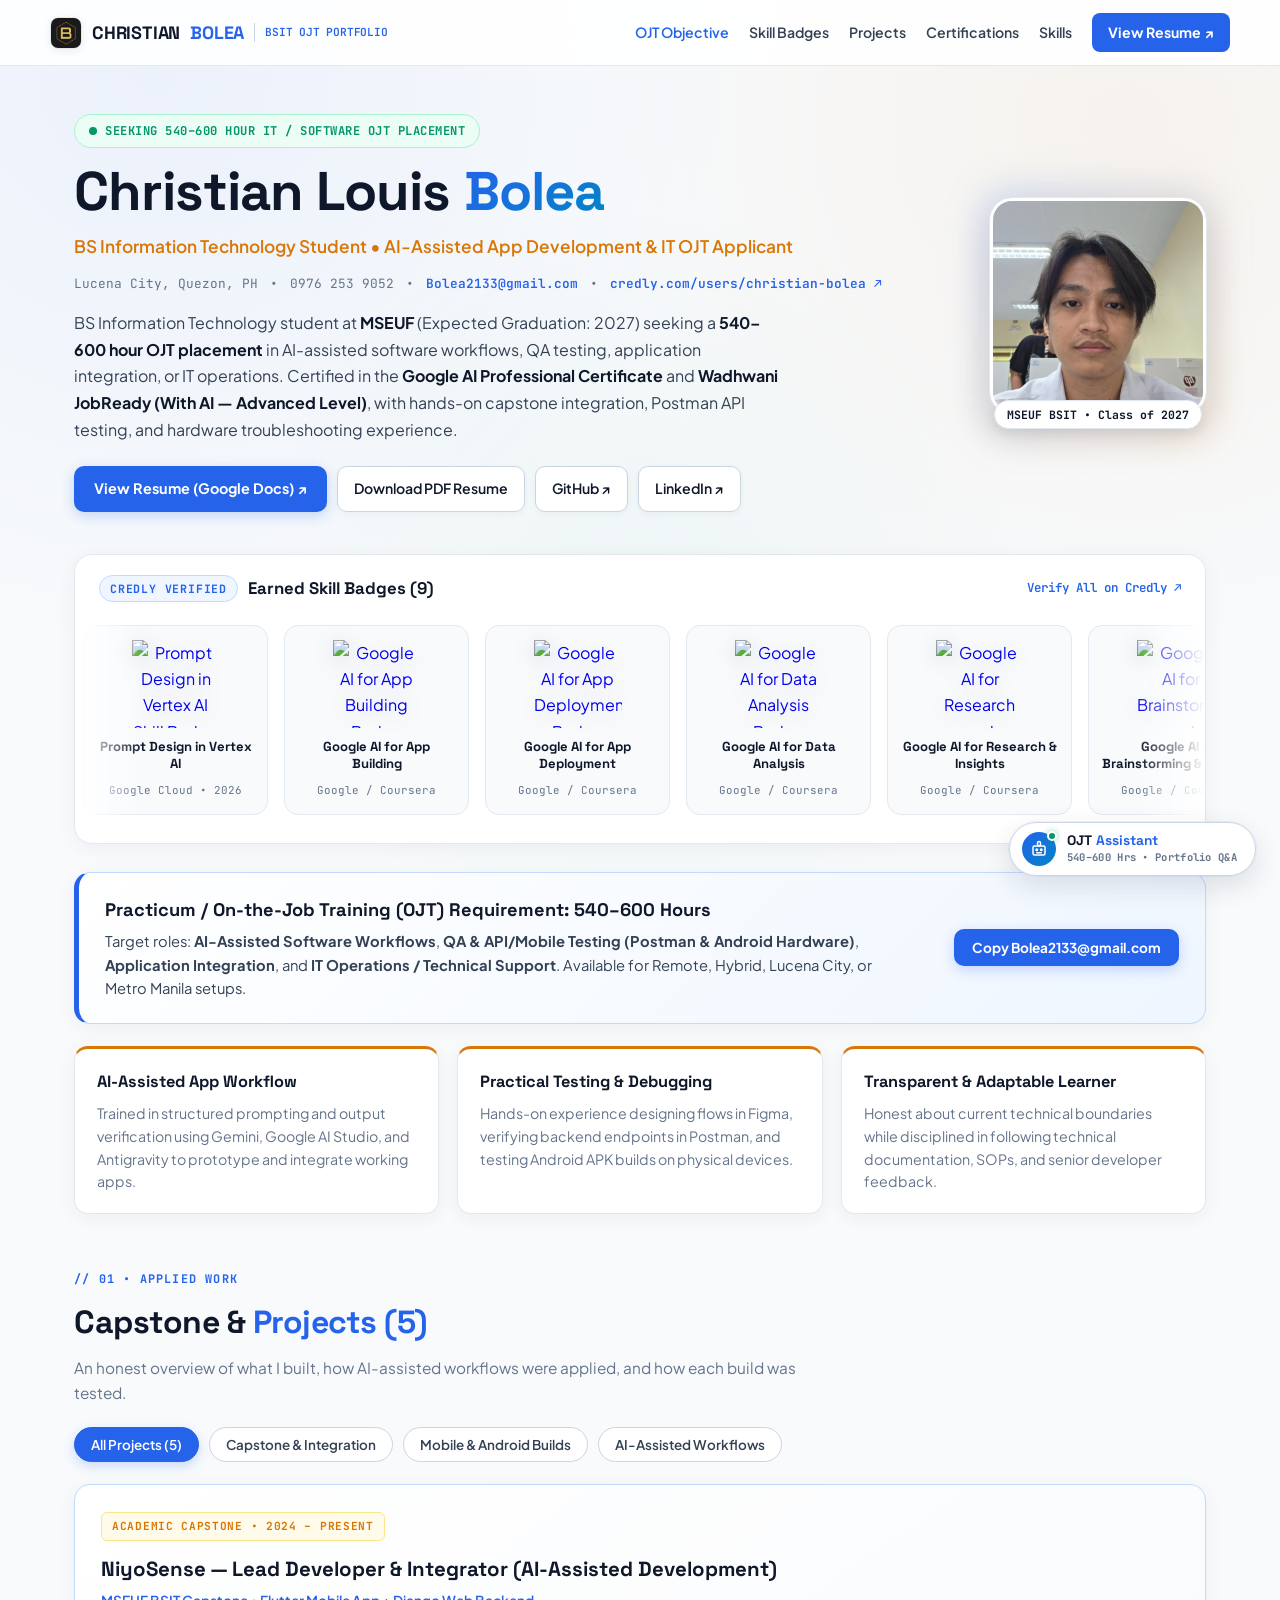
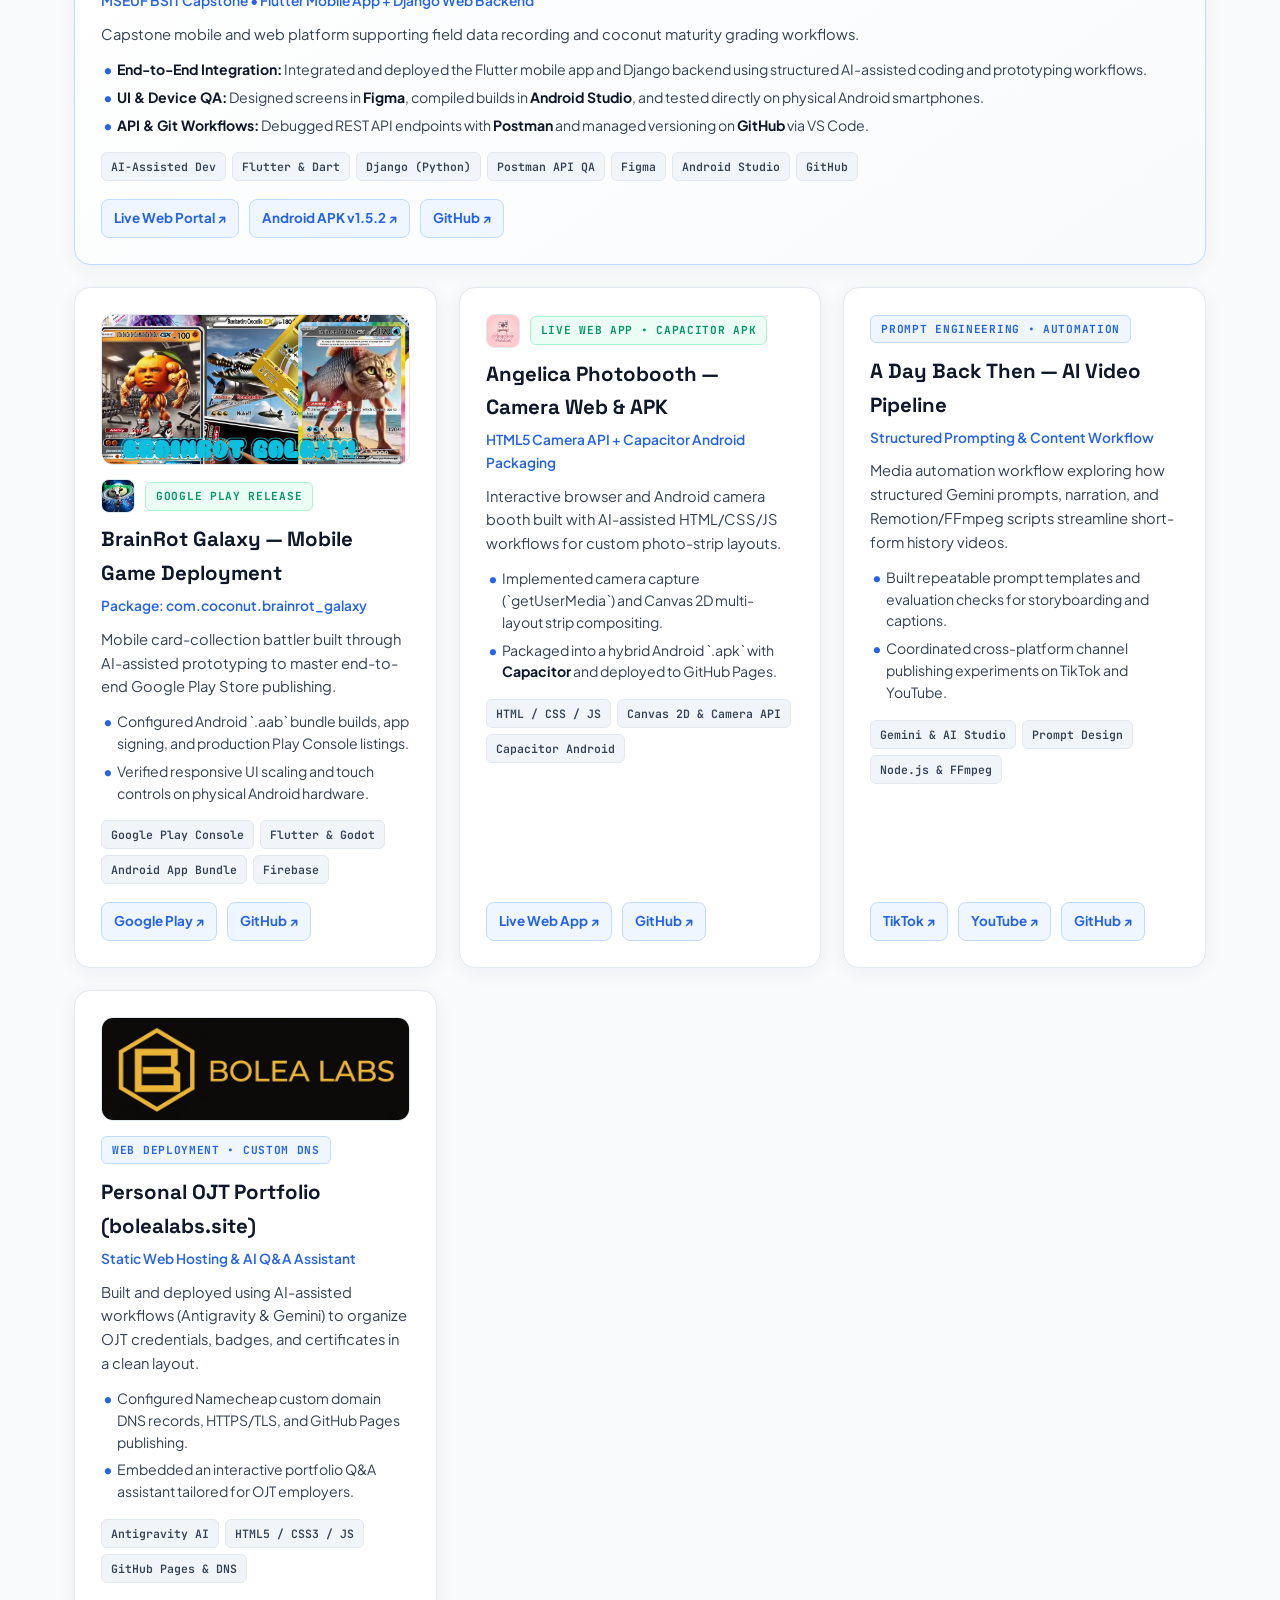
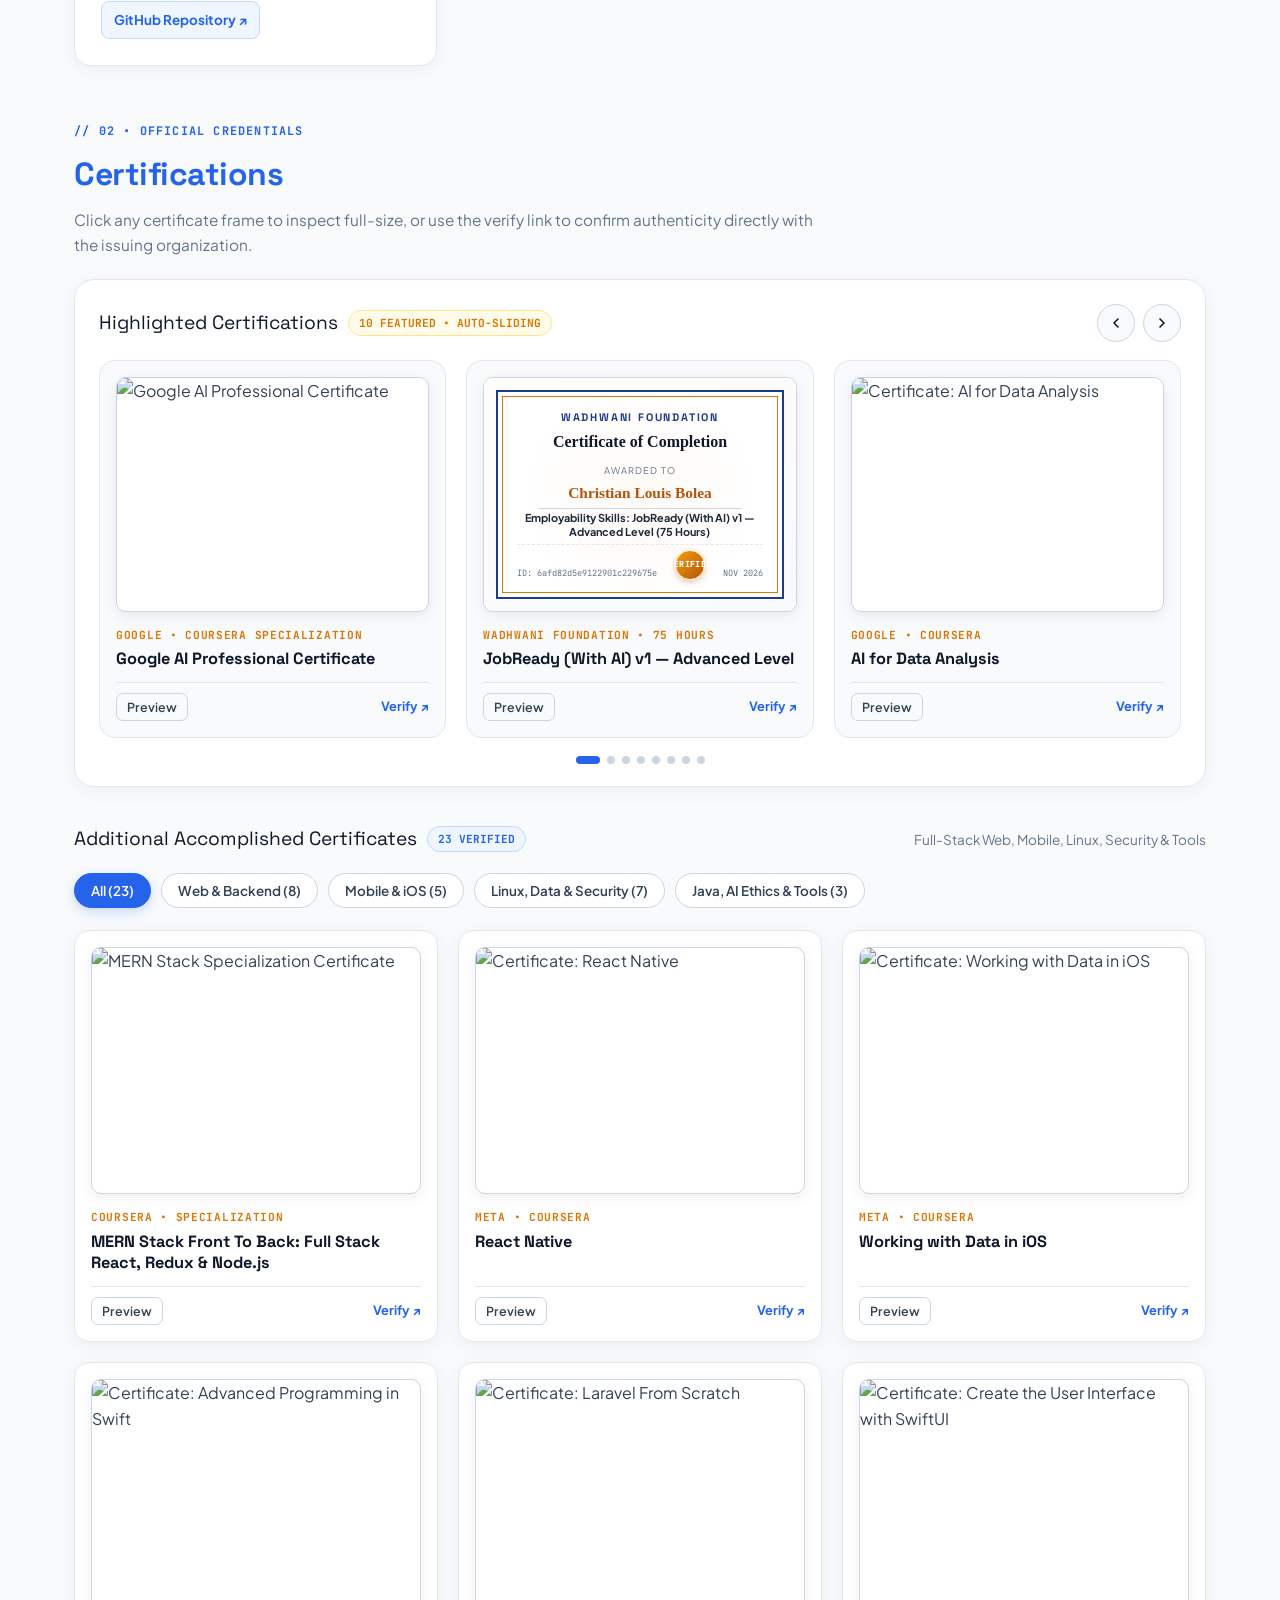
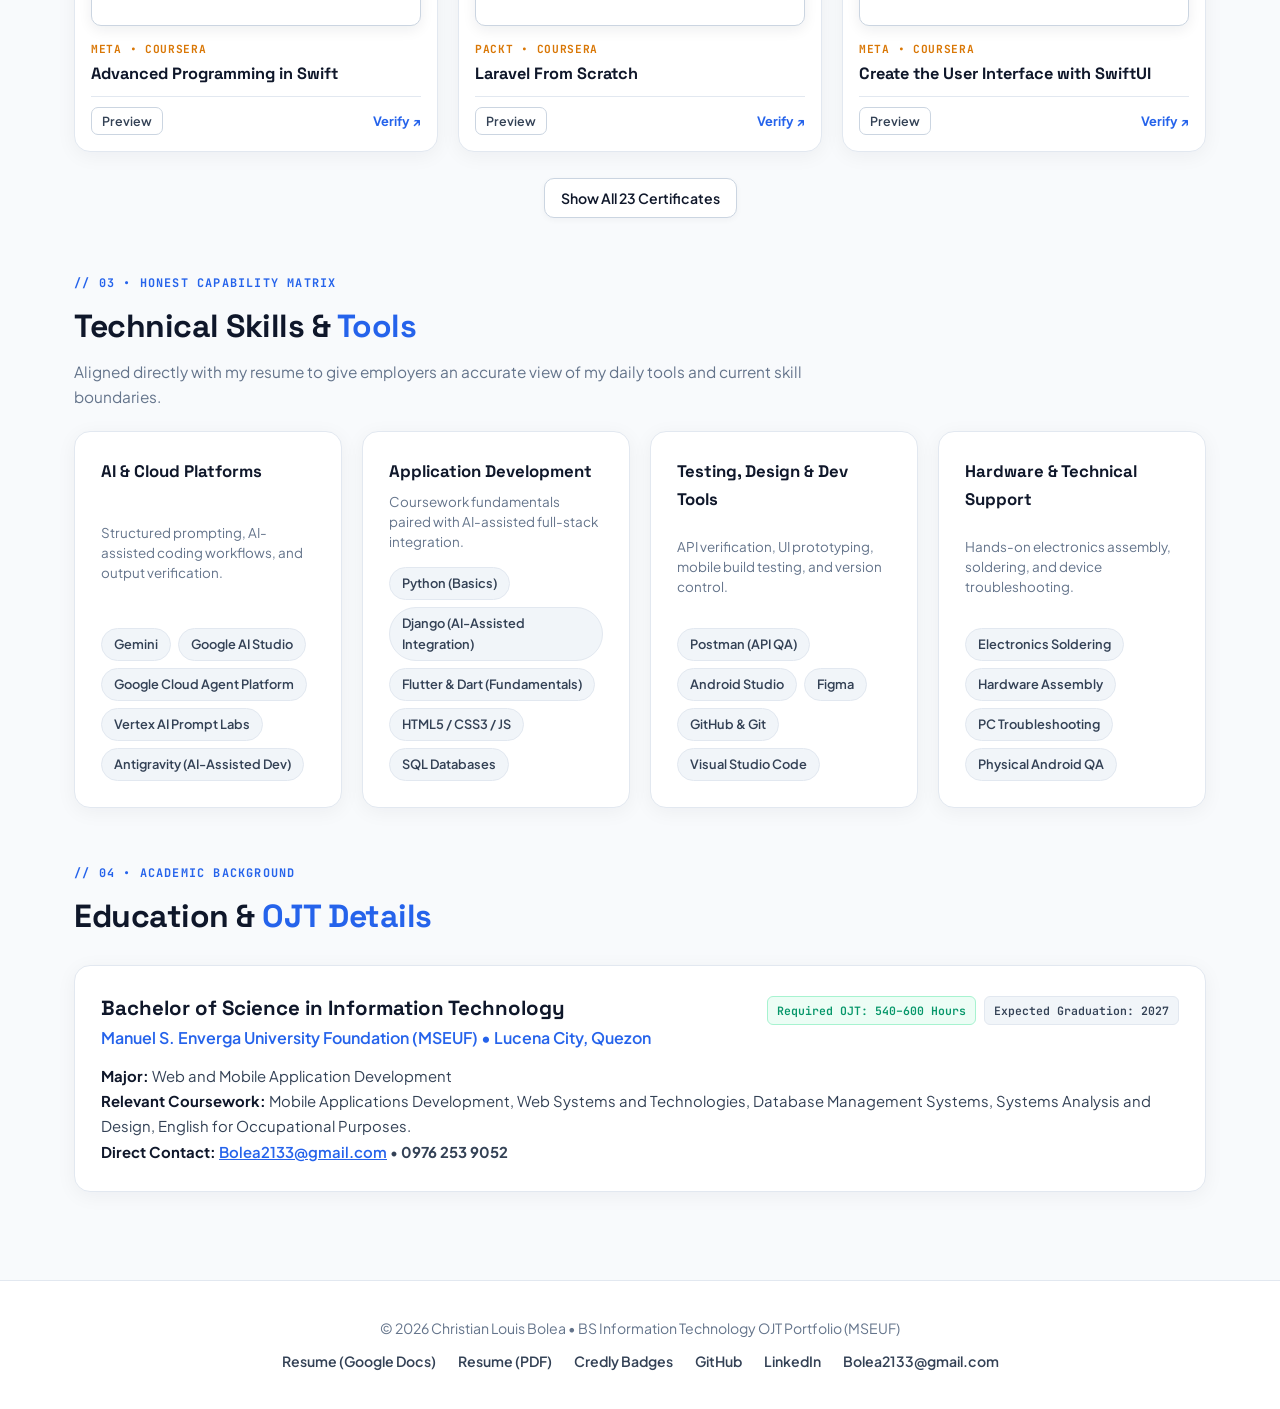
==== index.html @ bf52596c "feat: redesign portfolio in bright light mode with Credly badge marquee and 33 framed certificates" ====
<!DOCTYPE html>
<html lang="en">
<head>
  <meta charset="UTF-8">
  <meta name="viewport" content="width=device-width, initial-scale=1.0">
  <title>Christian Louis Bolea — BSIT OJT Portfolio (540–600 Hours)</title>
  <meta name="description" content="OJT and Internship Portfolio of Christian Louis Bolea — BS Information Technology student at MSEUF seeking a 540–600 hour OJT placement in AI-assisted software workflows, QA testing, application integration, or IT operations.">

  <!-- Clean URL Redirection -->
  <script>
    if (window.location.pathname.endsWith('/index.html')) {
      window.history.replaceState(null, '', window.location.pathname.replace(/index\.html$/, '') + window.location.search + window.location.hash);
    }
  </script>

  <!-- Typography -->
  <link rel="preconnect" href="https://fonts.googleapis.com">
  <link rel="preconnect" href="https://fonts.gstatic.com" crossorigin>
  <link href="https://fonts.googleapis.com/css2?family=JetBrains+Mono:wght@400;500;600;700&family=Plus+Jakarta+Sans:wght@400;500;600;700;800&family=Space+Grotesk:wght@500;600;700&display=swap" rel="stylesheet">
  <link rel="stylesheet" href="/agent.css">

  <style>
    :root {
      --bg: #f8fafc;
      --bg-surface: #ffffff;
      --bg-subtle: #f1f5f9;
      --border: #e2e8f0;
      --border-strong: #cbd5e1;
      --blue: #2563eb;
      --blue-hover: #1d4ed8;
      --blue-soft: #eff6ff;
      --blue-border: #bfdbfe;
      --amber: #d97706;
      --amber-soft: #fffbeb;
      --amber-border: #fde68a;
      --emerald: #059669;
      --emerald-soft: #ecfdf5;
      --emerald-border: #a7f3d0;
      --ink: #0f172a;
      --ink-body: #334155;
      --ink-muted: #64748b;
      --shadow-card: 0 4px 20px rgba(15, 23, 42, 0.05);
      --shadow-hover: 0 16px 36px rgba(15, 23, 42, 0.09);
      --font-body: 'Plus Jakarta Sans', -apple-system, BlinkMacSystemFont, sans-serif;
      --font-heading: 'Space Grotesk', sans-serif;
      --font-mono: 'JetBrains Mono', monospace;
    }

    * { box-sizing: border-box; margin: 0; padding: 0; }
    html { scroll-behavior: smooth; }
    body {
      background-color: var(--bg);
      background-image:
        radial-gradient(circle at 12% 8%, rgba(37, 99, 235, 0.06), transparent 42%),
        radial-gradient(circle at 88% 14%, rgba(217, 119, 6, 0.06), transparent 40%),
        radial-gradient(circle at 50% 65%, rgba(5, 150, 105, 0.04), transparent 45%);
      background-attachment: fixed;
      color: var(--ink-body);
      font-family: var(--font-body);
      line-height: 1.65;
      overflow-x: hidden;
      -webkit-font-smoothing: antialiased;
    }

    /* Scroll Progress Bar */
    #scrollProgress {
      position: fixed;
      top: 0;
      left: 0;
      height: 3px;
      background: linear-gradient(90deg, var(--blue), var(--emerald), var(--amber));
      width: 0%;
      z-index: 3000;
    }

    /* Header & Navigation */
    header {
      position: sticky;
      top: 0;
      z-index: 1000;
      background: rgba(255, 255, 255, 0.88);
      backdrop-filter: blur(16px);
      -webkit-backdrop-filter: blur(16px);
      border-bottom: 1px solid var(--border);
      padding: 13px 24px;
    }
    .nav-container {
      max-width: 1180px;
      margin: 0 auto;
      display: flex;
      align-items: center;
      justify-content: space-between;
    }
    .logo {
      font-family: var(--font-heading);
      font-size: 1.12rem;
      font-weight: 700;
      color: var(--ink);
      text-decoration: none;
      letter-spacing: -0.2px;
      display: flex;
      align-items: center;
      gap: 10px;
    }
    .logo-mark {
      width: 32px;
      height: 32px;
      border-radius: 8px;
      object-fit: contain;
      border: 1px solid var(--border);
      box-shadow: 0 2px 8px rgba(15, 23, 42, 0.08);
    }
    .logo span { color: var(--blue); }
    .logo-sub {
      font-family: var(--font-mono);
      font-size: 0.7rem;
      color: var(--ink-muted);
      font-weight: 600;
      padding-left: 10px;
      border-left: 1px solid var(--border-strong);
    }
    .nav-links {
      display: flex;
      align-items: center;
      gap: 20px;
    }
    .nav-links a {
      color: var(--ink-body);
      text-decoration: none;
      font-size: 0.88rem;
      font-weight: 600;
      transition: color 0.2s;
    }
    .nav-links a:hover, .nav-links a.active { color: var(--blue); }
    .btn-nav-resume {
      background: var(--blue);
      color: #ffffff !important;
      font-weight: 700 !important;
      padding: 8px 16px;
      border-radius: 8px;
      text-decoration: none;
      font-size: 0.85rem;
      display: inline-flex;
      align-items: center;
      gap: 6px;
      transition: background 0.2s, transform 0.2s, box-shadow 0.2s;
    }
    .btn-nav-resume:hover {
      background: var(--blue-hover);
      transform: translateY(-1px);
      box-shadow: 0 6px 16px rgba(37, 99, 235, 0.25);
    }
    .mobile-menu-btn {
      display: none;
      background: var(--bg-surface);
      border: 1px solid var(--border);
      color: var(--ink);
      padding: 7px 10px;
      border-radius: 8px;
      cursor: pointer;
    }

    main {
      position: relative;
      z-index: 1;
      max-width: 1180px;
      margin: 0 auto;
      padding: 0 24px 88px;
    }

    /* Scroll Reveal Animations */
    .reveal {
      opacity: 0;
      transform: translateY(22px);
      transition: opacity 0.6s cubic-bezier(0.16, 1, 0.3, 1), transform 0.6s cubic-bezier(0.16, 1, 0.3, 1);
    }
    .reveal.visible {
      opacity: 1;
      transform: translateY(0);
    }

    /* Hero Section */
    .hero {
      padding: 48px 0 28px;
      display: grid;
      grid-template-columns: 1fr auto;
      gap: 44px;
      align-items: center;
    }
    .badge-status {
      display: inline-flex;
      align-items: center;
      gap: 8px;
      background: var(--emerald-soft);
      border: 1px solid var(--emerald-border);
      color: var(--emerald);
      padding: 6px 14px;
      border-radius: 9999px;
      font-family: var(--font-mono);
      font-size: 0.76rem;
      font-weight: 700;
      text-transform: uppercase;
      letter-spacing: 0.5px;
      margin-bottom: 14px;
    }
    .status-pulse {
      width: 8px;
      height: 8px;
      background: var(--emerald);
      border-radius: 50%;
      box-shadow: 0 0 0 0 rgba(5, 150, 105, 0.45);
      animation: pulse 2s infinite;
    }
    @keyframes pulse {
      0% { box-shadow: 0 0 0 0 rgba(5, 150, 105, 0.5); }
      70% { box-shadow: 0 0 0 8px rgba(5, 150, 105, 0); }
      100% { box-shadow: 0 0 0 0 rgba(5, 150, 105, 0); }
    }
    h1.hero-title {
      font-family: var(--font-heading);
      font-size: clamp(2.25rem, 4.4vw, 3.4rem);
      font-weight: 700;
      line-height: 1.1;
      color: var(--ink);
      margin-bottom: 10px;
      letter-spacing: -0.9px;
    }
    h1.hero-title span {
      background: linear-gradient(135deg, var(--blue) 0%, #0284c7 100%);
      -webkit-background-clip: text;
      -webkit-text-fill-color: transparent;
    }
    .hero-subtitle {
      font-size: 1.08rem;
      font-weight: 600;
      color: var(--amber);
      margin-bottom: 12px;
    }
    .hero-meta {
      font-family: var(--font-mono);
      font-size: 0.8rem;
      color: var(--ink-muted);
      margin-bottom: 16px;
      display: flex;
      flex-wrap: wrap;
      gap: 12px;
      align-items: center;
    }
    .hero-meta a {
      color: var(--blue);
      text-decoration: none;
      font-weight: 600;
    }
    .hero-meta a:hover { text-decoration: underline; }
    .hero-desc {
      color: var(--ink-body);
      font-size: 1rem;
      line-height: 1.68;
      margin-bottom: 22px;
      max-width: 710px;
    }
    .hero-desc strong { color: var(--ink); }
    .hero-actions {
      display: flex;
      flex-wrap: wrap;
      gap: 10px;
      align-items: center;
    }
    .btn-primary {
      background: var(--blue);
      color: #ffffff;
      font-weight: 700;
      padding: 11px 20px;
      border-radius: 10px;
      text-decoration: none;
      display: inline-flex;
      align-items: center;
      gap: 8px;
      cursor: pointer;
      border: none;
      font-size: 0.9rem;
      font-family: var(--font-body);
      box-shadow: 0 4px 14px rgba(37, 99, 235, 0.24);
      transition: all 0.2s ease;
    }
    .btn-primary:hover {
      background: var(--blue-hover);
      transform: translateY(-2px);
      box-shadow: 0 8px 20px rgba(37, 99, 235, 0.3);
    }
    .btn-secondary {
      background: var(--bg-surface);
      border: 1px solid var(--border-strong);
      color: var(--ink);
      font-weight: 600;
      padding: 10px 16px;
      border-radius: 10px;
      text-decoration: none;
      display: inline-flex;
      align-items: center;
      gap: 6px;
      font-size: 0.88rem;
      font-family: var(--font-body);
      cursor: pointer;
      box-shadow: 0 2px 6px rgba(15, 23, 42, 0.04);
      transition: all 0.2s ease;
    }
    .btn-secondary:hover {
      border-color: var(--blue);
      color: var(--blue);
      background: var(--blue-soft);
      transform: translateY(-2px);
    }

    /* Avatar */
    .hero-avatar-wrapper {
      position: relative;
      display: flex;
      flex-direction: column;
      align-items: center;
    }
    .avatar-glow {
      position: absolute;
      inset: -10px;
      border-radius: 28px;
      background: linear-gradient(135deg, rgba(37, 99, 235, 0.18), rgba(217, 119, 6, 0.16));
      filter: blur(18px);
      z-index: 1;
    }
    .avatar-frame {
      position: relative;
      z-index: 2;
      width: 216px;
      height: 216px;
      border-radius: 22px;
      border: 3px solid #ffffff;
      outline: 1px solid var(--border);
      overflow: hidden;
      box-shadow: 0 18px 38px rgba(15, 23, 42, 0.12);
      background: #e2e8f0;
    }
    .avatar-frame img {
      width: 100%;
      height: 100%;
      object-fit: cover;
      object-position: center top;
    }
    .avatar-caption {
      position: relative;
      z-index: 3;
      margin-top: -14px;
      background: #ffffff;
      border: 1px solid var(--border);
      box-shadow: 0 4px 12px rgba(15, 23, 42, 0.08);
      padding: 4px 12px;
      border-radius: 9999px;
      font-family: var(--font-mono);
      font-size: 0.72rem;
      font-weight: 700;
      color: var(--ink);
    }

    /* Verified Skill Badges Marquee (Directly Below Hero, Above OJT Banner) */
    .badges-showcase {
      margin: 14px 0 28px;
      background: var(--bg-surface);
      border: 1px solid var(--border);
      border-radius: 18px;
      padding: 20px 0 22px;
      box-shadow: var(--shadow-card);
      overflow: hidden;
    }
    .badges-bar-head {
      display: flex;
      justify-content: space-between;
      align-items: center;
      flex-wrap: wrap;
      gap: 10px;
      padding: 0 24px 16px;
    }
    .badges-bar-title {
      display: flex;
      align-items: center;
      gap: 10px;
    }
    .badges-bar-title span.tag-mono {
      font-family: var(--font-mono);
      font-size: 0.72rem;
      font-weight: 700;
      text-transform: uppercase;
      letter-spacing: 0.8px;
      color: var(--blue);
      background: var(--blue-soft);
      border: 1px solid var(--blue-border);
      padding: 3px 10px;
      border-radius: 999px;
    }
    .badges-bar-title h2 {
      font-family: var(--font-heading);
      font-size: 1.05rem;
      color: var(--ink);
    }
    .badges-bar-link {
      font-family: var(--font-mono);
      font-size: 0.78rem;
      font-weight: 600;
      color: var(--blue);
      text-decoration: none;
    }
    .badges-bar-link:hover { text-decoration: underline; }

    .badge-marquee-viewport {
      width: 100%;
      overflow: hidden;
      -webkit-mask-image: linear-gradient(to right, transparent, #000 6%, #000 94%, transparent);
      mask-image: linear-gradient(to right, transparent, #000 6%, #000 94%, transparent);
    }
    .badge-marquee-track {
      display: flex;
      width: max-content;
      gap: 16px;
      padding: 6px 8px;
      animation: marquee-rtl 36s linear infinite;
    }
    .badge-marquee-viewport:hover .badge-marquee-track {
      animation-play-state: paused;
    }
    @keyframes marquee-rtl {
      0% { transform: translateX(0); }
      100% { transform: translateX(-50%); }
    }
    .credly-badge-item {
      flex: 0 0 185px;
      background: var(--bg);
      border: 1px solid var(--border);
      border-radius: 14px;
      padding: 14px 12px;
      text-decoration: none;
      display: flex;
      flex-direction: column;
      align-items: center;
      text-align: center;
      gap: 10px;
      transition: transform 0.25s ease, border-color 0.25s ease, box-shadow 0.25s ease, background 0.25s ease;
    }
    .credly-badge-item:hover {
      transform: translateY(-4px) scale(1.02);
      border-color: var(--blue);
      background: #ffffff;
      box-shadow: 0 12px 24px rgba(37, 99, 235, 0.12);
    }
    .credly-badge-img-wrap {
      width: 88px;
      height: 88px;
      display: flex;
      align-items: center;
      justify-content: center;
    }
    .credly-badge-img-wrap img {
      width: 88px;
      height: 88px;
      object-fit: contain;
      filter: drop-shadow(0 4px 10px rgba(15, 23, 42, 0.12));
    }
    .credly-badge-name {
      font-family: var(--font-heading);
      font-size: 0.82rem;
      font-weight: 700;
      color: var(--ink);
      line-height: 1.3;
    }
    .credly-badge-issuer {
      font-family: var(--font-mono);
      font-size: 0.68rem;
      color: var(--ink-muted);
      margin-top: auto;
    }

    /* Practicum OJT Banner */
    .ojt-banner {
      background: linear-gradient(135deg, #ffffff 0%, #eff6ff 100%);
      border: 1px solid var(--blue-border);
      border-left: 5px solid var(--blue);
      border-radius: 16px;
      padding: 22px 26px;
      margin: 0 0 22px;
      display: flex;
      justify-content: space-between;
      align-items: center;
      flex-wrap: wrap;
      gap: 18px;
      box-shadow: var(--shadow-card);
    }
    .ojt-banner-title {
      font-family: var(--font-heading);
      font-size: 1.14rem;
      color: var(--ink);
      font-weight: 700;
    }
    .ojt-banner-text {
      font-size: 0.92rem;
      color: var(--ink-body);
      margin-top: 5px;
      max-width: 800px;
      line-height: 1.62;
    }

    /* Key Strengths Grid */
    .strengths-grid {
      display: grid;
      grid-template-columns: repeat(auto-fit, minmax(290px, 1fr));
      gap: 18px;
      margin-bottom: 44px;
    }
    .strength-card {
      background: var(--bg-surface);
      border: 1px solid var(--border);
      border-top: 3px solid var(--amber);
      border-radius: 14px;
      padding: 20px 22px;
      box-shadow: var(--shadow-card);
      transition: transform 0.2s ease, box-shadow 0.2s ease;
    }
    .strength-card:hover {
      transform: translateY(-3px);
      box-shadow: var(--shadow-hover);
    }
    .strength-card h3 {
      font-family: var(--font-heading);
      font-size: 1.02rem;
      color: var(--ink);
      margin-bottom: 6px;
    }
    .strength-card p {
      font-size: 0.89rem;
      color: var(--ink-muted);
      line-height: 1.6;
    }

    /* Section Headers */
    .section-header {
      margin: 56px 0 22px;
    }
    .section-eyebrow {
      font-family: var(--font-mono);
      font-size: 0.74rem;
      font-weight: 700;
      text-transform: uppercase;
      letter-spacing: 1.2px;
      color: var(--blue);
      margin-bottom: 6px;
      display: block;
    }
    .section-title {
      font-family: var(--font-heading);
      font-size: 2rem;
      color: var(--ink);
      letter-spacing: -0.5px;
    }
    .section-title span { color: var(--blue); }
    .section-subtitle {
      color: var(--ink-muted);
      font-size: 0.96rem;
      margin-top: 6px;
      max-width: 740px;
    }

    /* Filter Bar */
    .filter-bar {
      display: flex;
      flex-wrap: wrap;
      gap: 10px;
      margin-bottom: 22px;
    }
    .filter-btn {
      background: var(--bg-surface);
      border: 1px solid var(--border-strong);
      color: var(--ink-body);
      padding: 8px 16px;
      border-radius: 999px;
      font-size: 0.84rem;
      font-weight: 600;
      cursor: pointer;
      font-family: var(--font-body);
      transition: all 0.2s ease;
    }
    .filter-btn:hover { border-color: var(--blue); color: var(--blue); }
    .filter-btn.active {
      background: var(--blue);
      color: #ffffff;
      border-color: var(--blue);
      box-shadow: 0 4px 12px rgba(37, 99, 235, 0.22);
    }

    /* Project Cards */
    .projects-grid {
      display: grid;
      grid-template-columns: repeat(auto-fit, minmax(340px, 1fr));
      gap: 22px;
    }
    .project-card {
      background: var(--bg-surface);
      border: 1px solid var(--border);
      border-radius: 16px;
      padding: 26px;
      display: flex;
      flex-direction: column;
      justify-content: space-between;
      box-shadow: var(--shadow-card);
      transition: transform 0.25s ease, border-color 0.25s ease, box-shadow 0.25s ease;
    }
    .project-card:hover {
      border-color: var(--blue-border);
      transform: translateY(-4px);
      box-shadow: var(--shadow-hover);
    }
    .project-card.featured {
      grid-column: 1 / -1;
      background: linear-gradient(145deg, #ffffff 0%, #f8fafc 100%);
      border: 1px solid var(--blue-border);
    }
    .project-card.hidden { display: none !important; }

    .project-tag {
      display: inline-block;
      font-family: var(--font-mono);
      font-size: 0.7rem;
      font-weight: 700;
      text-transform: uppercase;
      letter-spacing: 0.7px;
      padding: 4px 10px;
      border-radius: 6px;
      background: var(--amber-soft);
      color: var(--amber);
      border: 1px solid var(--amber-border);
      margin-bottom: 12px;
    }
    .project-tag.blue {
      background: var(--blue-soft);
      color: var(--blue);
      border-color: var(--blue-border);
    }
    .project-tag.green {
      background: var(--emerald-soft);
      color: var(--emerald);
      border-color: var(--emerald-border);
    }
    .project-banner-preview {
      margin-bottom: 14px;
      border-radius: 12px;
      overflow: hidden;
      border: 1px solid var(--border);
      max-height: 168px;
      background: var(--bg-subtle);
    }
    .project-banner-preview img {
      width: 100%;
      height: 100%;
      object-fit: cover;
      display: block;
    }
    .project-title {
      font-family: var(--font-heading);
      font-size: 1.28rem;
      color: var(--ink);
      margin-bottom: 4px;
    }
    .project-subtitle {
      font-size: 0.86rem;
      color: var(--blue);
      font-weight: 600;
      margin-bottom: 10px;
    }
    .project-desc {
      color: var(--ink-body);
      font-size: 0.92rem;
      line-height: 1.62;
      margin-bottom: 12px;
    }
    .project-bullets {
      list-style: none;
      margin: 0 0 16px 0;
      padding: 0;
    }
    .project-bullets li {
      position: relative;
      padding-left: 16px;
      font-size: 0.88rem;
      color: var(--ink-body);
      margin-bottom: 6px;
      line-height: 1.55;
    }
    .project-bullets li::before {
      content: '•';
      position: absolute;
      left: 2px;
      color: var(--blue);
      font-weight: 800;
    }
    .project-bullets li strong { color: var(--ink); }
    .tech-stack {
      display: flex;
      flex-wrap: wrap;
      gap: 6px;
      margin-bottom: 18px;
    }
    .tech-pill {
      font-family: var(--font-mono);
      background: var(--bg-subtle);
      border: 1px solid var(--border);
      border-radius: 6px;
      padding: 4px 9px;
      font-size: 0.72rem;
      font-weight: 600;
      color: var(--ink-body);
    }
    .project-links {
      display: flex;
      flex-wrap: wrap;
      gap: 10px;
      margin-top: auto;
    }
    .btn-link {
      color: var(--blue);
      text-decoration: none;
      font-size: 0.84rem;
      font-weight: 700;
      padding: 7px 12px;
      background: var(--blue-soft);
      border-radius: 8px;
      border: 1px solid var(--blue-border);
      transition: all 0.2s ease;
      display: inline-flex;
      align-items: center;
      gap: 4px;
    }
    .btn-link:hover {
      background: var(--blue);
      color: #ffffff;
    }

    /* ============================================================
       CERTIFICATIONS: HIGHLIGHTED SLIDES CAROUSEL + GALLERY GRID
       ============================================================ */
    .cert-slider-wrap {
      background: var(--bg-surface);
      border: 1px solid var(--border);
      border-radius: 20px;
      padding: 24px 24px 22px;
      box-shadow: var(--shadow-card);
      margin-bottom: 36px;
    }
    .cert-slider-topbar {
      display: flex;
      justify-content: space-between;
      align-items: center;
      flex-wrap: wrap;
      gap: 12px;
      margin-bottom: 18px;
    }
    .cert-sub-heading {
      font-family: var(--font-heading);
      font-size: 1.2rem;
      color: var(--ink);
      display: flex;
      align-items: center;
      gap: 10px;
    }
    .cert-sub-pill {
      font-family: var(--font-mono);
      font-size: 0.7rem;
      font-weight: 700;
      text-transform: uppercase;
      color: var(--amber);
      background: var(--amber-soft);
      border: 1px solid var(--amber-border);
      padding: 3px 10px;
      border-radius: 999px;
    }
    .slider-controls {
      display: flex;
      align-items: center;
      gap: 8px;
    }
    .slider-btn {
      width: 38px;
      height: 38px;
      border-radius: 50%;
      background: var(--bg);
      border: 1px solid var(--border-strong);
      color: var(--ink);
      display: flex;
      align-items: center;
      justify-content: center;
      cursor: pointer;
      transition: all 0.2s ease;
    }
    .slider-btn:hover {
      background: var(--blue);
      border-color: var(--blue);
      color: #ffffff;
    }

    .cert-viewport {
      overflow: hidden;
      width: 100%;
    }
    .cert-track {
      display: flex;
      gap: 20px;
      transition: transform 0.65s cubic-bezier(0.22, 1, 0.36, 1);
      will-change: transform;
    }
    .cert-slide {
      flex: 0 0 calc((100% - 40px) / 3);
      background: var(--bg);
      border: 1px solid var(--border);
      border-radius: 16px;
      padding: 16px;
      display: flex;
      flex-direction: column;
      transition: transform 0.25s ease, border-color 0.25s ease, box-shadow 0.25s ease;
    }
    .cert-slide:hover {
      border-color: var(--blue);
      background: #ffffff;
      box-shadow: 0 14px 28px rgba(15, 23, 42, 0.08);
      transform: translateY(-3px);
    }

    /* Framed Certificate Image & Diploma Wrapper */
    .cert-frame {
      position: relative;
      width: 100%;
      aspect-ratio: 4 / 3;
      border-radius: 10px;
      overflow: hidden;
      background: #ffffff;
      border: 1px solid var(--border-strong);
      box-shadow: 0 4px 14px rgba(15, 23, 42, 0.07);
      margin-bottom: 14px;
      cursor: zoom-in;
    }
    .cert-frame img {
      width: 100%;
      height: 100%;
      object-fit: cover;
      display: block;
      transition: transform 0.35s ease;
    }
    .cert-frame:hover img {
      transform: scale(1.03);
    }
    .cert-zoom-hint {
      position: absolute;
      bottom: 8px;
      right: 8px;
      background: rgba(15, 23, 42, 0.78);
      color: #ffffff;
      font-family: var(--font-mono);
      font-size: 0.66rem;
      font-weight: 600;
      padding: 4px 8px;
      border-radius: 6px;
      opacity: 0;
      transition: opacity 0.2s ease;
      pointer-events: none;
    }
    .cert-frame:hover .cert-zoom-hint {
      opacity: 1;
    }

    /* Authentic 4:3 HTML/CSS Diploma Visual for Wadhwani Foundation */
    .wf-diploma {
      width: 100%;
      height: 100%;
      background: linear-gradient(155deg, #fffdf9 0%, #f8fafc 100%);
      padding: 12px;
      display: flex;
      align-items: stretch;
      justify-content: stretch;
    }
    .wf-diploma-outer {
      flex: 1;
      border: 2.5px solid #1e3a8a;
      padding: 4px;
      display: flex;
      background: #ffffff;
    }
    .wf-diploma-inner {
      flex: 1;
      border: 1px solid #d97706;
      padding: 12px 14px;
      display: flex;
      flex-direction: column;
      justify-content: space-between;
      text-align: center;
      position: relative;
      background: radial-gradient(circle at center, rgba(217, 119, 6, 0.04), transparent 70%);
    }
    .wf-org {
      font-family: var(--font-heading);
      font-size: 0.68rem;
      font-weight: 800;
      letter-spacing: 1.8px;
      color: #1e3a8a;
      text-transform: uppercase;
    }
    .wf-heading {
      font-family: Georgia, 'Times New Roman', serif;
      font-size: 1rem;
      font-weight: 700;
      color: #0f172a;
      margin: 2px 0;
    }
    .wf-presented {
      font-size: 0.58rem;
      text-transform: uppercase;
      letter-spacing: 1px;
      color: #64748b;
    }
    .wf-recipient {
      font-family: Georgia, 'Times New Roman', serif;
      font-size: 0.96rem;
      font-weight: 700;
      color: #b45309;
      border-bottom: 1px solid #cbd5e1;
      padding-bottom: 3px;
      margin: 2px auto;
      width: 82%;
    }
    .wf-course {
      font-size: 0.68rem;
      font-weight: 700;
      color: #1e293b;
      line-height: 1.25;
      padding: 0 4px;
    }
    .wf-meta-row {
      display: flex;
      justify-content: space-between;
      align-items: flex-end;
      font-family: var(--font-mono);
      font-size: 0.54rem;
      color: #64748b;
      border-top: 1px dashed #e2e8f0;
      padding-top: 5px;
    }
    .wf-seal {
      width: 30px;
      height: 30px;
      border-radius: 50%;
      background: linear-gradient(135deg, #f59e0b, #b45309);
      color: #ffffff;
      display: inline-flex;
      align-items: center;
      justify-content: center;
      font-weight: 800;
      font-size: 0.52rem;
      letter-spacing: 0.4px;
      box-shadow: 0 2px 6px rgba(180, 83, 9, 0.35);
      border: 1.5px solid #fef3c7;
    }

    .cert-card-meta {
      display: flex;
      flex-direction: column;
      flex: 1;
    }
    .cert-issuer {
      font-family: var(--font-mono);
      font-size: 0.7rem;
      font-weight: 700;
      text-transform: uppercase;
      letter-spacing: 0.7px;
      color: var(--amber);
      margin-bottom: 4px;
    }
    .cert-name {
      font-family: var(--font-heading);
      font-size: 1.02rem;
      font-weight: 700;
      color: var(--ink);
      line-height: 1.32;
      margin-bottom: 12px;
    }
    .cert-actions-row {
      display: flex;
      justify-content: space-between;
      align-items: center;
      gap: 8px;
      margin-top: auto;
      padding-top: 10px;
      border-top: 1px solid var(--border);
    }
    .btn-preview-sm {
      background: transparent;
      border: 1px solid var(--border-strong);
      color: var(--ink-body);
      font-size: 0.78rem;
      font-weight: 600;
      padding: 5px 10px;
      border-radius: 7px;
      cursor: pointer;
      font-family: var(--font-body);
      transition: all 0.2s;
    }
    .btn-preview-sm:hover {
      border-color: var(--ink);
      color: var(--ink);
      background: var(--bg-subtle);
    }
    .cert-verify {
      color: var(--blue);
      text-decoration: none;
      font-size: 0.8rem;
      font-weight: 700;
      display: inline-flex;
      align-items: center;
      gap: 4px;
    }
    .cert-verify:hover { text-decoration: underline; }

    .slider-dots {
      display: flex;
      justify-content: center;
      gap: 7px;
      margin-top: 18px;
    }
    .slider-dot {
      width: 8px;
      height: 8px;
      border-radius: 999px;
      background: var(--border-strong);
      border: none;
      cursor: pointer;
      padding: 0;
      transition: width 0.25s ease, background 0.25s ease;
    }
    .slider-dot.active {
      width: 24px;
      background: var(--blue);
    }

    /* Additional Accomplished Certificates Grid */
    .other-certs-header {
      display: flex;
      justify-content: space-between;
      align-items: baseline;
      flex-wrap: wrap;
      gap: 10px;
      margin: 12px 0 18px;
    }
    .certs-grid {
      display: grid;
      grid-template-columns: repeat(3, 1fr);
      gap: 20px;
    }
    .cert-grid-card {
      background: var(--bg-surface);
      border: 1px solid var(--border);
      border-radius: 16px;
      padding: 16px;
      display: flex;
      flex-direction: column;
      box-shadow: var(--shadow-card);
      transition: transform 0.25s ease, border-color 0.25s ease, box-shadow 0.25s ease;
    }
    .cert-grid-card:hover {
      transform: translateY(-4px);
      border-color: var(--blue-border);
      box-shadow: var(--shadow-hover);
    }
    .cert-grid-card.hidden { display: none !important; }
    .cert-toggle-wrap {
      display: flex;
      justify-content: center;
      margin-top: 26px;
    }

    /* Skills Grid */
    .skills-section {
      display: grid;
      grid-template-columns: repeat(auto-fit, minmax(260px, 1fr));
      gap: 20px;
    }
    .skill-cat-title {
      font-family: var(--font-heading);
      font-size: 1.05rem;
      color: var(--ink);
      margin-bottom: 6px;
    }
    .skill-cat-desc {
      font-size: 0.84rem;
      color: var(--ink-muted);
      margin-bottom: 14px;
      line-height: 1.5;
    }
    .skill-chips {
      display: flex;
      flex-wrap: wrap;
      gap: 7px;
    }
    .skill-chip {
      background: var(--bg-subtle);
      border: 1px solid var(--border);
      border-radius: 999px;
      padding: 5px 12px;
      font-size: 0.8rem;
      font-weight: 600;
      color: var(--ink-body);
    }

    /* Lightbox Modal */
    #certLightbox {
      position: fixed;
      inset: 0;
      background: rgba(15, 23, 42, 0.78);
      backdrop-filter: blur(8px);
      -webkit-backdrop-filter: blur(8px);
      z-index: 3500;
      display: none;
      align-items: center;
      justify-content: center;
      padding: 20px;
    }
    #certLightbox.open { display: flex; }
    .lightbox-card {
      background: #ffffff;
      border: 1px solid var(--border);
      border-radius: 20px;
      max-width: 780px;
      width: 100%;
      padding: 24px;
      box-shadow: 0 28px 64px rgba(15, 23, 42, 0.35);
      animation: lbPop 0.24s cubic-bezier(0.16, 1, 0.3, 1);
    }
    @keyframes lbPop {
      from { opacity: 0; transform: scale(0.95) translateY(10px); }
      to { opacity: 1; transform: scale(1) translateY(0); }
    }
    .lightbox-top {
      display: flex;
      justify-content: space-between;
      align-items: flex-start;
      gap: 14px;
      margin-bottom: 14px;
    }
    .lightbox-close {
      background: var(--bg-subtle);
      border: 1px solid var(--border);
      color: var(--ink);
      width: 34px;
      height: 34px;
      border-radius: 50%;
      font-size: 1.2rem;
      cursor: pointer;
      display: flex;
      align-items: center;
      justify-content: center;
      flex-shrink: 0;
    }
    .lightbox-close:hover { background: #e2e8f0; }
    .lightbox-visual {
      width: 100%;
      aspect-ratio: 4 / 3;
      border-radius: 12px;
      overflow: hidden;
      border: 1px solid var(--border);
      background: var(--bg-subtle);
      margin-bottom: 16px;
    }
    .lightbox-visual img {
      width: 100%;
      height: 100%;
      object-fit: contain;
      display: block;
      background: #ffffff;
    }
    .lightbox-visual .wf-org { font-size: 1rem; }
    .lightbox-visual .wf-heading { font-size: 1.7rem; }
    .lightbox-visual .wf-presented { font-size: 0.78rem; }
    .lightbox-visual .wf-recipient { font-size: 1.55rem; margin: 8px auto; }
    .lightbox-visual .wf-course { font-size: 1rem; }
    .lightbox-visual .wf-meta-row { font-size: 0.76rem; padding-top: 10px; }
    .lightbox-visual .wf-seal { width: 52px; height: 52px; font-size: 0.78rem; }
    .lightbox-footer {
      display: flex;
      justify-content: space-between;
      align-items: center;
      flex-wrap: wrap;
      gap: 10px;
    }

    /* Toast */
    #copyToast {
      position: fixed;
      bottom: 24px;
      left: 24px;
      background: var(--emerald);
      color: #ffffff;
      font-weight: 700;
      padding: 12px 20px;
      border-radius: 10px;
      box-shadow: 0 10px 24px rgba(5, 150, 105, 0.3);
      z-index: 3000;
      opacity: 0;
      transform: translateY(20px);
      transition: all 0.3s ease;
      pointer-events: none;
    }
    #copyToast.show { opacity: 1; transform: translateY(0); }

    footer {
      border-top: 1px solid var(--border);
      padding: 36px 24px;
      text-align: center;
      color: var(--ink-muted);
      font-size: 0.88rem;
      background: #ffffff;
    }
    footer a { color: var(--ink-body); margin: 0 10px; text-decoration: none; font-weight: 600; }
    footer a:hover { color: var(--blue); }

    @media (max-width: 1024px) {
      .cert-slide { flex: 0 0 calc((100% - 20px) / 2); }
      .certs-grid { grid-template-columns: repeat(2, 1fr); }
    }

    @media (max-width: 860px) {
      .hero { grid-template-columns: 1fr; text-align: center; padding-top: 28px; gap: 28px; }
      .hero-meta { justify-content: center; }
      .hero-actions { justify-content: center; }
      .avatar-frame { width: 185px; height: 185px; }
      .nav-links { display: none; }
      .nav-links.open {
        display: flex;
        flex-direction: column;
        position: absolute;
        top: 100%;
        left: 0;
        right: 0;
        background: #ffffff;
        padding: 20px;
        border-bottom: 1px solid var(--border);
        box-shadow: 0 14px 30px rgba(15, 23, 42, 0.1);
      }
      .mobile-menu-btn { display: block; }
      .projects-grid { grid-template-columns: 1fr; }
      .logo-sub { display: none; }
    }

    @media (max-width: 680px) {
      .cert-slide { flex: 0 0 100%; }
      .certs-grid { grid-template-columns: 1fr; }
      .cert-slider-wrap { padding: 18px 16px; }
    }

    @media (prefers-reduced-motion: reduce) {
      .badge-marquee-track { animation: none; }
      .reveal { opacity: 1; transform: none; transition: none; }
    }
  </style>
</head>
<body>
  <div id="scrollProgress"></div>

  <!-- Header -->
  <header>
    <div class="nav-container">
      <a href="/" class="logo">
        <img src="/logo-mark.webp" alt="Christian Louis Bolea" class="logo-mark">
        CHRISTIAN <span>BOLEA</span>
        <span class="logo-sub">BSIT OJT PORTFOLIO</span>
      </a>
      <button class="mobile-menu-btn" id="mobileMenuBtn" aria-label="Toggle Menu">
        <svg width="20" height="20" viewBox="0 0 24 24" fill="none" stroke="currentColor" stroke-width="2" stroke-linecap="round"><line x1="4" y1="6" x2="20" y2="6"/><line x1="4" y1="12" x2="20" y2="12"/><line x1="4" y1="18" x2="20" y2="18"/></svg>
      </button>
      <nav class="nav-links" id="navLinks">
        <a href="#objective" class="active">OJT Objective</a>
        <a href="#badges">Skill Badges</a>
        <a href="#projects">Projects</a>
        <a href="#certifications">Certifications</a>
        <a href="#skills">Skills</a>
        <a href="https://docs.google.com/document/d/1YdLI6E5Fq4_VSKi45eN3nae14dqvbs9MYOpj4qB-ZvI/edit?usp=sharing" target="_blank" rel="noopener" class="btn-nav-resume">View Resume &nearr;</a>
      </nav>
    </div>
  </header>

  <main>
    <!-- Hero -->
    <section class="hero" id="objective">
      <div>
        <div class="badge-status">
          <span class="status-pulse"></span>
          Seeking 540–600 Hour IT / Software OJT Placement
        </div>
        <h1 class="hero-title">Christian Louis <span>Bolea</span></h1>
        <p class="hero-subtitle">BS Information Technology Student &bull; AI-Assisted App Development &amp; IT OJT Applicant</p>
        <div class="hero-meta">
          <span>Lucena City, Quezon, PH</span>
          <span>&bull;</span>
          <span>0976 253 9052</span>
          <span>&bull;</span>
          <a href="mailto:Bolea2133@gmail.com">Bolea2133@gmail.com</a>
          <span>&bull;</span>
          <a href="https://www.credly.com/users/christian-bolea" target="_blank" rel="noopener">credly.com/users/christian-bolea &nearr;</a>
        </div>
        <p class="hero-desc">
          BS Information Technology student at <strong>MSEUF</strong> (Expected Graduation: 2027) seeking a <strong>540–600 hour OJT placement</strong> in AI-assisted software workflows, QA testing, application integration, or IT operations. Certified in the <strong>Google AI Professional Certificate</strong> and <strong>Wadhwani JobReady (With AI — Advanced Level)</strong>, with hands-on capstone integration, Postman API testing, and hardware troubleshooting experience.
        </p>
        <div class="hero-actions">
          <a href="https://docs.google.com/document/d/1YdLI6E5Fq4_VSKi45eN3nae14dqvbs9MYOpj4qB-ZvI/edit?usp=sharing" target="_blank" rel="noopener" class="btn-primary">View Resume (Google Docs) &nearr;</a>
          <a href="/resume.pdf" download="Christian_Louis_Bolea_Resume.pdf" class="btn-secondary">Download PDF Resume</a>
          <a href="https://github.com/Cbolea23" target="_blank" rel="noopener" class="btn-secondary">GitHub &nearr;</a>
          <a href="https://www.linkedin.com/in/bolea23" target="_blank" rel="noopener" class="btn-secondary">LinkedIn &nearr;</a>
        </div>
      </div>

      <div class="hero-avatar-wrapper">
        <div class="avatar-glow"></div>
        <div class="avatar-frame">
          <img src="/profile.jpg" alt="Christian Louis Bolea">
        </div>
        <span class="avatar-caption">MSEUF BSIT &bull; Class of 2027</span>
      </div>
    </section>

    <!-- Verified Skill Badges Marquee (Directly Below Hero Description & Above OJT Requirement) -->
    <section class="badges-showcase reveal" id="badges" aria-label="Verified Skill Badges">
      <div class="badges-bar-head">
        <div class="badges-bar-title">
          <span class="tag-mono">Credly Verified</span>
          <h2>Earned Skill Badges (9)</h2>
        </div>
        <a href="https://www.credly.com/users/christian-bolea" target="_blank" rel="noopener" class="badges-bar-link">Verify All on Credly &nearr;</a>
      </div>

      <div class="badge-marquee-viewport">
        <div class="badge-marquee-track">
          <!-- Set 1: 9 Verified Credly Badges -->
          <a href="https://www.credly.com/badges/42e64133-9626-4c32-a586-3132d1b3eb92/public_url" target="_blank" rel="noopener" class="credly-badge-item">
            <div class="credly-badge-img-wrap">
              <img src="https://images.credly.com/images/cef82b2e-970a-4318-8e59-c3e26b7f5c19/image.png" alt="Prompt Design in Vertex AI Skill Badge">
            </div>
            <div class="credly-badge-name">Prompt Design in Vertex AI</div>
            <div class="credly-badge-issuer">Google Cloud &bull; 2026</div>
          </a>

          <a href="https://www.credly.com/badges/a25920ba-00a9-4f0f-b0ea-6be85cd1cddf/public_url" target="_blank" rel="noopener" class="credly-badge-item">
            <div class="credly-badge-img-wrap">
              <img src="https://images.credly.com/images/2cf18bea-6b75-401a-bf9d-ac0a23f582fd/blob" alt="Google AI for App Building Badge">
            </div>
            <div class="credly-badge-name">Google AI for App Building</div>
            <div class="credly-badge-issuer">Google / Coursera</div>
          </a>

          <a href="https://www.credly.com/badges/ce0a3fb0-76c3-4599-8abb-8428947f7f22/public_url" target="_blank" rel="noopener" class="credly-badge-item">
            <div class="credly-badge-img-wrap">
              <img src="https://images.credly.com/images/82d20026-f78d-471a-920f-d971704ac3b6/blob" alt="Google AI for App Deployment Badge">
            </div>
            <div class="credly-badge-name">Google AI for App Deployment</div>
            <div class="credly-badge-issuer">Google / Coursera</div>
          </a>

          <a href="https://www.credly.com/badges/3572d2ac-c952-4de2-ac98-a63a4abbfa88/public_url" target="_blank" rel="noopener" class="credly-badge-item">
            <div class="credly-badge-img-wrap">
              <img src="https://images.credly.com/images/97e068dc-d64a-4806-a6cd-5c4e68fa3d5f/blob" alt="Google AI for Data Analysis Badge">
            </div>
            <div class="credly-badge-name">Google AI for Data Analysis</div>
            <div class="credly-badge-issuer">Google / Coursera</div>
          </a>

          <a href="https://www.credly.com/badges/a3c7d1f8-7ac7-4927-a718-e9487741caf8/public_url" target="_blank" rel="noopener" class="credly-badge-item">
            <div class="credly-badge-img-wrap">
              <img src="https://images.credly.com/images/c065d009-d51b-40f8-8f9b-4b90cb4ece67/blob" alt="Google AI for Research and Insights Badge">
            </div>
            <div class="credly-badge-name">Google AI for Research &amp; Insights</div>
            <div class="credly-badge-issuer">Google / Coursera</div>
          </a>

          <a href="https://www.credly.com/badges/a0aebb6f-664a-42df-b76d-05fb83df5344/public_url" target="_blank" rel="noopener" class="credly-badge-item">
            <div class="credly-badge-img-wrap">
              <img src="https://images.credly.com/images/fb6dc8be-1471-4aab-b2ab-da1f76080ecf/blob" alt="Google AI for Brainstorming and Planning Badge">
            </div>
            <div class="credly-badge-name">Google AI for Brainstorming &amp; Planning</div>
            <div class="credly-badge-issuer">Google / Coursera</div>
          </a>

          <a href="https://www.credly.com/badges/78c77065-ad7b-40af-87ca-200097eccad7/public_url" target="_blank" rel="noopener" class="credly-badge-item">
            <div class="credly-badge-img-wrap">
              <img src="https://images.credly.com/images/f0c5c16d-1480-4968-9259-50851d03f79a/blob" alt="Google AI for Content Creation Badge">
            </div>
            <div class="credly-badge-name">Google AI for Content Creation</div>
            <div class="credly-badge-issuer">Google / Coursera</div>
          </a>

          <a href="https://www.credly.com/badges/a050f0cd-9711-4b00-88f3-7321e11cb0d1/public_url" target="_blank" rel="noopener" class="credly-badge-item">
            <div class="credly-badge-img-wrap">
              <img src="https://images.credly.com/images/791a77e5-1590-40bc-92a9-c69126fa4e4b/blob" alt="Google AI for Writing and Communicating Badge">
            </div>
            <div class="credly-badge-name">Google AI for Writing &amp; Communicating</div>
            <div class="credly-badge-issuer">Google / Coursera</div>
          </a>

          <a href="https://www.credly.com/badges/076dd144-6b75-429e-bdca-67454149e959/public_url" target="_blank" rel="noopener" class="credly-badge-item">
            <div class="credly-badge-img-wrap">
              <img src="https://images.credly.com/images/36ecc7ff-8ccf-4bd8-83a7-6f35797e0b64/blob" alt="Google AI Fundamentals Badge">
            </div>
            <div class="credly-badge-name">Google AI Fundamentals</div>
            <div class="credly-badge-issuer">Google / Coursera</div>
          </a>

          <!-- Set 2: Seamless Infinite Loop Duplicate -->
          <a href="https://www.credly.com/badges/42e64133-9626-4c32-a586-3132d1b3eb92/public_url" target="_blank" rel="noopener" class="credly-badge-item" aria-hidden="true" tabindex="-1">
            <div class="credly-badge-img-wrap">
              <img src="https://images.credly.com/images/cef82b2e-970a-4318-8e59-c3e26b7f5c19/image.png" alt="">
            </div>
            <div class="credly-badge-name">Prompt Design in Vertex AI</div>
            <div class="credly-badge-issuer">Google Cloud &bull; 2026</div>
          </a>

          <a href="https://www.credly.com/badges/a25920ba-00a9-4f0f-b0ea-6be85cd1cddf/public_url" target="_blank" rel="noopener" class="credly-badge-item" aria-hidden="true" tabindex="-1">
            <div class="credly-badge-img-wrap">
              <img src="https://images.credly.com/images/2cf18bea-6b75-401a-bf9d-ac0a23f582fd/blob" alt="">
            </div>
            <div class="credly-badge-name">Google AI for App Building</div>
            <div class="credly-badge-issuer">Google / Coursera</div>
          </a>

          <a href="https://www.credly.com/badges/ce0a3fb0-76c3-4599-8abb-8428947f7f22/public_url" target="_blank" rel="noopener" class="credly-badge-item" aria-hidden="true" tabindex="-1">
            <div class="credly-badge-img-wrap">
              <img src="https://images.credly.com/images/82d20026-f78d-471a-920f-d971704ac3b6/blob" alt="">
            </div>
            <div class="credly-badge-name">Google AI for App Deployment</div>
            <div class="credly-badge-issuer">Google / Coursera</div>
          </a>

          <a href="https://www.credly.com/badges/3572d2ac-c952-4de2-ac98-a63a4abbfa88/public_url" target="_blank" rel="noopener" class="credly-badge-item" aria-hidden="true" tabindex="-1">
            <div class="credly-badge-img-wrap">
              <img src="https://images.credly.com/images/97e068dc-d64a-4806-a6cd-5c4e68fa3d5f/blob" alt="">
            </div>
            <div class="credly-badge-name">Google AI for Data Analysis</div>
            <div class="credly-badge-issuer">Google / Coursera</div>
          </a>

          <a href="https://www.credly.com/badges/a3c7d1f8-7ac7-4927-a718-e9487741caf8/public_url" target="_blank" rel="noopener" class="credly-badge-item" aria-hidden="true" tabindex="-1">
            <div class="credly-badge-img-wrap">
              <img src="https://images.credly.com/images/c065d009-d51b-40f8-8f9b-4b90cb4ece67/blob" alt="">
            </div>
            <div class="credly-badge-name">Google AI for Research &amp; Insights</div>
            <div class="credly-badge-issuer">Google / Coursera</div>
          </a>

          <a href="https://www.credly.com/badges/a0aebb6f-664a-42df-b76d-05fb83df5344/public_url" target="_blank" rel="noopener" class="credly-badge-item" aria-hidden="true" tabindex="-1">
            <div class="credly-badge-img-wrap">
              <img src="https://images.credly.com/images/fb6dc8be-1471-4aab-b2ab-da1f76080ecf/blob" alt="">
            </div>
            <div class="credly-badge-name">Google AI for Brainstorming &amp; Planning</div>
            <div class="credly-badge-issuer">Google / Coursera</div>
          </a>

          <a href="https://www.credly.com/badges/78c77065-ad7b-40af-87ca-200097eccad7/public_url" target="_blank" rel="noopener" class="credly-badge-item" aria-hidden="true" tabindex="-1">
            <div class="credly-badge-img-wrap">
              <img src="https://images.credly.com/images/f0c5c16d-1480-4968-9259-50851d03f79a/blob" alt="">
            </div>
            <div class="credly-badge-name">Google AI for Content Creation</div>
            <div class="credly-badge-issuer">Google / Coursera</div>
          </a>

          <a href="https://www.credly.com/badges/a050f0cd-9711-4b00-88f3-7321e11cb0d1/public_url" target="_blank" rel="noopener" class="credly-badge-item" aria-hidden="true" tabindex="-1">
            <div class="credly-badge-img-wrap">
              <img src="https://images.credly.com/images/791a77e5-1590-40bc-92a9-c69126fa4e4b/blob" alt="">
            </div>
            <div class="credly-badge-name">Google AI for Writing &amp; Communicating</div>
            <div class="credly-badge-issuer">Google / Coursera</div>
          </a>

          <a href="https://www.credly.com/badges/076dd144-6b75-429e-bdca-67454149e959/public_url" target="_blank" rel="noopener" class="credly-badge-item" aria-hidden="true" tabindex="-1">
            <div class="credly-badge-img-wrap">
              <img src="https://images.credly.com/images/36ecc7ff-8ccf-4bd8-83a7-6f35797e0b64/blob" alt="">
            </div>
            <div class="credly-badge-name">Google AI Fundamentals</div>
            <div class="credly-badge-issuer">Google / Coursera</div>
          </a>
        </div>
      </div>
    </section>

    <!-- Practicum / OJT Requirement Banner -->
    <div class="ojt-banner reveal">
      <div>
        <div class="ojt-banner-title">Practicum / On-the-Job Training (OJT) Requirement: 540–600 Hours</div>
        <p class="ojt-banner-text">
          Target roles: <strong>AI-Assisted Software Workflows</strong>, <strong>QA &amp; API/Mobile Testing (Postman &amp; Android Hardware)</strong>, <strong>Application Integration</strong>, and <strong>IT Operations / Technical Support</strong>. Available for Remote, Hybrid, Lucena City, or Metro Manila setups.
        </p>
      </div>
      <button class="btn-primary" onclick="copyEmail('Bolea2133@gmail.com')" style="font-size: 0.85rem; padding: 10px 18px;">
        Copy Bolea2133@gmail.com
      </button>
    </div>

    <!-- Key Strengths Grid -->
    <div class="strengths-grid reveal">
      <div class="strength-card">
        <h3>AI-Assisted App Workflow</h3>
        <p>Trained in structured prompting and output verification using Gemini, Google AI Studio, and Antigravity to prototype and integrate working apps.</p>
      </div>
      <div class="strength-card">
        <h3>Practical Testing &amp; Debugging</h3>
        <p>Hands-on experience designing flows in Figma, verifying backend endpoints in Postman, and testing Android APK builds on physical devices.</p>
      </div>
      <div class="strength-card">
        <h3>Transparent &amp; Adaptable Learner</h3>
        <p>Honest about current technical boundaries while disciplined in following technical documentation, SOPs, and senior developer feedback.</p>
      </div>
    </div>

    <!-- Projects Section -->
    <section id="projects" class="reveal">
      <div class="section-header">
        <span class="section-eyebrow">// 01 &bull; Applied Work</span>
        <h2 class="section-title">Capstone &amp; <span>Projects (5)</span></h2>
        <p class="section-subtitle">An honest overview of what I built, how AI-assisted workflows were applied, and how each build was tested.</p>
      </div>

      <div class="filter-bar">
        <button class="filter-btn active" onclick="filterProjects('all', this)">All Projects (5)</button>
        <button class="filter-btn" onclick="filterProjects('capstone', this)">Capstone &amp; Integration</button>
        <button class="filter-btn" onclick="filterProjects('mobile', this)">Mobile &amp; Android Builds</button>
        <button class="filter-btn" onclick="filterProjects('ai-workflow', this)">AI-Assisted Workflows</button>
      </div>

      <div class="projects-grid">
        <!-- 1. NiyoSense Capstone -->
        <div class="project-card featured" data-cat="capstone mobile ai-workflow">
          <div>
            <span class="project-tag">Academic Capstone &bull; 2024 – Present</span>
            <h3 class="project-title">NiyoSense — Lead Developer &amp; Integrator (AI-Assisted Development)</h3>
            <p class="project-subtitle">MSEUF BSIT Capstone &bull; Flutter Mobile App + Django Web Backend</p>
            <p class="project-desc">
              Capstone mobile and web platform supporting field data recording and coconut maturity grading workflows.
            </p>
            <ul class="project-bullets">
              <li><strong>End-to-End Integration:</strong> Integrated and deployed the Flutter mobile app and Django backend using structured AI-assisted coding and prototyping workflows.</li>
              <li><strong>UI &amp; Device QA:</strong> Designed screens in <strong>Figma</strong>, compiled builds in <strong>Android Studio</strong>, and tested directly on physical Android smartphones.</li>
              <li><strong>API &amp; Git Workflows:</strong> Debugged REST API endpoints with <strong>Postman</strong> and managed versioning on <strong>GitHub</strong> via VS Code.</li>
            </ul>
            <div class="tech-stack">
              <span class="tech-pill">AI-Assisted Dev</span>
              <span class="tech-pill">Flutter &amp; Dart</span>
              <span class="tech-pill">Django (Python)</span>
              <span class="tech-pill">Postman API QA</span>
              <span class="tech-pill">Figma</span>
              <span class="tech-pill">Android Studio</span>
              <span class="tech-pill">GitHub</span>
            </div>
          </div>
          <div class="project-links">
            <a href="https://niyosense.me" target="_blank" rel="noopener" class="btn-link">Live Web Portal &nearr;</a>
            <a href="https://github.com/Cbolea23/niyosense-capstone/releases/tag/v1.5.2" target="_blank" rel="noopener" class="btn-link">Android APK v1.5.2 &nearr;</a>
            <a href="https://github.com/Cbolea23/niyosense-capstone" target="_blank" rel="noopener" class="btn-link">GitHub &nearr;</a>
          </div>
        </div>

        <!-- 2. BrainRot Galaxy -->
        <div class="project-card" data-cat="mobile ai-workflow">
          <div>
            <div class="project-banner-preview">
              <img src="/brainrot-banner.webp" alt="BrainRot Galaxy Google Play Banner" loading="lazy">
            </div>
            <div style="display:flex; align-items:center; gap:10px; margin-bottom:10px;">
              <img src="/brainrot-icon.webp" alt="BrainRot Galaxy App Icon" style="width:34px; height:34px; border-radius:8px; border:1px solid var(--border);" loading="lazy">
              <span class="project-tag green" style="margin-bottom:0;">Google Play Release</span>
            </div>
            <h3 class="project-title">BrainRot Galaxy — Mobile Game Deployment</h3>
            <p class="project-subtitle">Package: com.coconut.brainrot_galaxy</p>
            <p class="project-desc">
              Mobile card-collection battler built through AI-assisted prototyping to master end-to-end Google Play Store publishing.
            </p>
            <ul class="project-bullets">
              <li>Configured Android `.aab` bundle builds, app signing, and production Play Console listings.</li>
              <li>Verified responsive UI scaling and touch controls on physical Android hardware.</li>
            </ul>
            <div class="tech-stack">
              <span class="tech-pill">Google Play Console</span>
              <span class="tech-pill">Flutter &amp; Godot</span>
              <span class="tech-pill">Android App Bundle</span>
              <span class="tech-pill">Firebase</span>
            </div>
          </div>
          <div class="project-links">
            <a href="https://play.google.com/store/apps/details?id=com.coconut.brainrot_galaxy&hl=en" target="_blank" rel="noopener" class="btn-link">Google Play &nearr;</a>
            <a href="https://github.com/Cbolea23/brainrot-galaxy-Personal" target="_blank" rel="noopener" class="btn-link">GitHub &nearr;</a>
          </div>
        </div>

        <!-- 3. Angelica Photobooth -->
        <div class="project-card" data-cat="mobile ai-workflow">
          <div>
            <div style="display:flex; align-items:center; gap:10px; margin-bottom:10px;">
              <img src="/photobooth-icon.webp" alt="Angelica Photobooth Icon" style="width:34px; height:34px; border-radius:8px; border:1px solid var(--border);" loading="lazy">
              <span class="project-tag green" style="margin-bottom:0;">Live Web App &bull; Capacitor APK</span>
            </div>
            <h3 class="project-title">Angelica Photobooth — Camera Web &amp; APK</h3>
            <p class="project-subtitle">HTML5 Camera API + Capacitor Android Packaging</p>
            <p class="project-desc">
              Interactive browser and Android camera booth built with AI-assisted HTML/CSS/JS workflows for custom photo-strip layouts.
            </p>
            <ul class="project-bullets">
              <li>Implemented camera capture (`getUserMedia`) and Canvas 2D multi-layout strip compositing.</li>
              <li>Packaged into a hybrid Android `.apk` with <strong>Capacitor</strong> and deployed to GitHub Pages.</li>
            </ul>
            <div class="tech-stack">
              <span class="tech-pill">HTML / CSS / JS</span>
              <span class="tech-pill">Canvas 2D &amp; Camera API</span>
              <span class="tech-pill">Capacitor Android</span>
            </div>
          </div>
          <div class="project-links">
            <a href="https://cbolea23.github.io/online-photobooth/" target="_blank" rel="noopener" class="btn-link">Live Web App &nearr;</a>
            <a href="https://github.com/Cbolea23/online-photobooth" target="_blank" rel="noopener" class="btn-link">GitHub &nearr;</a>
          </div>
        </div>

        <!-- 4. A Day Back Then -->
        <div class="project-card" data-cat="ai-workflow">
          <div>
            <span class="project-tag blue">Prompt Engineering &bull; Automation</span>
            <h3 class="project-title">A Day Back Then — AI Video Pipeline</h3>
            <p class="project-subtitle">Structured Prompting &amp; Content Workflow</p>
            <p class="project-desc">
              Media automation workflow exploring how structured Gemini prompts, narration, and Remotion/FFmpeg scripts streamline short-form history videos.
            </p>
            <ul class="project-bullets">
              <li>Built repeatable prompt templates and evaluation checks for storyboarding and captions.</li>
              <li>Coordinated cross-platform channel publishing experiments on TikTok and YouTube.</li>
            </ul>
            <div class="tech-stack">
              <span class="tech-pill">Gemini &amp; AI Studio</span>
              <span class="tech-pill">Prompt Design</span>
              <span class="tech-pill">Node.js &amp; FFmpeg</span>
            </div>
          </div>
          <div class="project-links">
            <a href="https://www.tiktok.com/@adaybackthenofficial" target="_blank" rel="noopener" class="btn-link">TikTok &nearr;</a>
            <a href="https://www.youtube.com/@adaybackthenofficial" target="_blank" rel="noopener" class="btn-link">YouTube &nearr;</a>
            <a href="https://github.com/Cbolea23/a-day-back-then-automation" target="_blank" rel="noopener" class="btn-link">GitHub &nearr;</a>
          </div>
        </div>

        <!-- 5. OJT Portfolio Website -->
        <div class="project-card" data-cat="ai-workflow">
          <div>
            <div class="project-banner-preview">
              <img src="/logo-full.webp" alt="Bolea Labs Portfolio Banner" loading="lazy">
            </div>
            <span class="project-tag blue">Web Deployment &bull; Custom DNS</span>
            <h3 class="project-title">Personal OJT Portfolio (bolealabs.site)</h3>
            <p class="project-subtitle">Static Web Hosting &amp; AI Q&amp;A Assistant</p>
            <p class="project-desc">
              Built and deployed using AI-assisted workflows (Antigravity &amp; Gemini) to organize OJT credentials, badges, and certificates in a clean layout.
            </p>
            <ul class="project-bullets">
              <li>Configured Namecheap custom domain DNS records, HTTPS/TLS, and GitHub Pages publishing.</li>
              <li>Embedded an interactive portfolio Q&amp;A assistant tailored for OJT employers.</li>
            </ul>
            <div class="tech-stack">
              <span class="tech-pill">Antigravity AI</span>
              <span class="tech-pill">HTML5 / CSS3 / JS</span>
              <span class="tech-pill">GitHub Pages &amp; DNS</span>
            </div>
          </div>
          <div class="project-links">
            <a href="https://github.com/Cbolea23/bolealabs-portfolio" target="_blank" rel="noopener" class="btn-link">GitHub Repository &nearr;</a>
          </div>
        </div>
      </div>
    </section>

    <!-- Certifications Section (Strictly Titled "Certifications") -->
    <section id="certifications" class="reveal">
      <div class="section-header">
        <span class="section-eyebrow">// 02 &bull; Official Credentials</span>
        <h2 class="section-title"><span>Certifications</span></h2>
        <p class="section-subtitle">Click any certificate frame to inspect full-size, or use the verify link to confirm authenticity directly with the issuing organization.</p>
      </div>

      <!-- Part A: Highlighted Certifications Auto-Sliding Carousel (10 Slides) -->
      <div class="cert-slider-wrap" id="certSliderWrap">
        <div class="cert-slider-topbar">
          <div class="cert-sub-heading">
            <span>Highlighted Certifications</span>
            <span class="cert-sub-pill">10 Featured &bull; Auto-Sliding</span>
          </div>
          <div class="slider-controls">
            <button class="slider-btn" id="certPrevBtn" aria-label="Previous certificate slide">
              <svg width="16" height="16" viewBox="0 0 24 24" fill="none" stroke="currentColor" stroke-width="2.4" stroke-linecap="round" stroke-linejoin="round"><polyline points="15 18 9 12 15 6"/></svg>
            </button>
            <button class="slider-btn" id="certNextBtn" aria-label="Next certificate slide">
              <svg width="16" height="16" viewBox="0 0 24 24" fill="none" stroke="currentColor" stroke-width="2.4" stroke-linecap="round" stroke-linejoin="round"><polyline points="9 18 15 12 9 6"/></svg>
            </button>
          </div>
        </div>

        <div class="cert-viewport" id="certViewport">
          <div class="cert-track" id="certTrack">
            <!-- H1: Google AI Professional Certificate -->
            <div class="cert-slide">
              <div class="cert-frame" onclick="openLightboxImg('https://s3.amazonaws.com/coursera_assets/meta_images/generated/CERTIFICATE_LANDING_PAGE/CERTIFICATE_LANDING_PAGE~FAI3SKKE8Q5X/CERTIFICATE_LANDING_PAGE~FAI3SKKE8Q5X.jpeg', 'Google AI Professional Certificate (Specialization)', 'Google / Coursera', 'https://coursera.org/share/423768e8941e92643ba22038e6f7dba0')">
                <img src="https://s3.amazonaws.com/coursera_assets/meta_images/generated/CERTIFICATE_LANDING_PAGE/CERTIFICATE_LANDING_PAGE~FAI3SKKE8Q5X/CERTIFICATE_LANDING_PAGE~FAI3SKKE8Q5X.jpeg" alt="Google AI Professional Certificate" loading="lazy">
                <span class="cert-zoom-hint">Click to Zoom</span>
              </div>
              <div class="cert-card-meta">
                <div class="cert-issuer">Google &bull; Coursera Specialization</div>
                <div class="cert-name">Google AI Professional Certificate</div>
                <div class="cert-actions-row">
                  <button class="btn-preview-sm" onclick="openLightboxImg('https://s3.amazonaws.com/coursera_assets/meta_images/generated/CERTIFICATE_LANDING_PAGE/CERTIFICATE_LANDING_PAGE~FAI3SKKE8Q5X/CERTIFICATE_LANDING_PAGE~FAI3SKKE8Q5X.jpeg', 'Google AI Professional Certificate (Specialization)', 'Google / Coursera', 'https://coursera.org/share/423768e8941e92643ba22038e6f7dba0')">Preview</button>
                  <a href="https://coursera.org/share/423768e8941e92643ba22038e6f7dba0" target="_blank" rel="noopener" class="cert-verify">Verify &nearr;</a>
                </div>
              </div>
            </div>

            <!-- H2: Wadhwani JobReady (With AI) — Framed HTML Diploma Card -->
            <div class="cert-slide">
              <div class="cert-frame" onclick="openLightboxWadhwani()">
                <div class="wf-diploma">
                  <div class="wf-diploma-outer">
                    <div class="wf-diploma-inner">
                      <div>
                        <div class="wf-org">Wadhwani Foundation</div>
                        <div class="wf-heading">Certificate of Completion</div>
                      </div>
                      <div>
                        <div class="wf-presented">Awarded To</div>
                        <div class="wf-recipient">Christian Louis Bolea</div>
                        <div class="wf-course">Employability Skills: JobReady (With AI) v1 &mdash; Advanced Level (75 Hours)</div>
                      </div>
                      <div class="wf-meta-row">
                        <span>ID: 6afd82d5e9122901c229675e</span>
                        <span class="wf-seal">VERIFIED</span>
                        <span>NOV 2026</span>
                      </div>
                    </div>
                  </div>
                </div>
                <span class="cert-zoom-hint">Click to Zoom</span>
              </div>
              <div class="cert-card-meta">
                <div class="cert-issuer">Wadhwani Foundation &bull; 75 Hours</div>
                <div class="cert-name">JobReady (With AI) v1 — Advanced Level</div>
                <div class="cert-actions-row">
                  <button class="btn-preview-sm" onclick="openLightboxWadhwani()">Preview</button>
                  <a href="https://web.certificate.wfglobal.org/en/certificate?certificateId=6afd82d5e9122901c229675e" target="_blank" rel="noopener" class="cert-verify">Verify &nearr;</a>
                </div>
              </div>
            </div>

            <!-- H3: AI for Data Analysis -->
            <div class="cert-slide">
              <div class="cert-frame" onclick="openLightboxImg('https://s3.amazonaws.com/coursera_assets/meta_images/generated/CERTIFICATE_LANDING_PAGE/CERTIFICATE_LANDING_PAGE~SIDFAA7LIDKL/CERTIFICATE_LANDING_PAGE~SIDFAA7LIDKL.jpeg', 'AI for Data Analysis', 'Google / Coursera', 'https://coursera.org/share/886399000ee8d1f0795247a4db77de40')">
                <img src="https://s3.amazonaws.com/coursera_assets/meta_images/generated/CERTIFICATE_LANDING_PAGE/CERTIFICATE_LANDING_PAGE~SIDFAA7LIDKL/CERTIFICATE_LANDING_PAGE~SIDFAA7LIDKL.jpeg" alt="Certificate: AI for Data Analysis" loading="lazy">
                <span class="cert-zoom-hint">Click to Zoom</span>
              </div>
              <div class="cert-card-meta">
                <div class="cert-issuer">Google &bull; Coursera</div>
                <div class="cert-name">AI for Data Analysis</div>
                <div class="cert-actions-row">
                  <button class="btn-preview-sm" onclick="openLightboxImg('https://s3.amazonaws.com/coursera_assets/meta_images/generated/CERTIFICATE_LANDING_PAGE/CERTIFICATE_LANDING_PAGE~SIDFAA7LIDKL/CERTIFICATE_LANDING_PAGE~SIDFAA7LIDKL.jpeg', 'AI for Data Analysis', 'Google / Coursera', 'https://coursera.org/share/886399000ee8d1f0795247a4db77de40')">Preview</button>
                  <a href="https://coursera.org/share/886399000ee8d1f0795247a4db77de40" target="_blank" rel="noopener" class="cert-verify">Verify &nearr;</a>
                </div>
              </div>
            </div>

            <!-- H4: AI for Content Creation -->
            <div class="cert-slide">
              <div class="cert-frame" onclick="openLightboxImg('https://s3.amazonaws.com/coursera_assets/meta_images/generated/CERTIFICATE_LANDING_PAGE/CERTIFICATE_LANDING_PAGE~IHXS1PAHAGSA/CERTIFICATE_LANDING_PAGE~IHXS1PAHAGSA.jpeg', 'AI for Content Creation', 'Google / Coursera', 'https://coursera.org/share/ed02016f43c65a4ff34cdc6b8f4f43e4')">
                <img src="https://s3.amazonaws.com/coursera_assets/meta_images/generated/CERTIFICATE_LANDING_PAGE/CERTIFICATE_LANDING_PAGE~IHXS1PAHAGSA/CERTIFICATE_LANDING_PAGE~IHXS1PAHAGSA.jpeg" alt="Certificate: AI for Content Creation" loading="lazy">
                <span class="cert-zoom-hint">Click to Zoom</span>
              </div>
              <div class="cert-card-meta">
                <div class="cert-issuer">Google &bull; Coursera</div>
                <div class="cert-name">AI for Content Creation</div>
                <div class="cert-actions-row">
                  <button class="btn-preview-sm" onclick="openLightboxImg('https://s3.amazonaws.com/coursera_assets/meta_images/generated/CERTIFICATE_LANDING_PAGE/CERTIFICATE_LANDING_PAGE~IHXS1PAHAGSA/CERTIFICATE_LANDING_PAGE~IHXS1PAHAGSA.jpeg', 'AI for Content Creation', 'Google / Coursera', 'https://coursera.org/share/ed02016f43c65a4ff34cdc6b8f4f43e4')">Preview</button>
                  <a href="https://coursera.org/share/ed02016f43c65a4ff34cdc6b8f4f43e4" target="_blank" rel="noopener" class="cert-verify">Verify &nearr;</a>
                </div>
              </div>
            </div>

            <!-- H5: AI for Writing and Communicating -->
            <div class="cert-slide">
              <div class="cert-frame" onclick="openLightboxImg('https://s3.amazonaws.com/coursera_assets/meta_images/generated/CERTIFICATE_LANDING_PAGE/CERTIFICATE_LANDING_PAGE~QT93KB1UPGMR/CERTIFICATE_LANDING_PAGE~QT93KB1UPGMR.jpeg', 'AI for Writing and Communicating', 'Google / Coursera', 'https://coursera.org/share/6e1c48d141a9cb727b153bd955084b9f')">
                <img src="https://s3.amazonaws.com/coursera_assets/meta_images/generated/CERTIFICATE_LANDING_PAGE/CERTIFICATE_LANDING_PAGE~QT93KB1UPGMR/CERTIFICATE_LANDING_PAGE~QT93KB1UPGMR.jpeg" alt="Certificate: AI for Writing and Communicating" loading="lazy">
                <span class="cert-zoom-hint">Click to Zoom</span>
              </div>
              <div class="cert-card-meta">
                <div class="cert-issuer">Google &bull; Coursera</div>
                <div class="cert-name">AI for Writing and Communicating</div>
                <div class="cert-actions-row">
                  <button class="btn-preview-sm" onclick="openLightboxImg('https://s3.amazonaws.com/coursera_assets/meta_images/generated/CERTIFICATE_LANDING_PAGE/CERTIFICATE_LANDING_PAGE~QT93KB1UPGMR/CERTIFICATE_LANDING_PAGE~QT93KB1UPGMR.jpeg', 'AI for Writing and Communicating', 'Google / Coursera', 'https://coursera.org/share/6e1c48d141a9cb727b153bd955084b9f')">Preview</button>
                  <a href="https://coursera.org/share/6e1c48d141a9cb727b153bd955084b9f" target="_blank" rel="noopener" class="cert-verify">Verify &nearr;</a>
                </div>
              </div>
            </div>

            <!-- H6: AI for Research and Insights -->
            <div class="cert-slide">
              <div class="cert-frame" onclick="openLightboxImg('https://s3.amazonaws.com/coursera_assets/meta_images/generated/CERTIFICATE_LANDING_PAGE/CERTIFICATE_LANDING_PAGE~GREYJ82VP2DV/CERTIFICATE_LANDING_PAGE~GREYJ82VP2DV.jpeg', 'AI for Research and Insights', 'Google / Coursera', 'https://coursera.org/share/c0851f0b0477ce39814c1542aa16133f')">
                <img src="https://s3.amazonaws.com/coursera_assets/meta_images/generated/CERTIFICATE_LANDING_PAGE/CERTIFICATE_LANDING_PAGE~GREYJ82VP2DV/CERTIFICATE_LANDING_PAGE~GREYJ82VP2DV.jpeg" alt="Certificate: AI for Research and Insights" loading="lazy">
                <span class="cert-zoom-hint">Click to Zoom</span>
              </div>
              <div class="cert-card-meta">
                <div class="cert-issuer">Google &bull; Coursera</div>
                <div class="cert-name">AI for Research and Insights</div>
                <div class="cert-actions-row">
                  <button class="btn-preview-sm" onclick="openLightboxImg('https://s3.amazonaws.com/coursera_assets/meta_images/generated/CERTIFICATE_LANDING_PAGE/CERTIFICATE_LANDING_PAGE~GREYJ82VP2DV/CERTIFICATE_LANDING_PAGE~GREYJ82VP2DV.jpeg', 'AI for Research and Insights', 'Google / Coursera', 'https://coursera.org/share/c0851f0b0477ce39814c1542aa16133f')">Preview</button>
                  <a href="https://coursera.org/share/c0851f0b0477ce39814c1542aa16133f" target="_blank" rel="noopener" class="cert-verify">Verify &nearr;</a>
                </div>
              </div>
            </div>

            <!-- H7: AI for Brainstorming and Planning -->
            <div class="cert-slide">
              <div class="cert-frame" onclick="openLightboxImg('https://s3.amazonaws.com/coursera_assets/meta_images/generated/CERTIFICATE_LANDING_PAGE/CERTIFICATE_LANDING_PAGE~8LEEX4STK5NF/CERTIFICATE_LANDING_PAGE~8LEEX4STK5NF.jpeg', 'AI for Brainstorming and Planning', 'Google / Coursera', 'https://coursera.org/share/388de16506f2a04ad92005dbfd325e9b')">
                <img src="https://s3.amazonaws.com/coursera_assets/meta_images/generated/CERTIFICATE_LANDING_PAGE/CERTIFICATE_LANDING_PAGE~8LEEX4STK5NF/CERTIFICATE_LANDING_PAGE~8LEEX4STK5NF.jpeg" alt="Certificate: AI for Brainstorming and Planning" loading="lazy">
                <span class="cert-zoom-hint">Click to Zoom</span>
              </div>
              <div class="cert-card-meta">
                <div class="cert-issuer">Google &bull; Coursera</div>
                <div class="cert-name">AI for Brainstorming and Planning</div>
                <div class="cert-actions-row">
                  <button class="btn-preview-sm" onclick="openLightboxImg('https://s3.amazonaws.com/coursera_assets/meta_images/generated/CERTIFICATE_LANDING_PAGE/CERTIFICATE_LANDING_PAGE~8LEEX4STK5NF/CERTIFICATE_LANDING_PAGE~8LEEX4STK5NF.jpeg', 'AI for Brainstorming and Planning', 'Google / Coursera', 'https://coursera.org/share/388de16506f2a04ad92005dbfd325e9b')">Preview</button>
                  <a href="https://coursera.org/share/388de16506f2a04ad92005dbfd325e9b" target="_blank" rel="noopener" class="cert-verify">Verify &nearr;</a>
                </div>
              </div>
            </div>

            <!-- H8: AI for App Deployment -->
            <div class="cert-slide">
              <div class="cert-frame" onclick="openLightboxImg('https://s3.amazonaws.com/coursera_assets/meta_images/generated/CERTIFICATE_LANDING_PAGE/CERTIFICATE_LANDING_PAGE~TR2W8DQ24UP8/CERTIFICATE_LANDING_PAGE~TR2W8DQ24UP8.jpeg', 'AI for App Deployment', 'Google / Coursera', 'https://coursera.org/share/7af0642ead4bfdc9741073dc4e21a37f')">
                <img src="https://s3.amazonaws.com/coursera_assets/meta_images/generated/CERTIFICATE_LANDING_PAGE/CERTIFICATE_LANDING_PAGE~TR2W8DQ24UP8/CERTIFICATE_LANDING_PAGE~TR2W8DQ24UP8.jpeg" alt="Certificate: AI for App Deployment" loading="lazy">
                <span class="cert-zoom-hint">Click to Zoom</span>
              </div>
              <div class="cert-card-meta">
                <div class="cert-issuer">Google &bull; Coursera</div>
                <div class="cert-name">AI for App Deployment</div>
                <div class="cert-actions-row">
                  <button class="btn-preview-sm" onclick="openLightboxImg('https://s3.amazonaws.com/coursera_assets/meta_images/generated/CERTIFICATE_LANDING_PAGE/CERTIFICATE_LANDING_PAGE~TR2W8DQ24UP8/CERTIFICATE_LANDING_PAGE~TR2W8DQ24UP8.jpeg', 'AI for App Deployment', 'Google / Coursera', 'https://coursera.org/share/7af0642ead4bfdc9741073dc4e21a37f')">Preview</button>
                  <a href="https://coursera.org/share/7af0642ead4bfdc9741073dc4e21a37f" target="_blank" rel="noopener" class="cert-verify">Verify &nearr;</a>
                </div>
              </div>
            </div>

            <!-- H9: AI for App Building -->
            <div class="cert-slide">
              <div class="cert-frame" onclick="openLightboxImg('https://s3.amazonaws.com/coursera_assets/meta_images/generated/CERTIFICATE_LANDING_PAGE/CERTIFICATE_LANDING_PAGE~KAZVH0WMM6AM/CERTIFICATE_LANDING_PAGE~KAZVH0WMM6AM.jpeg', 'AI for App Building', 'Google / Coursera', 'https://coursera.org/share/f94a314d4dc887718b7714257eb1bf5e')">
                <img src="https://s3.amazonaws.com/coursera_assets/meta_images/generated/CERTIFICATE_LANDING_PAGE/CERTIFICATE_LANDING_PAGE~KAZVH0WMM6AM/CERTIFICATE_LANDING_PAGE~KAZVH0WMM6AM.jpeg" alt="Certificate: AI for App Building" loading="lazy">
                <span class="cert-zoom-hint">Click to Zoom</span>
              </div>
              <div class="cert-card-meta">
                <div class="cert-issuer">Google &bull; Coursera</div>
                <div class="cert-name">AI for App Building</div>
                <div class="cert-actions-row">
                  <button class="btn-preview-sm" onclick="openLightboxImg('https://s3.amazonaws.com/coursera_assets/meta_images/generated/CERTIFICATE_LANDING_PAGE/CERTIFICATE_LANDING_PAGE~KAZVH0WMM6AM/CERTIFICATE_LANDING_PAGE~KAZVH0WMM6AM.jpeg', 'AI for App Building', 'Google / Coursera', 'https://coursera.org/share/f94a314d4dc887718b7714257eb1bf5e')">Preview</button>
                  <a href="https://coursera.org/share/f94a314d4dc887718b7714257eb1bf5e" target="_blank" rel="noopener" class="cert-verify">Verify &nearr;</a>
                </div>
              </div>
            </div>

            <!-- H10: AI Fundamentals -->
            <div class="cert-slide">
              <div class="cert-frame" onclick="openLightboxImg('https://s3.amazonaws.com/coursera_assets/meta_images/generated/CERTIFICATE_LANDING_PAGE/CERTIFICATE_LANDING_PAGE~0T3ZTCOTITBM/CERTIFICATE_LANDING_PAGE~0T3ZTCOTITBM.jpeg', 'AI Fundamentals', 'Google / Coursera', 'https://coursera.org/share/94de9606b14f8357ceacccbda58dee03')">
                <img src="https://s3.amazonaws.com/coursera_assets/meta_images/generated/CERTIFICATE_LANDING_PAGE/CERTIFICATE_LANDING_PAGE~0T3ZTCOTITBM/CERTIFICATE_LANDING_PAGE~0T3ZTCOTITBM.jpeg" alt="Certificate: AI Fundamentals" loading="lazy">
                <span class="cert-zoom-hint">Click to Zoom</span>
              </div>
              <div class="cert-card-meta">
                <div class="cert-issuer">Google &bull; Coursera</div>
                <div class="cert-name">AI Fundamentals</div>
                <div class="cert-actions-row">
                  <button class="btn-preview-sm" onclick="openLightboxImg('https://s3.amazonaws.com/coursera_assets/meta_images/generated/CERTIFICATE_LANDING_PAGE/CERTIFICATE_LANDING_PAGE~0T3ZTCOTITBM/CERTIFICATE_LANDING_PAGE~0T3ZTCOTITBM.jpeg', 'AI Fundamentals', 'Google / Coursera', 'https://coursera.org/share/94de9606b14f8357ceacccbda58dee03')">Preview</button>
                  <a href="https://coursera.org/share/94de9606b14f8357ceacccbda58dee03" target="_blank" rel="noopener" class="cert-verify">Verify &nearr;</a>
                </div>
              </div>
            </div>
          </div>
        </div>

        <div class="slider-dots" id="sliderDots" aria-label="Certificate Slide Navigation"></div>
      </div>

      <!-- Part B: Additional Accomplished Certificates (23 Visual Framed Cards) -->
      <div class="other-certs-header">
        <div class="cert-sub-heading">
          <span>Additional Accomplished Certificates</span>
          <span class="cert-sub-pill" style="background: var(--blue-soft); color: var(--blue); border-color: var(--blue-border);">23 Verified</span>
        </div>
        <span style="font-size: 0.85rem; color: var(--ink-muted);">Full-Stack Web, Mobile, Linux, Security &amp; Tools</span>
      </div>

      <div class="filter-bar" id="certFilterBar">
        <button class="filter-btn active" onclick="filterCerts('all', this)">All (23)</button>
        <button class="filter-btn" onclick="filterCerts('web', this)">Web &amp; Backend (8)</button>
        <button class="filter-btn" onclick="filterCerts('mobile', this)">Mobile &amp; iOS (5)</button>
        <button class="filter-btn" onclick="filterCerts('infra', this)">Linux, Data &amp; Security (7)</button>
        <button class="filter-btn" onclick="filterCerts('other', this)">Java, AI Ethics &amp; Tools (3)</button>
      </div>

      <div class="certs-grid" id="otherCertsGrid">
        <!-- O1: MERN Stack Specialization -->
        <div class="cert-grid-card" data-cert-cat="web">
          <div class="cert-frame" onclick="openLightboxImg('https://s3.amazonaws.com/coursera_assets/meta_images/generated/CERTIFICATE_LANDING_PAGE/CERTIFICATE_LANDING_PAGE~8KTWQFQQZ0Y4/CERTIFICATE_LANDING_PAGE~8KTWQFQQZ0Y4.jpeg', 'MERN Stack Front To Back: Full Stack React, Redux &amp; Node.js', 'Coursera Specialization', 'https://coursera.org/share/36ec87ec1b650af5b7ac0ddc9968203e')">
            <img src="https://s3.amazonaws.com/coursera_assets/meta_images/generated/CERTIFICATE_LANDING_PAGE/CERTIFICATE_LANDING_PAGE~8KTWQFQQZ0Y4/CERTIFICATE_LANDING_PAGE~8KTWQFQQZ0Y4.jpeg" alt="MERN Stack Specialization Certificate" loading="lazy">
            <span class="cert-zoom-hint">Click to Zoom</span>
          </div>
          <div class="cert-card-meta">
            <div class="cert-issuer">Coursera &bull; Specialization</div>
            <div class="cert-name">MERN Stack Front To Back: Full Stack React, Redux &amp; Node.js</div>
            <div class="cert-actions-row">
              <button class="btn-preview-sm" onclick="openLightboxImg('https://s3.amazonaws.com/coursera_assets/meta_images/generated/CERTIFICATE_LANDING_PAGE/CERTIFICATE_LANDING_PAGE~8KTWQFQQZ0Y4/CERTIFICATE_LANDING_PAGE~8KTWQFQQZ0Y4.jpeg', 'MERN Stack Front To Back: Full Stack React, Redux &amp; Node.js', 'Coursera Specialization', 'https://coursera.org/share/36ec87ec1b650af5b7ac0ddc9968203e')">Preview</button>
              <a href="https://coursera.org/share/36ec87ec1b650af5b7ac0ddc9968203e" target="_blank" rel="noopener" class="cert-verify">Verify &nearr;</a>
            </div>
          </div>
        </div>

        <!-- O2: React Native -->
        <div class="cert-grid-card" data-cert-cat="mobile">
          <div class="cert-frame" onclick="openLightboxImg('https://s3.amazonaws.com/coursera_assets/meta_images/generated/CERTIFICATE_LANDING_PAGE/CERTIFICATE_LANDING_PAGE~1866K2ETEOPB/CERTIFICATE_LANDING_PAGE~1866K2ETEOPB.jpeg', 'React Native', 'Meta / Coursera', 'https://coursera.org/share/c33d3fb8cff8b3950786f71f3f69aab9')">
            <img src="https://s3.amazonaws.com/coursera_assets/meta_images/generated/CERTIFICATE_LANDING_PAGE/CERTIFICATE_LANDING_PAGE~1866K2ETEOPB/CERTIFICATE_LANDING_PAGE~1866K2ETEOPB.jpeg" alt="Certificate: React Native" loading="lazy">
            <span class="cert-zoom-hint">Click to Zoom</span>
          </div>
          <div class="cert-card-meta">
            <div class="cert-issuer">Meta &bull; Coursera</div>
            <div class="cert-name">React Native</div>
            <div class="cert-actions-row">
              <button class="btn-preview-sm" onclick="openLightboxImg('https://s3.amazonaws.com/coursera_assets/meta_images/generated/CERTIFICATE_LANDING_PAGE/CERTIFICATE_LANDING_PAGE~1866K2ETEOPB/CERTIFICATE_LANDING_PAGE~1866K2ETEOPB.jpeg', 'React Native', 'Meta / Coursera', 'https://coursera.org/share/c33d3fb8cff8b3950786f71f3f69aab9')">Preview</button>
              <a href="https://coursera.org/share/c33d3fb8cff8b3950786f71f3f69aab9" target="_blank" rel="noopener" class="cert-verify">Verify &nearr;</a>
            </div>
          </div>
        </div>

        <!-- O3: Working with Data in iOS -->
        <div class="cert-grid-card" data-cert-cat="mobile">
          <div class="cert-frame" onclick="openLightboxImg('https://s3.amazonaws.com/coursera_assets/meta_images/generated/CERTIFICATE_LANDING_PAGE/CERTIFICATE_LANDING_PAGE~HG653GBKYPO7/CERTIFICATE_LANDING_PAGE~HG653GBKYPO7.jpeg', 'Working with Data in iOS', 'Meta / Coursera', 'https://coursera.org/share/99c7aedc4b22be9b780c2b1ae876bb98')">
            <img src="https://s3.amazonaws.com/coursera_assets/meta_images/generated/CERTIFICATE_LANDING_PAGE/CERTIFICATE_LANDING_PAGE~HG653GBKYPO7/CERTIFICATE_LANDING_PAGE~HG653GBKYPO7.jpeg" alt="Certificate: Working with Data in iOS" loading="lazy">
            <span class="cert-zoom-hint">Click to Zoom</span>
          </div>
          <div class="cert-card-meta">
            <div class="cert-issuer">Meta &bull; Coursera</div>
            <div class="cert-name">Working with Data in iOS</div>
            <div class="cert-actions-row">
              <button class="btn-preview-sm" onclick="openLightboxImg('https://s3.amazonaws.com/coursera_assets/meta_images/generated/CERTIFICATE_LANDING_PAGE/CERTIFICATE_LANDING_PAGE~HG653GBKYPO7/CERTIFICATE_LANDING_PAGE~HG653GBKYPO7.jpeg', 'Working with Data in iOS', 'Meta / Coursera', 'https://coursera.org/share/99c7aedc4b22be9b780c2b1ae876bb98')">Preview</button>
              <a href="https://coursera.org/share/99c7aedc4b22be9b780c2b1ae876bb98" target="_blank" rel="noopener" class="cert-verify">Verify &nearr;</a>
            </div>
          </div>
        </div>

        <!-- O4: Advanced Programming in Swift -->
        <div class="cert-grid-card" data-cert-cat="mobile">
          <div class="cert-frame" onclick="openLightboxImg('https://s3.amazonaws.com/coursera_assets/meta_images/generated/CERTIFICATE_LANDING_PAGE/CERTIFICATE_LANDING_PAGE~YPPGKR1XIYKV/CERTIFICATE_LANDING_PAGE~YPPGKR1XIYKV.jpeg', 'Advanced Programming in Swift', 'Meta / Coursera', 'https://coursera.org/share/19ef21b3378c85c1dbacb27a5daf5594')">
            <img src="https://s3.amazonaws.com/coursera_assets/meta_images/generated/CERTIFICATE_LANDING_PAGE/CERTIFICATE_LANDING_PAGE~YPPGKR1XIYKV/CERTIFICATE_LANDING_PAGE~YPPGKR1XIYKV.jpeg" alt="Certificate: Advanced Programming in Swift" loading="lazy">
            <span class="cert-zoom-hint">Click to Zoom</span>
          </div>
          <div class="cert-card-meta">
            <div class="cert-issuer">Meta &bull; Coursera</div>
            <div class="cert-name">Advanced Programming in Swift</div>
            <div class="cert-actions-row">
              <button class="btn-preview-sm" onclick="openLightboxImg('https://s3.amazonaws.com/coursera_assets/meta_images/generated/CERTIFICATE_LANDING_PAGE/CERTIFICATE_LANDING_PAGE~YPPGKR1XIYKV/CERTIFICATE_LANDING_PAGE~YPPGKR1XIYKV.jpeg', 'Advanced Programming in Swift', 'Meta / Coursera', 'https://coursera.org/share/19ef21b3378c85c1dbacb27a5daf5594')">Preview</button>
              <a href="https://coursera.org/share/19ef21b3378c85c1dbacb27a5daf5594" target="_blank" rel="noopener" class="cert-verify">Verify &nearr;</a>
            </div>
          </div>
        </div>

        <!-- O5: Laravel From Scratch -->
        <div class="cert-grid-card" data-cert-cat="web">
          <div class="cert-frame" onclick="openLightboxImg('https://s3.amazonaws.com/coursera_assets/meta_images/generated/CERTIFICATE_LANDING_PAGE/CERTIFICATE_LANDING_PAGE~BMZW5X6IAQON/CERTIFICATE_LANDING_PAGE~BMZW5X6IAQON.jpeg', 'Laravel From Scratch', 'Coursera', 'https://coursera.org/share/ba374213c247a8f091483a995945d1d2')">
            <img src="https://s3.amazonaws.com/coursera_assets/meta_images/generated/CERTIFICATE_LANDING_PAGE/CERTIFICATE_LANDING_PAGE~BMZW5X6IAQON/CERTIFICATE_LANDING_PAGE~BMZW5X6IAQON.jpeg" alt="Certificate: Laravel From Scratch" loading="lazy">
            <span class="cert-zoom-hint">Click to Zoom</span>
          </div>
          <div class="cert-card-meta">
            <div class="cert-issuer">Packt &bull; Coursera</div>
            <div class="cert-name">Laravel From Scratch</div>
            <div class="cert-actions-row">
              <button class="btn-preview-sm" onclick="openLightboxImg('https://s3.amazonaws.com/coursera_assets/meta_images/generated/CERTIFICATE_LANDING_PAGE/CERTIFICATE_LANDING_PAGE~BMZW5X6IAQON/CERTIFICATE_LANDING_PAGE~BMZW5X6IAQON.jpeg', 'Laravel From Scratch', 'Coursera', 'https://coursera.org/share/ba374213c247a8f091483a995945d1d2')">Preview</button>
              <a href="https://coursera.org/share/ba374213c247a8f091483a995945d1d2" target="_blank" rel="noopener" class="cert-verify">Verify &nearr;</a>
            </div>
          </div>
        </div>

        <!-- O6: Create the User Interface with SwiftUI -->
        <div class="cert-grid-card" data-cert-cat="mobile">
          <div class="cert-frame" onclick="openLightboxImg('https://s3.amazonaws.com/coursera_assets/meta_images/generated/CERTIFICATE_LANDING_PAGE/CERTIFICATE_LANDING_PAGE~V3TJAO81MFUQ/CERTIFICATE_LANDING_PAGE~V3TJAO81MFUQ.jpeg', 'Create the User Interface with SwiftUI', 'Meta / Coursera', 'https://coursera.org/share/b9da9cae6d39784e48d10cdaacd3c4b9')">
            <img src="https://s3.amazonaws.com/coursera_assets/meta_images/generated/CERTIFICATE_LANDING_PAGE/CERTIFICATE_LANDING_PAGE~V3TJAO81MFUQ/CERTIFICATE_LANDING_PAGE~V3TJAO81MFUQ.jpeg" alt="Certificate: Create the User Interface with SwiftUI" loading="lazy">
            <span class="cert-zoom-hint">Click to Zoom</span>
          </div>
          <div class="cert-card-meta">
            <div class="cert-issuer">Meta &bull; Coursera</div>
            <div class="cert-name">Create the User Interface with SwiftUI</div>
            <div class="cert-actions-row">
              <button class="btn-preview-sm" onclick="openLightboxImg('https://s3.amazonaws.com/coursera_assets/meta_images/generated/CERTIFICATE_LANDING_PAGE/CERTIFICATE_LANDING_PAGE~V3TJAO81MFUQ/CERTIFICATE_LANDING_PAGE~V3TJAO81MFUQ.jpeg', 'Create the User Interface with SwiftUI', 'Meta / Coursera', 'https://coursera.org/share/b9da9cae6d39784e48d10cdaacd3c4b9')">Preview</button>
              <a href="https://coursera.org/share/b9da9cae6d39784e48d10cdaacd3c4b9" target="_blank" rel="noopener" class="cert-verify">Verify &nearr;</a>
            </div>
          </div>
        </div>

        <!-- O7: Linux Administration and Networking Essentials -->
        <div class="cert-grid-card hidden" data-cert-cat="infra">
          <div class="cert-frame" onclick="openLightboxImg('https://s3.amazonaws.com/coursera_assets/meta_images/generated/CERTIFICATE_LANDING_PAGE/CERTIFICATE_LANDING_PAGE~UHN7E2064KYC/CERTIFICATE_LANDING_PAGE~UHN7E2064KYC.jpeg', 'Linux Administration and Networking Essentials', 'Packt / Coursera', 'https://coursera.org/share/4af271a2bfb3fc7192caf901c275b965')">
            <img src="https://s3.amazonaws.com/coursera_assets/meta_images/generated/CERTIFICATE_LANDING_PAGE/CERTIFICATE_LANDING_PAGE~UHN7E2064KYC/CERTIFICATE_LANDING_PAGE~UHN7E2064KYC.jpeg" alt="Certificate: Linux Administration and Networking Essentials" loading="lazy">
            <span class="cert-zoom-hint">Click to Zoom</span>
          </div>
          <div class="cert-card-meta">
            <div class="cert-issuer">Packt &bull; Coursera</div>
            <div class="cert-name">Linux Administration &amp; Networking Essentials</div>
            <div class="cert-actions-row">
              <button class="btn-preview-sm" onclick="openLightboxImg('https://s3.amazonaws.com/coursera_assets/meta_images/generated/CERTIFICATE_LANDING_PAGE/CERTIFICATE_LANDING_PAGE~UHN7E2064KYC/CERTIFICATE_LANDING_PAGE~UHN7E2064KYC.jpeg', 'Linux Administration and Networking Essentials', 'Packt / Coursera', 'https://coursera.org/share/4af271a2bfb3fc7192caf901c275b965')">Preview</button>
              <a href="https://coursera.org/share/4af271a2bfb3fc7192caf901c275b965" target="_blank" rel="noopener" class="cert-verify">Verify &nearr;</a>
            </div>
          </div>
        </div>

        <!-- O8: Advanced Frontend Development and Deployment -->
        <div class="cert-grid-card hidden" data-cert-cat="web">
          <div class="cert-frame" onclick="openLightboxImg('https://s3.amazonaws.com/coursera_assets/meta_images/generated/CERTIFICATE_LANDING_PAGE/CERTIFICATE_LANDING_PAGE~XWAWEYVGZZPB/CERTIFICATE_LANDING_PAGE~XWAWEYVGZZPB.jpeg', 'Advanced Frontend Development and Deployment', 'Packt / Coursera', 'https://coursera.org/share/cea307872947a0855617f314fdc3db1d')">
            <img src="https://s3.amazonaws.com/coursera_assets/meta_images/generated/CERTIFICATE_LANDING_PAGE/CERTIFICATE_LANDING_PAGE~XWAWEYVGZZPB/CERTIFICATE_LANDING_PAGE~XWAWEYVGZZPB.jpeg" alt="Certificate: Advanced Frontend Development and Deployment" loading="lazy">
            <span class="cert-zoom-hint">Click to Zoom</span>
          </div>
          <div class="cert-card-meta">
            <div class="cert-issuer">Packt &bull; Coursera</div>
            <div class="cert-name">Advanced Frontend Development and Deployment</div>
            <div class="cert-actions-row">
              <button class="btn-preview-sm" onclick="openLightboxImg('https://s3.amazonaws.com/coursera_assets/meta_images/generated/CERTIFICATE_LANDING_PAGE/CERTIFICATE_LANDING_PAGE~XWAWEYVGZZPB/CERTIFICATE_LANDING_PAGE~XWAWEYVGZZPB.jpeg', 'Advanced Frontend Development and Deployment', 'Packt / Coursera', 'https://coursera.org/share/cea307872947a0855617f314fdc3db1d')">Preview</button>
              <a href="https://coursera.org/share/cea307872947a0855617f314fdc3db1d" target="_blank" rel="noopener" class="cert-verify">Verify &nearr;</a>
            </div>
          </div>
        </div>

        <!-- O9: Frontend Development with React -->
        <div class="cert-grid-card hidden" data-cert-cat="web">
          <div class="cert-frame" onclick="openLightboxImg('https://s3.amazonaws.com/coursera_assets/meta_images/generated/CERTIFICATE_LANDING_PAGE/CERTIFICATE_LANDING_PAGE~L7GDU9MZ94WN/CERTIFICATE_LANDING_PAGE~L7GDU9MZ94WN.jpeg', 'Frontend Development with React', 'Packt / Coursera', 'https://coursera.org/share/36b67e4b64f53c0241166f956e0a38be')">
            <img src="https://s3.amazonaws.com/coursera_assets/meta_images/generated/CERTIFICATE_LANDING_PAGE/CERTIFICATE_LANDING_PAGE~L7GDU9MZ94WN/CERTIFICATE_LANDING_PAGE~L7GDU9MZ94WN.jpeg" alt="Certificate: Frontend Development with React" loading="lazy">
            <span class="cert-zoom-hint">Click to Zoom</span>
          </div>
          <div class="cert-card-meta">
            <div class="cert-issuer">Packt &bull; Coursera</div>
            <div class="cert-name">Frontend Development with React</div>
            <div class="cert-actions-row">
              <button class="btn-preview-sm" onclick="openLightboxImg('https://s3.amazonaws.com/coursera_assets/meta_images/generated/CERTIFICATE_LANDING_PAGE/CERTIFICATE_LANDING_PAGE~L7GDU9MZ94WN/CERTIFICATE_LANDING_PAGE~L7GDU9MZ94WN.jpeg', 'Frontend Development with React', 'Packt / Coursera', 'https://coursera.org/share/36b67e4b64f53c0241166f956e0a38be')">Preview</button>
              <a href="https://coursera.org/share/36b67e4b64f53c0241166f956e0a38be" target="_blank" rel="noopener" class="cert-verify">Verify &nearr;</a>
            </div>
          </div>
        </div>

        <!-- O10: Backend Development and API Creation -->
        <div class="cert-grid-card hidden" data-cert-cat="web">
          <div class="cert-frame" onclick="openLightboxImg('https://s3.amazonaws.com/coursera_assets/meta_images/generated/CERTIFICATE_LANDING_PAGE/CERTIFICATE_LANDING_PAGE~13BPR5I0J77P/CERTIFICATE_LANDING_PAGE~13BPR5I0J77P.jpeg', 'Backend Development and API Creation', 'Packt / Coursera', 'https://coursera.org/share/043bd0dafc7d1718ece20e43475740b9')">
            <img src="https://s3.amazonaws.com/coursera_assets/meta_images/generated/CERTIFICATE_LANDING_PAGE/CERTIFICATE_LANDING_PAGE~13BPR5I0J77P/CERTIFICATE_LANDING_PAGE~13BPR5I0J77P.jpeg" alt="Certificate: Backend Development and API Creation" loading="lazy">
            <span class="cert-zoom-hint">Click to Zoom</span>
          </div>
          <div class="cert-card-meta">
            <div class="cert-issuer">Packt &bull; Coursera</div>
            <div class="cert-name">Backend Development and API Creation</div>
            <div class="cert-actions-row">
              <button class="btn-preview-sm" onclick="openLightboxImg('https://s3.amazonaws.com/coursera_assets/meta_images/generated/CERTIFICATE_LANDING_PAGE/CERTIFICATE_LANDING_PAGE~13BPR5I0J77P/CERTIFICATE_LANDING_PAGE~13BPR5I0J77P.jpeg', 'Backend Development and API Creation', 'Packt / Coursera', 'https://coursera.org/share/043bd0dafc7d1718ece20e43475740b9')">Preview</button>
              <a href="https://coursera.org/share/043bd0dafc7d1718ece20e43475740b9" target="_blank" rel="noopener" class="cert-verify">Verify &nearr;</a>
            </div>
          </div>
        </div>

        <!-- O11: Django Web Framework -->
        <div class="cert-grid-card hidden" data-cert-cat="web">
          <div class="cert-frame" onclick="openLightboxImg('https://s3.amazonaws.com/coursera_assets/meta_images/generated/CERTIFICATE_LANDING_PAGE/CERTIFICATE_LANDING_PAGE~GV80HIMNSDRR/CERTIFICATE_LANDING_PAGE~GV80HIMNSDRR.jpeg', 'Django Web Framework', 'Meta / Coursera', 'https://coursera.org/share/3a4320b6c06dedcb0d3bceb56d72d1ef')">
            <img src="https://s3.amazonaws.com/coursera_assets/meta_images/generated/CERTIFICATE_LANDING_PAGE/CERTIFICATE_LANDING_PAGE~GV80HIMNSDRR/CERTIFICATE_LANDING_PAGE~GV80HIMNSDRR.jpeg" alt="Certificate: Django Web Framework" loading="lazy">
            <span class="cert-zoom-hint">Click to Zoom</span>
          </div>
          <div class="cert-card-meta">
            <div class="cert-issuer">Meta &bull; Coursera</div>
            <div class="cert-name">Django Web Framework</div>
            <div class="cert-actions-row">
              <button class="btn-preview-sm" onclick="openLightboxImg('https://s3.amazonaws.com/coursera_assets/meta_images/generated/CERTIFICATE_LANDING_PAGE/CERTIFICATE_LANDING_PAGE~GV80HIMNSDRR/CERTIFICATE_LANDING_PAGE~GV80HIMNSDRR.jpeg', 'Django Web Framework', 'Meta / Coursera', 'https://coursera.org/share/3a4320b6c06dedcb0d3bceb56d72d1ef')">Preview</button>
              <a href="https://coursera.org/share/3a4320b6c06dedcb0d3bceb56d72d1ef" target="_blank" rel="noopener" class="cert-verify">Verify &nearr;</a>
            </div>
          </div>
        </div>

        <!-- O12: Single Page Web Applications with AngularJS -->
        <div class="cert-grid-card hidden" data-cert-cat="web">
          <div class="cert-frame" onclick="openLightboxImg('https://s3.amazonaws.com/coursera_assets/meta_images/generated/CERTIFICATE_LANDING_PAGE/CERTIFICATE_LANDING_PAGE~Z434HWP2AB1K/CERTIFICATE_LANDING_PAGE~Z434HWP2AB1K.jpeg', 'Single Page Web Applications with AngularJS', 'Johns Hopkins / Coursera', 'https://coursera.org/share/9796dc076eb37ad4b323e65579df4e7c')">
            <img src="https://s3.amazonaws.com/coursera_assets/meta_images/generated/CERTIFICATE_LANDING_PAGE/CERTIFICATE_LANDING_PAGE~Z434HWP2AB1K/CERTIFICATE_LANDING_PAGE~Z434HWP2AB1K.jpeg" alt="Certificate: Single Page Web Applications with AngularJS" loading="lazy">
            <span class="cert-zoom-hint">Click to Zoom</span>
          </div>
          <div class="cert-card-meta">
            <div class="cert-issuer">Johns Hopkins &bull; Coursera</div>
            <div class="cert-name">Single Page Web Applications with AngularJS</div>
            <div class="cert-actions-row">
              <button class="btn-preview-sm" onclick="openLightboxImg('https://s3.amazonaws.com/coursera_assets/meta_images/generated/CERTIFICATE_LANDING_PAGE/CERTIFICATE_LANDING_PAGE~Z434HWP2AB1K/CERTIFICATE_LANDING_PAGE~Z434HWP2AB1K.jpeg', 'Single Page Web Applications with AngularJS', 'Johns Hopkins / Coursera', 'https://coursera.org/share/9796dc076eb37ad4b323e65579df4e7c')">Preview</button>
              <a href="https://coursera.org/share/9796dc076eb37ad4b323e65579df4e7c" target="_blank" rel="noopener" class="cert-verify">Verify &nearr;</a>
            </div>
          </div>
        </div>

        <!-- O13: Introduction to Front-End Development -->
        <div class="cert-grid-card hidden" data-cert-cat="web">
          <div class="cert-frame" onclick="openLightboxImg('https://s3.amazonaws.com/coursera_assets/meta_images/generated/CERTIFICATE_LANDING_PAGE/CERTIFICATE_LANDING_PAGE~PH3F7R5EW865/CERTIFICATE_LANDING_PAGE~PH3F7R5EW865.jpeg', 'Introduction to Front-End Development', 'Meta / Coursera', 'https://coursera.org/share/5f0de7e88a087dc8546b33221b7ec05b')">
            <img src="https://s3.amazonaws.com/coursera_assets/meta_images/generated/CERTIFICATE_LANDING_PAGE/CERTIFICATE_LANDING_PAGE~PH3F7R5EW865/CERTIFICATE_LANDING_PAGE~PH3F7R5EW865.jpeg" alt="Certificate: Introduction to Front-End Development" loading="lazy">
            <span class="cert-zoom-hint">Click to Zoom</span>
          </div>
          <div class="cert-card-meta">
            <div class="cert-issuer">Meta &bull; Coursera</div>
            <div class="cert-name">Introduction to Front-End Development</div>
            <div class="cert-actions-row">
              <button class="btn-preview-sm" onclick="openLightboxImg('https://s3.amazonaws.com/coursera_assets/meta_images/generated/CERTIFICATE_LANDING_PAGE/CERTIFICATE_LANDING_PAGE~PH3F7R5EW865/CERTIFICATE_LANDING_PAGE~PH3F7R5EW865.jpeg', 'Introduction to Front-End Development', 'Meta / Coursera', 'https://coursera.org/share/5f0de7e88a087dc8546b33221b7ec05b')">Preview</button>
              <a href="https://coursera.org/share/5f0de7e88a087dc8546b33221b7ec05b" target="_blank" rel="noopener" class="cert-verify">Verify &nearr;</a>
            </div>
          </div>
        </div>

        <!-- O14: Flutter and Dart: Developing iOS, Android, and Mobile Apps -->
        <div class="cert-grid-card hidden" data-cert-cat="mobile">
          <div class="cert-frame" onclick="openLightboxImg('https://s3.amazonaws.com/coursera_assets/meta_images/generated/CERTIFICATE_LANDING_PAGE/CERTIFICATE_LANDING_PAGE~RU6NWZOOYURW/CERTIFICATE_LANDING_PAGE~RU6NWZOOYURW.jpeg', 'Flutter and Dart: Developing iOS, Android, and Mobile Apps', 'IBM / Coursera', 'https://coursera.org/share/e807816b113ab5c101074020e5409f30')">
            <img src="https://s3.amazonaws.com/coursera_assets/meta_images/generated/CERTIFICATE_LANDING_PAGE/CERTIFICATE_LANDING_PAGE~RU6NWZOOYURW/CERTIFICATE_LANDING_PAGE~RU6NWZOOYURW.jpeg" alt="Certificate: Flutter and Dart" loading="lazy">
            <span class="cert-zoom-hint">Click to Zoom</span>
          </div>
          <div class="cert-card-meta">
            <div class="cert-issuer">IBM &bull; Coursera</div>
            <div class="cert-name">Flutter and Dart: Developing iOS, Android, and Mobile Apps</div>
            <div class="cert-actions-row">
              <button class="btn-preview-sm" onclick="openLightboxImg('https://s3.amazonaws.com/coursera_assets/meta_images/generated/CERTIFICATE_LANDING_PAGE/CERTIFICATE_LANDING_PAGE~RU6NWZOOYURW/CERTIFICATE_LANDING_PAGE~RU6NWZOOYURW.jpeg', 'Flutter and Dart: Developing iOS, Android, and Mobile Apps', 'IBM / Coursera', 'https://coursera.org/share/e807816b113ab5c101074020e5409f30')">Preview</button>
              <a href="https://coursera.org/share/e807816b113ab5c101074020e5409f30" target="_blank" rel="noopener" class="cert-verify">Verify &nearr;</a>
            </div>
          </div>
        </div>

        <!-- O15: Tools of the Trade: Linux and SQL -->
        <div class="cert-grid-card hidden" data-cert-cat="infra">
          <div class="cert-frame" onclick="openLightboxImg('https://s3.amazonaws.com/coursera_assets/meta_images/generated/CERTIFICATE_LANDING_PAGE/CERTIFICATE_LANDING_PAGE~SX98LHU5KD9B/CERTIFICATE_LANDING_PAGE~SX98LHU5KD9B.jpeg', 'Tools of the Trade: Linux and SQL', 'Google / Coursera', 'https://coursera.org/share/2b099ed227c58ed7bfa02924b0725634')">
            <img src="https://s3.amazonaws.com/coursera_assets/meta_images/generated/CERTIFICATE_LANDING_PAGE/CERTIFICATE_LANDING_PAGE~SX98LHU5KD9B/CERTIFICATE_LANDING_PAGE~SX98LHU5KD9B.jpeg" alt="Certificate: Tools of the Trade: Linux and SQL" loading="lazy">
            <span class="cert-zoom-hint">Click to Zoom</span>
          </div>
          <div class="cert-card-meta">
            <div class="cert-issuer">Google &bull; Coursera</div>
            <div class="cert-name">Tools of the Trade: Linux and SQL</div>
            <div class="cert-actions-row">
              <button class="btn-preview-sm" onclick="openLightboxImg('https://s3.amazonaws.com/coursera_assets/meta_images/generated/CERTIFICATE_LANDING_PAGE/CERTIFICATE_LANDING_PAGE~SX98LHU5KD9B/CERTIFICATE_LANDING_PAGE~SX98LHU5KD9B.jpeg', 'Tools of the Trade: Linux and SQL', 'Google / Coursera', 'https://coursera.org/share/2b099ed227c58ed7bfa02924b0725634')">Preview</button>
              <a href="https://coursera.org/share/2b099ed227c58ed7bfa02924b0725634" target="_blank" rel="noopener" class="cert-verify">Verify &nearr;</a>
            </div>
          </div>
        </div>

        <!-- O16: Foundations of Cybersecurity -->
        <div class="cert-grid-card hidden" data-cert-cat="infra">
          <div class="cert-frame" onclick="openLightboxImg('https://s3.amazonaws.com/coursera_assets/meta_images/generated/CERTIFICATE_LANDING_PAGE/CERTIFICATE_LANDING_PAGE~G4S3PIR857ID/CERTIFICATE_LANDING_PAGE~G4S3PIR857ID.jpeg', 'Foundations of Cybersecurity', 'Google / Coursera', 'https://coursera.org/share/ad8f5323ec422bf64a25ff4019a8201f')">
            <img src="https://s3.amazonaws.com/coursera_assets/meta_images/generated/CERTIFICATE_LANDING_PAGE/CERTIFICATE_LANDING_PAGE~G4S3PIR857ID/CERTIFICATE_LANDING_PAGE~G4S3PIR857ID.jpeg" alt="Certificate: Foundations of Cybersecurity" loading="lazy">
            <span class="cert-zoom-hint">Click to Zoom</span>
          </div>
          <div class="cert-card-meta">
            <div class="cert-issuer">Google &bull; Coursera</div>
            <div class="cert-name">Foundations of Cybersecurity</div>
            <div class="cert-actions-row">
              <button class="btn-preview-sm" onclick="openLightboxImg('https://s3.amazonaws.com/coursera_assets/meta_images/generated/CERTIFICATE_LANDING_PAGE/CERTIFICATE_LANDING_PAGE~G4S3PIR857ID/CERTIFICATE_LANDING_PAGE~G4S3PIR857ID.jpeg', 'Foundations of Cybersecurity', 'Google / Coursera', 'https://coursera.org/share/ad8f5323ec422bf64a25ff4019a8201f')">Preview</button>
              <a href="https://coursera.org/share/ad8f5323ec422bf64a25ff4019a8201f" target="_blank" rel="noopener" class="cert-verify">Verify &nearr;</a>
            </div>
          </div>
        </div>

        <!-- O17: Database Structures and Management with MySQL -->
        <div class="cert-grid-card hidden" data-cert-cat="infra">
          <div class="cert-frame" onclick="openLightboxImg('https://s3.amazonaws.com/coursera_assets/meta_images/generated/CERTIFICATE_LANDING_PAGE/CERTIFICATE_LANDING_PAGE~ASZT80EG1ATO/CERTIFICATE_LANDING_PAGE~ASZT80EG1ATO.jpeg', 'Database Structures and Management with MySQL', 'Meta / Coursera', 'https://coursera.org/share/ced75b84deb7fde8db828977103159d9')">
            <img src="https://s3.amazonaws.com/coursera_assets/meta_images/generated/CERTIFICATE_LANDING_PAGE/CERTIFICATE_LANDING_PAGE~ASZT80EG1ATO/CERTIFICATE_LANDING_PAGE~ASZT80EG1ATO.jpeg" alt="Certificate: Database Structures and Management with MySQL" loading="lazy">
            <span class="cert-zoom-hint">Click to Zoom</span>
          </div>
          <div class="cert-card-meta">
            <div class="cert-issuer">Meta &bull; Coursera</div>
            <div class="cert-name">Database Structures and Management with MySQL</div>
            <div class="cert-actions-row">
              <button class="btn-preview-sm" onclick="openLightboxImg('https://s3.amazonaws.com/coursera_assets/meta_images/generated/CERTIFICATE_LANDING_PAGE/CERTIFICATE_LANDING_PAGE~ASZT80EG1ATO/CERTIFICATE_LANDING_PAGE~ASZT80EG1ATO.jpeg', 'Database Structures and Management with MySQL', 'Meta / Coursera', 'https://coursera.org/share/ced75b84deb7fde8db828977103159d9')">Preview</button>
              <a href="https://coursera.org/share/ced75b84deb7fde8db828977103159d9" target="_blank" rel="noopener" class="cert-verify">Verify &nearr;</a>
            </div>
          </div>
        </div>

        <!-- O18: Advanced MySQL Topics -->
        <div class="cert-grid-card hidden" data-cert-cat="infra">
          <div class="cert-frame" onclick="openLightboxImg('https://s3.amazonaws.com/coursera_assets/meta_images/generated/CERTIFICATE_LANDING_PAGE/CERTIFICATE_LANDING_PAGE~XKDZ8Z1QMUMY/CERTIFICATE_LANDING_PAGE~XKDZ8Z1QMUMY.jpeg', 'Advanced MySQL Topics', 'Meta / Coursera', 'https://coursera.org/share/1fa73bb03f2c84d0600fb887ea5f866a')">
            <img src="https://s3.amazonaws.com/coursera_assets/meta_images/generated/CERTIFICATE_LANDING_PAGE/CERTIFICATE_LANDING_PAGE~XKDZ8Z1QMUMY/CERTIFICATE_LANDING_PAGE~XKDZ8Z1QMUMY.jpeg" alt="Certificate: Advanced MySQL Topics" loading="lazy">
            <span class="cert-zoom-hint">Click to Zoom</span>
          </div>
          <div class="cert-card-meta">
            <div class="cert-issuer">Meta &bull; Coursera</div>
            <div class="cert-name">Advanced MySQL Topics</div>
            <div class="cert-actions-row">
              <button class="btn-preview-sm" onclick="openLightboxImg('https://s3.amazonaws.com/coursera_assets/meta_images/generated/CERTIFICATE_LANDING_PAGE/CERTIFICATE_LANDING_PAGE~XKDZ8Z1QMUMY/CERTIFICATE_LANDING_PAGE~XKDZ8Z1QMUMY.jpeg', 'Advanced MySQL Topics', 'Meta / Coursera', 'https://coursera.org/share/1fa73bb03f2c84d0600fb887ea5f866a')">Preview</button>
              <a href="https://coursera.org/share/1fa73bb03f2c84d0600fb887ea5f866a" target="_blank" rel="noopener" class="cert-verify">Verify &nearr;</a>
            </div>
          </div>
        </div>

        <!-- O19: Basics of Cisco Networking -->
        <div class="cert-grid-card hidden" data-cert-cat="infra">
          <div class="cert-frame" onclick="openLightboxImg('https://s3.amazonaws.com/coursera_assets/meta_images/generated/CERTIFICATE_LANDING_PAGE/CERTIFICATE_LANDING_PAGE~MZLFOHLOX4QM/CERTIFICATE_LANDING_PAGE~MZLFOHLOX4QM.jpeg', 'Basics of Cisco Networking', 'Coursera', 'https://coursera.org/share/c575770f05ff061098aaf2d6ea1258bc')">
            <img src="https://s3.amazonaws.com/coursera_assets/meta_images/generated/CERTIFICATE_LANDING_PAGE/CERTIFICATE_LANDING_PAGE~MZLFOHLOX4QM/CERTIFICATE_LANDING_PAGE~MZLFOHLOX4QM.jpeg" alt="Certificate: Basics of Cisco Networking" loading="lazy">
            <span class="cert-zoom-hint">Click to Zoom</span>
          </div>
          <div class="cert-card-meta">
            <div class="cert-issuer">Coursera</div>
            <div class="cert-name">Basics of Cisco Networking</div>
            <div class="cert-actions-row">
              <button class="btn-preview-sm" onclick="openLightboxImg('https://s3.amazonaws.com/coursera_assets/meta_images/generated/CERTIFICATE_LANDING_PAGE/CERTIFICATE_LANDING_PAGE~MZLFOHLOX4QM/CERTIFICATE_LANDING_PAGE~MZLFOHLOX4QM.jpeg', 'Basics of Cisco Networking', 'Coursera', 'https://coursera.org/share/c575770f05ff061098aaf2d6ea1258bc')">Preview</button>
              <a href="https://coursera.org/share/c575770f05ff061098aaf2d6ea1258bc" target="_blank" rel="noopener" class="cert-verify">Verify &nearr;</a>
            </div>
          </div>
        </div>

        <!-- O20: Operating System Virtualization -->
        <div class="cert-grid-card hidden" data-cert-cat="infra">
          <div class="cert-frame" onclick="openLightboxImg('https://s3.amazonaws.com/coursera_assets/meta_images/generated/CERTIFICATE_LANDING_PAGE/CERTIFICATE_LANDING_PAGE~3IUYK1X5KD8B/CERTIFICATE_LANDING_PAGE~3IUYK1X5KD8B.jpeg', 'Operating System Virtualization', 'Coursera', 'https://coursera.org/share/2291de56a682a2255d13c4b25c33f4df')">
            <img src="https://s3.amazonaws.com/coursera_assets/meta_images/generated/CERTIFICATE_LANDING_PAGE/CERTIFICATE_LANDING_PAGE~3IUYK1X5KD8B/CERTIFICATE_LANDING_PAGE~3IUYK1X5KD8B.jpeg" alt="Certificate: Operating System Virtualization" loading="lazy">
            <span class="cert-zoom-hint">Click to Zoom</span>
          </div>
          <div class="cert-card-meta">
            <div class="cert-issuer">Coursera</div>
            <div class="cert-name">Operating System Virtualization</div>
            <div class="cert-actions-row">
              <button class="btn-preview-sm" onclick="openLightboxImg('https://s3.amazonaws.com/coursera_assets/meta_images/generated/CERTIFICATE_LANDING_PAGE/CERTIFICATE_LANDING_PAGE~3IUYK1X5KD8B/CERTIFICATE_LANDING_PAGE~3IUYK1X5KD8B.jpeg', 'Operating System Virtualization', 'Coursera', 'https://coursera.org/share/2291de56a682a2255d13c4b25c33f4df')">Preview</button>
              <a href="https://coursera.org/share/2291de56a682a2255d13c4b25c33f4df" target="_blank" rel="noopener" class="cert-verify">Verify &nearr;</a>
            </div>
          </div>
        </div>

        <!-- O21: Introduction to Object-Oriented Programming with Java -->
        <div class="cert-grid-card hidden" data-cert-cat="other">
          <div class="cert-frame" onclick="openLightboxImg('https://s3.amazonaws.com/coursera_assets/meta_images/generated/CERTIFICATE_LANDING_PAGE/CERTIFICATE_LANDING_PAGE~HR9975CURUKN/CERTIFICATE_LANDING_PAGE~HR9975CURUKN.jpeg', 'Introduction to Object-Oriented Programming with Java', 'Coursera', 'https://coursera.org/share/8bd1baa6dff596b042a67262c7fbe1da')">
            <img src="https://s3.amazonaws.com/coursera_assets/meta_images/generated/CERTIFICATE_LANDING_PAGE/CERTIFICATE_LANDING_PAGE~HR9975CURUKN/CERTIFICATE_LANDING_PAGE~HR9975CURUKN.jpeg" alt="Certificate: Introduction to Object-Oriented Programming with Java" loading="lazy">
            <span class="cert-zoom-hint">Click to Zoom</span>
          </div>
          <div class="cert-card-meta">
            <div class="cert-issuer">Coursera</div>
            <div class="cert-name">Introduction to Object-Oriented Programming with Java</div>
            <div class="cert-actions-row">
              <button class="btn-preview-sm" onclick="openLightboxImg('https://s3.amazonaws.com/coursera_assets/meta_images/generated/CERTIFICATE_LANDING_PAGE/CERTIFICATE_LANDING_PAGE~HR9975CURUKN/CERTIFICATE_LANDING_PAGE~HR9975CURUKN.jpeg', 'Introduction to Object-Oriented Programming with Java', 'Coursera', 'https://coursera.org/share/8bd1baa6dff596b042a67262c7fbe1da')">Preview</button>
              <a href="https://coursera.org/share/8bd1baa6dff596b042a67262c7fbe1da" target="_blank" rel="noopener" class="cert-verify">Verify &nearr;</a>
            </div>
          </div>
        </div>

        <!-- O22: Generative AI for Students: Ethics & Academic Integrity -->
        <div class="cert-grid-card hidden" data-cert-cat="other">
          <div class="cert-frame" onclick="openLightboxImg('https://s3.amazonaws.com/coursera_assets/meta_images/generated/CERTIFICATE_LANDING_PAGE/CERTIFICATE_LANDING_PAGE~0TK79ZXOQLGX/CERTIFICATE_LANDING_PAGE~0TK79ZXOQLGX.jpeg', 'Generative AI for Students: Ethics &amp; Academic Integrity', 'Coursera', 'https://coursera.org/share/67bfe8ed3ef0994a5cd000f5217f0960')">
            <img src="https://s3.amazonaws.com/coursera_assets/meta_images/generated/CERTIFICATE_LANDING_PAGE/CERTIFICATE_LANDING_PAGE~0TK79ZXOQLGX/CERTIFICATE_LANDING_PAGE~0TK79ZXOQLGX.jpeg" alt="Certificate: Generative AI for Students: Ethics and Academic Integrity" loading="lazy">
            <span class="cert-zoom-hint">Click to Zoom</span>
          </div>
          <div class="cert-card-meta">
            <div class="cert-issuer">Coursera</div>
            <div class="cert-name">Generative AI for Students: Ethics &amp; Academic Integrity</div>
            <div class="cert-actions-row">
              <button class="btn-preview-sm" onclick="openLightboxImg('https://s3.amazonaws.com/coursera_assets/meta_images/generated/CERTIFICATE_LANDING_PAGE/CERTIFICATE_LANDING_PAGE~0TK79ZXOQLGX/CERTIFICATE_LANDING_PAGE~0TK79ZXOQLGX.jpeg', 'Generative AI for Students: Ethics &amp; Academic Integrity', 'Coursera', 'https://coursera.org/share/67bfe8ed3ef0994a5cd000f5217f0960')">Preview</button>
              <a href="https://coursera.org/share/67bfe8ed3ef0994a5cd000f5217f0960" target="_blank" rel="noopener" class="cert-verify">Verify &nearr;</a>
            </div>
          </div>
        </div>

        <!-- O23: Improve Your Productivity and Performance with Canva -->
        <div class="cert-grid-card hidden" data-cert-cat="other">
          <div class="cert-frame" onclick="openLightboxImg('https://s3.amazonaws.com/coursera_assets/meta_images/generated/CERTIFICATE_LANDING_PAGE/CERTIFICATE_LANDING_PAGE~0PISP4GBQPKQ/CERTIFICATE_LANDING_PAGE~0PISP4GBQPKQ.jpeg', 'Improve Your Productivity and Performance with Canva', 'Coursera', 'https://coursera.org/share/2c018041915b9a2b0cc1bb081f092d48')">
            <img src="https://s3.amazonaws.com/coursera_assets/meta_images/generated/CERTIFICATE_LANDING_PAGE/CERTIFICATE_LANDING_PAGE~0PISP4GBQPKQ/CERTIFICATE_LANDING_PAGE~0PISP4GBQPKQ.jpeg" alt="Certificate: Improve Your Productivity and Performance with Canva" loading="lazy">
            <span class="cert-zoom-hint">Click to Zoom</span>
          </div>
          <div class="cert-card-meta">
            <div class="cert-issuer">Coursera</div>
            <div class="cert-name">Improve Your Productivity and Performance with Canva</div>
            <div class="cert-actions-row">
              <button class="btn-preview-sm" onclick="openLightboxImg('https://s3.amazonaws.com/coursera_assets/meta_images/generated/CERTIFICATE_LANDING_PAGE/CERTIFICATE_LANDING_PAGE~0PISP4GBQPKQ/CERTIFICATE_LANDING_PAGE~0PISP4GBQPKQ.jpeg', 'Improve Your Productivity and Performance with Canva', 'Coursera', 'https://coursera.org/share/2c018041915b9a2b0cc1bb081f092d48')">Preview</button>
              <a href="https://coursera.org/share/2c018041915b9a2b0cc1bb081f092d48" target="_blank" rel="noopener" class="cert-verify">Verify &nearr;</a>
            </div>
          </div>
        </div>
      </div>

      <div class="cert-toggle-wrap" id="certToggleWrap">
        <button class="btn-secondary" id="certToggleBtn" onclick="toggleAllCerts()">Show All 23 Certificates</button>
      </div>
    </section>

    <!-- Technical Skills & Tools Section -->
    <section id="skills" class="reveal">
      <div class="section-header">
        <span class="section-eyebrow">// 03 &bull; Honest Capability Matrix</span>
        <h2 class="section-title">Technical Skills &amp; <span>Tools</span></h2>
        <p class="section-subtitle">Aligned directly with my resume to give employers an accurate view of my daily tools and current skill boundaries.</p>
      </div>

      <div class="skills-section">
        <div class="project-card">
          <h3 class="skill-cat-title">AI &amp; Cloud Platforms</h3>
          <p class="skill-cat-desc">Structured prompting, AI-assisted coding workflows, and output verification.</p>
          <div class="skill-chips">
            <span class="skill-chip">Gemini</span>
            <span class="skill-chip">Google AI Studio</span>
            <span class="skill-chip">Google Cloud Agent Platform</span>
            <span class="skill-chip">Vertex AI Prompt Labs</span>
            <span class="skill-chip">Antigravity (AI-Assisted Dev)</span>
          </div>
        </div>

        <div class="project-card">
          <h3 class="skill-cat-title">Application Development</h3>
          <p class="skill-cat-desc">Coursework fundamentals paired with AI-assisted full-stack integration.</p>
          <div class="skill-chips">
            <span class="skill-chip">Python (Basics)</span>
            <span class="skill-chip">Django (AI-Assisted Integration)</span>
            <span class="skill-chip">Flutter &amp; Dart (Fundamentals)</span>
            <span class="skill-chip">HTML5 / CSS3 / JS</span>
            <span class="skill-chip">SQL Databases</span>
          </div>
        </div>

        <div class="project-card">
          <h3 class="skill-cat-title">Testing, Design &amp; Dev Tools</h3>
          <p class="skill-cat-desc">API verification, UI prototyping, mobile build testing, and version control.</p>
          <div class="skill-chips">
            <span class="skill-chip">Postman (API QA)</span>
            <span class="skill-chip">Android Studio</span>
            <span class="skill-chip">Figma</span>
            <span class="skill-chip">GitHub &amp; Git</span>
            <span class="skill-chip">Visual Studio Code</span>
          </div>
        </div>

        <div class="project-card">
          <h3 class="skill-cat-title">Hardware &amp; Technical Support</h3>
          <p class="skill-cat-desc">Hands-on electronics assembly, soldering, and device troubleshooting.</p>
          <div class="skill-chips">
            <span class="skill-chip">Electronics Soldering</span>
            <span class="skill-chip">Hardware Assembly</span>
            <span class="skill-chip">PC Troubleshooting</span>
            <span class="skill-chip">Physical Android QA</span>
          </div>
        </div>
      </div>
    </section>

    <!-- Education Section -->
    <section id="education" class="reveal">
      <div class="section-header">
        <span class="section-eyebrow">// 04 &bull; Academic Background</span>
        <h2 class="section-title">Education &amp; <span>OJT Details</span></h2>
      </div>

      <div class="project-card">
        <div style="display:flex; justify-content:space-between; align-items:baseline; flex-wrap:wrap; gap:10px;">
          <div>
            <h3 style="font-family:var(--font-heading); font-size:1.28rem; color:var(--ink);">Bachelor of Science in Information Technology</h3>
            <p style="color:var(--blue); font-weight:600;">Manuel S. Enverga University Foundation (MSEUF) &bull; Lucena City, Quezon</p>
          </div>
          <div style="display:flex; gap:8px; flex-wrap:wrap;">
            <span class="tech-pill" style="background:var(--emerald-soft); color:var(--emerald); border-color:var(--emerald-border);">Required OJT: 540–600 Hours</span>
            <span class="tech-pill">Expected Graduation: 2027</span>
          </div>
        </div>
        <p style="color:var(--ink-body); font-size:0.93rem; margin-top:12px; line-height:1.7;">
          <strong style="color:var(--ink);">Major:</strong> Web and Mobile Application Development<br>
          <strong style="color:var(--ink);">Relevant Coursework:</strong> Mobile Applications Development, Web Systems and Technologies, Database Management Systems, Systems Analysis and Design, English for Occupational Purposes.<br>
          <strong style="color:var(--ink);">Direct Contact:</strong> <a href="mailto:Bolea2133@gmail.com" style="color:var(--blue); font-weight:600;">Bolea2133@gmail.com</a> &bull; <strong>0976 253 9052</strong>
        </p>
      </div>
    </section>
  </main>

  <!-- Certificate Lightbox Modal -->
  <div id="certLightbox" onclick="if(event.target.id==='certLightbox') closeLightbox()" role="dialog" aria-modal="true" aria-labelledby="lbTitle">
    <div class="lightbox-card">
      <div class="lightbox-top">
        <div>
          <div id="lbIssuer" class="cert-issuer">Coursera</div>
          <h3 id="lbTitle" style="font-family:var(--font-heading); font-size:1.25rem; color:var(--ink);">Certificate Title</h3>
        </div>
        <button class="lightbox-close" onclick="closeLightbox()" aria-label="Close preview">&times;</button>
      </div>
      <div class="lightbox-visual" id="lbVisual"></div>
      <div class="lightbox-footer">
        <span style="font-size:0.82rem; color:var(--ink-muted);">Click verify to open the official credential portal.</span>
        <a id="lbVerifyLink" href="#" target="_blank" rel="noopener" class="btn-primary" style="padding:9px 18px; font-size:0.86rem;">Verify Official Certificate &nearr;</a>
      </div>
    </div>
  </div>

  <div id="copyToast">Copied to clipboard!</div>

  <footer>
    <div style="max-width: 1180px; margin: 0 auto;">
      <p>&copy; 2026 Christian Louis Bolea &bull; BS Information Technology OJT Portfolio (MSEUF)</p>
      <p style="margin-top: 10px;">
        <a href="https://docs.google.com/document/d/1YdLI6E5Fq4_VSKi45eN3nae14dqvbs9MYOpj4qB-ZvI/edit?usp=sharing" target="_blank" rel="noopener">Resume (Google Docs)</a>
        <a href="/resume.pdf" download="Christian_Louis_Bolea_Resume.pdf">Resume (PDF)</a>
        <a href="https://www.credly.com/users/christian-bolea" target="_blank" rel="noopener">Credly Badges</a>
        <a href="https://github.com/Cbolea23" target="_blank" rel="noopener">GitHub</a>
        <a href="https://www.linkedin.com/in/bolea23" target="_blank" rel="noopener">LinkedIn</a>
        <a href="mailto:Bolea2133@gmail.com">Bolea2133@gmail.com</a>
      </p>
    </div>
  </footer>

  <script>
    // Mobile Menu
    const mobileMenuBtn = document.getElementById('mobileMenuBtn');
    const navLinks = document.getElementById('navLinks');
    if (mobileMenuBtn && navLinks) {
      mobileMenuBtn.addEventListener('click', () => navLinks.classList.toggle('open'));
      navLinks.querySelectorAll('a').forEach(a => a.addEventListener('click', () => navLinks.classList.remove('open')));
    }

    // Scroll Progress
    window.addEventListener('scroll', () => {
      const winScroll = document.body.scrollTop || document.documentElement.scrollTop;
      const height = document.documentElement.scrollHeight - document.documentElement.clientHeight;
      const bar = document.getElementById('scrollProgress');
      if (bar && height > 0) bar.style.width = ((winScroll / height) * 100) + '%';
    });

    // IntersectionObserver Staggered Reveal
    const revealObs = new IntersectionObserver((entries) => {
      entries.forEach(entry => {
        if (entry.isIntersecting) {
          entry.target.classList.add('visible');
          revealObs.unobserve(entry.target);
        }
      });
    }, { threshold: 0.08 });
    document.querySelectorAll('.reveal').forEach(el => revealObs.observe(el));

    // Filter Projects
    function filterProjects(cat, btn) {
      document.querySelectorAll('#projects .filter-btn').forEach(b => b.classList.remove('active'));
      btn.classList.add('active');
      document.querySelectorAll('#projects .project-card').forEach(card => {
        if (cat === 'all' || (card.getAttribute('data-cat') || '').includes(cat)) {
          card.classList.remove('hidden');
        } else {
          card.classList.add('hidden');
        }
      });
    }

    // Filter & Expand Additional Certificates (23)
    let activeCertCat = 'all';
    let certsExpanded = false;

    function updateCertGridVisibility() {
      const cards = document.querySelectorAll('#otherCertsGrid .cert-grid-card');
      const toggleWrap = document.getElementById('certToggleWrap');
      const toggleBtn = document.getElementById('certToggleBtn');

      if (activeCertCat === 'all') {
        cards.forEach((card, idx) => {
          card.classList.toggle('hidden', !certsExpanded && idx >= 6);
        });
        if (toggleWrap) toggleWrap.style.display = 'flex';
        if (toggleBtn) toggleBtn.textContent = certsExpanded ? 'Show Fewer Certificates' : 'Show All 23 Certificates';
      } else {
        cards.forEach(card => {
          card.classList.toggle('hidden', card.getAttribute('data-cert-cat') !== activeCertCat);
        });
        if (toggleWrap) toggleWrap.style.display = 'none';
      }
    }

    function filterCerts(cat, btn) {
      activeCertCat = cat;
      document.querySelectorAll('#certFilterBar .filter-btn').forEach(b => b.classList.remove('active'));
      if (btn) btn.classList.add('active');
      updateCertGridVisibility();
    }

    function toggleAllCerts() {
      certsExpanded = !certsExpanded;
      updateCertGridVisibility();
    }

    // Copy Email
    function copyEmail(addr) {
      const email = addr || 'Bolea2133@gmail.com';
      navigator.clipboard.writeText(email).then(() => {
        const t = document.getElementById('copyToast');
        if (t) {
          t.textContent = 'Copied ' + email + ' to clipboard!';
          t.classList.add('show');
          setTimeout(() => t.classList.remove('show'), 2200);
        }
      });
    }

    // Auto-Sliding Certificate Carousel
    (function initCertSlider() {
      const wrap = document.getElementById('certSliderWrap');
      const track = document.getElementById('certTrack');
      const dotsWrap = document.getElementById('sliderDots');
      const prevBtn = document.getElementById('certPrevBtn');
      const nextBtn = document.getElementById('certNextBtn');
      if (!track || !dotsWrap) return;

      const slides = Array.from(track.children);
      let currentIdx = 0;
      let autoTimer = null;

      function getVisibleCount() {
        if (window.innerWidth <= 680) return 1;
        if (window.innerWidth <= 1024) return 2;
        return 3;
      }

      function getMaxIndex() {
        return Math.max(0, slides.length - getVisibleCount());
      }

      function buildDots() {
        const maxIdx = getMaxIndex();
        dotsWrap.innerHTML = '';
        for (let i = 0; i <= maxIdx; i++) {
          const dot = document.createElement('button');
          dot.className = 'slider-dot' + (i === currentIdx ? ' active' : '');
          dot.setAttribute('aria-label', 'Go to slide ' + (i + 1));
          dot.addEventListener('click', () => {
            goToSlide(i);
            restartAuto();
          });
          dotsWrap.appendChild(dot);
        }
      }

      function goToSlide(idx) {
        const maxIdx = getMaxIndex();
        if (idx > maxIdx) currentIdx = 0;
        else if (idx < 0) currentIdx = maxIdx;
        else currentIdx = idx;

        const slideWidth = slides[0].getBoundingClientRect().width;
        const gap = 20;
        track.style.transform = 'translateX(-' + (currentIdx * (slideWidth + gap)) + 'px)';

        Array.from(dotsWrap.children).forEach((d, i) => {
          d.classList.toggle('active', i === currentIdx);
        });
      }

      function nextSlide() { goToSlide(currentIdx + 1); }
      function prevSlide() { goToSlide(currentIdx - 1); }

      function startAuto() {
        stopAuto();
        autoTimer = setInterval(nextSlide, 4200);
      }
      function stopAuto() {
        if (autoTimer) { clearInterval(autoTimer); autoTimer = null; }
      }
      function restartAuto() { stopAuto(); startAuto(); }

      if (prevBtn) prevBtn.addEventListener('click', () => { prevSlide(); restartAuto(); });
      if (nextBtn) nextBtn.addEventListener('click', () => { nextSlide(); restartAuto(); });

      if (wrap) {
        wrap.addEventListener('mouseenter', stopAuto);
        wrap.addEventListener('mouseleave', startAuto);
      }

      // Touch swipe support
      let touchStartX = 0;
      track.addEventListener('touchstart', e => {
        touchStartX = e.changedTouches[0].screenX;
        stopAuto();
      }, { passive: true });
      track.addEventListener('touchend', e => {
        const dx = e.changedTouches[0].screenX - touchStartX;
        if (dx < -40) nextSlide();
        else if (dx > 40) prevSlide();
        startAuto();
      }, { passive: true });

      window.addEventListener('resize', () => {
        if (currentIdx > getMaxIndex()) currentIdx = getMaxIndex();
        buildDots();
        goToSlide(currentIdx);
      });

      buildDots();
      startAuto();
      window.CertCarouselControl = { stop: stopAuto, start: startAuto };
    })();

    // Certificate Lightbox Modal
    function openLightboxImg(imgUrl, title, issuer, verifyUrl) {
      const lb = document.getElementById('certLightbox');
      document.getElementById('lbIssuer').textContent = issuer;
      document.getElementById('lbTitle').textContent = title;
      document.getElementById('lbVerifyLink').href = verifyUrl;
      const visual = document.getElementById('lbVisual');
      visual.innerHTML = '';
      const img = document.createElement('img');
      img.src = imgUrl;
      img.alt = title;
      visual.appendChild(img);
      lb.classList.add('open');
      if (window.CertCarouselControl) window.CertCarouselControl.stop();
    }

    function openLightboxWadhwani() {
      const lb = document.getElementById('certLightbox');
      document.getElementById('lbIssuer').textContent = 'Wadhwani Foundation • 75 Hours';
      document.getElementById('lbTitle').textContent = 'Employability Skills: JobReady (With AI) v1 — Advanced Level';
      document.getElementById('lbVerifyLink').href = 'https://web.certificate.wfglobal.org/en/certificate?certificateId=6afd82d5e9122901c229675e';
      document.getElementById('lbVisual').innerHTML = `
        <div class="wf-diploma">
          <div class="wf-diploma-outer">
            <div class="wf-diploma-inner">
              <div>
                <div class="wf-org">Wadhwani Foundation</div>
                <div class="wf-heading">Certificate of Completion</div>
              </div>
              <div>
                <div class="wf-presented">This Certificate Is Proudly Awarded To</div>
                <div class="wf-recipient">Christian Louis Bolea</div>
                <div class="wf-course">Employability Skills: JobReady (With AI) v1 &mdash; Advanced Level (75 Hours)</div>
              </div>
              <div class="wf-meta-row">
                <span>Certificate ID: 6afd82d5e9122901c229675e</span>
                <span class="wf-seal">VERIFIED</span>
                <span>Issued: Nov 2026</span>
              </div>
            </div>
          </div>
        </div>`;
      lb.classList.add('open');
      if (window.CertCarouselControl) window.CertCarouselControl.stop();
    }

    function closeLightbox() {
      document.getElementById('certLightbox').classList.remove('open');
      if (window.CertCarouselControl) window.CertCarouselControl.start();
    }

    document.addEventListener('keydown', (e) => {
      if (e.key === 'Escape') closeLightbox();
    });
  </script>
  <script src="/agent.js"></script>
</body>
</html>
---- agent.css ----
/* ========================================================
   CHRISTIAN BOLEA // OJT PORTFOLIO ASSISTANT STYLES
   Clean Light Editorial Theme Matching bolealabs.site
   ======================================================== */

:root {
  --agent-primary: #2563eb;
  --agent-primary-hover: #1d4ed8;
  --agent-amber: #d97706;
  --agent-emerald: #059669;
  --agent-bg: rgba(255, 255, 255, 0.96);
  --agent-surface: #f8fafc;
  --agent-border: #e2e8f0;
  --agent-ink: #0f172a;
  --agent-body: #334155;
  --agent-muted: #64748b;
  --agent-font-mono: 'JetBrains Mono', monospace;
}

/* Floating Agent Launcher Button */
#agentLauncher {
  position: fixed;
  bottom: 24px;
  right: 24px;
  z-index: 2100;
  background: rgba(255, 255, 255, 0.95);
  border: 1px solid #cbd5e1;
  box-shadow: 0 10px 28px rgba(15, 23, 42, 0.12), 0 0 0 1px rgba(37, 99, 235, 0.06);
  border-radius: 9999px;
  padding: 9px 18px 9px 12px;
  display: flex;
  align-items: center;
  gap: 11px;
  cursor: pointer;
  color: var(--agent-ink);
  font-family: 'Space Grotesk', -apple-system, sans-serif;
  font-size: 0.9rem;
  font-weight: 700;
  transition: all 0.28s cubic-bezier(0.16, 1, 0.3, 1);
  backdrop-filter: blur(12px);
  -webkit-backdrop-filter: blur(12px);
}

#agentLauncher:hover {
  transform: translateY(-3px) scale(1.02);
  border-color: var(--agent-primary);
  box-shadow: 0 14px 32px rgba(37, 99, 235, 0.18);
}

.agent-launcher-icon {
  width: 34px;
  height: 34px;
  border-radius: 50%;
  background: linear-gradient(135deg, var(--agent-primary), #0284c7);
  color: #ffffff;
  display: flex;
  align-items: center;
  justify-content: center;
  font-size: 1rem;
  position: relative;
}

.agent-online-dot {
  position: absolute;
  top: -1px;
  right: -1px;
  width: 10px;
  height: 10px;
  border-radius: 50%;
  background: var(--agent-emerald);
  border: 2px solid #ffffff;
  box-shadow: 0 0 6px rgba(5, 150, 105, 0.45);
  animation: agentPulse 2s infinite;
}

@keyframes agentPulse {
  0%, 100% { opacity: 1; transform: scale(1); }
  50% { opacity: 0.55; transform: scale(1.18); }
}

.agent-launcher-text {
  display: flex;
  flex-direction: column;
  text-align: left;
}

.agent-launcher-title {
  color: var(--agent-ink);
  font-size: 0.86rem;
  line-height: 1.2;
}

.agent-launcher-title span {
  color: var(--agent-primary);
}

.agent-launcher-sub {
  font-family: var(--agent-font-mono);
  font-size: 0.66rem;
  color: var(--agent-muted);
  letter-spacing: 0.3px;
}

/* Chat Drawer / Window */
#agentWindow {
  position: fixed;
  bottom: 88px;
  right: 24px;
  width: 430px;
  max-width: calc(100vw - 32px);
  height: 600px;
  max-height: calc(100vh - 116px);
  background: var(--agent-bg);
  border: 1px solid #cbd5e1;
  border-radius: 20px;
  box-shadow: 0 24px 60px rgba(15, 23, 42, 0.18), 0 0 0 1px rgba(15, 23, 42, 0.04);
  display: none;
  flex-direction: column;
  z-index: 2200;
  overflow: hidden;
  backdrop-filter: blur(20px);
  -webkit-backdrop-filter: blur(20px);
  animation: agentSlideUp 0.26s cubic-bezier(0.16, 1, 0.3, 1);
}

#agentWindow.open {
  display: flex;
}

@keyframes agentSlideUp {
  from { opacity: 0; transform: translateY(18px) scale(0.96); }
  to { opacity: 1; transform: translateY(0) scale(1); }
}

/* Header */
.agent-header {
  padding: 15px 18px;
  background: #ffffff;
  border-bottom: 1px solid var(--agent-border);
  display: flex;
  align-items: center;
  justify-content: space-between;
}

.agent-header-info {
  display: flex;
  align-items: center;
  gap: 10px;
}

.agent-header-info > div > div:first-child {
  color: var(--agent-ink) !important;
}

.agent-badge-model {
  font-family: var(--agent-font-mono);
  font-size: 0.68rem;
  color: var(--agent-emerald);
  background: #ecfdf5;
  padding: 2px 8px;
  border-radius: 999px;
  border: 1px solid #a7f3d0;
  display: inline-flex;
  align-items: center;
  gap: 4px;
  margin-top: 2px;
}

.agent-badge-model::before {
  content: '';
  width: 5px;
  height: 5px;
  border-radius: 50%;
  background: var(--agent-emerald);
}

.agent-header-controls {
  display: flex;
  align-items: center;
  gap: 6px;
}

.agent-btn-icon {
  background: transparent;
  border: none;
  color: var(--agent-muted);
  cursor: pointer;
  padding: 6px;
  border-radius: 8px;
  display: flex;
  align-items: center;
  justify-content: center;
  font-size: 1.05rem;
  transition: all 0.2s;
}

.agent-btn-icon:hover {
  background: #f1f5f9;
  color: var(--agent-ink);
}

/* Chat Messages Stream */
.agent-messages {
  flex: 1;
  padding: 16px;
  overflow-y: auto;
  display: flex;
  flex-direction: column;
  gap: 14px;
  background: var(--agent-surface);
  scroll-behavior: smooth;
}

.agent-msg {
  display: flex;
  flex-direction: column;
  max-width: 88%;
  font-size: 0.9rem;
  line-height: 1.58;
  animation: msgFadeIn 0.2s ease-out;
}

@keyframes msgFadeIn {
  from { opacity: 0; transform: translateY(6px); }
  to { opacity: 1; transform: translateY(0); }
}

.agent-msg.bot {
  align-self: flex-start;
  color: var(--agent-body);
}

.agent-msg.bot .msg-bubble {
  background: #ffffff;
  border: 1px solid var(--agent-border);
  border-radius: 14px 14px 14px 4px;
  padding: 12px 15px;
  box-shadow: 0 2px 8px rgba(15, 23, 42, 0.04);
}

.agent-msg.bot .msg-bubble strong {
  color: var(--agent-ink);
}

.agent-msg.bot .msg-bubble code {
  background: #eff6ff !important;
  color: #1d4ed8 !important;
  border: 1px solid #bfdbfe;
  padding: 1px 6px !important;
}

.agent-msg.user {
  align-self: flex-end;
  color: #ffffff;
}

.agent-msg.user .msg-bubble {
  background: var(--agent-primary);
  border-radius: 14px 14px 4px 14px;
  padding: 10px 15px;
  font-weight: 600;
  color: #ffffff;
  box-shadow: 0 4px 12px rgba(37, 99, 235, 0.22);
}

.msg-sender {
  font-family: var(--agent-font-mono);
  font-size: 0.66rem;
  color: var(--agent-muted);
  margin-bottom: 4px;
  text-transform: uppercase;
  letter-spacing: 0.5px;
}

.agent-msg.user .msg-sender {
  text-align: right;
}

/* Action Trigger Pills inside bot messages */
.agent-action-pill,
.msg-action-btn {
  display: inline-flex;
  align-items: center;
  gap: 6px;
  background: #eff6ff;
  border: 1px solid #bfdbfe;
  color: var(--agent-primary);
  border-radius: 8px;
  padding: 6px 12px;
  font-family: var(--agent-font-mono);
  font-size: 0.76rem;
  font-weight: 700;
  margin-top: 10px;
  cursor: pointer;
  transition: all 0.2s;
  text-decoration: none;
}

.agent-action-pill:hover,
.msg-action-btn:hover {
  background: var(--agent-primary);
  border-color: var(--agent-primary);
  color: #ffffff;
  transform: translateY(-1px);
  box-shadow: 0 4px 12px rgba(37, 99, 235, 0.25);
}

/* Typing indicator */
.agent-typing {
  display: inline-flex;
  align-items: center;
  gap: 5px;
  background: #ffffff;
  border: 1px solid var(--agent-border);
  border-radius: 14px;
  padding: 10px 14px;
}

.typing-dot {
  width: 6px;
  height: 6px;
  border-radius: 50%;
  background: var(--agent-muted);
  animation: typingBounce 1.2s infinite ease-in-out;
}
.typing-dot:nth-child(2) { animation-delay: 0.15s; }
.typing-dot:nth-child(3) { animation-delay: 0.3s; }

@keyframes typingBounce {
  0%, 80%, 100% { transform: scale(0.75); opacity: 0.5; }
  40% { transform: scale(1.1); opacity: 1; }
}

/* Quick Suggestion Chips */
.agent-quick-chips {
  padding: 10px 16px;
  background: #ffffff;
  border-top: 1px solid var(--agent-border);
  display: flex;
  gap: 8px;
  overflow-x: auto;
  scrollbar-width: none;
}
.agent-quick-chips::-webkit-scrollbar { display: none; }

.agent-chip {
  white-space: nowrap;
  background: var(--agent-surface);
  border: 1px solid var(--agent-border);
  color: var(--agent-body);
  padding: 6px 12px;
  border-radius: 20px;
  font-size: 0.76rem;
  font-weight: 600;
  cursor: pointer;
  transition: all 0.2s;
}

.agent-chip:hover {
  background: #eff6ff;
  border-color: var(--agent-primary);
  color: var(--agent-primary);
}

/* Input Area */
.agent-input-bar {
  padding: 12px 16px;
  background: #ffffff;
  border-top: 1px solid var(--agent-border);
  display: flex;
  align-items: center;
  gap: 10px;
}

.agent-input {
  flex: 1;
  background: var(--agent-surface);
  border: 1px solid #cbd5e1;
  border-radius: 10px;
  padding: 10px 14px;
  color: var(--agent-ink);
  font-size: 0.88rem;
  font-family: inherit;
  outline: none;
  transition: border-color 0.2s, box-shadow 0.2s;
}

.agent-input::placeholder { color: var(--agent-muted); }

.agent-input:focus {
  border-color: var(--agent-primary);
  background: #ffffff;
  box-shadow: 0 0 0 3px rgba(37, 99, 235, 0.12);
}

.agent-send-btn {
  background: var(--agent-primary);
  border: none;
  border-radius: 10px;
  width: 40px;
  height: 40px;
  color: #ffffff;
  display: flex;
  align-items: center;
  justify-content: center;
  cursor: pointer;
  transition: background 0.2s, transform 0.2s, box-shadow 0.2s;
}

.agent-send-btn:hover {
  background: var(--agent-primary-hover);
  transform: scale(1.04);
  box-shadow: 0 4px 14px rgba(37, 99, 235, 0.28);
}

/* Mobile Responsiveness */
@media (max-width: 520px) {
  #agentWindow {
    bottom: 0;
    right: 0;
    left: 0;
    width: 100vw;
    height: 100vh;
    max-height: 100vh;
    border-radius: 0;
  }
  #agentLauncher {
    bottom: 16px;
    right: 16px;
    padding: 8px 16px 8px 10px;
  }
}
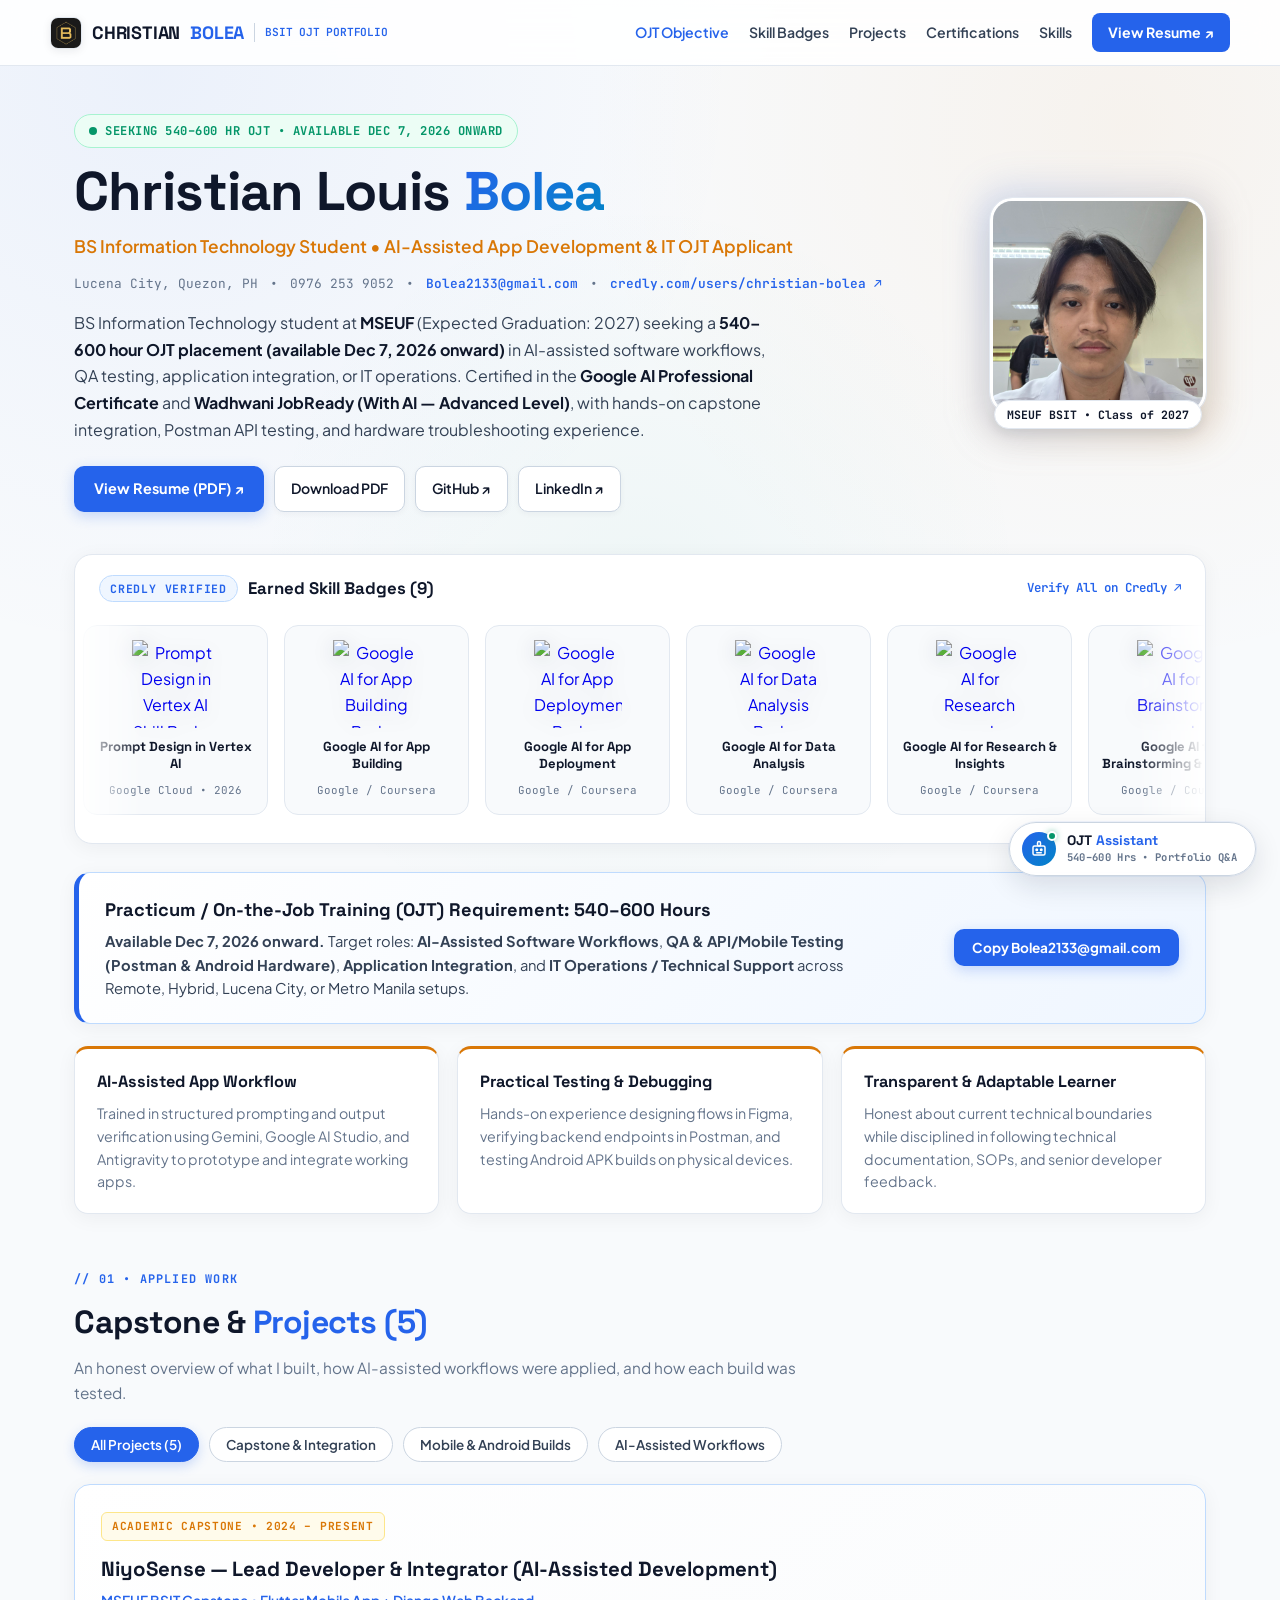
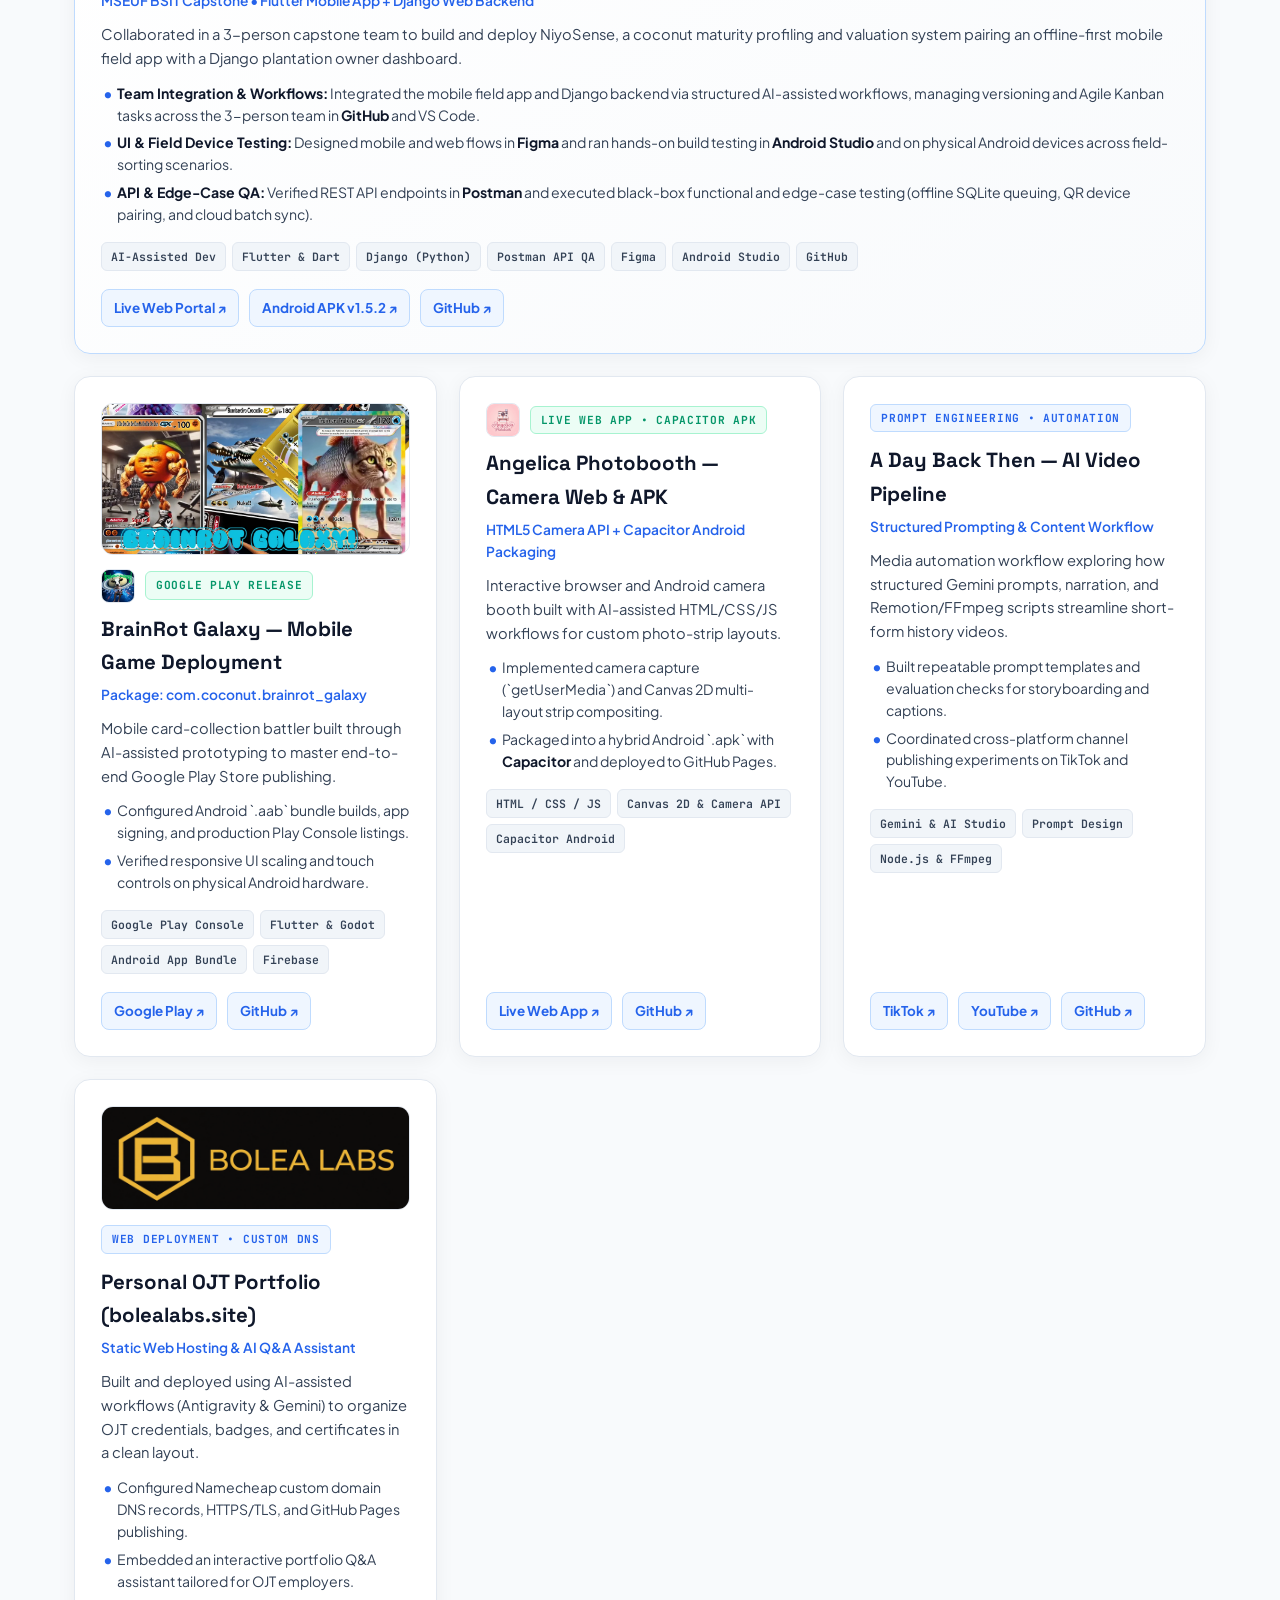
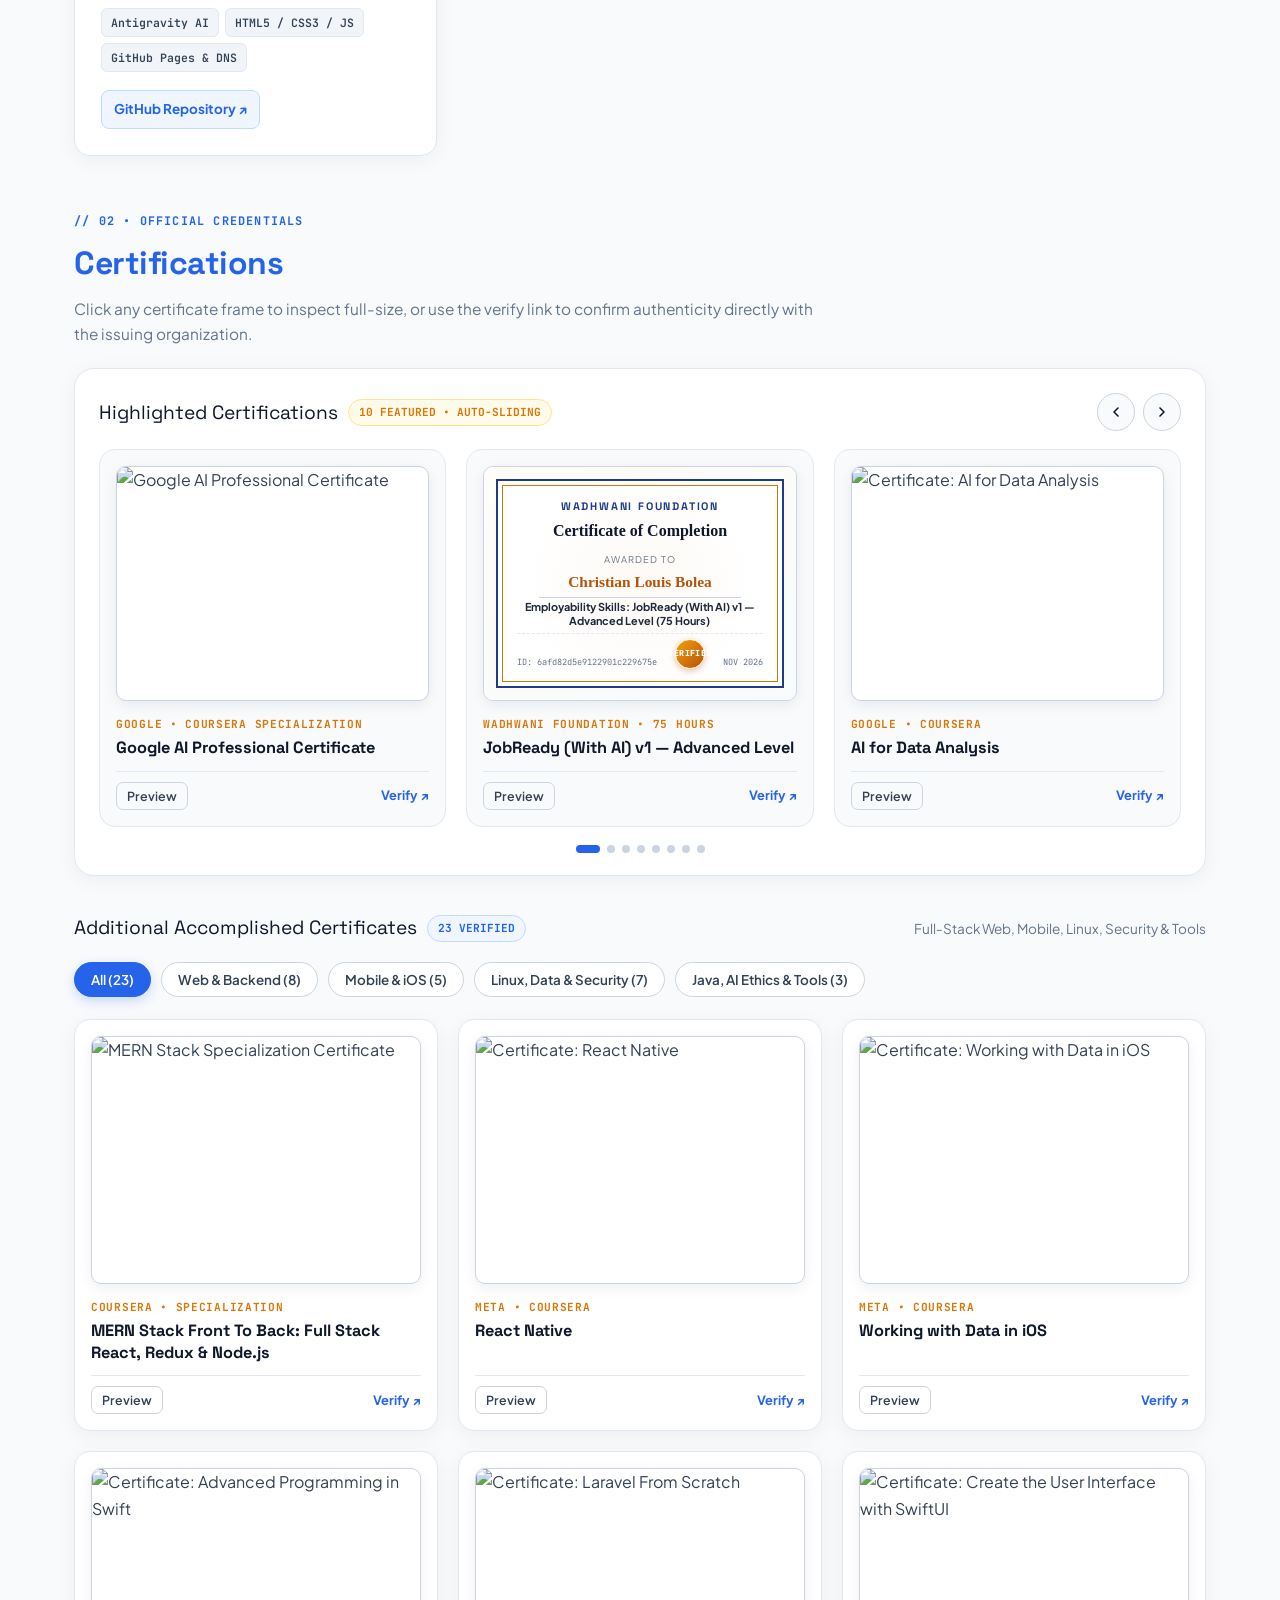
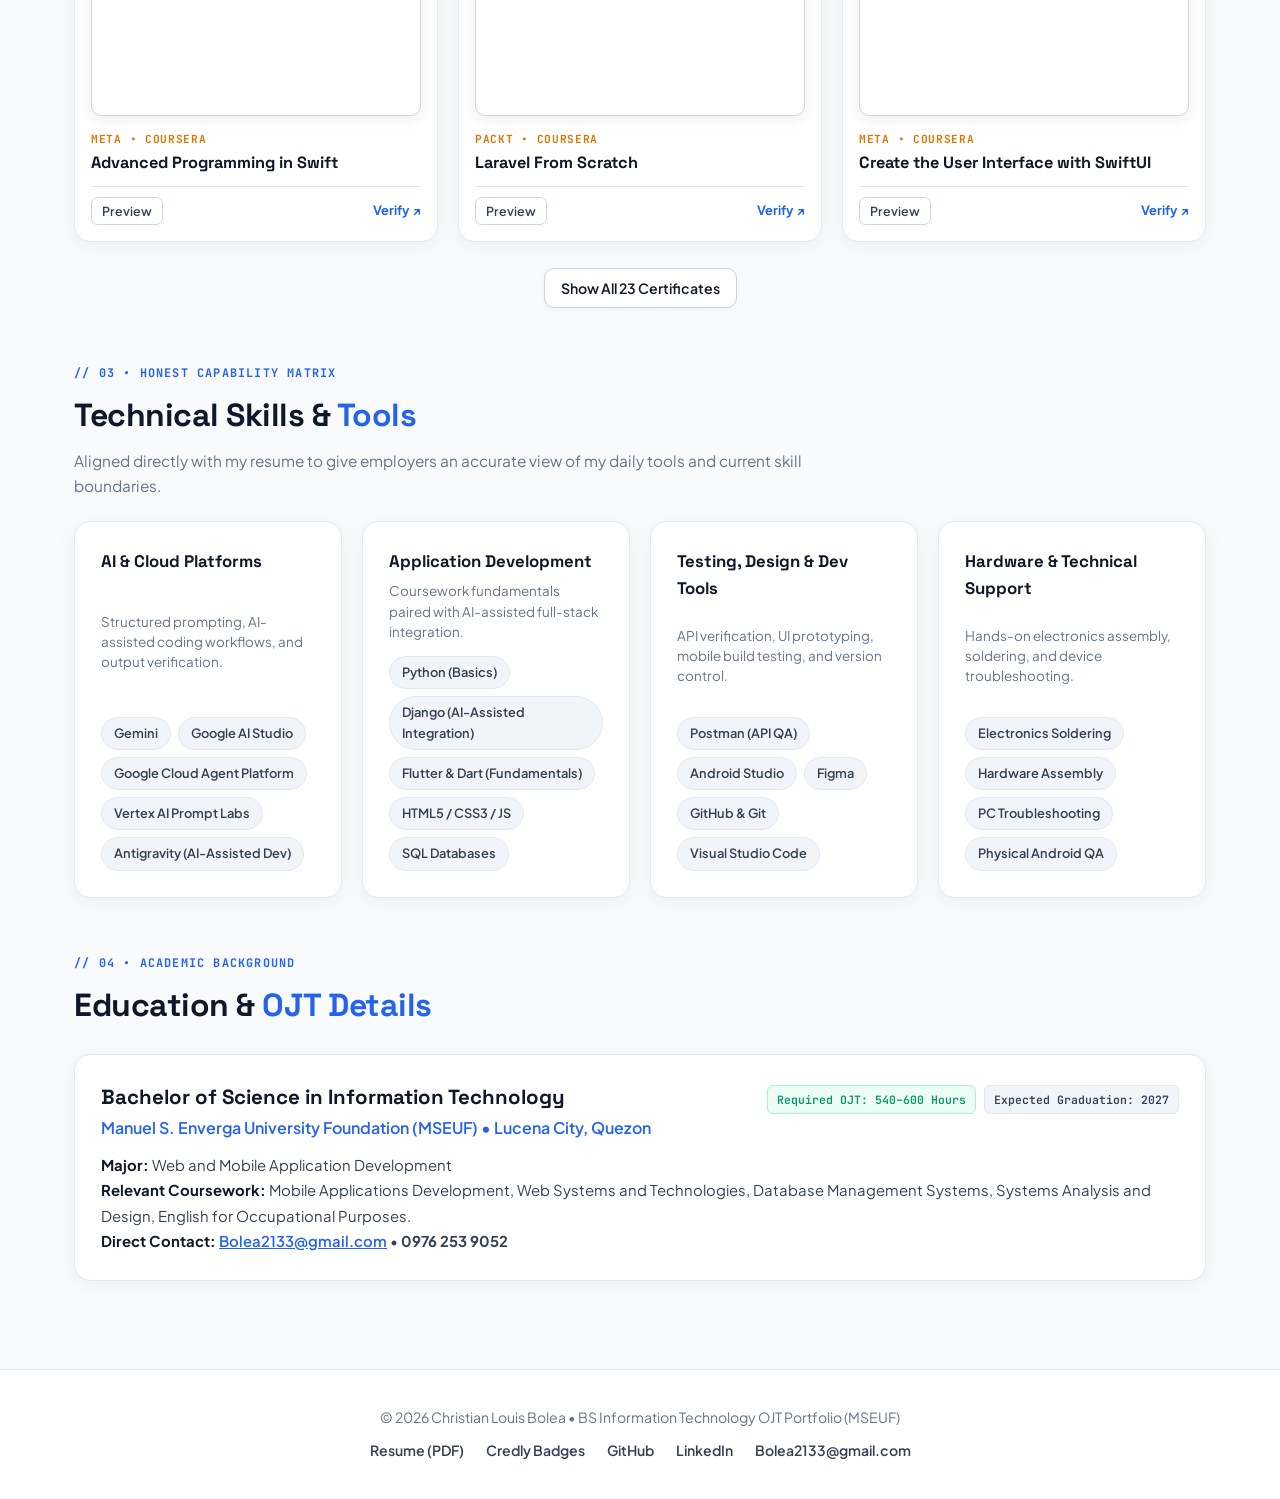
==== commit 9da911c6: "feat: update 1-page PDF resume, switch all resume links to PDF-only, and align Dec 7 availability" ====
--- a/index.html
+++ b/index.html
@@ -1282,7 +1282,7 @@
         <a href="#projects">Projects</a>
         <a href="#certifications">Certifications</a>
         <a href="#skills">Skills</a>
-        <a href="https://docs.google.com/document/d/1YdLI6E5Fq4_VSKi45eN3nae14dqvbs9MYOpj4qB-ZvI/edit?usp=sharing" target="_blank" rel="noopener" class="btn-nav-resume">View Resume &nearr;</a>
+        <a href="/resume.pdf" target="_blank" rel="noopener" class="btn-nav-resume">View Resume &nearr;</a>
       </nav>
     </div>
   </header>
@@ -1293,7 +1293,7 @@
       <div>
         <div class="badge-status">
           <span class="status-pulse"></span>
-          Seeking 540–600 Hour IT / Software OJT Placement
+          Seeking 540–600 Hr OJT &bull; Available Dec 7, 2026 Onward
         </div>
         <h1 class="hero-title">Christian Louis <span>Bolea</span></h1>
         <p class="hero-subtitle">BS Information Technology Student &bull; AI-Assisted App Development &amp; IT OJT Applicant</p>
@@ -1307,11 +1307,11 @@
           <a href="https://www.credly.com/users/christian-bolea" target="_blank" rel="noopener">credly.com/users/christian-bolea &nearr;</a>
         </div>
         <p class="hero-desc">
-          BS Information Technology student at <strong>MSEUF</strong> (Expected Graduation: 2027) seeking a <strong>540–600 hour OJT placement</strong> in AI-assisted software workflows, QA testing, application integration, or IT operations. Certified in the <strong>Google AI Professional Certificate</strong> and <strong>Wadhwani JobReady (With AI — Advanced Level)</strong>, with hands-on capstone integration, Postman API testing, and hardware troubleshooting experience.
+          BS Information Technology student at <strong>MSEUF</strong> (Expected Graduation: 2027) seeking a <strong>540–600 hour OJT placement (available Dec 7, 2026 onward)</strong> in AI-assisted software workflows, QA testing, application integration, or IT operations. Certified in the <strong>Google AI Professional Certificate</strong> and <strong>Wadhwani JobReady (With AI — Advanced Level)</strong>, with hands-on capstone integration, Postman API testing, and hardware troubleshooting experience.
         </p>
         <div class="hero-actions">
-          <a href="https://docs.google.com/document/d/1YdLI6E5Fq4_VSKi45eN3nae14dqvbs9MYOpj4qB-ZvI/edit?usp=sharing" target="_blank" rel="noopener" class="btn-primary">View Resume (Google Docs) &nearr;</a>
-          <a href="/resume.pdf" download="Christian_Louis_Bolea_Resume.pdf" class="btn-secondary">Download PDF Resume</a>
+          <a href="/resume.pdf" target="_blank" rel="noopener" class="btn-primary">View Resume (PDF) &nearr;</a>
+          <a href="/resume.pdf" download="Christian_Louis_Bolea_Resume.pdf" class="btn-secondary">Download PDF</a>
           <a href="https://github.com/Cbolea23" target="_blank" rel="noopener" class="btn-secondary">GitHub &nearr;</a>
           <a href="https://www.linkedin.com/in/bolea23" target="_blank" rel="noopener" class="btn-secondary">LinkedIn &nearr;</a>
         </div>
@@ -1492,7 +1492,7 @@
       <div>
         <div class="ojt-banner-title">Practicum / On-the-Job Training (OJT) Requirement: 540–600 Hours</div>
         <p class="ojt-banner-text">
-          Target roles: <strong>AI-Assisted Software Workflows</strong>, <strong>QA &amp; API/Mobile Testing (Postman &amp; Android Hardware)</strong>, <strong>Application Integration</strong>, and <strong>IT Operations / Technical Support</strong>. Available for Remote, Hybrid, Lucena City, or Metro Manila setups.
+          <strong>Available Dec 7, 2026 onward.</strong> Target roles: <strong>AI-Assisted Software Workflows</strong>, <strong>QA &amp; API/Mobile Testing (Postman &amp; Android Hardware)</strong>, <strong>Application Integration</strong>, and <strong>IT Operations / Technical Support</strong> across Remote, Hybrid, Lucena City, or Metro Manila setups.
         </p>
       </div>
       <button class="btn-primary" onclick="copyEmail('Bolea2133@gmail.com')" style="font-size: 0.85rem; padding: 10px 18px;">
@@ -1539,12 +1539,12 @@
             <h3 class="project-title">NiyoSense — Lead Developer &amp; Integrator (AI-Assisted Development)</h3>
             <p class="project-subtitle">MSEUF BSIT Capstone &bull; Flutter Mobile App + Django Web Backend</p>
             <p class="project-desc">
-              Capstone mobile and web platform supporting field data recording and coconut maturity grading workflows.
+              Collaborated in a 3-person capstone team to build and deploy NiyoSense, a coconut maturity profiling and valuation system pairing an offline-first mobile field app with a Django plantation owner dashboard.
             </p>
             <ul class="project-bullets">
-              <li><strong>End-to-End Integration:</strong> Integrated and deployed the Flutter mobile app and Django backend using structured AI-assisted coding and prototyping workflows.</li>
-              <li><strong>UI &amp; Device QA:</strong> Designed screens in <strong>Figma</strong>, compiled builds in <strong>Android Studio</strong>, and tested directly on physical Android smartphones.</li>
-              <li><strong>API &amp; Git Workflows:</strong> Debugged REST API endpoints with <strong>Postman</strong> and managed versioning on <strong>GitHub</strong> via VS Code.</li>
+              <li><strong>Team Integration &amp; Workflows:</strong> Integrated the mobile field app and Django backend via structured AI-assisted workflows, managing versioning and Agile Kanban tasks across the 3-person team in <strong>GitHub</strong> and VS Code.</li>
+              <li><strong>UI &amp; Field Device Testing:</strong> Designed mobile and web flows in <strong>Figma</strong> and ran hands-on build testing in <strong>Android Studio</strong> and on physical Android devices across field-sorting scenarios.</li>
+              <li><strong>API &amp; Edge-Case QA:</strong> Verified REST API endpoints in <strong>Postman</strong> and executed black-box functional and edge-case testing (offline SQLite queuing, QR device pairing, and cloud batch sync).</li>
             </ul>
             <div class="tech-stack">
               <span class="tech-pill">AI-Assisted Dev</span>
@@ -2390,8 +2390,7 @@
     <div style="max-width: 1180px; margin: 0 auto;">
       <p>&copy; 2026 Christian Louis Bolea &bull; BS Information Technology OJT Portfolio (MSEUF)</p>
       <p style="margin-top: 10px;">
-        <a href="https://docs.google.com/document/d/1YdLI6E5Fq4_VSKi45eN3nae14dqvbs9MYOpj4qB-ZvI/edit?usp=sharing" target="_blank" rel="noopener">Resume (Google Docs)</a>
-        <a href="/resume.pdf" download="Christian_Louis_Bolea_Resume.pdf">Resume (PDF)</a>
+        <a href="/resume.pdf" target="_blank" rel="noopener">Resume (PDF)</a>
         <a href="https://www.credly.com/users/christian-bolea" target="_blank" rel="noopener">Credly Badges</a>
         <a href="https://github.com/Cbolea23" target="_blank" rel="noopener">GitHub</a>
         <a href="https://www.linkedin.com/in/bolea23" target="_blank" rel="noopener">LinkedIn</a>
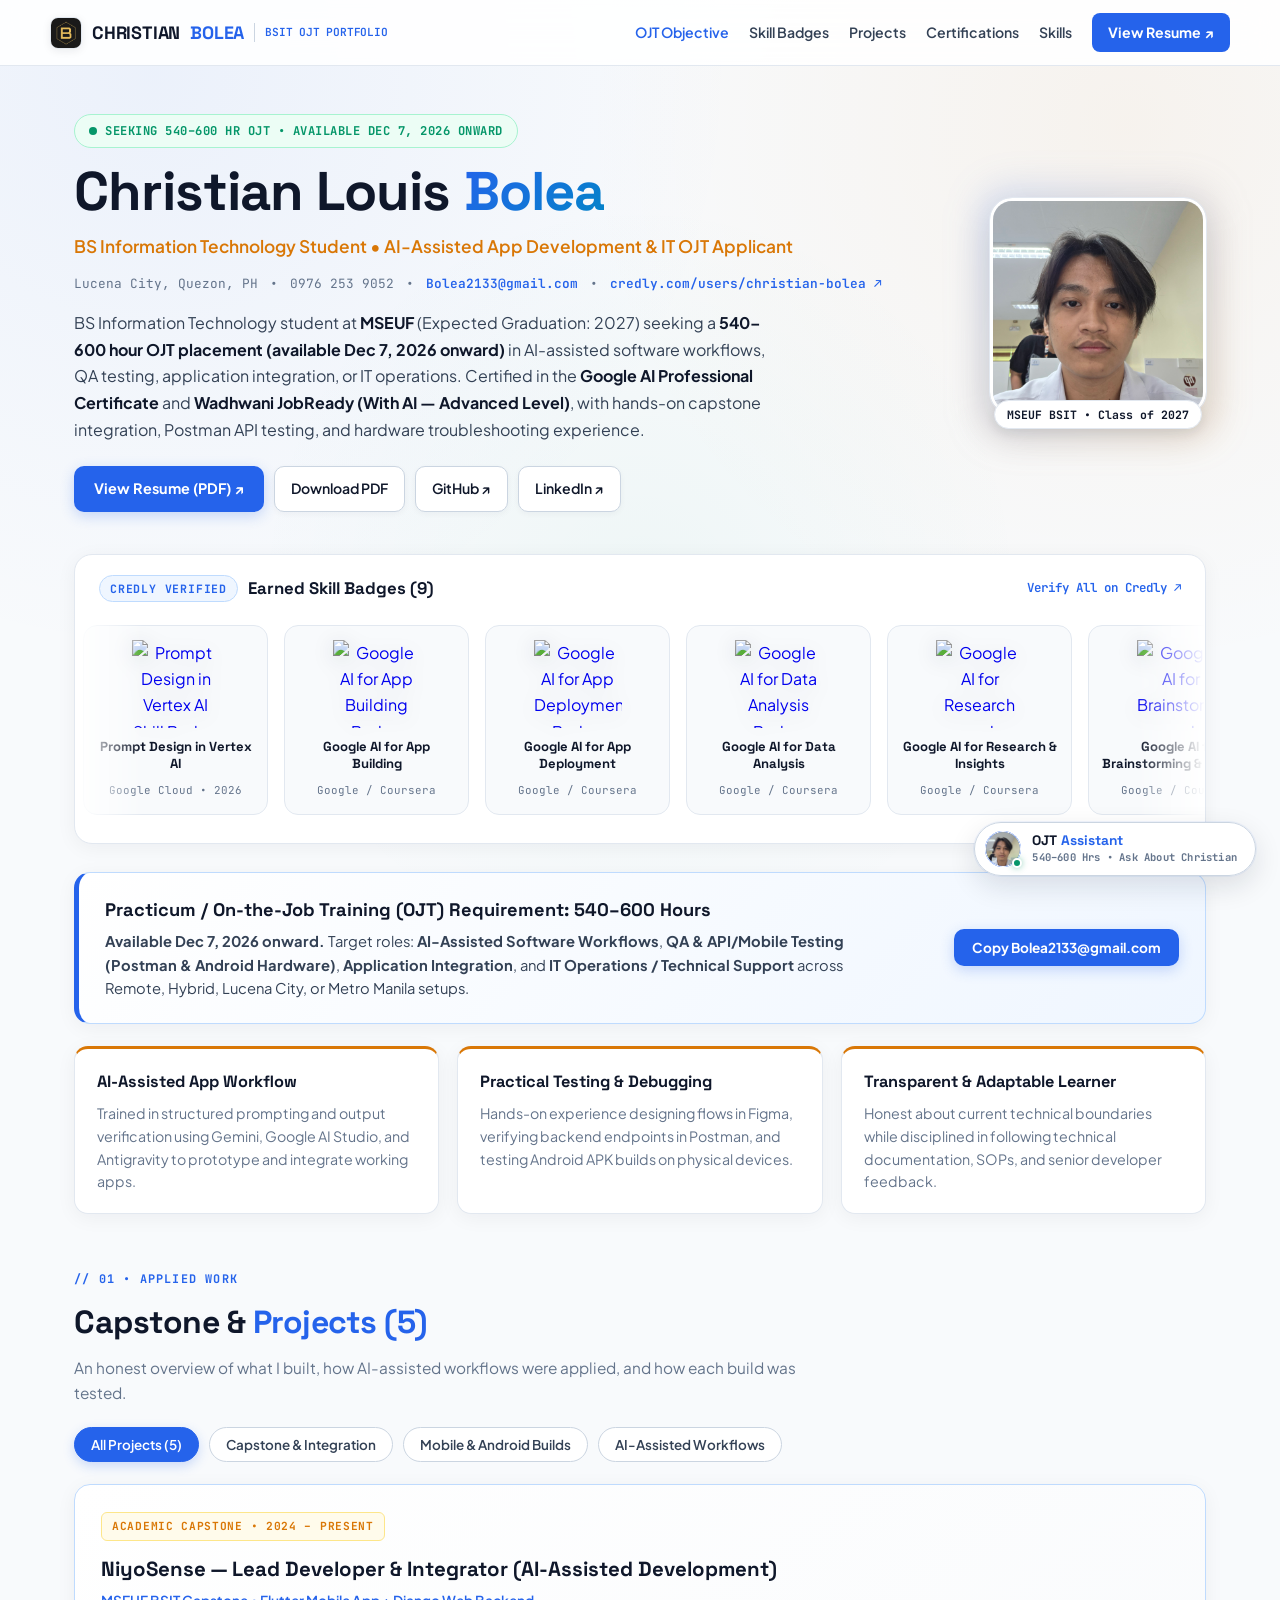
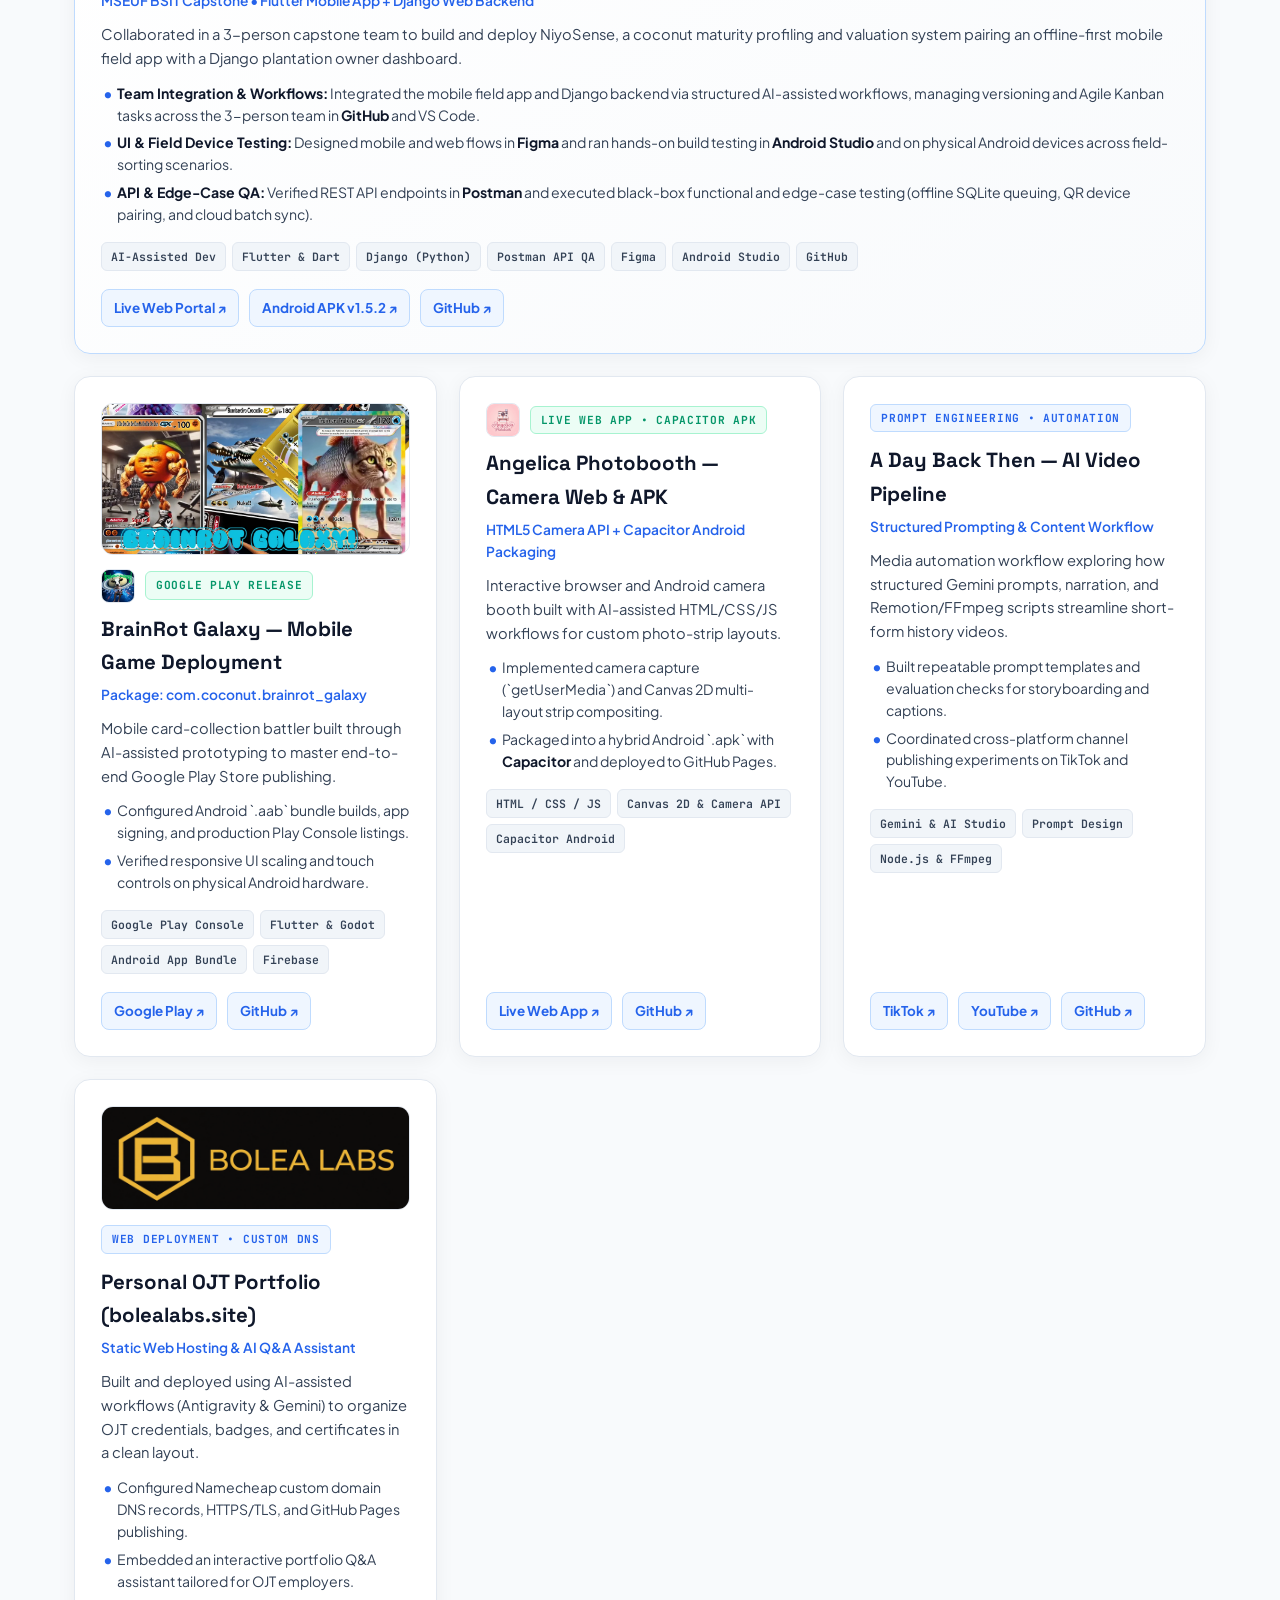
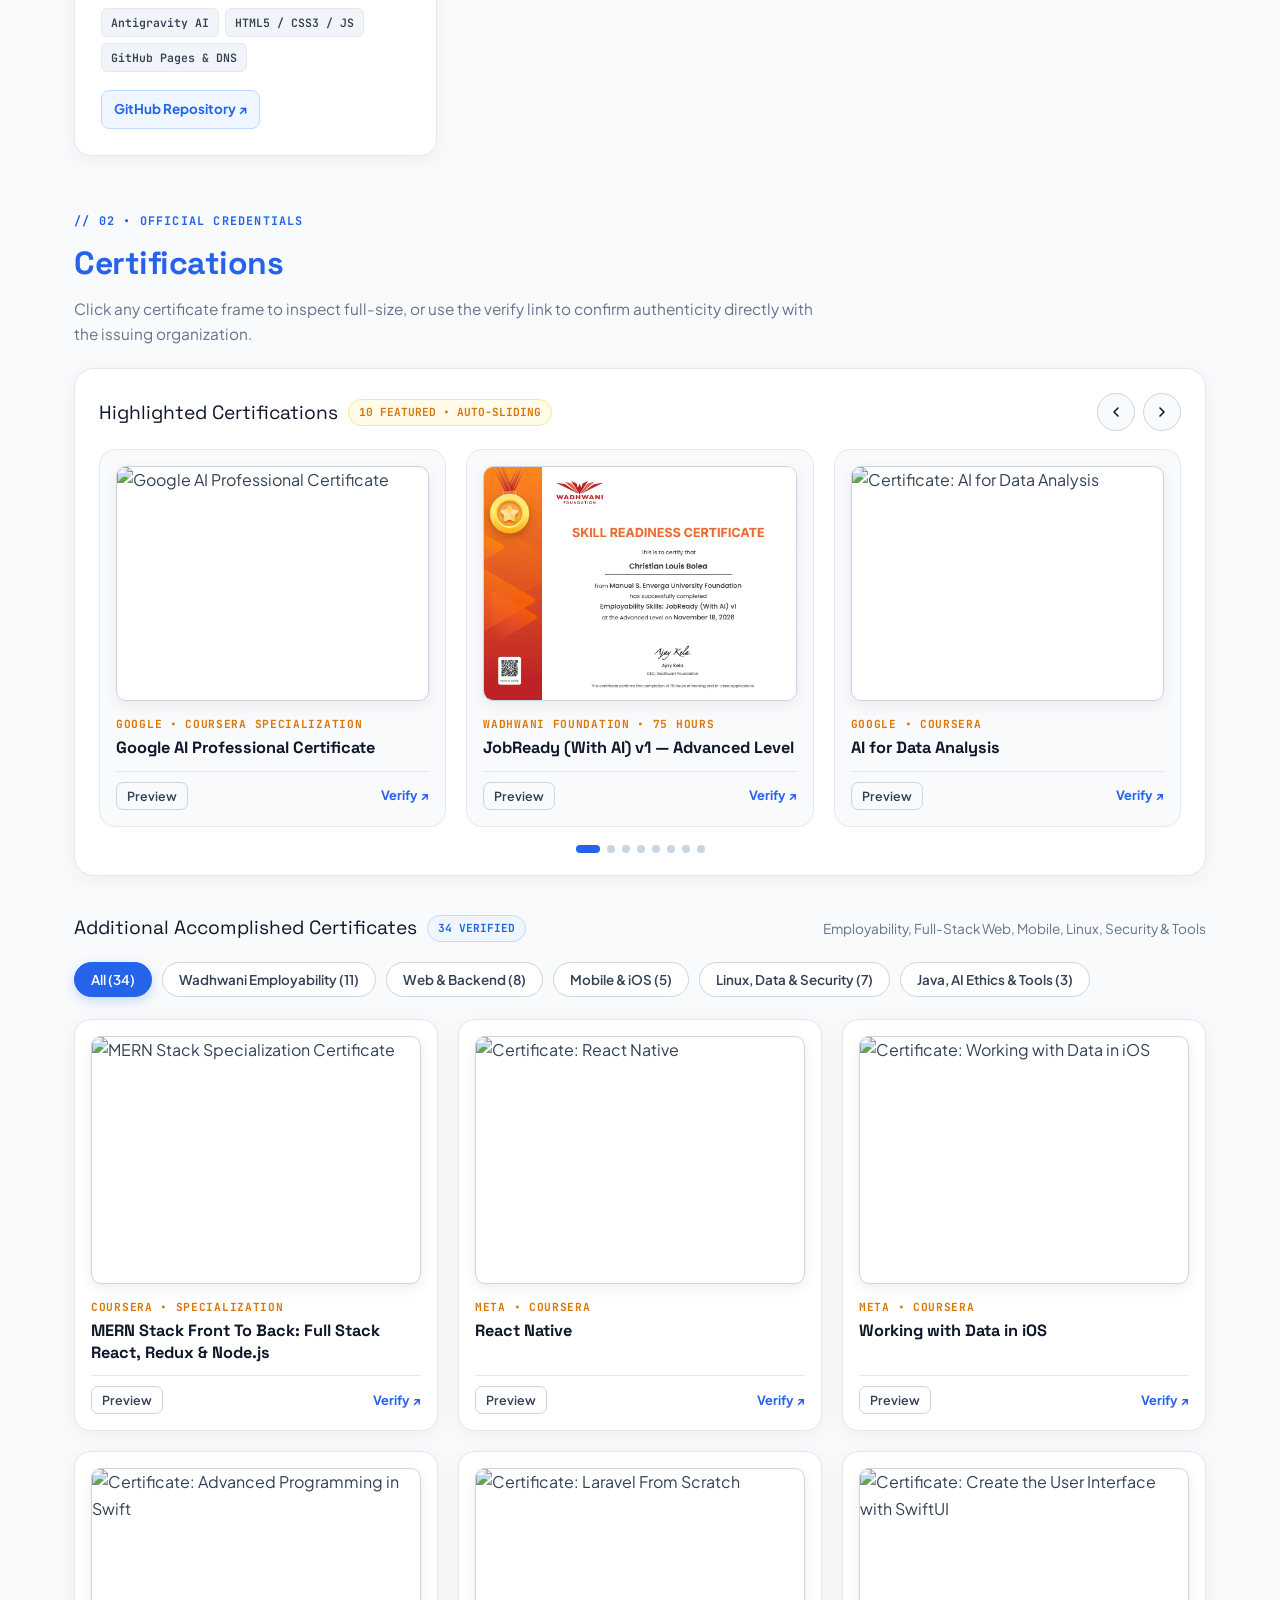
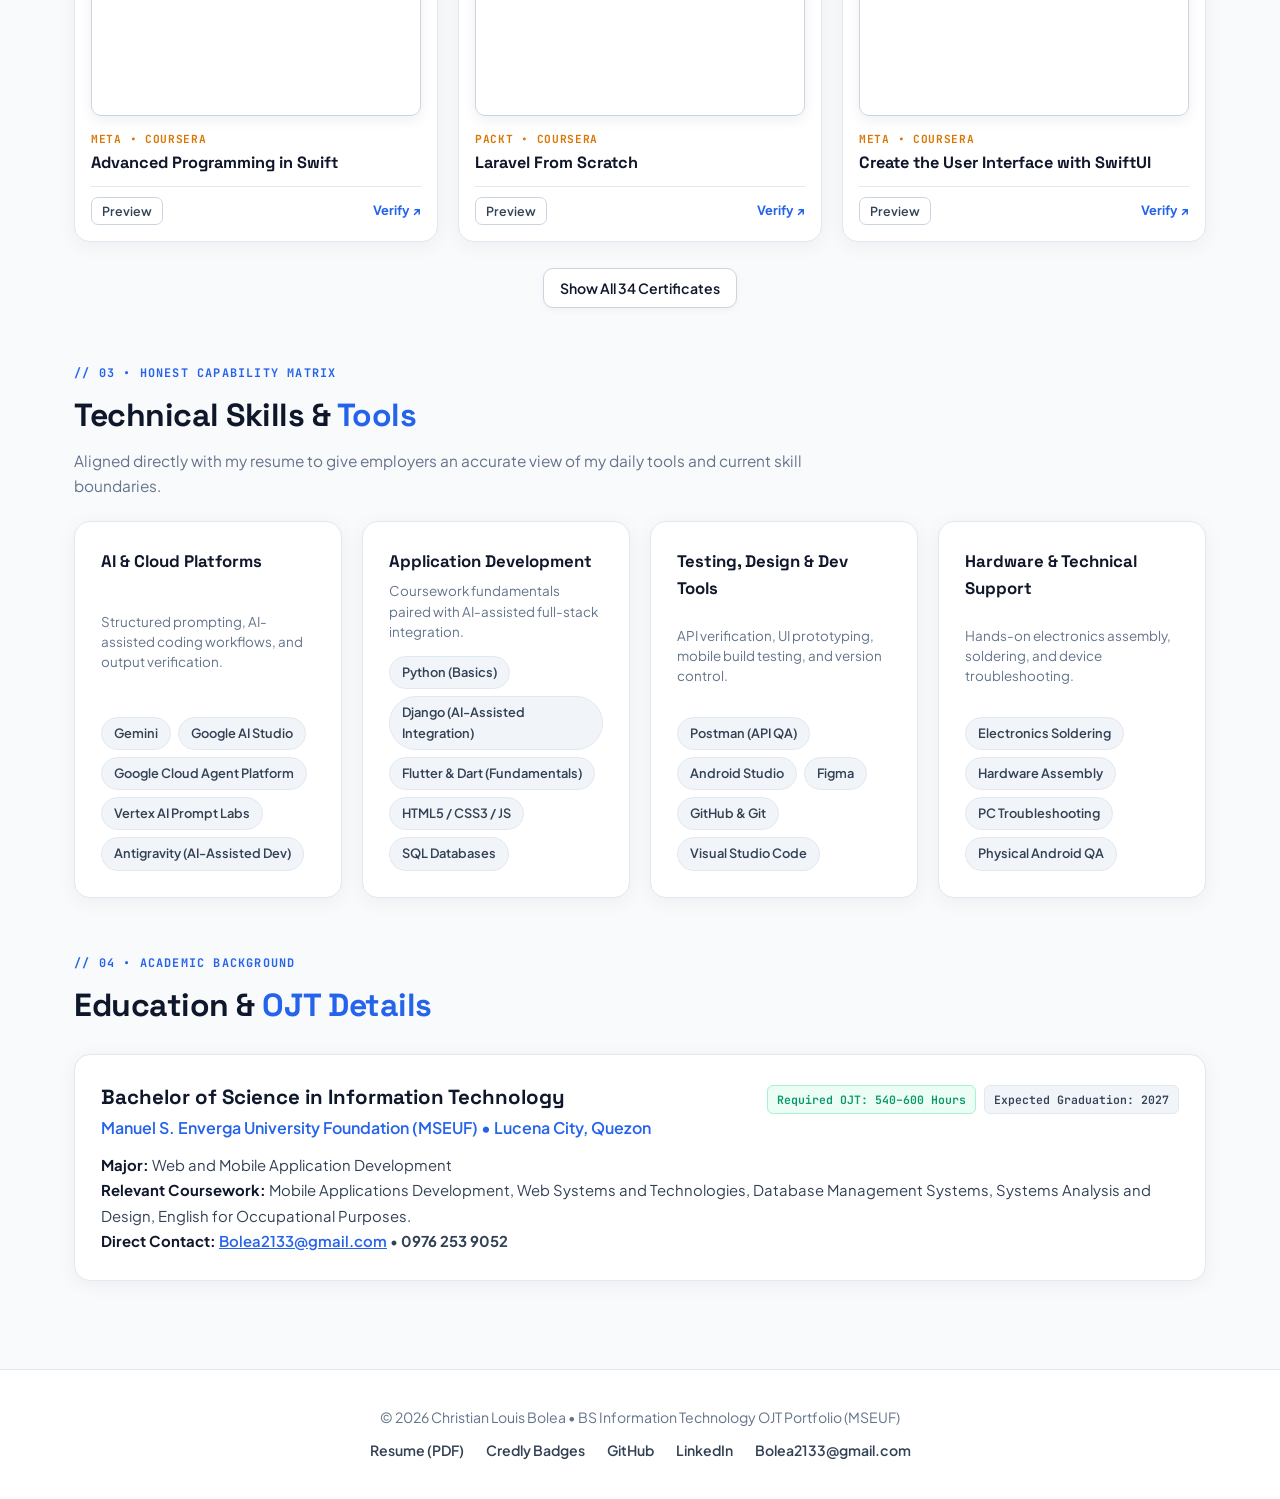
==== commit 3fd384b4: "feat: add 11 rendered Wadhwani certificates, redesign light-mode OJT assistant, and cache-bust asset" ====
--- a/index.html
+++ b/index.html
@@ -17,7 +17,7 @@
   <link rel="preconnect" href="https://fonts.googleapis.com">
   <link rel="preconnect" href="https://fonts.gstatic.com" crossorigin>
   <link href="https://fonts.googleapis.com/css2?family=JetBrains+Mono:wght@400;500;600;700&family=Plus+Jakarta+Sans:wght@400;500;600;700;800&family=Space+Grotesk:wght@500;600;700&display=swap" rel="stylesheet">
-  <link rel="stylesheet" href="/agent.css">
+  <link rel="stylesheet" href="/agent.css?v=20261124">
 
   <style>
     :root {
@@ -1721,36 +1721,17 @@
               </div>
             </div>
 
-            <!-- H2: Wadhwani JobReady (With AI) — Framed HTML Diploma Card -->
+            <!-- H2: Wadhwani JobReady (With AI) — Rendered PDF Certificate Image -->
             <div class="cert-slide">
-              <div class="cert-frame" onclick="openLightboxWadhwani()">
-                <div class="wf-diploma">
-                  <div class="wf-diploma-outer">
-                    <div class="wf-diploma-inner">
-                      <div>
-                        <div class="wf-org">Wadhwani Foundation</div>
-                        <div class="wf-heading">Certificate of Completion</div>
-                      </div>
-                      <div>
-                        <div class="wf-presented">Awarded To</div>
-                        <div class="wf-recipient">Christian Louis Bolea</div>
-                        <div class="wf-course">Employability Skills: JobReady (With AI) v1 &mdash; Advanced Level (75 Hours)</div>
-                      </div>
-                      <div class="wf-meta-row">
-                        <span>ID: 6afd82d5e9122901c229675e</span>
-                        <span class="wf-seal">VERIFIED</span>
-                        <span>NOV 2026</span>
-                      </div>
-                    </div>
-                  </div>
-                </div>
+              <div class="cert-frame" onclick="openLightboxImg('/certs/wadhwani/6afd82d5e9122901c229675e.webp', 'Employability Skills: JobReady (With AI) v1 — Advanced Level', 'Wadhwani Foundation • 75 Hours', 'https://web.certificate.wfglobal.org/en/certificate?certificateId=6afd82d5e9122901c229675e')">
+                <img src="/certs/wadhwani/6afd82d5e9122901c229675e.webp" alt="Wadhwani Foundation Skill Readiness Certificate: JobReady (With AI) v1" loading="lazy">
                 <span class="cert-zoom-hint">Click to Zoom</span>
               </div>
               <div class="cert-card-meta">
                 <div class="cert-issuer">Wadhwani Foundation &bull; 75 Hours</div>
                 <div class="cert-name">JobReady (With AI) v1 — Advanced Level</div>
                 <div class="cert-actions-row">
-                  <button class="btn-preview-sm" onclick="openLightboxWadhwani()">Preview</button>
+                  <button class="btn-preview-sm" onclick="openLightboxImg('/certs/wadhwani/6afd82d5e9122901c229675e.webp', 'Employability Skills: JobReady (With AI) v1 — Advanced Level', 'Wadhwani Foundation • 75 Hours', 'https://web.certificate.wfglobal.org/en/certificate?certificateId=6afd82d5e9122901c229675e')">Preview</button>
                   <a href="https://web.certificate.wfglobal.org/en/certificate?certificateId=6afd82d5e9122901c229675e" target="_blank" rel="noopener" class="cert-verify">Verify &nearr;</a>
                 </div>
               </div>
@@ -1889,17 +1870,18 @@
         <div class="slider-dots" id="sliderDots" aria-label="Certificate Slide Navigation"></div>
       </div>
 
-      <!-- Part B: Additional Accomplished Certificates (23 Visual Framed Cards) -->
+      <!-- Part B: Additional Accomplished Certificates (34 Visual Framed Cards) -->
       <div class="other-certs-header">
         <div class="cert-sub-heading">
           <span>Additional Accomplished Certificates</span>
-          <span class="cert-sub-pill" style="background: var(--blue-soft); color: var(--blue); border-color: var(--blue-border);">23 Verified</span>
-        </div>
-        <span style="font-size: 0.85rem; color: var(--ink-muted);">Full-Stack Web, Mobile, Linux, Security &amp; Tools</span>
+          <span class="cert-sub-pill" style="background: var(--blue-soft); color: var(--blue); border-color: var(--blue-border);">34 Verified</span>
+        </div>
+        <span style="font-size: 0.85rem; color: var(--ink-muted);">Employability, Full-Stack Web, Mobile, Linux, Security &amp; Tools</span>
       </div>
 
       <div class="filter-bar" id="certFilterBar">
-        <button class="filter-btn active" onclick="filterCerts('all', this)">All (23)</button>
+        <button class="filter-btn active" onclick="filterCerts('all', this)">All (34)</button>
+        <button class="filter-btn" onclick="filterCerts('wadhwani', this)">Wadhwani Employability (11)</button>
         <button class="filter-btn" onclick="filterCerts('web', this)">Web &amp; Backend (8)</button>
         <button class="filter-btn" onclick="filterCerts('mobile', this)">Mobile &amp; iOS (5)</button>
         <button class="filter-btn" onclick="filterCerts('infra', this)">Linux, Data &amp; Security (7)</button>
@@ -2274,10 +2256,194 @@
             </div>
           </div>
         </div>
+        <!-- O24–O34: 11 Wadhwani Foundation Employability Microcertificates -->
+        <div class="cert-grid-card hidden" data-cert-cat="wadhwani">
+          <div class="cert-frame" onclick="openLightboxImg('/certs/wadhwani/6af3f9fdb95747192f272eaa.webp', 'Effective Speaking and Listening Skills (US English)', 'Wadhwani Foundation • Microcertificate', 'https://web.certificate.wfglobal.org/en/certificate?certificateId=6af3f9fdb95747192f272eaa')">
+            <img src="/certs/wadhwani/6af3f9fdb95747192f272eaa.webp" alt="Certificate: Effective Speaking and Listening Skills" loading="lazy">
+            <span class="cert-zoom-hint">Click to Zoom</span>
+          </div>
+          <div class="cert-card-meta">
+            <div class="cert-issuer">Wadhwani Foundation &bull; Microcertificate</div>
+            <div class="cert-name">Effective Speaking and Listening Skills (US English)</div>
+            <div class="cert-actions-row">
+              <button class="btn-preview-sm" onclick="openLightboxImg('/certs/wadhwani/6af3f9fdb95747192f272eaa.webp', 'Effective Speaking and Listening Skills (US English)', 'Wadhwani Foundation • Microcertificate', 'https://web.certificate.wfglobal.org/en/certificate?certificateId=6af3f9fdb95747192f272eaa')">Preview</button>
+              <a href="https://web.certificate.wfglobal.org/en/certificate?certificateId=6af3f9fdb95747192f272eaa" target="_blank" rel="noopener" class="cert-verify">Verify &nearr;</a>
+            </div>
+          </div>
+        </div>
+
+        <div class="cert-grid-card hidden" data-cert-cat="wadhwani">
+          <div class="cert-frame" onclick="openLightboxImg('/certs/wadhwani/6afa93309e29673e608723cf.webp', 'Impactful Writing Skills (US English)', 'Wadhwani Foundation • Microcertificate', 'https://web.certificate.wfglobal.org/en/certificate?certificateId=6afa93309e29673e608723cf')">
+            <img src="/certs/wadhwani/6afa93309e29673e608723cf.webp" alt="Certificate: Impactful Writing Skills" loading="lazy">
+            <span class="cert-zoom-hint">Click to Zoom</span>
+          </div>
+          <div class="cert-card-meta">
+            <div class="cert-issuer">Wadhwani Foundation &bull; Microcertificate</div>
+            <div class="cert-name">Impactful Writing Skills (US English)</div>
+            <div class="cert-actions-row">
+              <button class="btn-preview-sm" onclick="openLightboxImg('/certs/wadhwani/6afa93309e29673e608723cf.webp', 'Impactful Writing Skills (US English)', 'Wadhwani Foundation • Microcertificate', 'https://web.certificate.wfglobal.org/en/certificate?certificateId=6afa93309e29673e608723cf')">Preview</button>
+              <a href="https://web.certificate.wfglobal.org/en/certificate?certificateId=6afa93309e29673e608723cf" target="_blank" rel="noopener" class="cert-verify">Verify &nearr;</a>
+            </div>
+          </div>
+        </div>
+
+        <div class="cert-grid-card hidden" data-cert-cat="wadhwani">
+          <div class="cert-frame" onclick="openLightboxImg('/certs/wadhwani/6afad56c22a4d19c9bb48e44.webp', 'Self-Presentation (US English)', 'Wadhwani Foundation • Microcertificate', 'https://web.certificate.wfglobal.org/en/certificate?certificateId=6afad56c22a4d19c9bb48e44')">
+            <img src="/certs/wadhwani/6afad56c22a4d19c9bb48e44.webp" alt="Certificate: Self-Presentation" loading="lazy">
+            <span class="cert-zoom-hint">Click to Zoom</span>
+          </div>
+          <div class="cert-card-meta">
+            <div class="cert-issuer">Wadhwani Foundation &bull; Microcertificate</div>
+            <div class="cert-name">Self-Presentation (US English)</div>
+            <div class="cert-actions-row">
+              <button class="btn-preview-sm" onclick="openLightboxImg('/certs/wadhwani/6afad56c22a4d19c9bb48e44.webp', 'Self-Presentation (US English)', 'Wadhwani Foundation • Microcertificate', 'https://web.certificate.wfglobal.org/en/certificate?certificateId=6afad56c22a4d19c9bb48e44')">Preview</button>
+              <a href="https://web.certificate.wfglobal.org/en/certificate?certificateId=6afad56c22a4d19c9bb48e44" target="_blank" rel="noopener" class="cert-verify">Verify &nearr;</a>
+            </div>
+          </div>
+        </div>
+
+        <div class="cert-grid-card hidden" data-cert-cat="wadhwani">
+          <div class="cert-frame" onclick="openLightboxImg('/certs/wadhwani/6afb10680453f8ea5329b1dd.webp', 'Self Management (US English)', 'Wadhwani Foundation • Microcertificate', 'https://web.certificate.wfglobal.org/en/certificate?certificateId=6afb10680453f8ea5329b1dd')">
+            <img src="/certs/wadhwani/6afb10680453f8ea5329b1dd.webp" alt="Certificate: Self Management" loading="lazy">
+            <span class="cert-zoom-hint">Click to Zoom</span>
+          </div>
+          <div class="cert-card-meta">
+            <div class="cert-issuer">Wadhwani Foundation &bull; Microcertificate</div>
+            <div class="cert-name">Self Management (US English)</div>
+            <div class="cert-actions-row">
+              <button class="btn-preview-sm" onclick="openLightboxImg('/certs/wadhwani/6afb10680453f8ea5329b1dd.webp', 'Self Management (US English)', 'Wadhwani Foundation • Microcertificate', 'https://web.certificate.wfglobal.org/en/certificate?certificateId=6afb10680453f8ea5329b1dd')">Preview</button>
+              <a href="https://web.certificate.wfglobal.org/en/certificate?certificateId=6afb10680453f8ea5329b1dd" target="_blank" rel="noopener" class="cert-verify">Verify &nearr;</a>
+            </div>
+          </div>
+        </div>
+
+        <div class="cert-grid-card hidden" data-cert-cat="wadhwani">
+          <div class="cert-frame" onclick="openLightboxImg('/certs/wadhwani/6afb17649a3fdee175229f05.webp', 'Interpersonal Skills (US English)', 'Wadhwani Foundation • Microcertificate', 'https://web.certificate.wfglobal.org/en/certificate?certificateId=6afb17649a3fdee175229f05')">
+            <img src="/certs/wadhwani/6afb17649a3fdee175229f05.webp" alt="Certificate: Interpersonal Skills" loading="lazy">
+            <span class="cert-zoom-hint">Click to Zoom</span>
+          </div>
+          <div class="cert-card-meta">
+            <div class="cert-issuer">Wadhwani Foundation &bull; Microcertificate</div>
+            <div class="cert-name">Interpersonal Skills (US English)</div>
+            <div class="cert-actions-row">
+              <button class="btn-preview-sm" onclick="openLightboxImg('/certs/wadhwani/6afb17649a3fdee175229f05.webp', 'Interpersonal Skills (US English)', 'Wadhwani Foundation • Microcertificate', 'https://web.certificate.wfglobal.org/en/certificate?certificateId=6afb17649a3fdee175229f05')">Preview</button>
+              <a href="https://web.certificate.wfglobal.org/en/certificate?certificateId=6afb17649a3fdee175229f05" target="_blank" rel="noopener" class="cert-verify">Verify &nearr;</a>
+            </div>
+          </div>
+        </div>
+
+        <div class="cert-grid-card hidden" data-cert-cat="wadhwani">
+          <div class="cert-frame" onclick="openLightboxImg('/certs/wadhwani/6afb1863e9122901c227c376.webp', 'Problem Solving &amp; Innovation (US English)', 'Wadhwani Foundation • Microcertificate', 'https://web.certificate.wfglobal.org/en/certificate?certificateId=6afb1863e9122901c227c376')">
+            <img src="/certs/wadhwani/6afb1863e9122901c227c376.webp" alt="Certificate: Problem Solving and Innovation" loading="lazy">
+            <span class="cert-zoom-hint">Click to Zoom</span>
+          </div>
+          <div class="cert-card-meta">
+            <div class="cert-issuer">Wadhwani Foundation &bull; Microcertificate</div>
+            <div class="cert-name">Problem Solving &amp; Innovation (US English)</div>
+            <div class="cert-actions-row">
+              <button class="btn-preview-sm" onclick="openLightboxImg('/certs/wadhwani/6afb1863e9122901c227c376.webp', 'Problem Solving &amp; Innovation (US English)', 'Wadhwani Foundation • Microcertificate', 'https://web.certificate.wfglobal.org/en/certificate?certificateId=6afb1863e9122901c227c376')">Preview</button>
+              <a href="https://web.certificate.wfglobal.org/en/certificate?certificateId=6afb1863e9122901c227c376" target="_blank" rel="noopener" class="cert-verify">Verify &nearr;</a>
+            </div>
+          </div>
+        </div>
+
+        <div class="cert-grid-card hidden" data-cert-cat="wadhwani">
+          <div class="cert-frame" onclick="openLightboxImg('/certs/wadhwani/6afb19bc9a3fdee17522a0f5.webp', 'Professionalism (US English)', 'Wadhwani Foundation • Microcertificate', 'https://web.certificate.wfglobal.org/en/certificate?certificateId=6afb19bc9a3fdee17522a0f5')">
+            <img src="/certs/wadhwani/6afb19bc9a3fdee17522a0f5.webp" alt="Certificate: Professionalism" loading="lazy">
+            <span class="cert-zoom-hint">Click to Zoom</span>
+          </div>
+          <div class="cert-card-meta">
+            <div class="cert-issuer">Wadhwani Foundation &bull; Microcertificate</div>
+            <div class="cert-name">Professionalism (US English)</div>
+            <div class="cert-actions-row">
+              <button class="btn-preview-sm" onclick="openLightboxImg('/certs/wadhwani/6afb19bc9a3fdee17522a0f5.webp', 'Professionalism (US English)', 'Wadhwani Foundation • Microcertificate', 'https://web.certificate.wfglobal.org/en/certificate?certificateId=6afb19bc9a3fdee17522a0f5')">Preview</button>
+              <a href="https://web.certificate.wfglobal.org/en/certificate?certificateId=6afb19bc9a3fdee17522a0f5" target="_blank" rel="noopener" class="cert-verify">Verify &nearr;</a>
+            </div>
+          </div>
+        </div>
+
+        <div class="cert-grid-card hidden" data-cert-cat="wadhwani">
+          <div class="cert-frame" onclick="openLightboxImg('/certs/wadhwani/6afb1a88963b543304175373.webp', 'Customer Centricity (US English)', 'Wadhwani Foundation • Microcertificate', 'https://web.certificate.wfglobal.org/en/certificate?certificateId=6afb1a88963b543304175373')">
+            <img src="/certs/wadhwani/6afb1a88963b543304175373.webp" alt="Certificate: Customer Centricity" loading="lazy">
+            <span class="cert-zoom-hint">Click to Zoom</span>
+          </div>
+          <div class="cert-card-meta">
+            <div class="cert-issuer">Wadhwani Foundation &bull; Microcertificate</div>
+            <div class="cert-name">Customer Centricity (US English)</div>
+            <div class="cert-actions-row">
+              <button class="btn-preview-sm" onclick="openLightboxImg('/certs/wadhwani/6afb1a88963b543304175373.webp', 'Customer Centricity (US English)', 'Wadhwani Foundation • Microcertificate', 'https://web.certificate.wfglobal.org/en/certificate?certificateId=6afb1a88963b543304175373')">Preview</button>
+              <a href="https://web.certificate.wfglobal.org/en/certificate?certificateId=6afb1a88963b543304175373" target="_blank" rel="noopener" class="cert-verify">Verify &nearr;</a>
+            </div>
+          </div>
+        </div>
+
+        <div class="cert-grid-card hidden" data-cert-cat="wadhwani">
+          <div class="cert-frame" onclick="openLightboxImg('/certs/wadhwani/6afc5c37963b543304181ef9.webp', 'Work Productivity Tools (US English)', 'Wadhwani Foundation • Microcertificate', 'https://web.certificate.wfglobal.org/en/certificate?certificateId=6afc5c37963b543304181ef9')">
+            <img src="/certs/wadhwani/6afc5c37963b543304181ef9.webp" alt="Certificate: Work Productivity Tools" loading="lazy">
+            <span class="cert-zoom-hint">Click to Zoom</span>
+          </div>
+          <div class="cert-card-meta">
+            <div class="cert-issuer">Wadhwani Foundation &bull; Microcertificate</div>
+            <div class="cert-name">Work Productivity Tools (US English)</div>
+            <div class="cert-actions-row">
+              <button class="btn-preview-sm" onclick="openLightboxImg('/certs/wadhwani/6afc5c37963b543304181ef9.webp', 'Work Productivity Tools (US English)', 'Wadhwani Foundation • Microcertificate', 'https://web.certificate.wfglobal.org/en/certificate?certificateId=6afc5c37963b543304181ef9')">Preview</button>
+              <a href="https://web.certificate.wfglobal.org/en/certificate?certificateId=6afc5c37963b543304181ef9" target="_blank" rel="noopener" class="cert-verify">Verify &nearr;</a>
+            </div>
+          </div>
+        </div>
+
+        <div class="cert-grid-card hidden" data-cert-cat="wadhwani">
+          <div class="cert-frame" onclick="openLightboxImg('/certs/wadhwani/6afc5c370453f8ea532a8acb.webp', 'Online Communication &amp; Data Security (US English)', 'Wadhwani Foundation • Microcertificate', 'https://web.certificate.wfglobal.org/en/certificate?certificateId=6afc5c370453f8ea532a8acb')">
+            <img src="/certs/wadhwani/6afc5c370453f8ea532a8acb.webp" alt="Certificate: Online Communication and Data Security" loading="lazy">
+            <span class="cert-zoom-hint">Click to Zoom</span>
+          </div>
+          <div class="cert-card-meta">
+            <div class="cert-issuer">Wadhwani Foundation &bull; Microcertificate</div>
+            <div class="cert-name">Online Communication &amp; Data Security (US English)</div>
+            <div class="cert-actions-row">
+              <button class="btn-preview-sm" onclick="openLightboxImg('/certs/wadhwani/6afc5c370453f8ea532a8acb.webp', 'Online Communication &amp; Data Security (US English)', 'Wadhwani Foundation • Microcertificate', 'https://web.certificate.wfglobal.org/en/certificate?certificateId=6afc5c370453f8ea532a8acb')">Preview</button>
+              <a href="https://web.certificate.wfglobal.org/en/certificate?certificateId=6afc5c370453f8ea532a8acb" target="_blank" rel="noopener" class="cert-verify">Verify &nearr;</a>
+            </div>
+          </div>
+        </div>
+
+        <div class="cert-grid-card hidden" data-cert-cat="wadhwani">
+          <div class="cert-frame" onclick="openLightboxWadhwaniAlt()">
+            <div class="wf-diploma">
+              <div class="wf-diploma-outer" style="border-color:#ea580c;">
+                <div class="wf-diploma-inner">
+                  <div>
+                    <div class="wf-org" style="color:#c2410c;">Wadhwani Foundation</div>
+                    <div class="wf-heading">Microcertificate of Completion</div>
+                  </div>
+                  <div>
+                    <div class="wf-presented">This Is To Certify That</div>
+                    <div class="wf-recipient">Christian Louis Bolea</div>
+                    <div class="wf-course">Wadhwani Foundation Employability Microcertificate (MSEUF)</div>
+                  </div>
+                  <div class="wf-meta-row">
+                    <span>ID: 6afd8339963b54330418f083</span>
+                    <span class="wf-seal">VERIFIED</span>
+                    <span>NOV 2026</span>
+                  </div>
+                </div>
+              </div>
+            </div>
+            <span class="cert-zoom-hint">Click to Zoom</span>
+          </div>
+          <div class="cert-card-meta">
+            <div class="cert-issuer">Wadhwani Foundation &bull; Microcertificate</div>
+            <div class="cert-name">Wadhwani Foundation Employability Microcertificate</div>
+            <div class="cert-actions-row">
+              <button class="btn-preview-sm" onclick="openLightboxWadhwaniAlt()">Preview</button>
+              <a href="https://web.certificate.wfglobal.org/en/certificate?certificateId=6afd8339963b54330418f083" target="_blank" rel="noopener" class="cert-verify">Verify &nearr;</a>
+            </div>
+          </div>
+        </div>
       </div>
 
       <div class="cert-toggle-wrap" id="certToggleWrap">
-        <button class="btn-secondary" id="certToggleBtn" onclick="toggleAllCerts()">Show All 23 Certificates</button>
+        <button class="btn-secondary" id="certToggleBtn" onclick="toggleAllCerts()">Show All 34 Certificates</button>
       </div>
     </section>
 
@@ -2454,7 +2620,7 @@
           card.classList.toggle('hidden', !certsExpanded && idx >= 6);
         });
         if (toggleWrap) toggleWrap.style.display = 'flex';
-        if (toggleBtn) toggleBtn.textContent = certsExpanded ? 'Show Fewer Certificates' : 'Show All 23 Certificates';
+        if (toggleBtn) toggleBtn.textContent = certsExpanded ? 'Show Fewer Certificates' : 'Show All 34 Certificates';
       } else {
         cards.forEach(card => {
           card.classList.toggle('hidden', card.getAttribute('data-cert-cat') !== activeCertCat);
@@ -2601,26 +2767,26 @@
       if (window.CertCarouselControl) window.CertCarouselControl.stop();
     }
 
-    function openLightboxWadhwani() {
+    function openLightboxWadhwaniAlt() {
       const lb = document.getElementById('certLightbox');
-      document.getElementById('lbIssuer').textContent = 'Wadhwani Foundation • 75 Hours';
-      document.getElementById('lbTitle').textContent = 'Employability Skills: JobReady (With AI) v1 — Advanced Level';
-      document.getElementById('lbVerifyLink').href = 'https://web.certificate.wfglobal.org/en/certificate?certificateId=6afd82d5e9122901c229675e';
+      document.getElementById('lbIssuer').textContent = 'Wadhwani Foundation • Microcertificate';
+      document.getElementById('lbTitle').textContent = 'Wadhwani Foundation Employability Microcertificate';
+      document.getElementById('lbVerifyLink').href = 'https://web.certificate.wfglobal.org/en/certificate?certificateId=6afd8339963b54330418f083';
       document.getElementById('lbVisual').innerHTML = `
         <div class="wf-diploma">
-          <div class="wf-diploma-outer">
+          <div class="wf-diploma-outer" style="border-color:#ea580c;">
             <div class="wf-diploma-inner">
               <div>
-                <div class="wf-org">Wadhwani Foundation</div>
-                <div class="wf-heading">Certificate of Completion</div>
+                <div class="wf-org" style="color:#c2410c;">Wadhwani Foundation</div>
+                <div class="wf-heading">Microcertificate of Completion</div>
               </div>
               <div>
-                <div class="wf-presented">This Certificate Is Proudly Awarded To</div>
+                <div class="wf-presented">This Is To Certify That</div>
                 <div class="wf-recipient">Christian Louis Bolea</div>
-                <div class="wf-course">Employability Skills: JobReady (With AI) v1 &mdash; Advanced Level (75 Hours)</div>
+                <div class="wf-course">Wadhwani Foundation Employability Microcertificate (MSEUF)</div>
               </div>
               <div class="wf-meta-row">
-                <span>Certificate ID: 6afd82d5e9122901c229675e</span>
+                <span>Certificate ID: 6afd8339963b54330418f083</span>
                 <span class="wf-seal">VERIFIED</span>
                 <span>Issued: Nov 2026</span>
               </div>
@@ -2640,6 +2806,6 @@
       if (e.key === 'Escape') closeLightbox();
     });
   </script>
-  <script src="/agent.js"></script>
+  <script src="/agent.js?v=20261124"></script>
 </body>
 </html>
--- a/agent.css
+++ b/agent.css
@@ -8,7 +8,7 @@
   --agent-primary-hover: #1d4ed8;
   --agent-amber: #d97706;
   --agent-emerald: #059669;
-  --agent-bg: rgba(255, 255, 255, 0.96);
+  --agent-bg: rgba(255, 255, 255, 0.98);
   --agent-surface: #f8fafc;
   --agent-border: #e2e8f0;
   --agent-ink: #0f172a;
@@ -23,11 +23,11 @@
   bottom: 24px;
   right: 24px;
   z-index: 2100;
-  background: rgba(255, 255, 255, 0.95);
+  background: rgba(255, 255, 255, 0.96);
   border: 1px solid #cbd5e1;
   box-shadow: 0 10px 28px rgba(15, 23, 42, 0.12), 0 0 0 1px rgba(37, 99, 235, 0.06);
   border-radius: 9999px;
-  padding: 9px 18px 9px 12px;
+  padding: 8px 18px 8px 10px;
   display: flex;
   align-items: center;
   gap: 11px;
@@ -36,33 +36,43 @@
   font-family: 'Space Grotesk', -apple-system, sans-serif;
   font-size: 0.9rem;
   font-weight: 700;
-  transition: all 0.28s cubic-bezier(0.16, 1, 0.3, 1);
+  transition: all 0.25s cubic-bezier(0.16, 1, 0.3, 1);
   backdrop-filter: blur(12px);
   -webkit-backdrop-filter: blur(12px);
 }
 
 #agentLauncher:hover {
-  transform: translateY(-3px) scale(1.02);
+  transform: translateY(-3px);
   border-color: var(--agent-primary);
   box-shadow: 0 14px 32px rgba(37, 99, 235, 0.18);
 }
 
 .agent-launcher-icon {
-  width: 34px;
-  height: 34px;
+  width: 36px;
+  height: 36px;
   border-radius: 50%;
-  background: linear-gradient(135deg, var(--agent-primary), #0284c7);
+  background: var(--agent-primary);
   color: #ffffff;
   display: flex;
   align-items: center;
   justify-content: center;
-  font-size: 1rem;
   position: relative;
+  flex-shrink: 0;
+}
+
+.agent-avatar-img {
+  width: 100%;
+  height: 100%;
+  border-radius: 50%;
+  object-fit: cover;
+  object-position: center top;
+  display: block;
+  border: 1.5px solid #ffffff;
 }
 
 .agent-online-dot {
   position: absolute;
-  top: -1px;
+  bottom: -1px;
   right: -1px;
   width: 10px;
   height: 10px;
@@ -75,7 +85,7 @@
 
 @keyframes agentPulse {
   0%, 100% { opacity: 1; transform: scale(1); }
-  50% { opacity: 0.55; transform: scale(1.18); }
+  50% { opacity: 0.6; transform: scale(1.16); }
 }
 
 .agent-launcher-text {
@@ -98,7 +108,7 @@
   font-family: var(--agent-font-mono);
   font-size: 0.66rem;
   color: var(--agent-muted);
-  letter-spacing: 0.3px;
+  letter-spacing: 0.2px;
 }
 
 /* Chat Drawer / Window */
@@ -113,14 +123,14 @@
   background: var(--agent-bg);
   border: 1px solid #cbd5e1;
   border-radius: 20px;
-  box-shadow: 0 24px 60px rgba(15, 23, 42, 0.18), 0 0 0 1px rgba(15, 23, 42, 0.04);
+  box-shadow: 0 24px 60px rgba(15, 23, 42, 0.16), 0 0 0 1px rgba(15, 23, 42, 0.04);
   display: none;
   flex-direction: column;
   z-index: 2200;
   overflow: hidden;
   backdrop-filter: blur(20px);
   -webkit-backdrop-filter: blur(20px);
-  animation: agentSlideUp 0.26s cubic-bezier(0.16, 1, 0.3, 1);
+  animation: agentSlideUp 0.24s cubic-bezier(0.16, 1, 0.3, 1);
 }
 
 #agentWindow.open {
@@ -128,13 +138,13 @@
 }
 
 @keyframes agentSlideUp {
-  from { opacity: 0; transform: translateY(18px) scale(0.96); }
+  from { opacity: 0; transform: translateY(16px) scale(0.97); }
   to { opacity: 1; transform: translateY(0) scale(1); }
 }
 
 /* Header */
 .agent-header {
-  padding: 15px 18px;
+  padding: 14px 18px;
   background: #ffffff;
   border-bottom: 1px solid var(--agent-border);
   display: flex;
@@ -145,16 +155,21 @@
 .agent-header-info {
   display: flex;
   align-items: center;
-  gap: 10px;
-}
-
-.agent-header-info > div > div:first-child {
-  color: var(--agent-ink) !important;
+  gap: 11px;
+}
+
+.agent-header-title {
+  font-family: 'Space Grotesk', sans-serif;
+  font-weight: 700;
+  font-size: 0.94rem;
+  color: var(--agent-ink);
+  line-height: 1.2;
 }
 
 .agent-badge-model {
   font-family: var(--agent-font-mono);
-  font-size: 0.68rem;
+  font-size: 0.67rem;
+  font-weight: 600;
   color: var(--agent-emerald);
   background: #ecfdf5;
   padding: 2px 8px;
@@ -162,14 +177,14 @@
   border: 1px solid #a7f3d0;
   display: inline-flex;
   align-items: center;
-  gap: 4px;
-  margin-top: 2px;
+  gap: 5px;
+  margin-top: 3px;
 }
 
 .agent-badge-model::before {
   content: '';
-  width: 5px;
-  height: 5px;
+  width: 6px;
+  height: 6px;
   border-radius: 50%;
   background: var(--agent-emerald);
 }
@@ -177,7 +192,7 @@
 .agent-header-controls {
   display: flex;
   align-items: center;
-  gap: 6px;
+  gap: 4px;
 }
 
 .agent-btn-icon {
@@ -185,12 +200,13 @@
   border: none;
   color: var(--agent-muted);
   cursor: pointer;
-  padding: 6px;
+  width: 32px;
+  height: 32px;
   border-radius: 8px;
   display: flex;
   align-items: center;
   justify-content: center;
-  font-size: 1.05rem;
+  font-size: 1.15rem;
   transition: all 0.2s;
 }
 
@@ -199,7 +215,7 @@
   color: var(--agent-ink);
 }
 
-/* Chat Messages Stream */
+/* Chat Messages Stream + Sleek Thin Scrollbar */
 .agent-messages {
   flex: 1;
   padding: 16px;
@@ -209,13 +225,32 @@
   gap: 14px;
   background: var(--agent-surface);
   scroll-behavior: smooth;
+  scrollbar-width: thin;
+  scrollbar-color: #cbd5e1 transparent;
+}
+
+.agent-messages::-webkit-scrollbar {
+  width: 6px;
+}
+
+.agent-messages::-webkit-scrollbar-track {
+  background: transparent;
+}
+
+.agent-messages::-webkit-scrollbar-thumb {
+  background: #cbd5e1;
+  border-radius: 999px;
+}
+
+.agent-messages::-webkit-scrollbar-thumb:hover {
+  background: #94a3b8;
 }
 
 .agent-msg {
   display: flex;
   flex-direction: column;
-  max-width: 88%;
-  font-size: 0.9rem;
+  max-width: 90%;
+  font-size: 0.88rem;
   line-height: 1.58;
   animation: msgFadeIn 0.2s ease-out;
 }
@@ -243,10 +278,13 @@
 }
 
 .agent-msg.bot .msg-bubble code {
-  background: #eff6ff !important;
-  color: #1d4ed8 !important;
+  background: #eff6ff;
+  color: #1d4ed8;
   border: 1px solid #bfdbfe;
-  padding: 1px 6px !important;
+  padding: 1px 6px;
+  border-radius: 5px;
+  font-family: var(--agent-font-mono);
+  font-size: 0.8em;
 }
 
 .agent-msg.user {
@@ -265,7 +303,8 @@
 
 .msg-sender {
   font-family: var(--agent-font-mono);
-  font-size: 0.66rem;
+  font-size: 0.65rem;
+  font-weight: 600;
   color: var(--agent-muted);
   margin-bottom: 4px;
   text-transform: uppercase;
@@ -277,32 +316,40 @@
 }
 
 /* Action Trigger Pills inside bot messages */
+.agent-actions-wrap {
+  display: flex;
+  flex-wrap: wrap;
+  gap: 8px;
+  margin-top: 10px;
+}
+
 .agent-action-pill,
-.msg-action-btn {
+.msg-action-btn,
+a.msg-action-btn:visited {
   display: inline-flex;
   align-items: center;
-  gap: 6px;
+  gap: 5px;
   background: #eff6ff;
   border: 1px solid #bfdbfe;
   color: var(--agent-primary);
   border-radius: 8px;
-  padding: 6px 12px;
+  padding: 6px 11px;
   font-family: var(--agent-font-mono);
-  font-size: 0.76rem;
+  font-size: 0.74rem;
   font-weight: 700;
-  margin-top: 10px;
   cursor: pointer;
-  transition: all 0.2s;
+  transition: all 0.18s ease;
   text-decoration: none;
 }
 
 .agent-action-pill:hover,
-.msg-action-btn:hover {
+.msg-action-btn:hover,
+a.msg-action-btn:hover {
   background: var(--agent-primary);
   border-color: var(--agent-primary);
   color: #ffffff;
   transform: translateY(-1px);
-  box-shadow: 0 4px 12px rgba(37, 99, 235, 0.25);
+  box-shadow: 0 4px 12px rgba(37, 99, 235, 0.24);
 }
 
 /* Typing indicator */
@@ -333,27 +380,26 @@
 
 /* Quick Suggestion Chips */
 .agent-quick-chips {
-  padding: 10px 16px;
+  padding: 10px 14px;
   background: #ffffff;
   border-top: 1px solid var(--agent-border);
   display: flex;
-  gap: 8px;
-  overflow-x: auto;
-  scrollbar-width: none;
-}
-.agent-quick-chips::-webkit-scrollbar { display: none; }
+  flex-wrap: wrap;
+  gap: 6px;
+}
 
 .agent-chip {
   white-space: nowrap;
   background: var(--agent-surface);
   border: 1px solid var(--agent-border);
   color: var(--agent-body);
-  padding: 6px 12px;
-  border-radius: 20px;
-  font-size: 0.76rem;
+  padding: 5px 11px;
+  border-radius: 999px;
+  font-size: 0.74rem;
   font-weight: 600;
+  font-family: inherit;
   cursor: pointer;
-  transition: all 0.2s;
+  transition: all 0.18s ease;
 }
 
 .agent-chip:hover {
@@ -364,7 +410,7 @@
 
 /* Input Area */
 .agent-input-bar {
-  padding: 12px 16px;
+  padding: 12px 14px;
   background: #ffffff;
   border-top: 1px solid var(--agent-border);
   display: flex;
@@ -379,7 +425,7 @@
   border-radius: 10px;
   padding: 10px 14px;
   color: var(--agent-ink);
-  font-size: 0.88rem;
+  font-size: 0.87rem;
   font-family: inherit;
   outline: none;
   transition: border-color 0.2s, box-shadow 0.2s;
@@ -404,13 +450,14 @@
   align-items: center;
   justify-content: center;
   cursor: pointer;
+  flex-shrink: 0;
   transition: background 0.2s, transform 0.2s, box-shadow 0.2s;
 }
 
 .agent-send-btn:hover {
   background: var(--agent-primary-hover);
   transform: scale(1.04);
-  box-shadow: 0 4px 14px rgba(37, 99, 235, 0.28);
+  box-shadow: 0 4px 14px rgba(37, 99, 235, 0.26);
 }
 
 /* Mobile Responsiveness */
@@ -427,6 +474,6 @@
   #agentLauncher {
     bottom: 16px;
     right: 16px;
-    padding: 8px 16px 8px 10px;
+    padding: 7px 14px 7px 8px;
   }
 }
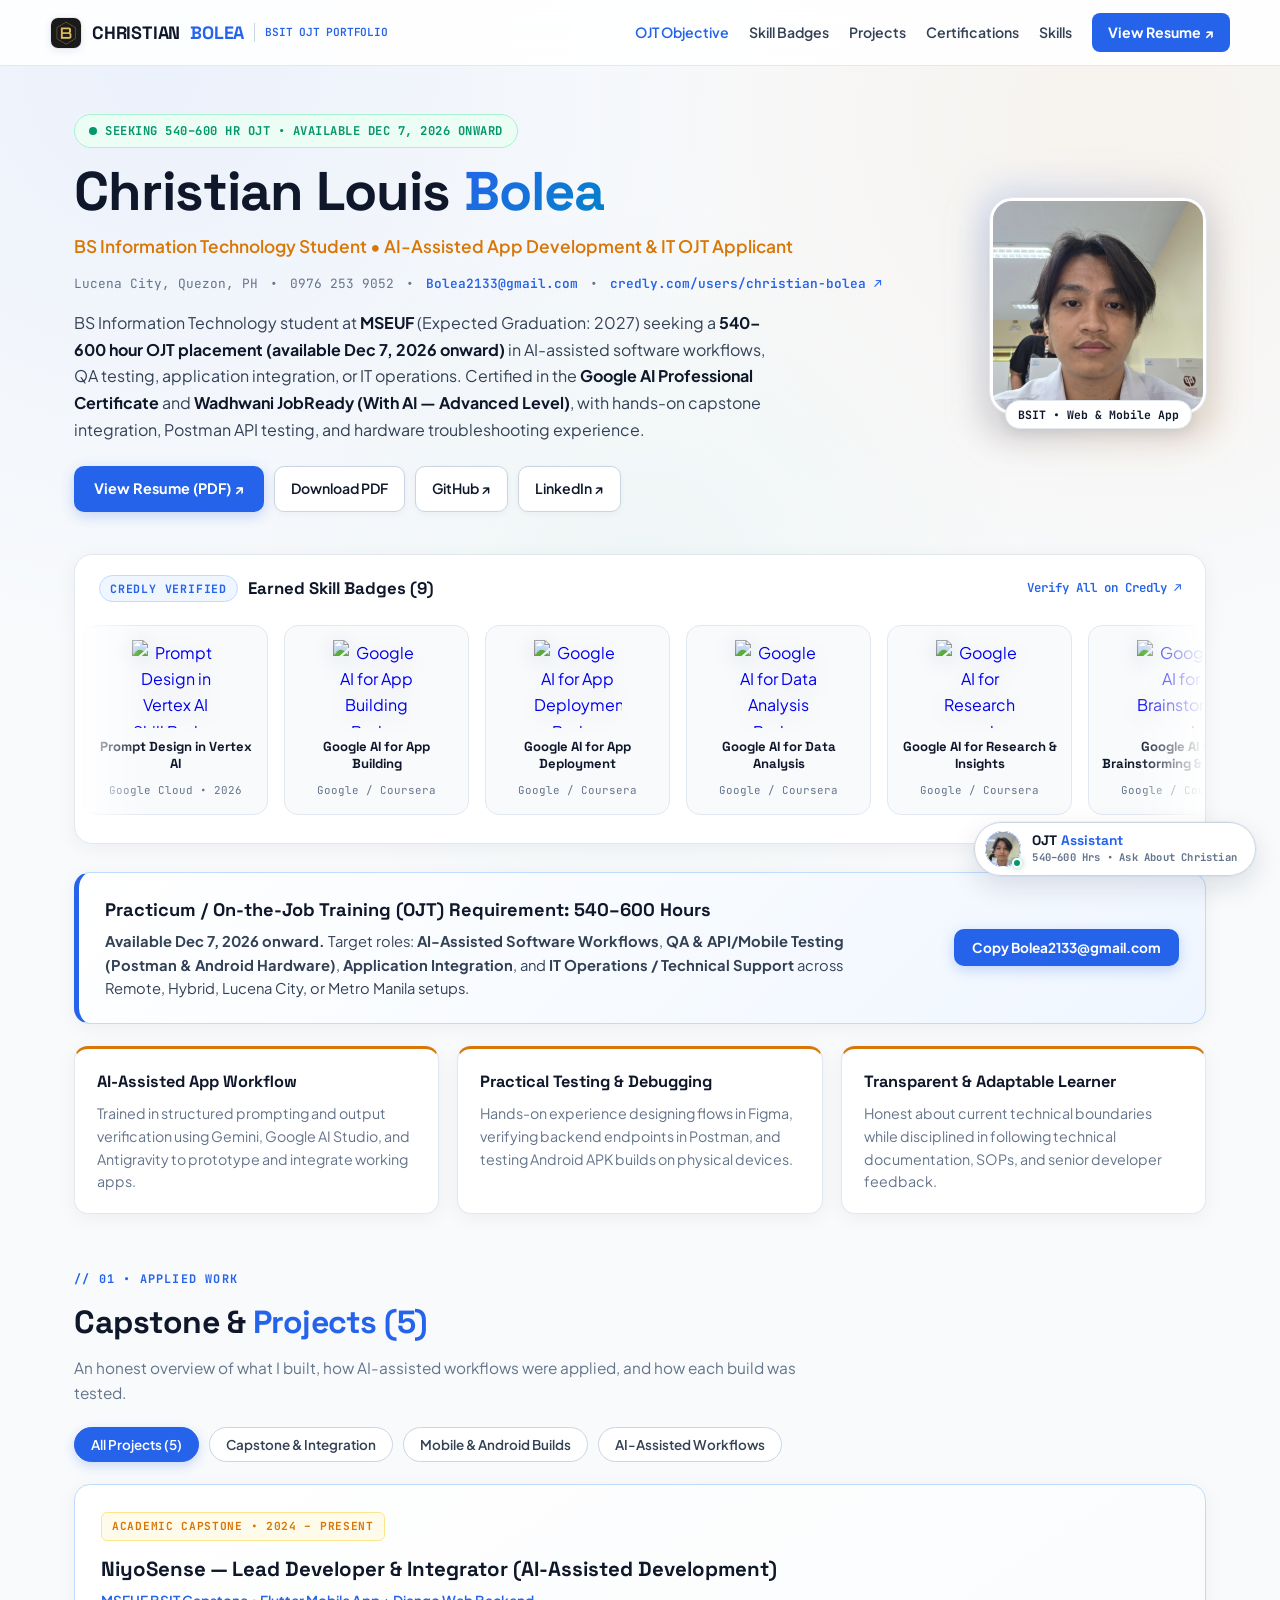
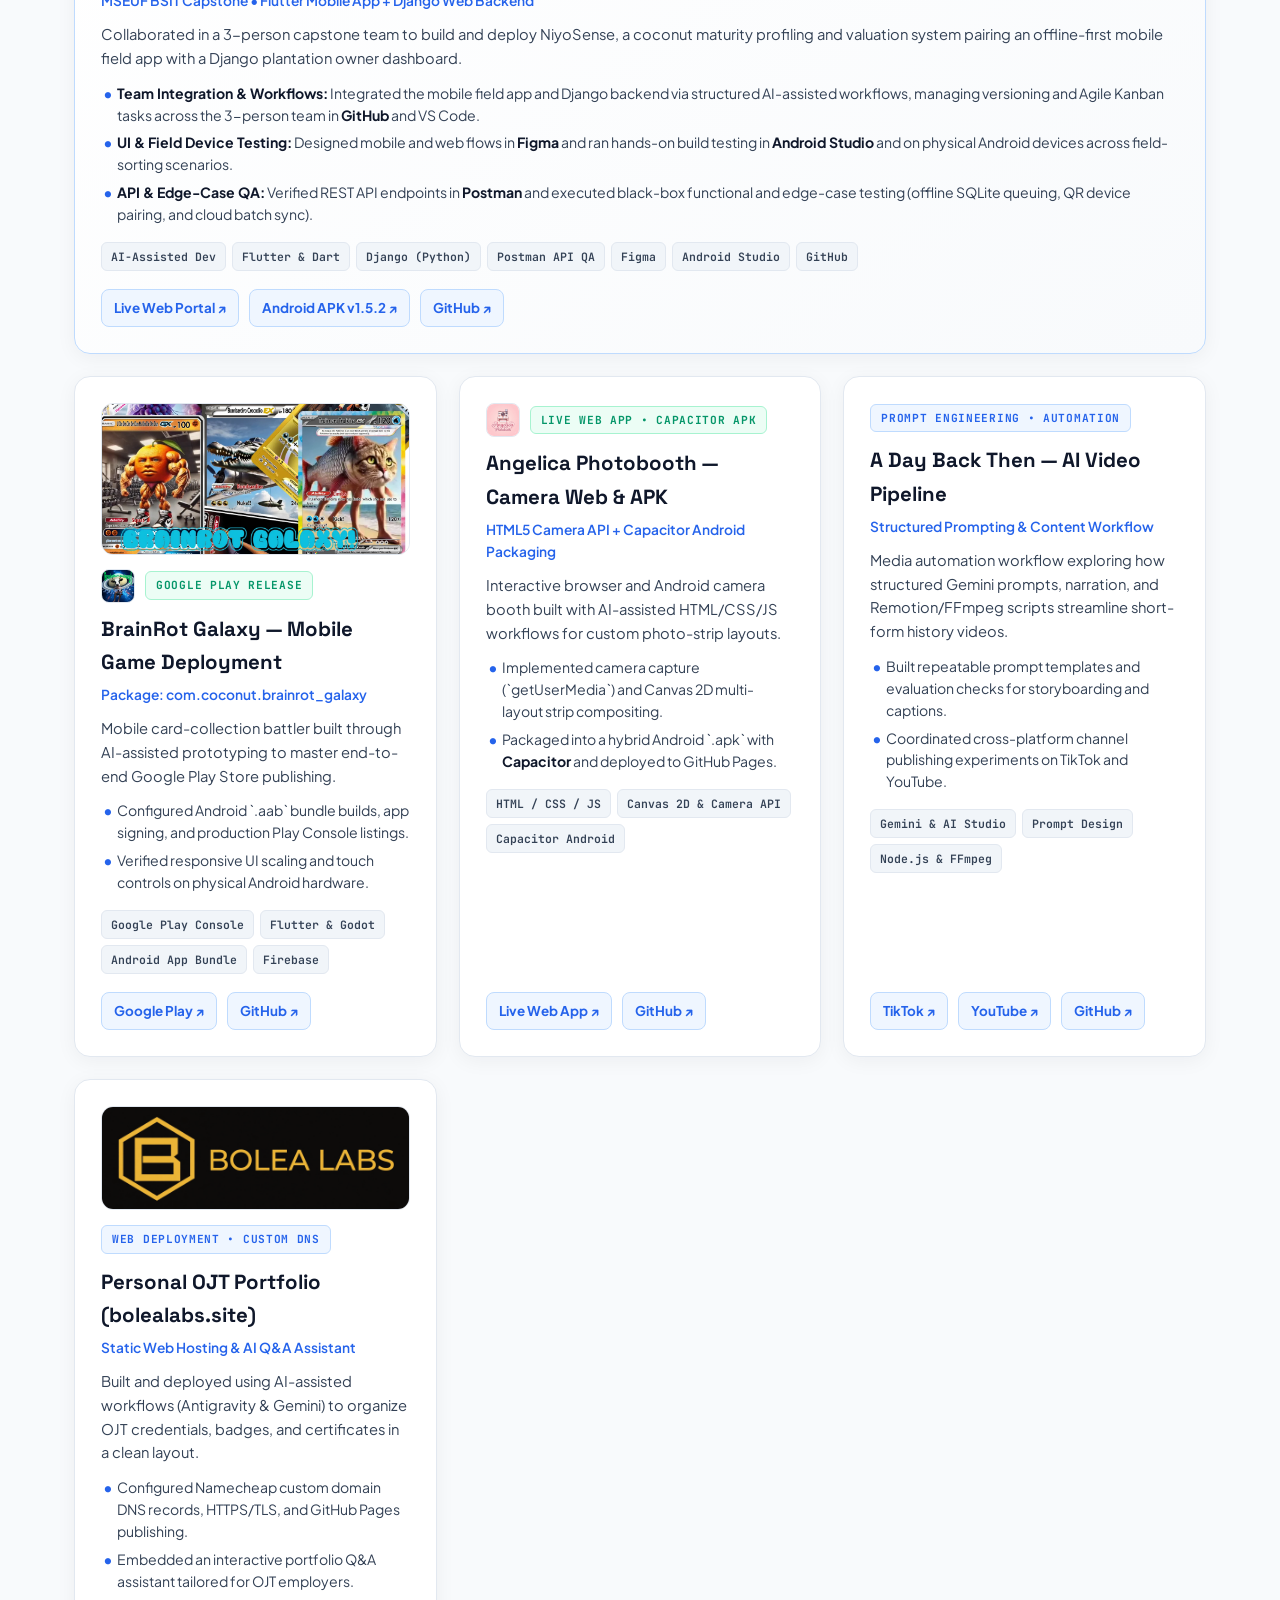
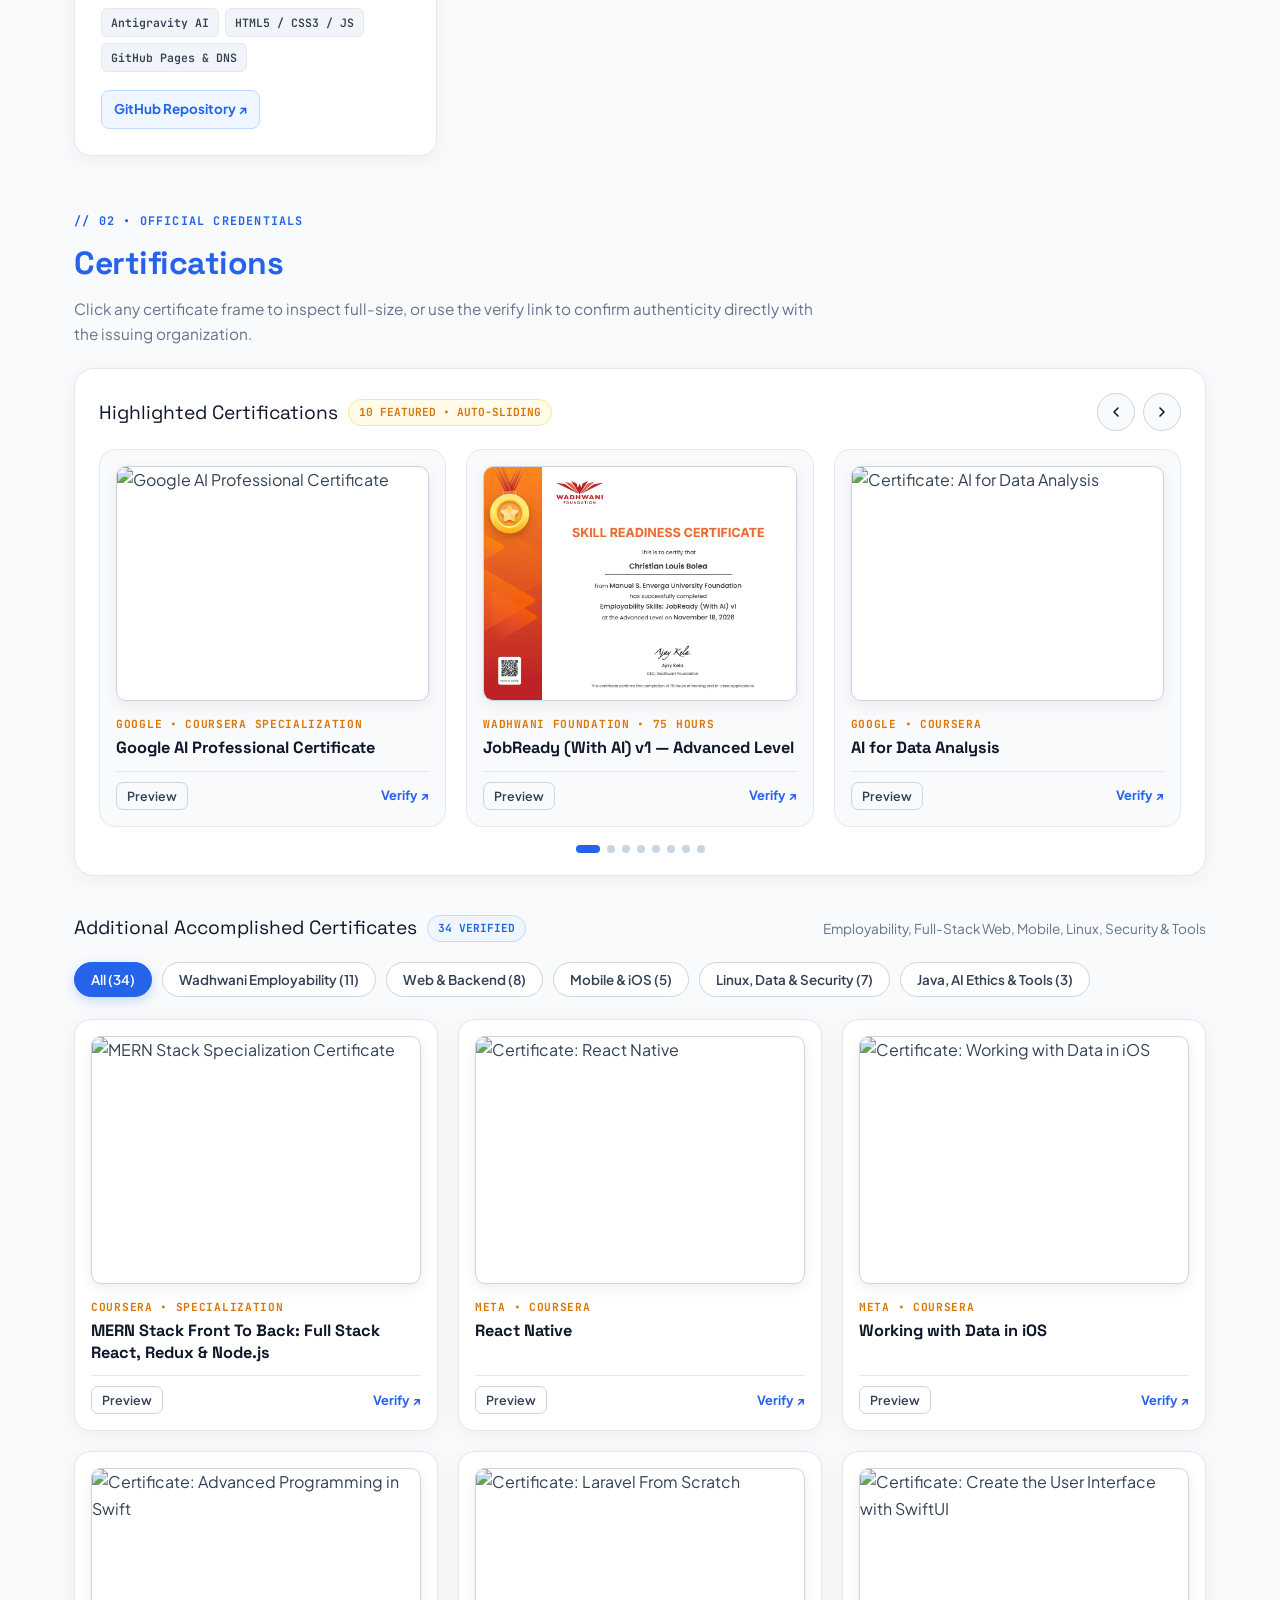
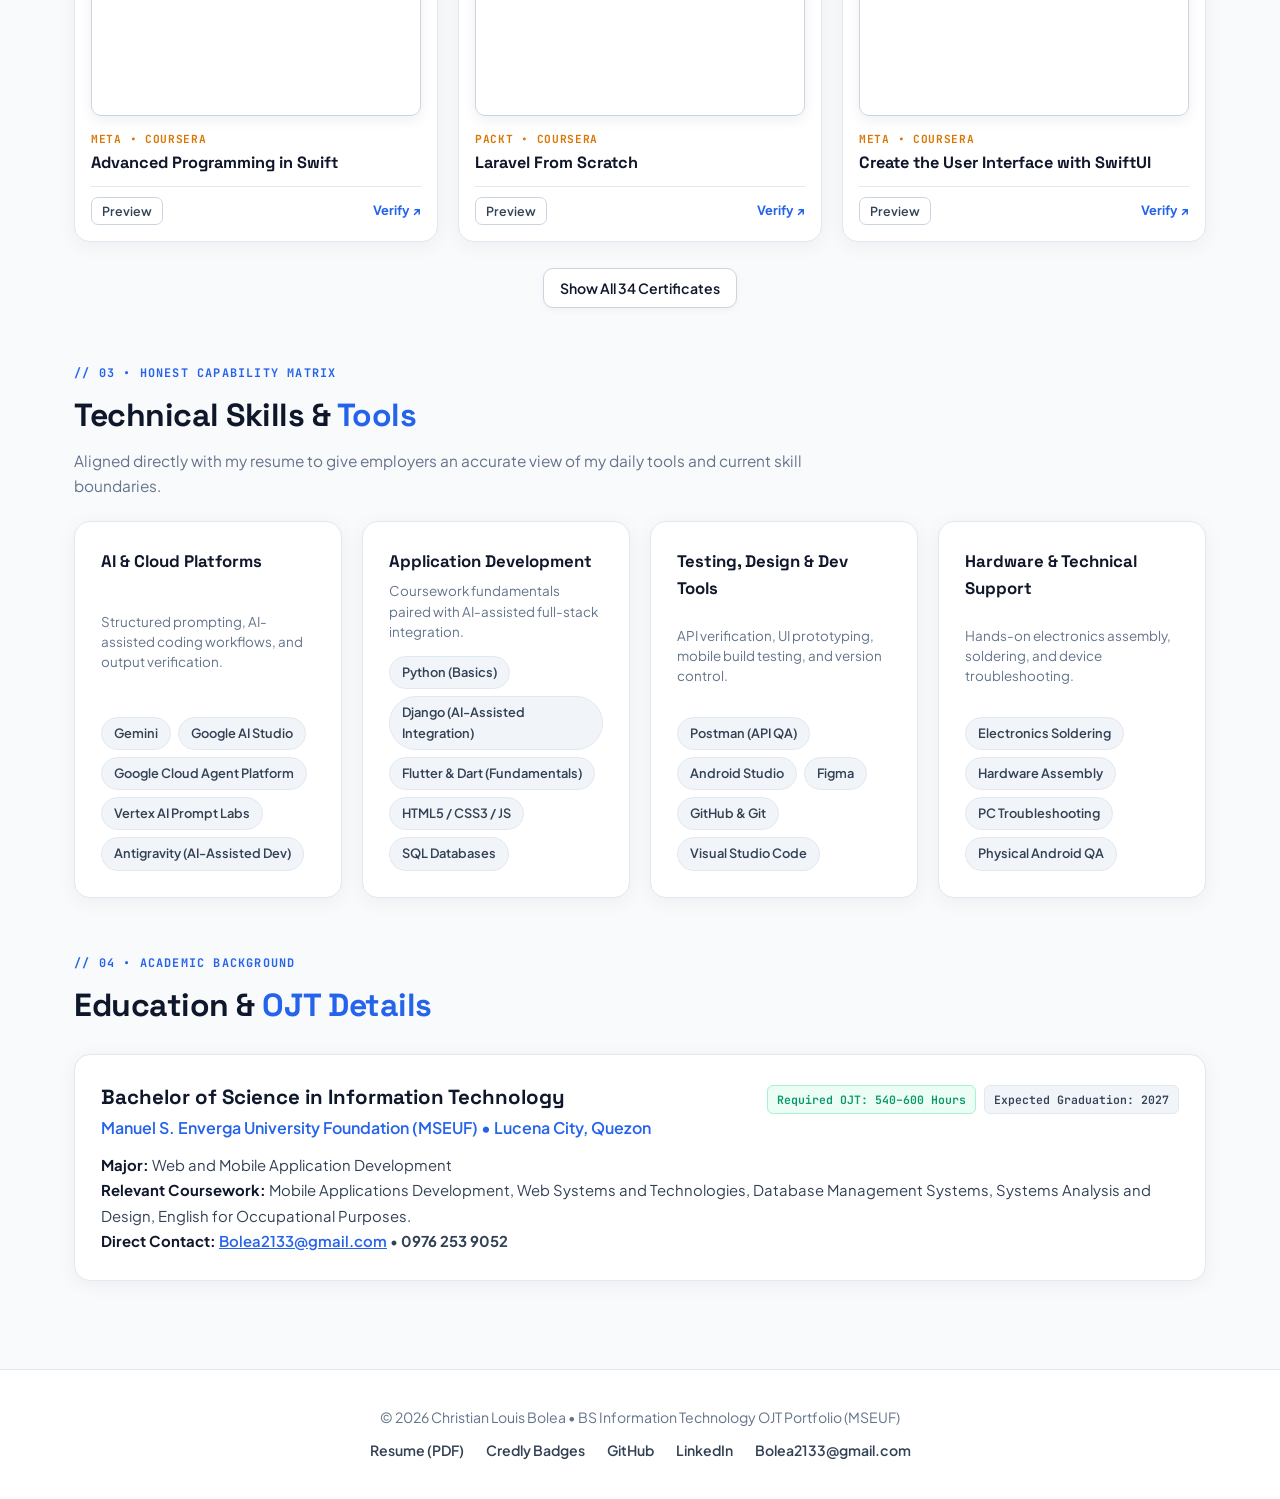
==== commit 4fc0324b: "feat: optimize portfolio and OJT assistant for mobile screens and update avatar major caption" ====
--- a/index.html
+++ b/index.html
@@ -2,7 +2,7 @@
 <html lang="en">
 <head>
   <meta charset="UTF-8">
-  <meta name="viewport" content="width=device-width, initial-scale=1.0">
+  <meta name="viewport" content="width=device-width, initial-scale=1.0, viewport-fit=cover">
   <title>Christian Louis Bolea — BSIT OJT Portfolio (540–600 Hours)</title>
   <meta name="description" content="OJT and Internship Portfolio of Christian Louis Bolea — BS Information Technology student at MSEUF seeking a 540–600 hour OJT placement in AI-assisted software workflows, QA testing, application integration, or IT operations.">
 
@@ -17,7 +17,7 @@
   <link rel="preconnect" href="https://fonts.googleapis.com">
   <link rel="preconnect" href="https://fonts.gstatic.com" crossorigin>
   <link href="https://fonts.googleapis.com/css2?family=JetBrains+Mono:wght@400;500;600;700&family=Plus+Jakarta+Sans:wght@400;500;600;700;800&family=Space+Grotesk:wght@500;600;700&display=swap" rel="stylesheet">
-  <link rel="stylesheet" href="/agent.css?v=20261124">
+  <link rel="stylesheet" href="/agent.css?v=20261124m">
 
   <style>
     :root {
@@ -47,7 +47,8 @@
     }
 
     * { box-sizing: border-box; margin: 0; padding: 0; }
-    html { scroll-behavior: smooth; }
+    html { scroll-behavior: smooth; overflow-x: hidden; }
+    section[id] { scroll-margin-top: 76px; }
     body {
       background-color: var(--bg);
       background-image:
@@ -206,6 +207,7 @@
     .status-pulse {
       width: 8px;
       height: 8px;
+      flex-shrink: 0;
       background: var(--emerald);
       border-radius: 50%;
       box-shadow: 0 0 0 0 rgba(5, 150, 105, 0.45);
@@ -358,6 +360,8 @@
       font-size: 0.72rem;
       font-weight: 700;
       color: var(--ink);
+      text-align: center;
+      white-space: nowrap;
     }
 
     /* Verified Skill Badges Marquee (Directly Below Hero, Above OJT Banner) */
@@ -1228,24 +1232,45 @@
     }
 
     @media (max-width: 860px) {
-      .hero { grid-template-columns: 1fr; text-align: center; padding-top: 28px; gap: 28px; }
+      body { background-attachment: scroll; }
+      .hero { grid-template-columns: 1fr; text-align: center; padding-top: 28px; gap: 24px; }
+      .hero-avatar-wrapper { order: -1; }
       .hero-meta { justify-content: center; }
       .hero-actions { justify-content: center; }
-      .avatar-frame { width: 185px; height: 185px; }
+      .avatar-frame { width: 152px; height: 152px; }
       .nav-links { display: none; }
       .nav-links.open {
         display: flex;
         flex-direction: column;
+        gap: 6px;
         position: absolute;
         top: 100%;
         left: 0;
         right: 0;
         background: #ffffff;
-        padding: 20px;
+        padding: 14px 16px 18px;
         border-bottom: 1px solid var(--border);
         box-shadow: 0 14px 30px rgba(15, 23, 42, 0.1);
       }
-      .mobile-menu-btn { display: block; }
+      .nav-links.open a {
+        width: 100%;
+        padding: 10px 12px;
+        text-align: center;
+        border-radius: 8px;
+      }
+      .nav-links.open .btn-nav-resume {
+        width: 100%;
+        justify-content: center;
+        padding: 11px 16px;
+        margin-top: 4px;
+      }
+      .mobile-menu-btn {
+        display: inline-flex;
+        align-items: center;
+        justify-content: center;
+        min-width: 44px;
+        min-height: 44px;
+      }
       .projects-grid { grid-template-columns: 1fr; }
       .logo-sub { display: none; }
     }
@@ -1254,6 +1279,109 @@
       .cert-slide { flex: 0 0 100%; }
       .certs-grid { grid-template-columns: 1fr; }
       .cert-slider-wrap { padding: 18px 16px; }
+      .slider-btn { width: 40px; height: 40px; }
+      .cert-actions-row .btn-preview-sm,
+      .cert-actions-row .cert-verify {
+        min-height: 36px;
+        display: inline-flex;
+        align-items: center;
+      }
+      .filter-bar {
+        flex-wrap: nowrap;
+        overflow-x: auto;
+        -webkit-overflow-scrolling: touch;
+        scrollbar-width: none;
+        padding-bottom: 4px;
+      }
+      .filter-bar::-webkit-scrollbar { display: none; }
+      .filter-btn {
+        flex-shrink: 0;
+        white-space: nowrap;
+        min-height: 38px;
+      }
+      .cert-zoom-hint { opacity: 0.88; font-size: 0.62rem; }
+    }
+
+    @media (hover: none) {
+      .cert-zoom-hint { opacity: 0.88; font-size: 0.62rem; }
+    }
+
+    @media (max-width: 640px) {
+      .badges-bar-head { padding: 0 16px 12px; }
+      .badge-marquee-viewport {
+        -webkit-mask-image: linear-gradient(to right, transparent, #000 3%, #000 97%, transparent);
+        mask-image: linear-gradient(to right, transparent, #000 3%, #000 97%, transparent);
+      }
+      .credly-badge-item { flex: 0 0 146px; padding: 12px 10px; }
+      .credly-badge-img-wrap,
+      .credly-badge-img-wrap img { width: 68px; height: 68px; }
+      .ojt-banner { padding: 18px 16px; }
+      .ojt-banner > div { min-width: 0; }
+      .ojt-banner .btn-primary,
+      .ojt-banner .btn-secondary {
+        width: 100%;
+        justify-content: center;
+        min-height: 44px;
+      }
+      #certLightbox { padding: 14px; }
+      .lightbox-card {
+        max-height: calc(100dvh - 28px);
+        overflow-y: auto;
+        padding: 16px;
+      }
+      .lightbox-visual .wf-org { font-size: 0.72rem; }
+      .lightbox-visual .wf-heading { font-size: 1.05rem; }
+      .lightbox-visual .wf-presented { font-size: 0.62rem; }
+      .lightbox-visual .wf-recipient { font-size: 1rem; margin: 4px auto; }
+      .lightbox-visual .wf-course { font-size: 0.72rem; }
+      .lightbox-visual .wf-meta-row { font-size: 0.56rem; padding-top: 6px; }
+      .lightbox-visual .wf-seal { width: 34px; height: 34px; font-size: 0.54rem; }
+      .lightbox-footer { flex-direction: column; align-items: stretch; }
+      .lightbox-footer .btn-primary { width: 100%; justify-content: center; min-height: 44px; }
+      footer { padding: 28px 16px 88px; }
+      footer p + p {
+        display: flex;
+        flex-wrap: wrap;
+        justify-content: center;
+        gap: 10px 16px;
+      }
+      footer a { margin: 0; }
+      #copyToast {
+        left: 16px;
+        right: 16px;
+        bottom: 80px;
+        text-align: center;
+      }
+    }
+
+    @media (max-width: 520px) {
+      header { padding: 10px 14px; }
+      main { padding: 0 16px 92px; }
+      .avatar-frame { width: 136px; height: 136px; }
+      .avatar-caption { font-size: 0.68rem; }
+      .badge-status { font-size: 0.68rem; padding: 6px 12px; line-height: 1.35; }
+      .hero-meta { font-size: 0.74rem; gap: 4px 8px; word-break: break-word; }
+      .hero-actions {
+        display: grid;
+        grid-template-columns: 1fr 1fr;
+        gap: 10px;
+        width: 100%;
+      }
+      .hero-actions .btn-primary {
+        grid-column: 1 / -1;
+        justify-content: center;
+        min-height: 44px;
+      }
+      .hero-actions .btn-secondary {
+        justify-content: center;
+        min-height: 44px;
+        padding: 10px 12px;
+        font-size: 0.84rem;
+      }
+      .strengths-grid,
+      .skills-section { grid-template-columns: 1fr; }
+      .project-card { padding: 18px 16px; }
+      .section-title { font-size: 1.65rem; }
     }
 
     @media (prefers-reduced-motion: reduce) {
@@ -1322,7 +1450,7 @@
         <div class="avatar-frame">
           <img src="/profile.jpg" alt="Christian Louis Bolea">
         </div>
-        <span class="avatar-caption">MSEUF BSIT &bull; Class of 2027</span>
+        <span class="avatar-caption">BSIT &bull; Web &amp; Mobile App</span>
       </div>
     </section>
 
@@ -2570,8 +2698,16 @@
     const mobileMenuBtn = document.getElementById('mobileMenuBtn');
     const navLinks = document.getElementById('navLinks');
     if (mobileMenuBtn && navLinks) {
-      mobileMenuBtn.addEventListener('click', () => navLinks.classList.toggle('open'));
+      mobileMenuBtn.addEventListener('click', (e) => {
+        e.stopPropagation();
+        navLinks.classList.toggle('open');
+      });
       navLinks.querySelectorAll('a').forEach(a => a.addEventListener('click', () => navLinks.classList.remove('open')));
+      document.addEventListener('click', (e) => {
+        if (navLinks.classList.contains('open') && !e.target.closest('header')) {
+          navLinks.classList.remove('open');
+        }
+      });
     }
 
     // Scroll Progress
@@ -2699,7 +2835,7 @@
         else currentIdx = idx;
 
         const slideWidth = slides[0].getBoundingClientRect().width;
-        const gap = 20;
+        const gap = parseFloat(getComputedStyle(track).gap) || 20;
         track.style.transform = 'translateX(-' + (currentIdx * (slideWidth + gap)) + 'px)';
 
         Array.from(dotsWrap.children).forEach((d, i) => {
@@ -2764,6 +2900,7 @@
       img.alt = title;
       visual.appendChild(img);
       lb.classList.add('open');
+      document.body.style.overflow = 'hidden';
       if (window.CertCarouselControl) window.CertCarouselControl.stop();
     }
 
@@ -2794,11 +2931,15 @@
           </div>
         </div>`;
       lb.classList.add('open');
+      document.body.style.overflow = 'hidden';
       if (window.CertCarouselControl) window.CertCarouselControl.stop();
     }
 
     function closeLightbox() {
       document.getElementById('certLightbox').classList.remove('open');
+      if (!(window.innerWidth <= 520 && document.getElementById('agentWindow')?.classList.contains('open'))) {
+        document.body.style.overflow = '';
+      }
       if (window.CertCarouselControl) window.CertCarouselControl.start();
     }
 
@@ -2806,6 +2947,6 @@
       if (e.key === 'Escape') closeLightbox();
     });
   </script>
-  <script src="/agent.js?v=20261124"></script>
+  <script src="/agent.js?v=20261124m"></script>
 </body>
 </html>
--- a/agent.css
+++ b/agent.css
@@ -461,19 +461,69 @@
 }
 
 /* Mobile Responsiveness */
+@media (max-width: 640px) {
+  .agent-input {
+    font-size: 16px;
+  }
+}
+
 @media (max-width: 520px) {
   #agentWindow {
     bottom: 0;
     right: 0;
     left: 0;
     width: 100vw;
+    max-width: 100vw;
     height: 100vh;
-    max-height: 100vh;
+    height: 100dvh;
+    max-height: 100dvh;
+    border: none;
     border-radius: 0;
   }
+  .agent-header {
+    padding: 12px 14px;
+    padding-top: max(12px, env(safe-area-inset-top));
+  }
+  .agent-btn-icon {
+    width: 38px;
+    height: 38px;
+  }
+  .agent-messages {
+    padding: 14px 12px;
+  }
+  .agent-msg {
+    max-width: 94%;
+  }
+  .agent-quick-chips {
+    flex-wrap: nowrap;
+    overflow-x: auto;
+    -webkit-overflow-scrolling: touch;
+    scrollbar-width: none;
+    padding: 8px 12px;
+  }
+  .agent-quick-chips::-webkit-scrollbar {
+    display: none;
+  }
+  .agent-chip {
+    flex-shrink: 0;
+  }
+  .agent-input-bar {
+    padding: 10px 12px;
+    padding-bottom: max(12px, env(safe-area-inset-bottom));
+  }
   #agentLauncher {
-    bottom: 16px;
-    right: 16px;
-    padding: 7px 14px 7px 8px;
-  }
-}
+    bottom: max(14px, env(safe-area-inset-bottom));
+    right: 14px;
+    padding: 6px 12px 6px 7px;
+    gap: 9px;
+  }
+}
+
+@media (max-width: 420px) {
+  .agent-launcher-sub {
+    display: none;
+  }
+  #agentLauncher {
+    padding: 6px 13px 6px 6px;
+  }
+}
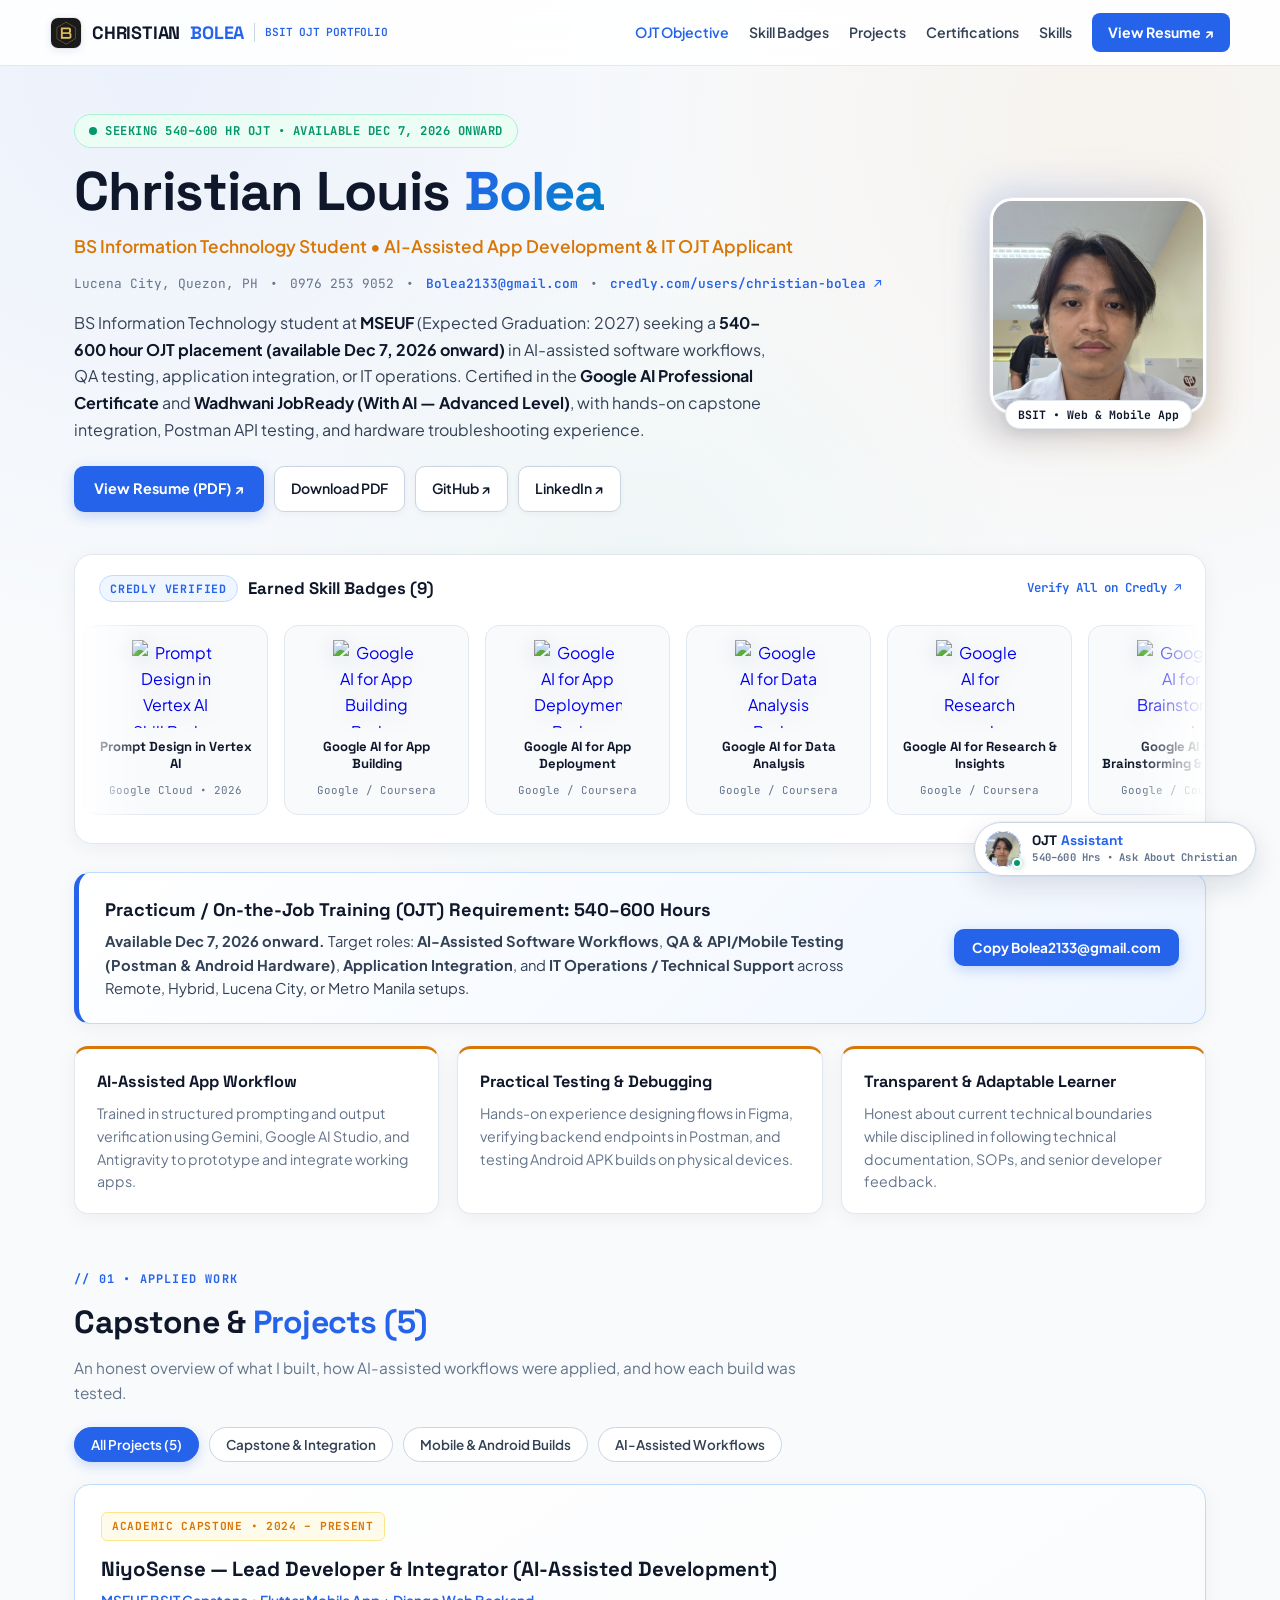
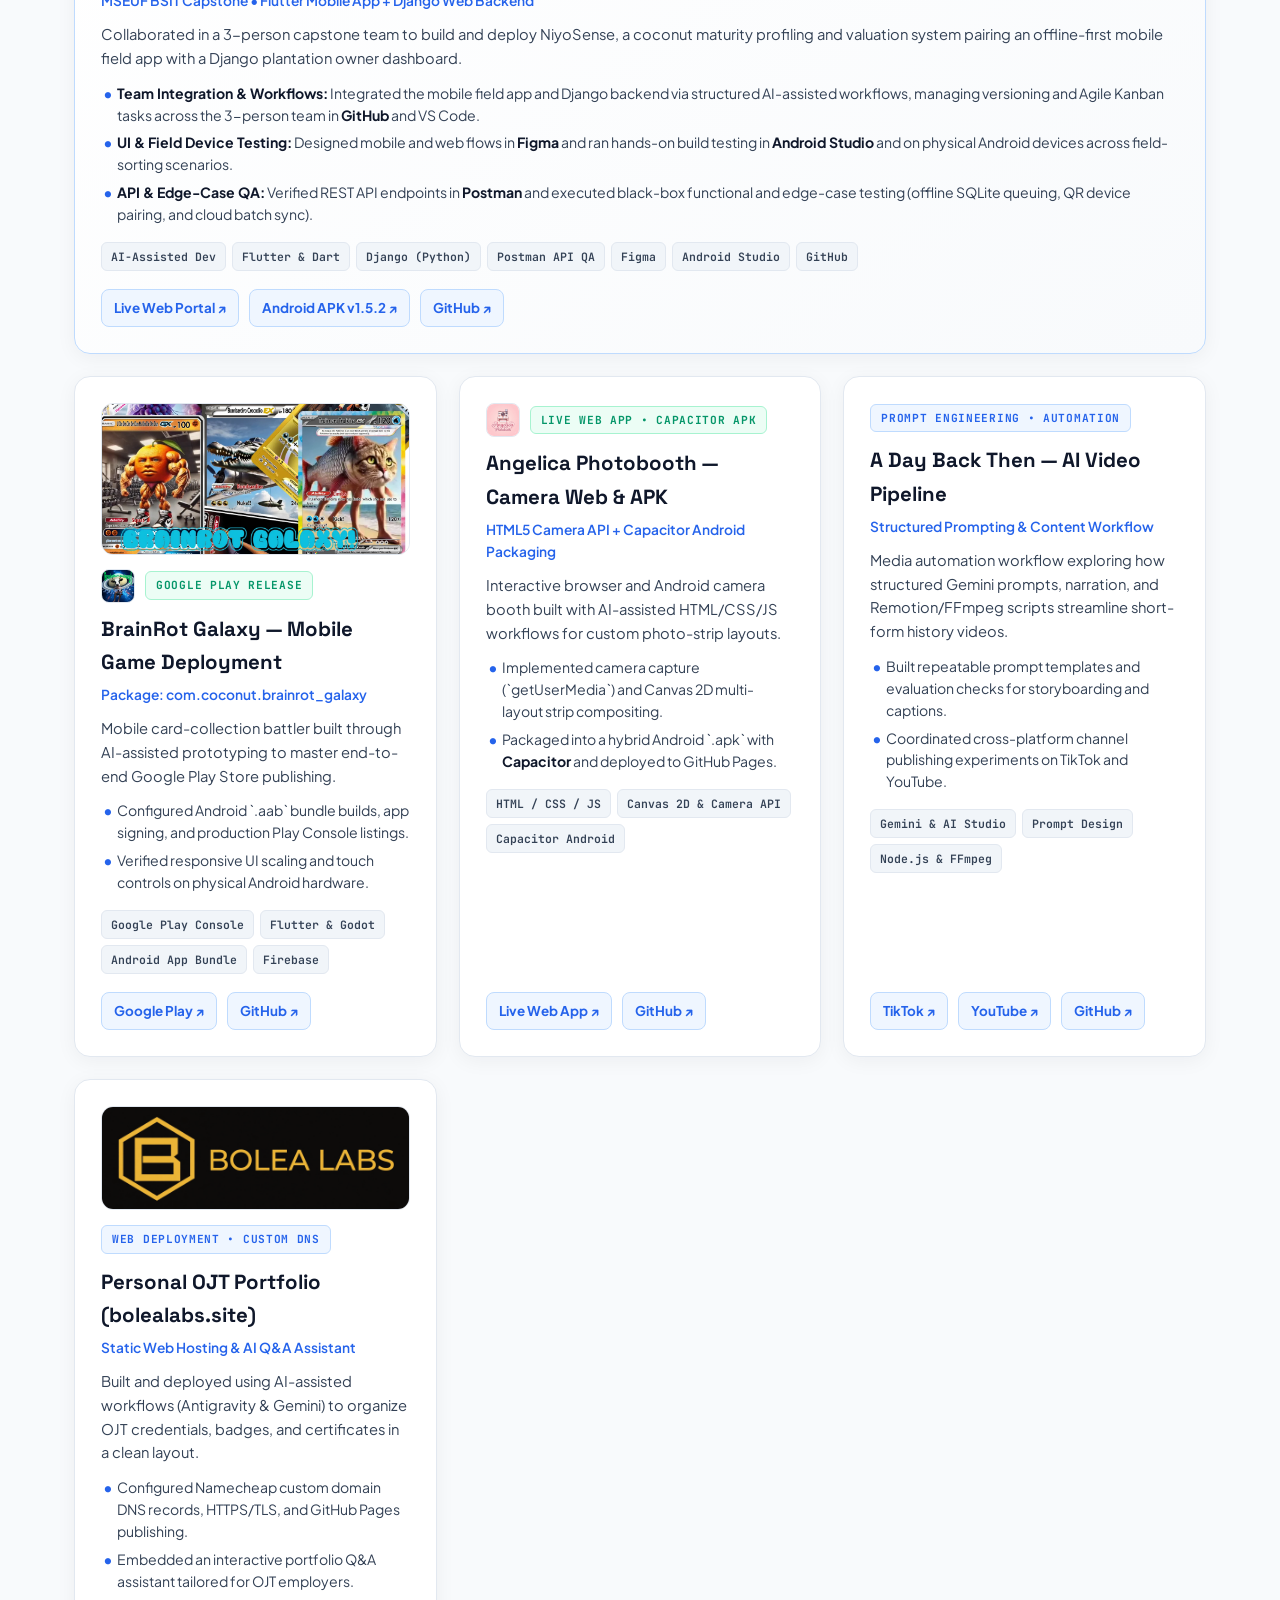
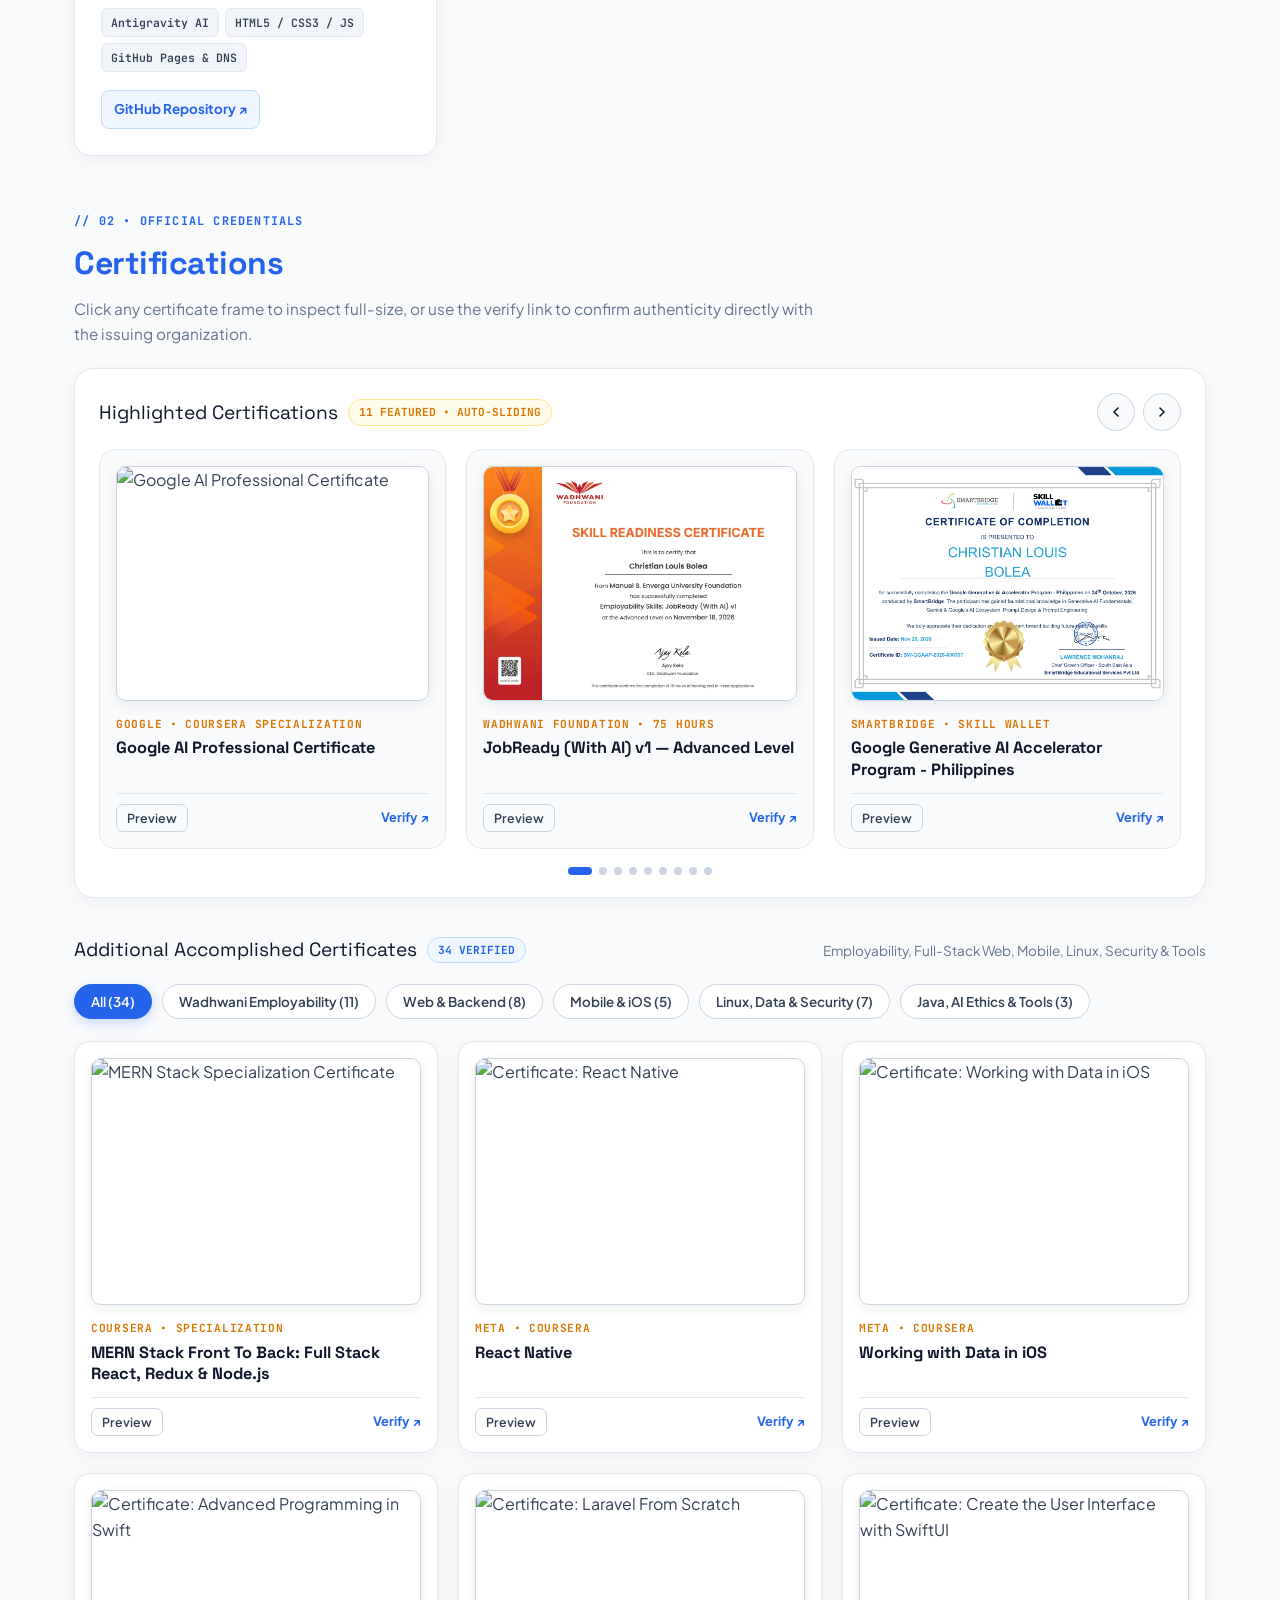
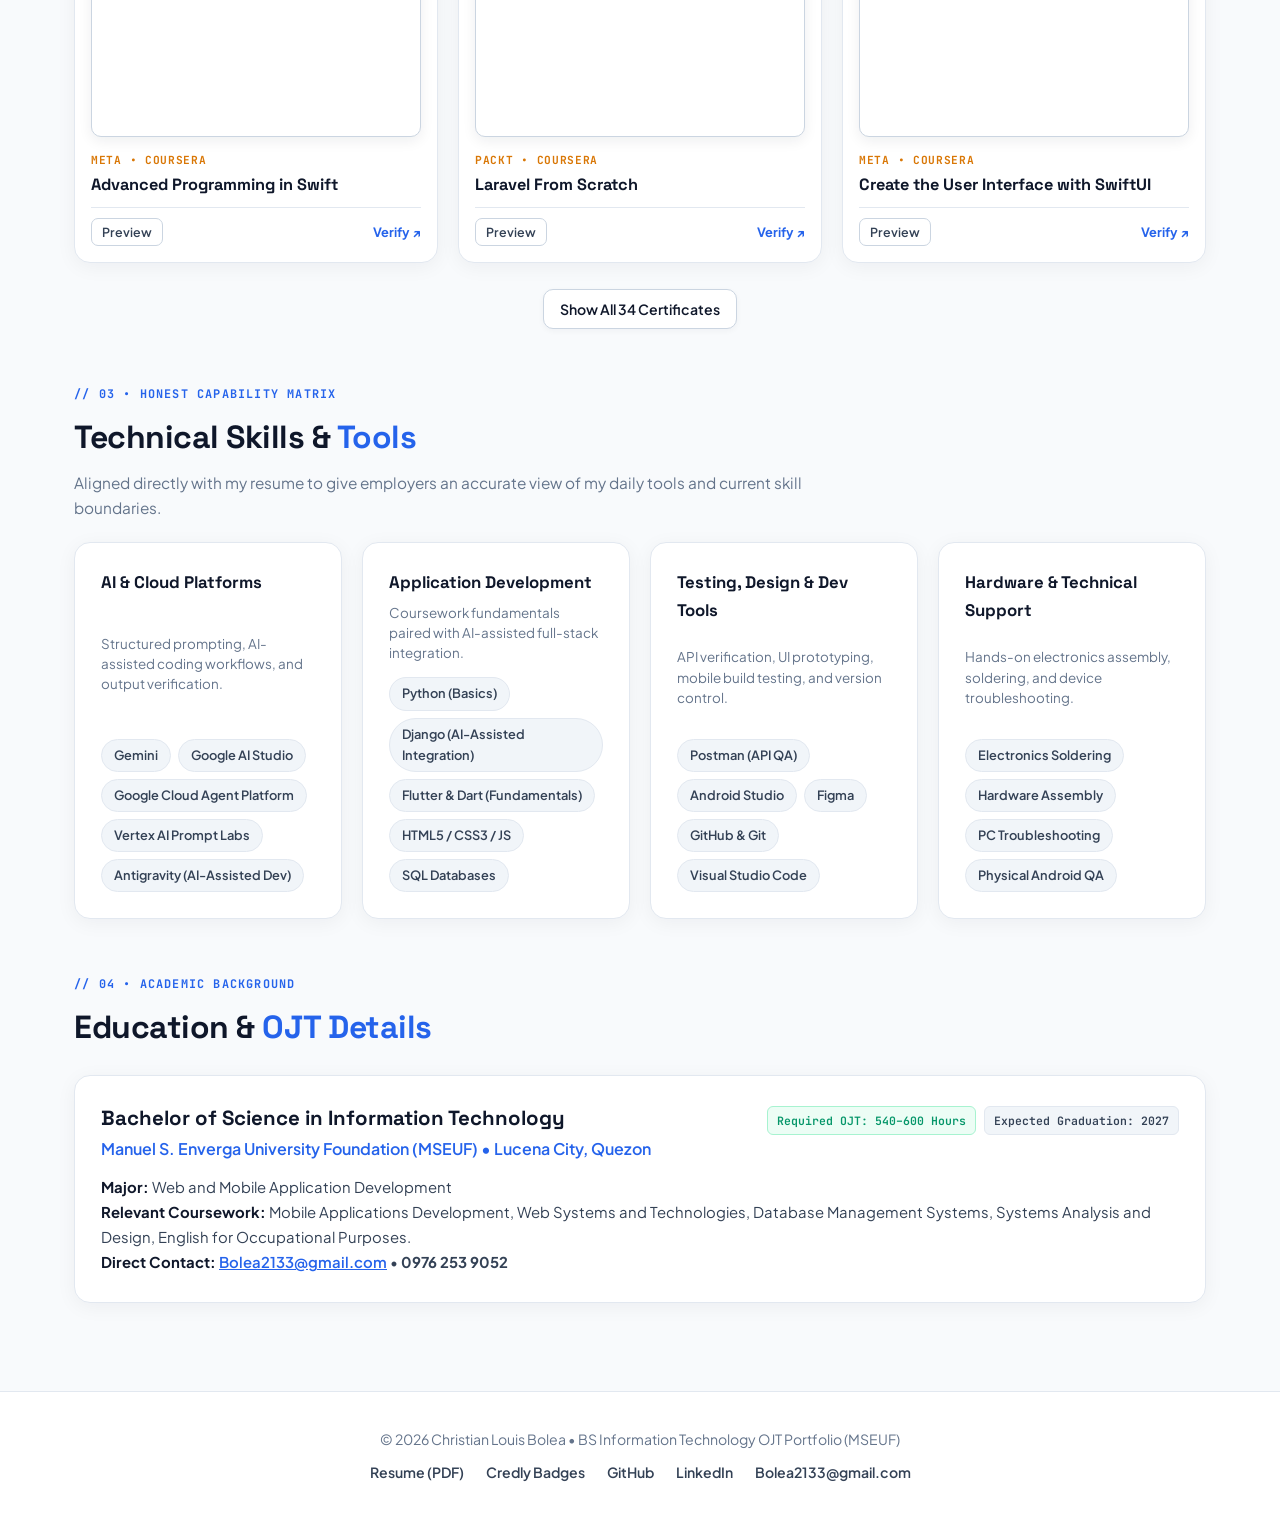
==== commit a4bf43c3: "feat: add SmartBridge Skill Wallet Google Generative AI Accelerator certificate" ====
--- a/index.html
+++ b/index.html
@@ -17,7 +17,7 @@
   <link rel="preconnect" href="https://fonts.googleapis.com">
   <link rel="preconnect" href="https://fonts.gstatic.com" crossorigin>
   <link href="https://fonts.googleapis.com/css2?family=JetBrains+Mono:wght@400;500;600;700&family=Plus+Jakarta+Sans:wght@400;500;600;700;800&family=Space+Grotesk:wght@500;600;700&display=swap" rel="stylesheet">
-  <link rel="stylesheet" href="/agent.css?v=20261124m">
+  <link rel="stylesheet" href="/agent.css?v=20261124m2">
 
   <style>
     :root {
@@ -1814,12 +1814,12 @@
         <p class="section-subtitle">Click any certificate frame to inspect full-size, or use the verify link to confirm authenticity directly with the issuing organization.</p>
       </div>
 
-      <!-- Part A: Highlighted Certifications Auto-Sliding Carousel (10 Slides) -->
+      <!-- Part A: Highlighted Certifications Auto-Sliding Carousel (11 Slides) -->
       <div class="cert-slider-wrap" id="certSliderWrap">
         <div class="cert-slider-topbar">
           <div class="cert-sub-heading">
             <span>Highlighted Certifications</span>
-            <span class="cert-sub-pill">10 Featured &bull; Auto-Sliding</span>
+            <span class="cert-sub-pill">11 Featured &bull; Auto-Sliding</span>
           </div>
           <div class="slider-controls">
             <button class="slider-btn" id="certPrevBtn" aria-label="Previous certificate slide">
@@ -1861,6 +1861,22 @@
                 <div class="cert-actions-row">
                   <button class="btn-preview-sm" onclick="openLightboxImg('/certs/wadhwani/6afd82d5e9122901c229675e.webp', 'Employability Skills: JobReady (With AI) v1 — Advanced Level', 'Wadhwani Foundation • 75 Hours', 'https://web.certificate.wfglobal.org/en/certificate?certificateId=6afd82d5e9122901c229675e')">Preview</button>
                   <a href="https://web.certificate.wfglobal.org/en/certificate?certificateId=6afd82d5e9122901c229675e" target="_blank" rel="noopener" class="cert-verify">Verify &nearr;</a>
+                </div>
+              </div>
+            </div>
+
+            <!-- Skill Wallet / SmartBridge: Google Generative AI Accelerator Program - Philippines -->
+            <div class="cert-slide">
+              <div class="cert-frame" onclick="openLightboxImg('/certs/skillwallet/SW-GGAAP-2026-000337.webp', 'Google Generative AI Accelerator Program - Philippines', 'SmartBridge / Skill Wallet • Nov 2026', 'https://ph.myskillwallet.ai/verify/certificate/8FE8F19263A4')">
+                <img src="/certs/skillwallet/SW-GGAAP-2026-000337.webp" alt="Certificate: Google Generative AI Accelerator Program - Philippines (SmartBridge / Skill Wallet)" loading="lazy">
+                <span class="cert-zoom-hint">Click to Zoom</span>
+              </div>
+              <div class="cert-card-meta">
+                <div class="cert-issuer">SmartBridge &bull; Skill Wallet</div>
+                <div class="cert-name">Google Generative AI Accelerator Program - Philippines</div>
+                <div class="cert-actions-row">
+                  <button class="btn-preview-sm" onclick="openLightboxImg('/certs/skillwallet/SW-GGAAP-2026-000337.webp', 'Google Generative AI Accelerator Program - Philippines', 'SmartBridge / Skill Wallet • Nov 2026', 'https://ph.myskillwallet.ai/verify/certificate/8FE8F19263A4')">Preview</button>
+                  <a href="https://ph.myskillwallet.ai/verify/certificate/8FE8F19263A4" target="_blank" rel="noopener" class="cert-verify">Verify &nearr;</a>
                 </div>
               </div>
             </div>
@@ -2947,6 +2963,6 @@
       if (e.key === 'Escape') closeLightbox();
     });
   </script>
-  <script src="/agent.js?v=20261124m"></script>
+  <script src="/agent.js?v=20261125"></script>
 </body>
 </html>
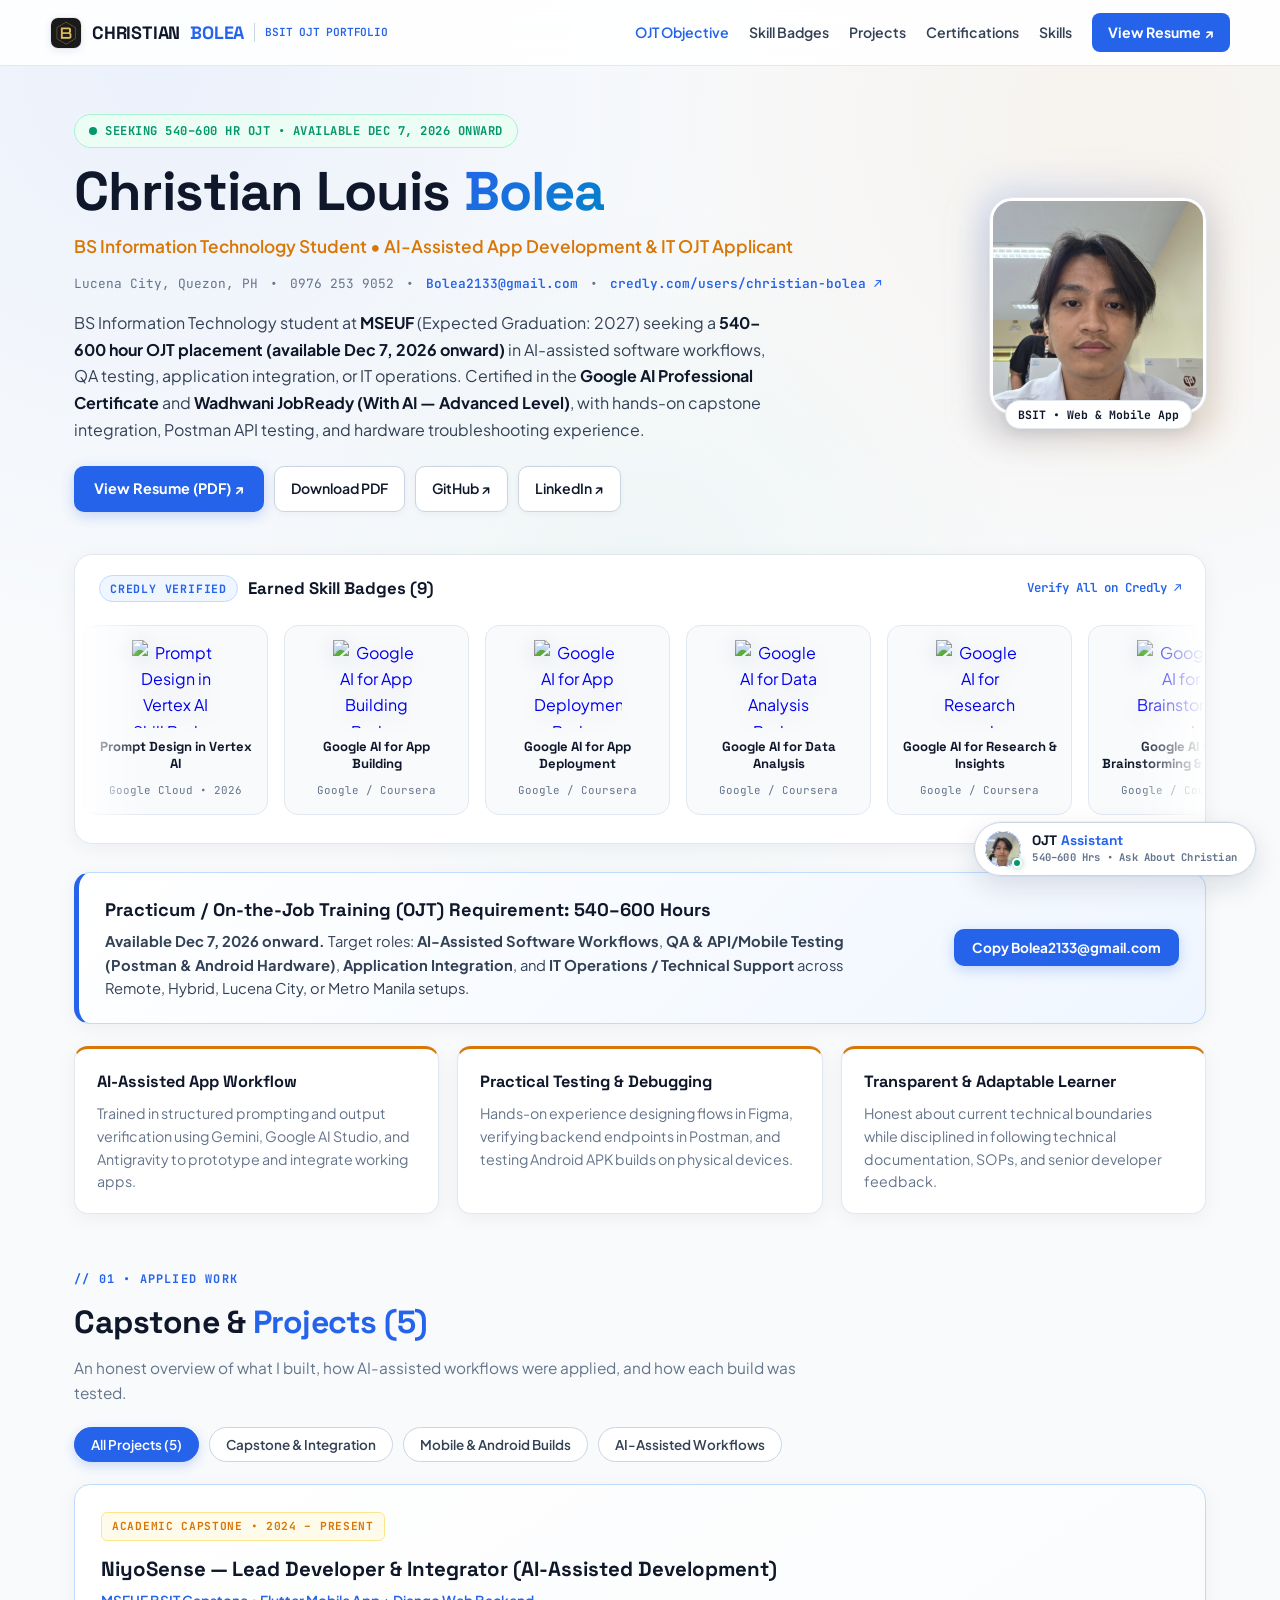
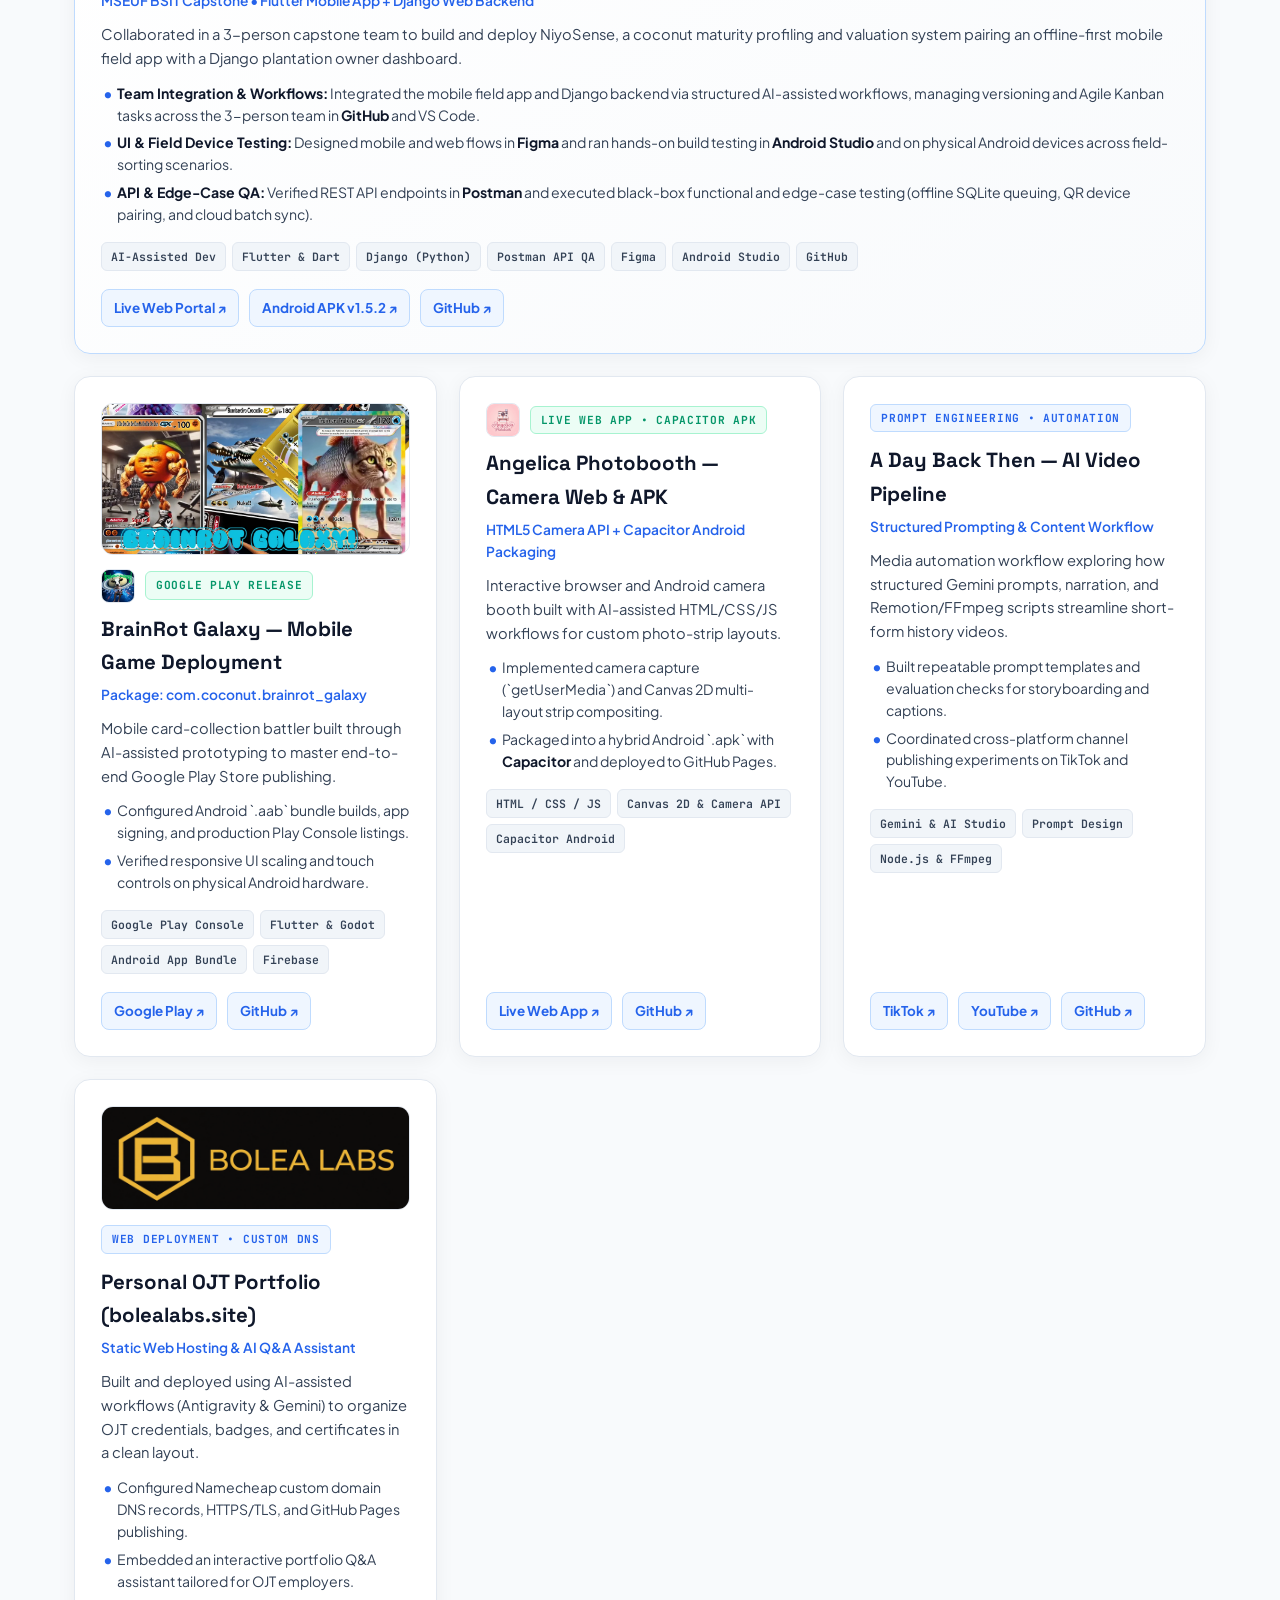
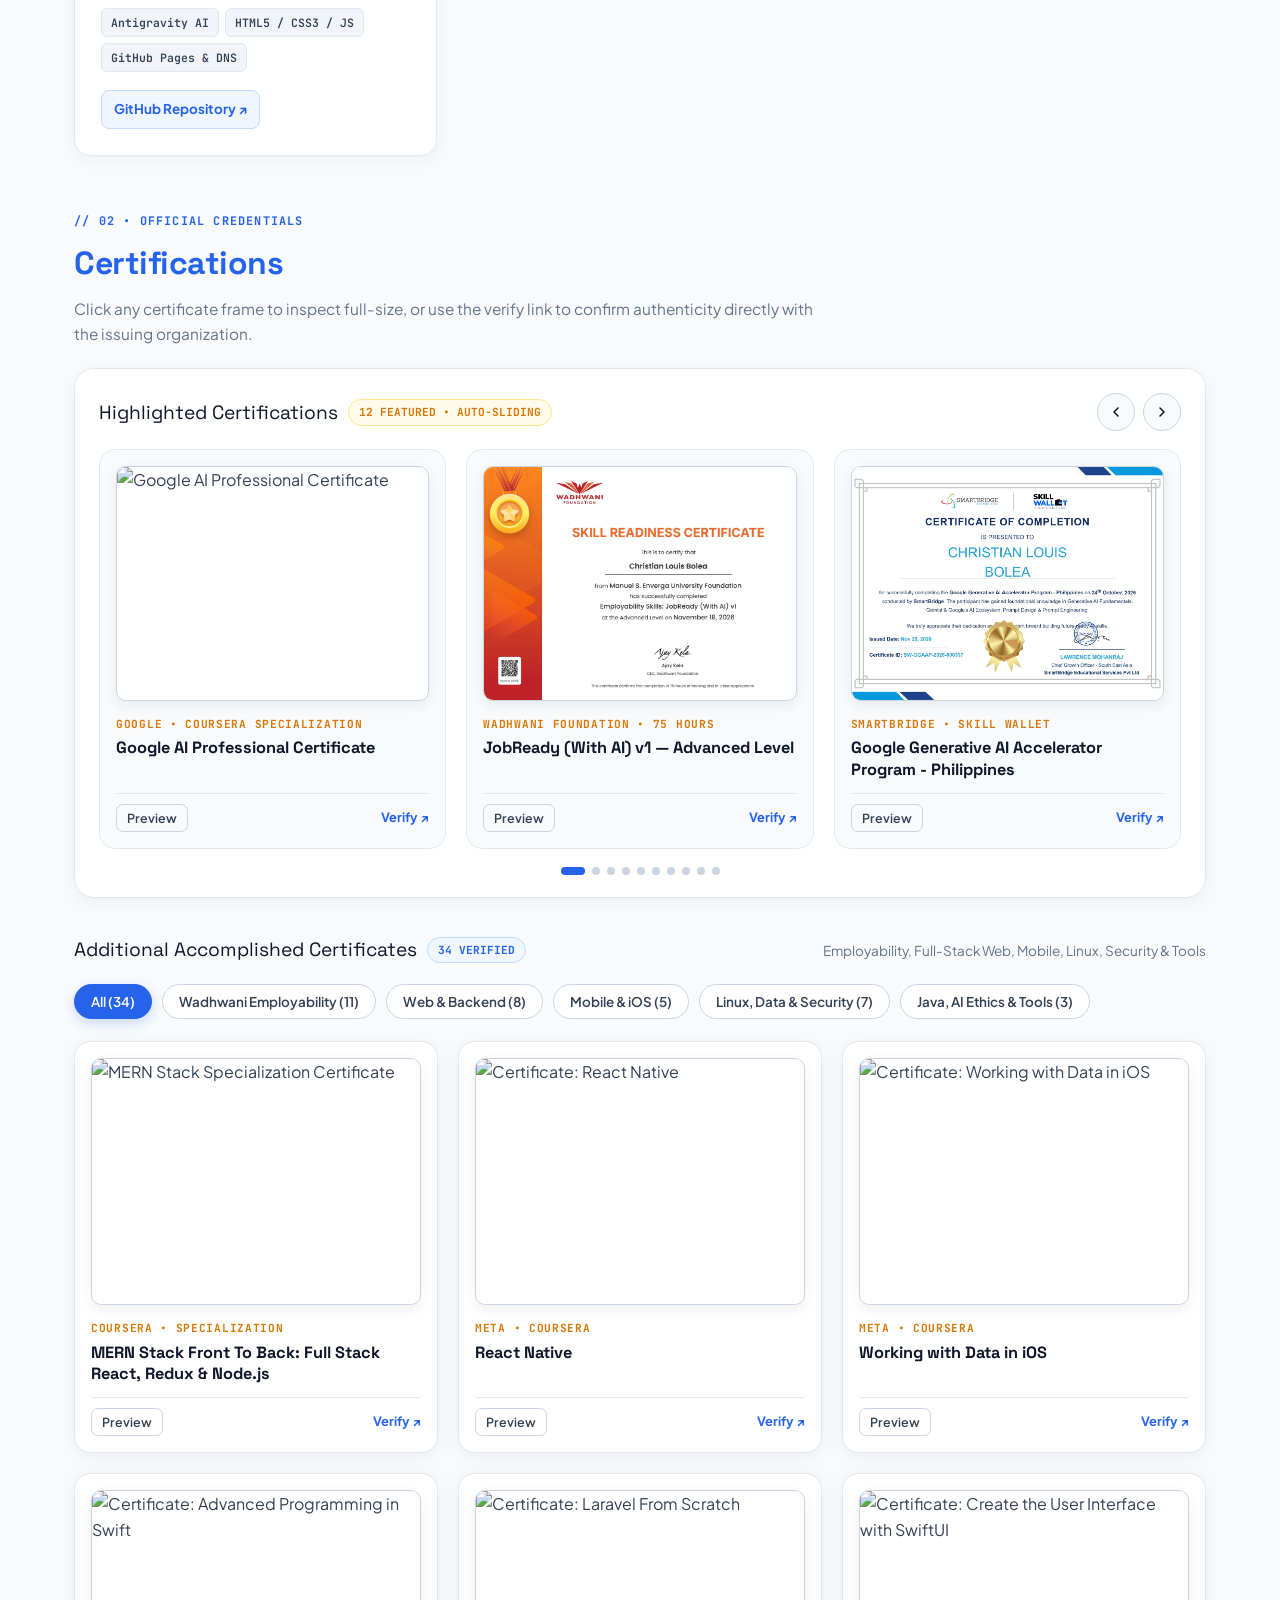
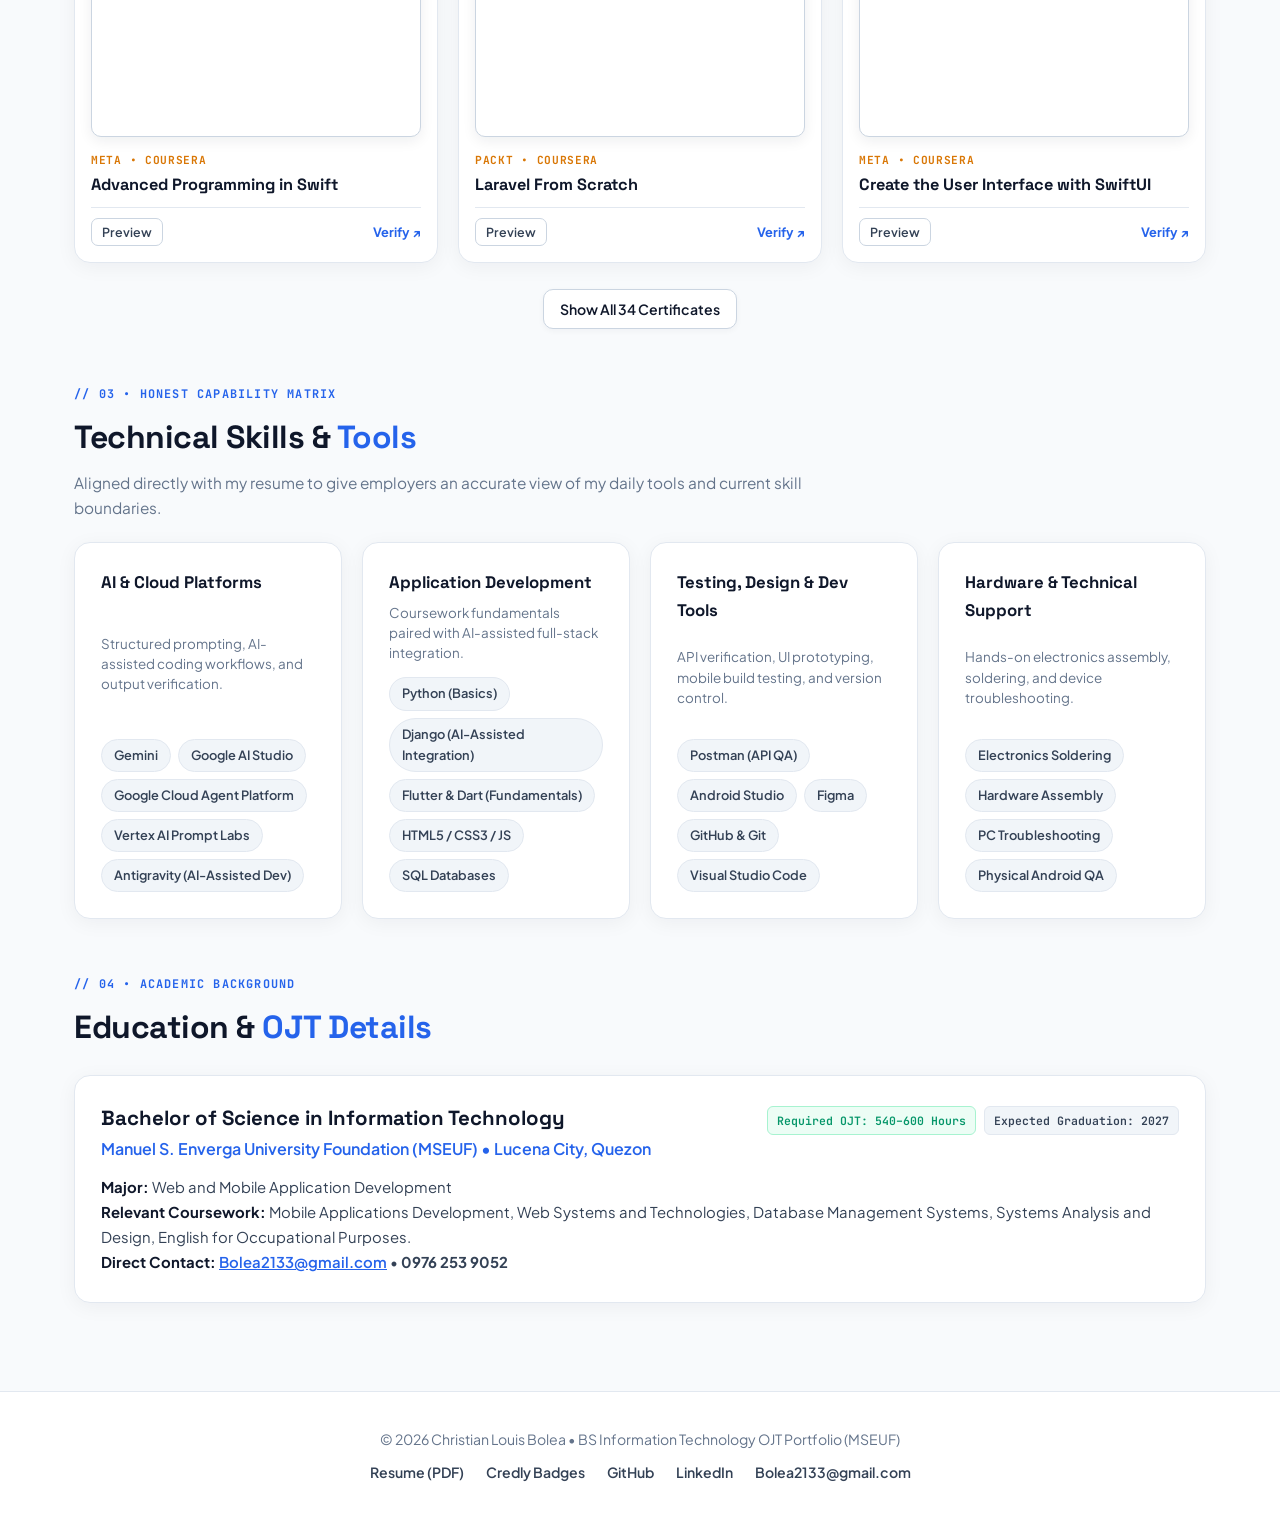
==== commit 050efc7f: "feat: add AI Singapore AISG AI for Good Workshop certificate" ====
--- a/index.html
+++ b/index.html
@@ -1814,12 +1814,12 @@
         <p class="section-subtitle">Click any certificate frame to inspect full-size, or use the verify link to confirm authenticity directly with the issuing organization.</p>
       </div>
 
-      <!-- Part A: Highlighted Certifications Auto-Sliding Carousel (11 Slides) -->
+      <!-- Part A: Highlighted Certifications Auto-Sliding Carousel (12 Slides) -->
       <div class="cert-slider-wrap" id="certSliderWrap">
         <div class="cert-slider-topbar">
           <div class="cert-sub-heading">
             <span>Highlighted Certifications</span>
-            <span class="cert-sub-pill">11 Featured &bull; Auto-Sliding</span>
+            <span class="cert-sub-pill">12 Featured &bull; Auto-Sliding</span>
           </div>
           <div class="slider-controls">
             <button class="slider-btn" id="certPrevBtn" aria-label="Previous certificate slide">
@@ -1877,6 +1877,22 @@
                 <div class="cert-actions-row">
                   <button class="btn-preview-sm" onclick="openLightboxImg('/certs/skillwallet/SW-GGAAP-2026-000337.webp', 'Google Generative AI Accelerator Program - Philippines', 'SmartBridge / Skill Wallet • Nov 2026', 'https://ph.myskillwallet.ai/verify/certificate/8FE8F19263A4')">Preview</button>
                   <a href="https://ph.myskillwallet.ai/verify/certificate/8FE8F19263A4" target="_blank" rel="noopener" class="cert-verify">Verify &nearr;</a>
+                </div>
+              </div>
+            </div>
+
+            <!-- AI Singapore: AISG AI for Good Workshop -->
+            <div class="cert-slide">
+              <div class="cert-frame" onclick="openLightboxImg('/certs/aisingapore/aisg-ai-for-good-workshop.webp', 'AISG AI for Good Workshop', 'AI Singapore • Supported by Meta • Mar 2026', 'https://certificates.aisingapore.org/certificate-verification/12D0898E9-12D08975D-12CEB263C/')">
+                <img src="/certs/aisingapore/aisg-ai-for-good-workshop.webp" alt="Certificate: AISG AI for Good Workshop (AI Singapore, Supported by Meta)" loading="lazy">
+                <span class="cert-zoom-hint">Click to Zoom</span>
+              </div>
+              <div class="cert-card-meta">
+                <div class="cert-issuer">AI Singapore &bull; Supported by Meta</div>
+                <div class="cert-name">AISG AI for Good Workshop</div>
+                <div class="cert-actions-row">
+                  <button class="btn-preview-sm" onclick="openLightboxImg('/certs/aisingapore/aisg-ai-for-good-workshop.webp', 'AISG AI for Good Workshop', 'AI Singapore • Supported by Meta • Mar 2026', 'https://certificates.aisingapore.org/certificate-verification/12D0898E9-12D08975D-12CEB263C/')">Preview</button>
+                  <a href="https://certificates.aisingapore.org/certificate-verification/12D0898E9-12D08975D-12CEB263C/" target="_blank" rel="noopener" class="cert-verify">Verify &nearr;</a>
                 </div>
               </div>
             </div>
@@ -2963,6 +2979,6 @@
       if (e.key === 'Escape') closeLightbox();
     });
   </script>
-  <script src="/agent.js?v=20261125"></script>
+  <script src="/agent.js?v=20261125b"></script>
 </body>
 </html>
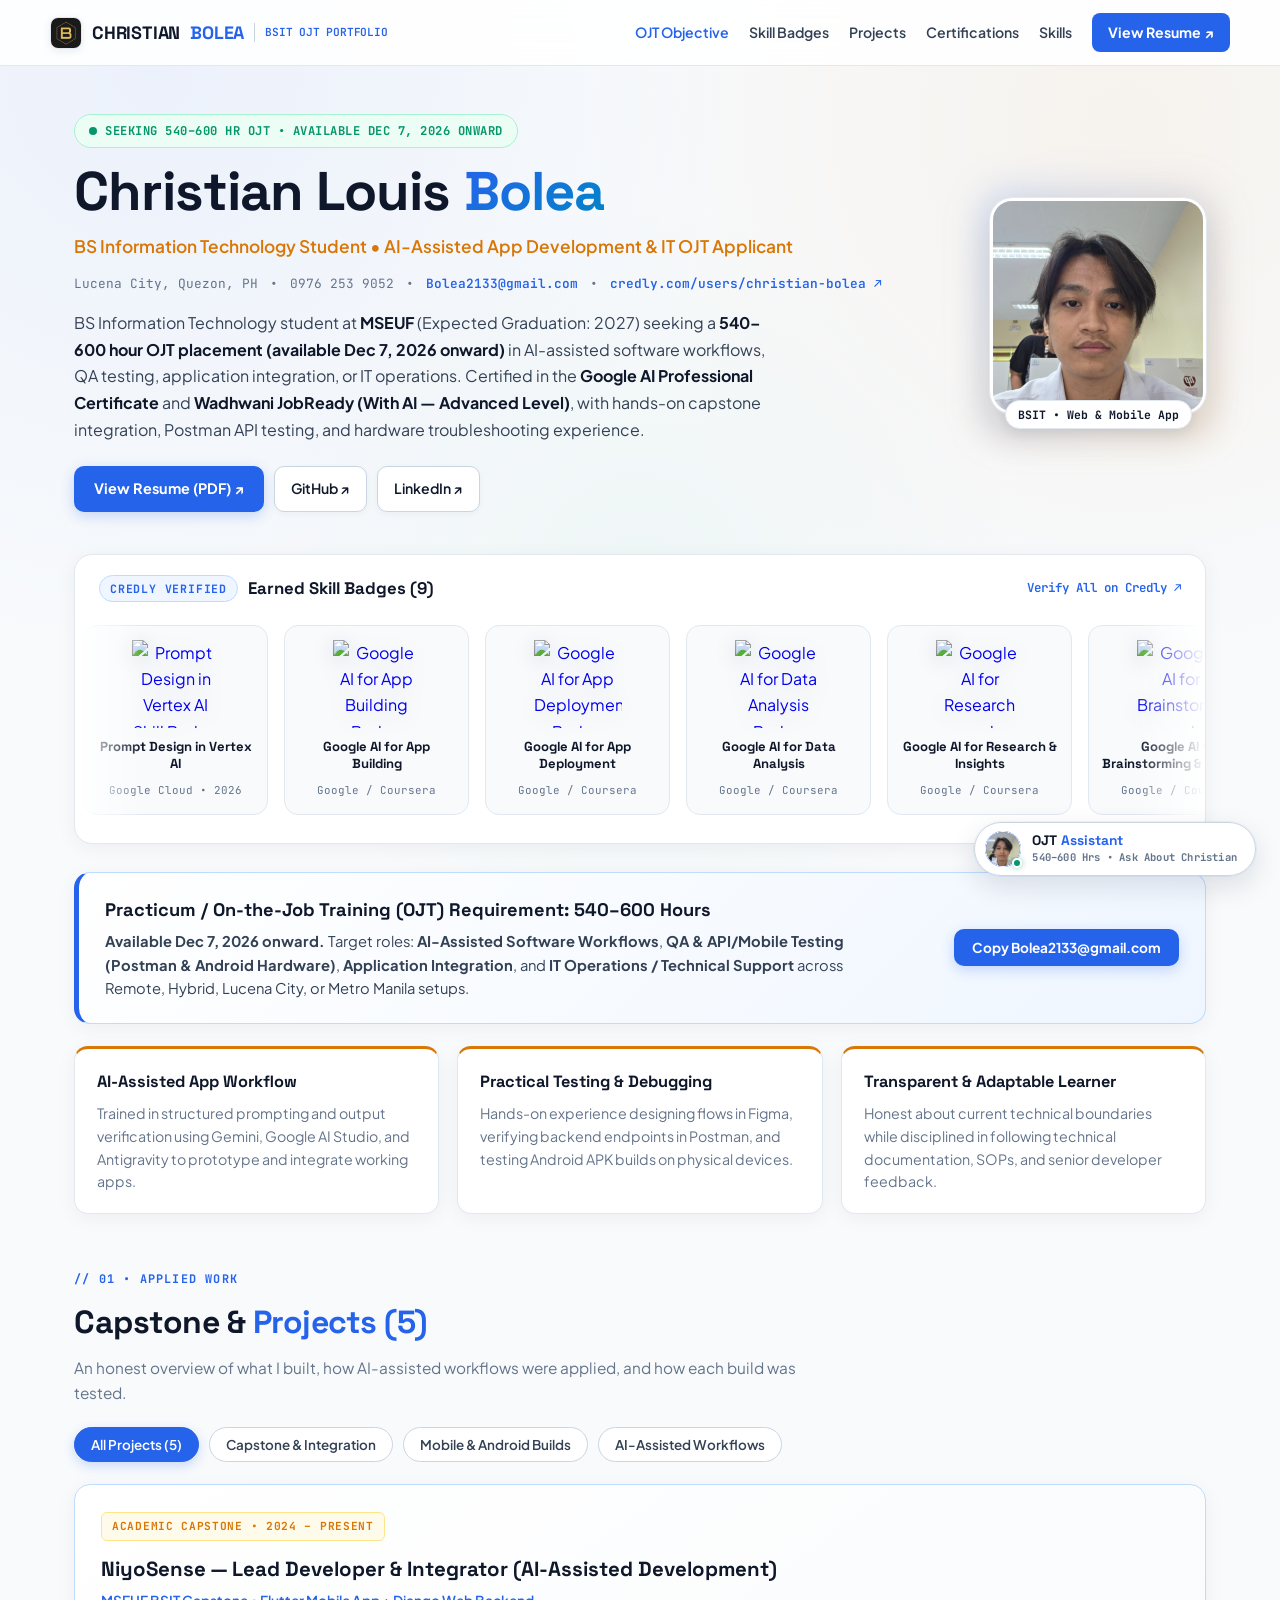
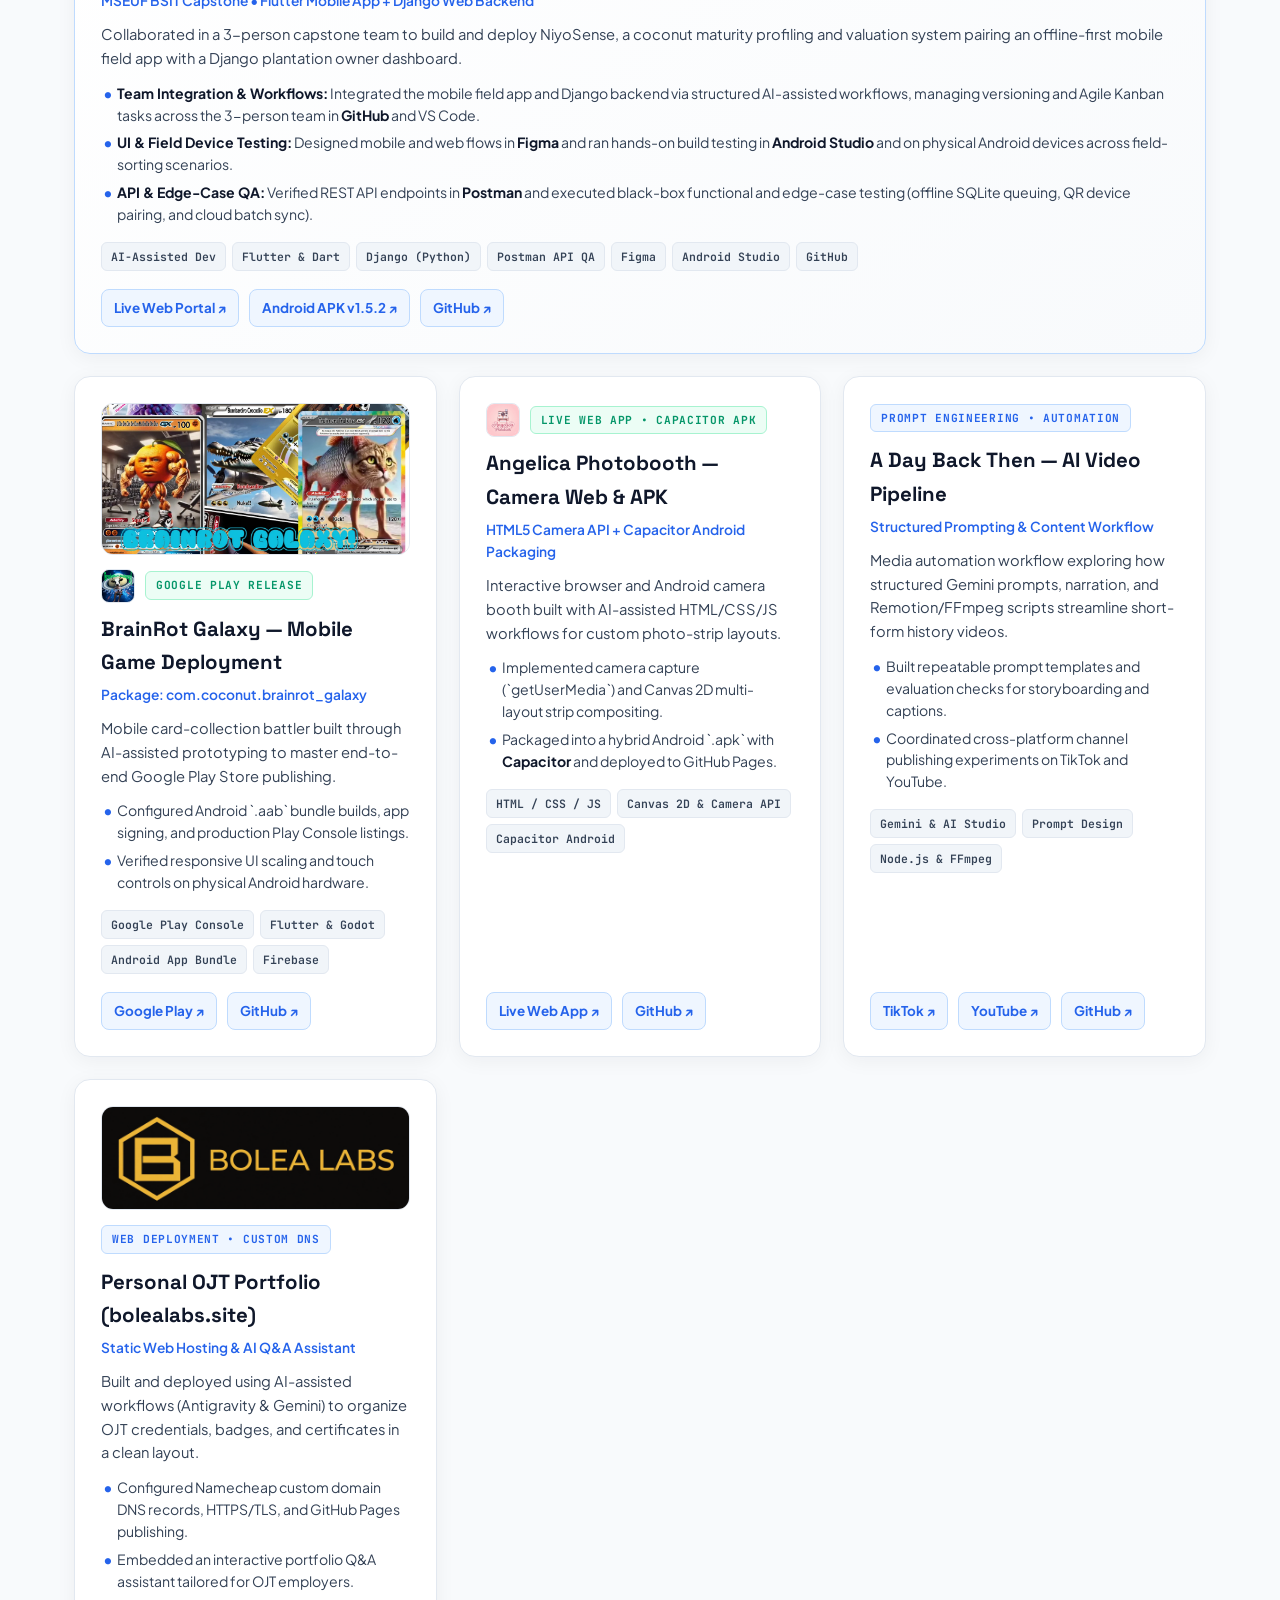
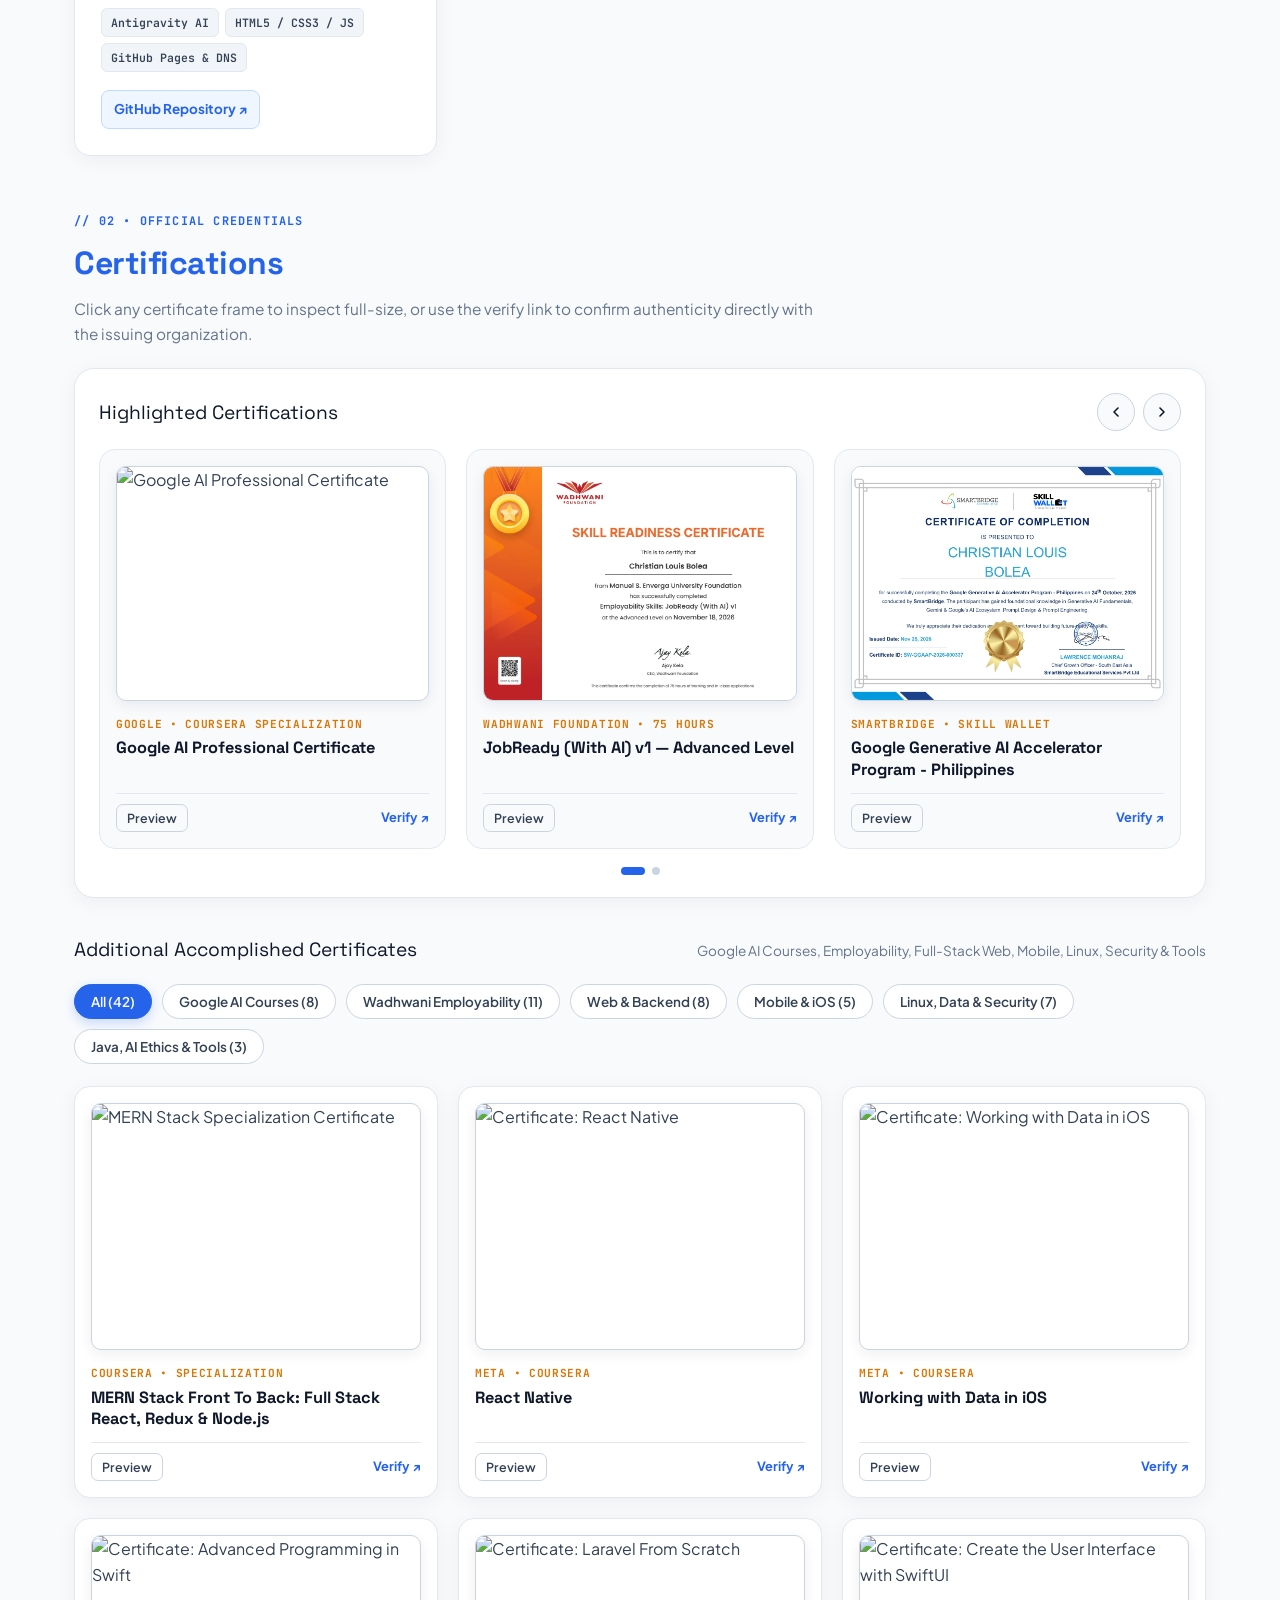
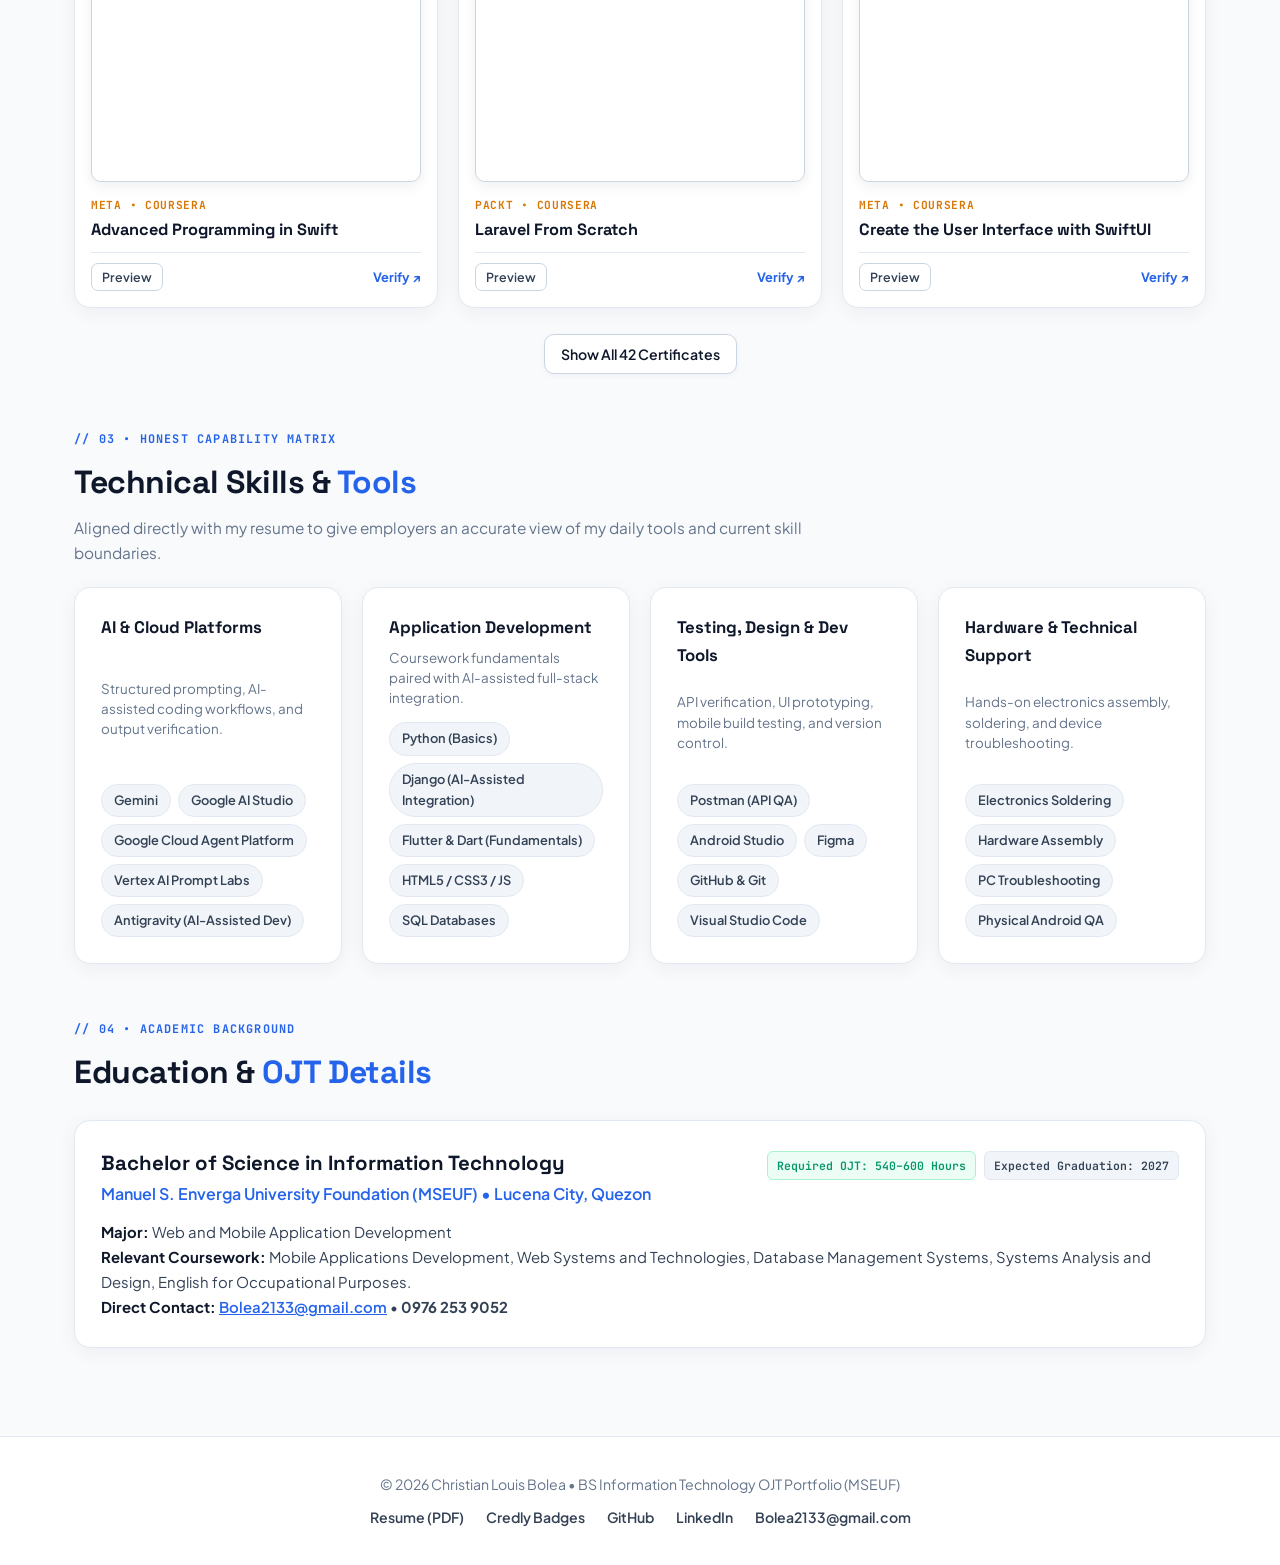
==== commit 6fa96cdf: "refactor: remove download PDF button and cert pills, move 8 Google AI courses to additional certs" ====
--- a/index.html
+++ b/index.html
@@ -1439,7 +1439,6 @@
         </p>
         <div class="hero-actions">
           <a href="/resume.pdf" target="_blank" rel="noopener" class="btn-primary">View Resume (PDF) &nearr;</a>
-          <a href="/resume.pdf" download="Christian_Louis_Bolea_Resume.pdf" class="btn-secondary">Download PDF</a>
           <a href="https://github.com/Cbolea23" target="_blank" rel="noopener" class="btn-secondary">GitHub &nearr;</a>
           <a href="https://www.linkedin.com/in/bolea23" target="_blank" rel="noopener" class="btn-secondary">LinkedIn &nearr;</a>
         </div>
@@ -1814,12 +1813,11 @@
         <p class="section-subtitle">Click any certificate frame to inspect full-size, or use the verify link to confirm authenticity directly with the issuing organization.</p>
       </div>
 
-      <!-- Part A: Highlighted Certifications Auto-Sliding Carousel (12 Slides) -->
+      <!-- Part A: Highlighted Certifications Auto-Sliding Carousel (4 Slides) -->
       <div class="cert-slider-wrap" id="certSliderWrap">
         <div class="cert-slider-topbar">
           <div class="cert-sub-heading">
             <span>Highlighted Certifications</span>
-            <span class="cert-sub-pill">12 Featured &bull; Auto-Sliding</span>
           </div>
           <div class="slider-controls">
             <button class="slider-btn" id="certPrevBtn" aria-label="Previous certificate slide">
@@ -1897,150 +1895,23 @@
               </div>
             </div>
 
-            <!-- H3: AI for Data Analysis -->
-            <div class="cert-slide">
-              <div class="cert-frame" onclick="openLightboxImg('https://s3.amazonaws.com/coursera_assets/meta_images/generated/CERTIFICATE_LANDING_PAGE/CERTIFICATE_LANDING_PAGE~SIDFAA7LIDKL/CERTIFICATE_LANDING_PAGE~SIDFAA7LIDKL.jpeg', 'AI for Data Analysis', 'Google / Coursera', 'https://coursera.org/share/886399000ee8d1f0795247a4db77de40')">
-                <img src="https://s3.amazonaws.com/coursera_assets/meta_images/generated/CERTIFICATE_LANDING_PAGE/CERTIFICATE_LANDING_PAGE~SIDFAA7LIDKL/CERTIFICATE_LANDING_PAGE~SIDFAA7LIDKL.jpeg" alt="Certificate: AI for Data Analysis" loading="lazy">
-                <span class="cert-zoom-hint">Click to Zoom</span>
-              </div>
-              <div class="cert-card-meta">
-                <div class="cert-issuer">Google &bull; Coursera</div>
-                <div class="cert-name">AI for Data Analysis</div>
-                <div class="cert-actions-row">
-                  <button class="btn-preview-sm" onclick="openLightboxImg('https://s3.amazonaws.com/coursera_assets/meta_images/generated/CERTIFICATE_LANDING_PAGE/CERTIFICATE_LANDING_PAGE~SIDFAA7LIDKL/CERTIFICATE_LANDING_PAGE~SIDFAA7LIDKL.jpeg', 'AI for Data Analysis', 'Google / Coursera', 'https://coursera.org/share/886399000ee8d1f0795247a4db77de40')">Preview</button>
-                  <a href="https://coursera.org/share/886399000ee8d1f0795247a4db77de40" target="_blank" rel="noopener" class="cert-verify">Verify &nearr;</a>
-                </div>
-              </div>
-            </div>
-
-            <!-- H4: AI for Content Creation -->
-            <div class="cert-slide">
-              <div class="cert-frame" onclick="openLightboxImg('https://s3.amazonaws.com/coursera_assets/meta_images/generated/CERTIFICATE_LANDING_PAGE/CERTIFICATE_LANDING_PAGE~IHXS1PAHAGSA/CERTIFICATE_LANDING_PAGE~IHXS1PAHAGSA.jpeg', 'AI for Content Creation', 'Google / Coursera', 'https://coursera.org/share/ed02016f43c65a4ff34cdc6b8f4f43e4')">
-                <img src="https://s3.amazonaws.com/coursera_assets/meta_images/generated/CERTIFICATE_LANDING_PAGE/CERTIFICATE_LANDING_PAGE~IHXS1PAHAGSA/CERTIFICATE_LANDING_PAGE~IHXS1PAHAGSA.jpeg" alt="Certificate: AI for Content Creation" loading="lazy">
-                <span class="cert-zoom-hint">Click to Zoom</span>
-              </div>
-              <div class="cert-card-meta">
-                <div class="cert-issuer">Google &bull; Coursera</div>
-                <div class="cert-name">AI for Content Creation</div>
-                <div class="cert-actions-row">
-                  <button class="btn-preview-sm" onclick="openLightboxImg('https://s3.amazonaws.com/coursera_assets/meta_images/generated/CERTIFICATE_LANDING_PAGE/CERTIFICATE_LANDING_PAGE~IHXS1PAHAGSA/CERTIFICATE_LANDING_PAGE~IHXS1PAHAGSA.jpeg', 'AI for Content Creation', 'Google / Coursera', 'https://coursera.org/share/ed02016f43c65a4ff34cdc6b8f4f43e4')">Preview</button>
-                  <a href="https://coursera.org/share/ed02016f43c65a4ff34cdc6b8f4f43e4" target="_blank" rel="noopener" class="cert-verify">Verify &nearr;</a>
-                </div>
-              </div>
-            </div>
-
-            <!-- H5: AI for Writing and Communicating -->
-            <div class="cert-slide">
-              <div class="cert-frame" onclick="openLightboxImg('https://s3.amazonaws.com/coursera_assets/meta_images/generated/CERTIFICATE_LANDING_PAGE/CERTIFICATE_LANDING_PAGE~QT93KB1UPGMR/CERTIFICATE_LANDING_PAGE~QT93KB1UPGMR.jpeg', 'AI for Writing and Communicating', 'Google / Coursera', 'https://coursera.org/share/6e1c48d141a9cb727b153bd955084b9f')">
-                <img src="https://s3.amazonaws.com/coursera_assets/meta_images/generated/CERTIFICATE_LANDING_PAGE/CERTIFICATE_LANDING_PAGE~QT93KB1UPGMR/CERTIFICATE_LANDING_PAGE~QT93KB1UPGMR.jpeg" alt="Certificate: AI for Writing and Communicating" loading="lazy">
-                <span class="cert-zoom-hint">Click to Zoom</span>
-              </div>
-              <div class="cert-card-meta">
-                <div class="cert-issuer">Google &bull; Coursera</div>
-                <div class="cert-name">AI for Writing and Communicating</div>
-                <div class="cert-actions-row">
-                  <button class="btn-preview-sm" onclick="openLightboxImg('https://s3.amazonaws.com/coursera_assets/meta_images/generated/CERTIFICATE_LANDING_PAGE/CERTIFICATE_LANDING_PAGE~QT93KB1UPGMR/CERTIFICATE_LANDING_PAGE~QT93KB1UPGMR.jpeg', 'AI for Writing and Communicating', 'Google / Coursera', 'https://coursera.org/share/6e1c48d141a9cb727b153bd955084b9f')">Preview</button>
-                  <a href="https://coursera.org/share/6e1c48d141a9cb727b153bd955084b9f" target="_blank" rel="noopener" class="cert-verify">Verify &nearr;</a>
-                </div>
-              </div>
-            </div>
-
-            <!-- H6: AI for Research and Insights -->
-            <div class="cert-slide">
-              <div class="cert-frame" onclick="openLightboxImg('https://s3.amazonaws.com/coursera_assets/meta_images/generated/CERTIFICATE_LANDING_PAGE/CERTIFICATE_LANDING_PAGE~GREYJ82VP2DV/CERTIFICATE_LANDING_PAGE~GREYJ82VP2DV.jpeg', 'AI for Research and Insights', 'Google / Coursera', 'https://coursera.org/share/c0851f0b0477ce39814c1542aa16133f')">
-                <img src="https://s3.amazonaws.com/coursera_assets/meta_images/generated/CERTIFICATE_LANDING_PAGE/CERTIFICATE_LANDING_PAGE~GREYJ82VP2DV/CERTIFICATE_LANDING_PAGE~GREYJ82VP2DV.jpeg" alt="Certificate: AI for Research and Insights" loading="lazy">
-                <span class="cert-zoom-hint">Click to Zoom</span>
-              </div>
-              <div class="cert-card-meta">
-                <div class="cert-issuer">Google &bull; Coursera</div>
-                <div class="cert-name">AI for Research and Insights</div>
-                <div class="cert-actions-row">
-                  <button class="btn-preview-sm" onclick="openLightboxImg('https://s3.amazonaws.com/coursera_assets/meta_images/generated/CERTIFICATE_LANDING_PAGE/CERTIFICATE_LANDING_PAGE~GREYJ82VP2DV/CERTIFICATE_LANDING_PAGE~GREYJ82VP2DV.jpeg', 'AI for Research and Insights', 'Google / Coursera', 'https://coursera.org/share/c0851f0b0477ce39814c1542aa16133f')">Preview</button>
-                  <a href="https://coursera.org/share/c0851f0b0477ce39814c1542aa16133f" target="_blank" rel="noopener" class="cert-verify">Verify &nearr;</a>
-                </div>
-              </div>
-            </div>
-
-            <!-- H7: AI for Brainstorming and Planning -->
-            <div class="cert-slide">
-              <div class="cert-frame" onclick="openLightboxImg('https://s3.amazonaws.com/coursera_assets/meta_images/generated/CERTIFICATE_LANDING_PAGE/CERTIFICATE_LANDING_PAGE~8LEEX4STK5NF/CERTIFICATE_LANDING_PAGE~8LEEX4STK5NF.jpeg', 'AI for Brainstorming and Planning', 'Google / Coursera', 'https://coursera.org/share/388de16506f2a04ad92005dbfd325e9b')">
-                <img src="https://s3.amazonaws.com/coursera_assets/meta_images/generated/CERTIFICATE_LANDING_PAGE/CERTIFICATE_LANDING_PAGE~8LEEX4STK5NF/CERTIFICATE_LANDING_PAGE~8LEEX4STK5NF.jpeg" alt="Certificate: AI for Brainstorming and Planning" loading="lazy">
-                <span class="cert-zoom-hint">Click to Zoom</span>
-              </div>
-              <div class="cert-card-meta">
-                <div class="cert-issuer">Google &bull; Coursera</div>
-                <div class="cert-name">AI for Brainstorming and Planning</div>
-                <div class="cert-actions-row">
-                  <button class="btn-preview-sm" onclick="openLightboxImg('https://s3.amazonaws.com/coursera_assets/meta_images/generated/CERTIFICATE_LANDING_PAGE/CERTIFICATE_LANDING_PAGE~8LEEX4STK5NF/CERTIFICATE_LANDING_PAGE~8LEEX4STK5NF.jpeg', 'AI for Brainstorming and Planning', 'Google / Coursera', 'https://coursera.org/share/388de16506f2a04ad92005dbfd325e9b')">Preview</button>
-                  <a href="https://coursera.org/share/388de16506f2a04ad92005dbfd325e9b" target="_blank" rel="noopener" class="cert-verify">Verify &nearr;</a>
-                </div>
-              </div>
-            </div>
-
-            <!-- H8: AI for App Deployment -->
-            <div class="cert-slide">
-              <div class="cert-frame" onclick="openLightboxImg('https://s3.amazonaws.com/coursera_assets/meta_images/generated/CERTIFICATE_LANDING_PAGE/CERTIFICATE_LANDING_PAGE~TR2W8DQ24UP8/CERTIFICATE_LANDING_PAGE~TR2W8DQ24UP8.jpeg', 'AI for App Deployment', 'Google / Coursera', 'https://coursera.org/share/7af0642ead4bfdc9741073dc4e21a37f')">
-                <img src="https://s3.amazonaws.com/coursera_assets/meta_images/generated/CERTIFICATE_LANDING_PAGE/CERTIFICATE_LANDING_PAGE~TR2W8DQ24UP8/CERTIFICATE_LANDING_PAGE~TR2W8DQ24UP8.jpeg" alt="Certificate: AI for App Deployment" loading="lazy">
-                <span class="cert-zoom-hint">Click to Zoom</span>
-              </div>
-              <div class="cert-card-meta">
-                <div class="cert-issuer">Google &bull; Coursera</div>
-                <div class="cert-name">AI for App Deployment</div>
-                <div class="cert-actions-row">
-                  <button class="btn-preview-sm" onclick="openLightboxImg('https://s3.amazonaws.com/coursera_assets/meta_images/generated/CERTIFICATE_LANDING_PAGE/CERTIFICATE_LANDING_PAGE~TR2W8DQ24UP8/CERTIFICATE_LANDING_PAGE~TR2W8DQ24UP8.jpeg', 'AI for App Deployment', 'Google / Coursera', 'https://coursera.org/share/7af0642ead4bfdc9741073dc4e21a37f')">Preview</button>
-                  <a href="https://coursera.org/share/7af0642ead4bfdc9741073dc4e21a37f" target="_blank" rel="noopener" class="cert-verify">Verify &nearr;</a>
-                </div>
-              </div>
-            </div>
-
-            <!-- H9: AI for App Building -->
-            <div class="cert-slide">
-              <div class="cert-frame" onclick="openLightboxImg('https://s3.amazonaws.com/coursera_assets/meta_images/generated/CERTIFICATE_LANDING_PAGE/CERTIFICATE_LANDING_PAGE~KAZVH0WMM6AM/CERTIFICATE_LANDING_PAGE~KAZVH0WMM6AM.jpeg', 'AI for App Building', 'Google / Coursera', 'https://coursera.org/share/f94a314d4dc887718b7714257eb1bf5e')">
-                <img src="https://s3.amazonaws.com/coursera_assets/meta_images/generated/CERTIFICATE_LANDING_PAGE/CERTIFICATE_LANDING_PAGE~KAZVH0WMM6AM/CERTIFICATE_LANDING_PAGE~KAZVH0WMM6AM.jpeg" alt="Certificate: AI for App Building" loading="lazy">
-                <span class="cert-zoom-hint">Click to Zoom</span>
-              </div>
-              <div class="cert-card-meta">
-                <div class="cert-issuer">Google &bull; Coursera</div>
-                <div class="cert-name">AI for App Building</div>
-                <div class="cert-actions-row">
-                  <button class="btn-preview-sm" onclick="openLightboxImg('https://s3.amazonaws.com/coursera_assets/meta_images/generated/CERTIFICATE_LANDING_PAGE/CERTIFICATE_LANDING_PAGE~KAZVH0WMM6AM/CERTIFICATE_LANDING_PAGE~KAZVH0WMM6AM.jpeg', 'AI for App Building', 'Google / Coursera', 'https://coursera.org/share/f94a314d4dc887718b7714257eb1bf5e')">Preview</button>
-                  <a href="https://coursera.org/share/f94a314d4dc887718b7714257eb1bf5e" target="_blank" rel="noopener" class="cert-verify">Verify &nearr;</a>
-                </div>
-              </div>
-            </div>
-
-            <!-- H10: AI Fundamentals -->
-            <div class="cert-slide">
-              <div class="cert-frame" onclick="openLightboxImg('https://s3.amazonaws.com/coursera_assets/meta_images/generated/CERTIFICATE_LANDING_PAGE/CERTIFICATE_LANDING_PAGE~0T3ZTCOTITBM/CERTIFICATE_LANDING_PAGE~0T3ZTCOTITBM.jpeg', 'AI Fundamentals', 'Google / Coursera', 'https://coursera.org/share/94de9606b14f8357ceacccbda58dee03')">
-                <img src="https://s3.amazonaws.com/coursera_assets/meta_images/generated/CERTIFICATE_LANDING_PAGE/CERTIFICATE_LANDING_PAGE~0T3ZTCOTITBM/CERTIFICATE_LANDING_PAGE~0T3ZTCOTITBM.jpeg" alt="Certificate: AI Fundamentals" loading="lazy">
-                <span class="cert-zoom-hint">Click to Zoom</span>
-              </div>
-              <div class="cert-card-meta">
-                <div class="cert-issuer">Google &bull; Coursera</div>
-                <div class="cert-name">AI Fundamentals</div>
-                <div class="cert-actions-row">
-                  <button class="btn-preview-sm" onclick="openLightboxImg('https://s3.amazonaws.com/coursera_assets/meta_images/generated/CERTIFICATE_LANDING_PAGE/CERTIFICATE_LANDING_PAGE~0T3ZTCOTITBM/CERTIFICATE_LANDING_PAGE~0T3ZTCOTITBM.jpeg', 'AI Fundamentals', 'Google / Coursera', 'https://coursera.org/share/94de9606b14f8357ceacccbda58dee03')">Preview</button>
-                  <a href="https://coursera.org/share/94de9606b14f8357ceacccbda58dee03" target="_blank" rel="noopener" class="cert-verify">Verify &nearr;</a>
-                </div>
-              </div>
-            </div>
           </div>
         </div>
 
         <div class="slider-dots" id="sliderDots" aria-label="Certificate Slide Navigation"></div>
       </div>
 
-      <!-- Part B: Additional Accomplished Certificates (34 Visual Framed Cards) -->
+      <!-- Part B: Additional Accomplished Certificates (42 Visual Framed Cards) -->
       <div class="other-certs-header">
         <div class="cert-sub-heading">
           <span>Additional Accomplished Certificates</span>
-          <span class="cert-sub-pill" style="background: var(--blue-soft); color: var(--blue); border-color: var(--blue-border);">34 Verified</span>
-        </div>
-        <span style="font-size: 0.85rem; color: var(--ink-muted);">Employability, Full-Stack Web, Mobile, Linux, Security &amp; Tools</span>
+        </div>
+        <span style="font-size: 0.85rem; color: var(--ink-muted);">Google AI Courses, Employability, Full-Stack Web, Mobile, Linux, Security &amp; Tools</span>
       </div>
 
       <div class="filter-bar" id="certFilterBar">
-        <button class="filter-btn active" onclick="filterCerts('all', this)">All (34)</button>
+        <button class="filter-btn active" onclick="filterCerts('all', this)">All (42)</button>
+        <button class="filter-btn" onclick="filterCerts('google-ai', this)">Google AI Courses (8)</button>
         <button class="filter-btn" onclick="filterCerts('wadhwani', this)">Wadhwani Employability (11)</button>
         <button class="filter-btn" onclick="filterCerts('web', this)">Web &amp; Backend (8)</button>
         <button class="filter-btn" onclick="filterCerts('mobile', this)">Mobile &amp; iOS (5)</button>
@@ -2141,6 +2012,134 @@
             <div class="cert-actions-row">
               <button class="btn-preview-sm" onclick="openLightboxImg('https://s3.amazonaws.com/coursera_assets/meta_images/generated/CERTIFICATE_LANDING_PAGE/CERTIFICATE_LANDING_PAGE~V3TJAO81MFUQ/CERTIFICATE_LANDING_PAGE~V3TJAO81MFUQ.jpeg', 'Create the User Interface with SwiftUI', 'Meta / Coursera', 'https://coursera.org/share/b9da9cae6d39784e48d10cdaacd3c4b9')">Preview</button>
               <a href="https://coursera.org/share/b9da9cae6d39784e48d10cdaacd3c4b9" target="_blank" rel="noopener" class="cert-verify">Verify &nearr;</a>
+            </div>
+          </div>
+        </div>
+
+        <!-- GAI1: AI for Data Analysis -->
+        <div class="cert-grid-card hidden" data-cert-cat="google-ai">
+          <div class="cert-frame" onclick="openLightboxImg('https://s3.amazonaws.com/coursera_assets/meta_images/generated/CERTIFICATE_LANDING_PAGE/CERTIFICATE_LANDING_PAGE~SIDFAA7LIDKL/CERTIFICATE_LANDING_PAGE~SIDFAA7LIDKL.jpeg', 'AI for Data Analysis', 'Google / Coursera', 'https://coursera.org/share/886399000ee8d1f0795247a4db77de40')">
+            <img src="https://s3.amazonaws.com/coursera_assets/meta_images/generated/CERTIFICATE_LANDING_PAGE/CERTIFICATE_LANDING_PAGE~SIDFAA7LIDKL/CERTIFICATE_LANDING_PAGE~SIDFAA7LIDKL.jpeg" alt="Certificate: AI for Data Analysis" loading="lazy">
+            <span class="cert-zoom-hint">Click to Zoom</span>
+          </div>
+          <div class="cert-card-meta">
+            <div class="cert-issuer">Google &bull; Coursera</div>
+            <div class="cert-name">AI for Data Analysis</div>
+            <div class="cert-actions-row">
+              <button class="btn-preview-sm" onclick="openLightboxImg('https://s3.amazonaws.com/coursera_assets/meta_images/generated/CERTIFICATE_LANDING_PAGE/CERTIFICATE_LANDING_PAGE~SIDFAA7LIDKL/CERTIFICATE_LANDING_PAGE~SIDFAA7LIDKL.jpeg', 'AI for Data Analysis', 'Google / Coursera', 'https://coursera.org/share/886399000ee8d1f0795247a4db77de40')">Preview</button>
+              <a href="https://coursera.org/share/886399000ee8d1f0795247a4db77de40" target="_blank" rel="noopener" class="cert-verify">Verify &nearr;</a>
+            </div>
+          </div>
+        </div>
+
+        <!-- GAI2: AI for Content Creation -->
+        <div class="cert-grid-card hidden" data-cert-cat="google-ai">
+          <div class="cert-frame" onclick="openLightboxImg('https://s3.amazonaws.com/coursera_assets/meta_images/generated/CERTIFICATE_LANDING_PAGE/CERTIFICATE_LANDING_PAGE~IHXS1PAHAGSA/CERTIFICATE_LANDING_PAGE~IHXS1PAHAGSA.jpeg', 'AI for Content Creation', 'Google / Coursera', 'https://coursera.org/share/ed02016f43c65a4ff34cdc6b8f4f43e4')">
+            <img src="https://s3.amazonaws.com/coursera_assets/meta_images/generated/CERTIFICATE_LANDING_PAGE/CERTIFICATE_LANDING_PAGE~IHXS1PAHAGSA/CERTIFICATE_LANDING_PAGE~IHXS1PAHAGSA.jpeg" alt="Certificate: AI for Content Creation" loading="lazy">
+            <span class="cert-zoom-hint">Click to Zoom</span>
+          </div>
+          <div class="cert-card-meta">
+            <div class="cert-issuer">Google &bull; Coursera</div>
+            <div class="cert-name">AI for Content Creation</div>
+            <div class="cert-actions-row">
+              <button class="btn-preview-sm" onclick="openLightboxImg('https://s3.amazonaws.com/coursera_assets/meta_images/generated/CERTIFICATE_LANDING_PAGE/CERTIFICATE_LANDING_PAGE~IHXS1PAHAGSA/CERTIFICATE_LANDING_PAGE~IHXS1PAHAGSA.jpeg', 'AI for Content Creation', 'Google / Coursera', 'https://coursera.org/share/ed02016f43c65a4ff34cdc6b8f4f43e4')">Preview</button>
+              <a href="https://coursera.org/share/ed02016f43c65a4ff34cdc6b8f4f43e4" target="_blank" rel="noopener" class="cert-verify">Verify &nearr;</a>
+            </div>
+          </div>
+        </div>
+
+        <!-- GAI3: AI for Writing and Communicating -->
+        <div class="cert-grid-card hidden" data-cert-cat="google-ai">
+          <div class="cert-frame" onclick="openLightboxImg('https://s3.amazonaws.com/coursera_assets/meta_images/generated/CERTIFICATE_LANDING_PAGE/CERTIFICATE_LANDING_PAGE~QT93KB1UPGMR/CERTIFICATE_LANDING_PAGE~QT93KB1UPGMR.jpeg', 'AI for Writing and Communicating', 'Google / Coursera', 'https://coursera.org/share/6e1c48d141a9cb727b153bd955084b9f')">
+            <img src="https://s3.amazonaws.com/coursera_assets/meta_images/generated/CERTIFICATE_LANDING_PAGE/CERTIFICATE_LANDING_PAGE~QT93KB1UPGMR/CERTIFICATE_LANDING_PAGE~QT93KB1UPGMR.jpeg" alt="Certificate: AI for Writing and Communicating" loading="lazy">
+            <span class="cert-zoom-hint">Click to Zoom</span>
+          </div>
+          <div class="cert-card-meta">
+            <div class="cert-issuer">Google &bull; Coursera</div>
+            <div class="cert-name">AI for Writing and Communicating</div>
+            <div class="cert-actions-row">
+              <button class="btn-preview-sm" onclick="openLightboxImg('https://s3.amazonaws.com/coursera_assets/meta_images/generated/CERTIFICATE_LANDING_PAGE/CERTIFICATE_LANDING_PAGE~QT93KB1UPGMR/CERTIFICATE_LANDING_PAGE~QT93KB1UPGMR.jpeg', 'AI for Writing and Communicating', 'Google / Coursera', 'https://coursera.org/share/6e1c48d141a9cb727b153bd955084b9f')">Preview</button>
+              <a href="https://coursera.org/share/6e1c48d141a9cb727b153bd955084b9f" target="_blank" rel="noopener" class="cert-verify">Verify &nearr;</a>
+            </div>
+          </div>
+        </div>
+
+        <!-- GAI4: AI for Research and Insights -->
+        <div class="cert-grid-card hidden" data-cert-cat="google-ai">
+          <div class="cert-frame" onclick="openLightboxImg('https://s3.amazonaws.com/coursera_assets/meta_images/generated/CERTIFICATE_LANDING_PAGE/CERTIFICATE_LANDING_PAGE~GREYJ82VP2DV/CERTIFICATE_LANDING_PAGE~GREYJ82VP2DV.jpeg', 'AI for Research and Insights', 'Google / Coursera', 'https://coursera.org/share/c0851f0b0477ce39814c1542aa16133f')">
+            <img src="https://s3.amazonaws.com/coursera_assets/meta_images/generated/CERTIFICATE_LANDING_PAGE/CERTIFICATE_LANDING_PAGE~GREYJ82VP2DV/CERTIFICATE_LANDING_PAGE~GREYJ82VP2DV.jpeg" alt="Certificate: AI for Research and Insights" loading="lazy">
+            <span class="cert-zoom-hint">Click to Zoom</span>
+          </div>
+          <div class="cert-card-meta">
+            <div class="cert-issuer">Google &bull; Coursera</div>
+            <div class="cert-name">AI for Research and Insights</div>
+            <div class="cert-actions-row">
+              <button class="btn-preview-sm" onclick="openLightboxImg('https://s3.amazonaws.com/coursera_assets/meta_images/generated/CERTIFICATE_LANDING_PAGE/CERTIFICATE_LANDING_PAGE~GREYJ82VP2DV/CERTIFICATE_LANDING_PAGE~GREYJ82VP2DV.jpeg', 'AI for Research and Insights', 'Google / Coursera', 'https://coursera.org/share/c0851f0b0477ce39814c1542aa16133f')">Preview</button>
+              <a href="https://coursera.org/share/c0851f0b0477ce39814c1542aa16133f" target="_blank" rel="noopener" class="cert-verify">Verify &nearr;</a>
+            </div>
+          </div>
+        </div>
+
+        <!-- GAI5: AI for Brainstorming and Planning -->
+        <div class="cert-grid-card hidden" data-cert-cat="google-ai">
+          <div class="cert-frame" onclick="openLightboxImg('https://s3.amazonaws.com/coursera_assets/meta_images/generated/CERTIFICATE_LANDING_PAGE/CERTIFICATE_LANDING_PAGE~8LEEX4STK5NF/CERTIFICATE_LANDING_PAGE~8LEEX4STK5NF.jpeg', 'AI for Brainstorming and Planning', 'Google / Coursera', 'https://coursera.org/share/388de16506f2a04ad92005dbfd325e9b')">
+            <img src="https://s3.amazonaws.com/coursera_assets/meta_images/generated/CERTIFICATE_LANDING_PAGE/CERTIFICATE_LANDING_PAGE~8LEEX4STK5NF/CERTIFICATE_LANDING_PAGE~8LEEX4STK5NF.jpeg" alt="Certificate: AI for Brainstorming and Planning" loading="lazy">
+            <span class="cert-zoom-hint">Click to Zoom</span>
+          </div>
+          <div class="cert-card-meta">
+            <div class="cert-issuer">Google &bull; Coursera</div>
+            <div class="cert-name">AI for Brainstorming and Planning</div>
+            <div class="cert-actions-row">
+              <button class="btn-preview-sm" onclick="openLightboxImg('https://s3.amazonaws.com/coursera_assets/meta_images/generated/CERTIFICATE_LANDING_PAGE/CERTIFICATE_LANDING_PAGE~8LEEX4STK5NF/CERTIFICATE_LANDING_PAGE~8LEEX4STK5NF.jpeg', 'AI for Brainstorming and Planning', 'Google / Coursera', 'https://coursera.org/share/388de16506f2a04ad92005dbfd325e9b')">Preview</button>
+              <a href="https://coursera.org/share/388de16506f2a04ad92005dbfd325e9b" target="_blank" rel="noopener" class="cert-verify">Verify &nearr;</a>
+            </div>
+          </div>
+        </div>
+
+        <!-- GAI6: AI for App Deployment -->
+        <div class="cert-grid-card hidden" data-cert-cat="google-ai">
+          <div class="cert-frame" onclick="openLightboxImg('https://s3.amazonaws.com/coursera_assets/meta_images/generated/CERTIFICATE_LANDING_PAGE/CERTIFICATE_LANDING_PAGE~TR2W8DQ24UP8/CERTIFICATE_LANDING_PAGE~TR2W8DQ24UP8.jpeg', 'AI for App Deployment', 'Google / Coursera', 'https://coursera.org/share/7af0642ead4bfdc9741073dc4e21a37f')">
+            <img src="https://s3.amazonaws.com/coursera_assets/meta_images/generated/CERTIFICATE_LANDING_PAGE/CERTIFICATE_LANDING_PAGE~TR2W8DQ24UP8/CERTIFICATE_LANDING_PAGE~TR2W8DQ24UP8.jpeg" alt="Certificate: AI for App Deployment" loading="lazy">
+            <span class="cert-zoom-hint">Click to Zoom</span>
+          </div>
+          <div class="cert-card-meta">
+            <div class="cert-issuer">Google &bull; Coursera</div>
+            <div class="cert-name">AI for App Deployment</div>
+            <div class="cert-actions-row">
+              <button class="btn-preview-sm" onclick="openLightboxImg('https://s3.amazonaws.com/coursera_assets/meta_images/generated/CERTIFICATE_LANDING_PAGE/CERTIFICATE_LANDING_PAGE~TR2W8DQ24UP8/CERTIFICATE_LANDING_PAGE~TR2W8DQ24UP8.jpeg', 'AI for App Deployment', 'Google / Coursera', 'https://coursera.org/share/7af0642ead4bfdc9741073dc4e21a37f')">Preview</button>
+              <a href="https://coursera.org/share/7af0642ead4bfdc9741073dc4e21a37f" target="_blank" rel="noopener" class="cert-verify">Verify &nearr;</a>
+            </div>
+          </div>
+        </div>
+
+        <!-- GAI7: AI for App Building -->
+        <div class="cert-grid-card hidden" data-cert-cat="google-ai">
+          <div class="cert-frame" onclick="openLightboxImg('https://s3.amazonaws.com/coursera_assets/meta_images/generated/CERTIFICATE_LANDING_PAGE/CERTIFICATE_LANDING_PAGE~KAZVH0WMM6AM/CERTIFICATE_LANDING_PAGE~KAZVH0WMM6AM.jpeg', 'AI for App Building', 'Google / Coursera', 'https://coursera.org/share/f94a314d4dc887718b7714257eb1bf5e')">
+            <img src="https://s3.amazonaws.com/coursera_assets/meta_images/generated/CERTIFICATE_LANDING_PAGE/CERTIFICATE_LANDING_PAGE~KAZVH0WMM6AM/CERTIFICATE_LANDING_PAGE~KAZVH0WMM6AM.jpeg" alt="Certificate: AI for App Building" loading="lazy">
+            <span class="cert-zoom-hint">Click to Zoom</span>
+          </div>
+          <div class="cert-card-meta">
+            <div class="cert-issuer">Google &bull; Coursera</div>
+            <div class="cert-name">AI for App Building</div>
+            <div class="cert-actions-row">
+              <button class="btn-preview-sm" onclick="openLightboxImg('https://s3.amazonaws.com/coursera_assets/meta_images/generated/CERTIFICATE_LANDING_PAGE/CERTIFICATE_LANDING_PAGE~KAZVH0WMM6AM/CERTIFICATE_LANDING_PAGE~KAZVH0WMM6AM.jpeg', 'AI for App Building', 'Google / Coursera', 'https://coursera.org/share/f94a314d4dc887718b7714257eb1bf5e')">Preview</button>
+              <a href="https://coursera.org/share/f94a314d4dc887718b7714257eb1bf5e" target="_blank" rel="noopener" class="cert-verify">Verify &nearr;</a>
+            </div>
+          </div>
+        </div>
+
+        <!-- GAI8: AI Fundamentals -->
+        <div class="cert-grid-card hidden" data-cert-cat="google-ai">
+          <div class="cert-frame" onclick="openLightboxImg('https://s3.amazonaws.com/coursera_assets/meta_images/generated/CERTIFICATE_LANDING_PAGE/CERTIFICATE_LANDING_PAGE~0T3ZTCOTITBM/CERTIFICATE_LANDING_PAGE~0T3ZTCOTITBM.jpeg', 'AI Fundamentals', 'Google / Coursera', 'https://coursera.org/share/94de9606b14f8357ceacccbda58dee03')">
+            <img src="https://s3.amazonaws.com/coursera_assets/meta_images/generated/CERTIFICATE_LANDING_PAGE/CERTIFICATE_LANDING_PAGE~0T3ZTCOTITBM/CERTIFICATE_LANDING_PAGE~0T3ZTCOTITBM.jpeg" alt="Certificate: AI Fundamentals" loading="lazy">
+            <span class="cert-zoom-hint">Click to Zoom</span>
+          </div>
+          <div class="cert-card-meta">
+            <div class="cert-issuer">Google &bull; Coursera</div>
+            <div class="cert-name">AI Fundamentals</div>
+            <div class="cert-actions-row">
+              <button class="btn-preview-sm" onclick="openLightboxImg('https://s3.amazonaws.com/coursera_assets/meta_images/generated/CERTIFICATE_LANDING_PAGE/CERTIFICATE_LANDING_PAGE~0T3ZTCOTITBM/CERTIFICATE_LANDING_PAGE~0T3ZTCOTITBM.jpeg', 'AI Fundamentals', 'Google / Coursera', 'https://coursera.org/share/94de9606b14f8357ceacccbda58dee03')">Preview</button>
+              <a href="https://coursera.org/share/94de9606b14f8357ceacccbda58dee03" target="_blank" rel="noopener" class="cert-verify">Verify &nearr;</a>
             </div>
           </div>
         </div>
@@ -2603,7 +2602,7 @@
       </div>
 
       <div class="cert-toggle-wrap" id="certToggleWrap">
-        <button class="btn-secondary" id="certToggleBtn" onclick="toggleAllCerts()">Show All 34 Certificates</button>
+        <button class="btn-secondary" id="certToggleBtn" onclick="toggleAllCerts()">Show All 42 Certificates</button>
       </div>
     </section>
 
@@ -2788,7 +2787,7 @@
           card.classList.toggle('hidden', !certsExpanded && idx >= 6);
         });
         if (toggleWrap) toggleWrap.style.display = 'flex';
-        if (toggleBtn) toggleBtn.textContent = certsExpanded ? 'Show Fewer Certificates' : 'Show All 34 Certificates';
+        if (toggleBtn) toggleBtn.textContent = certsExpanded ? 'Show Fewer Certificates' : 'Show All 42 Certificates';
       } else {
         cards.forEach(card => {
           card.classList.toggle('hidden', card.getAttribute('data-cert-cat') !== activeCertCat);
@@ -2979,6 +2978,6 @@
       if (e.key === 'Escape') closeLightbox();
     });
   </script>
-  <script src="/agent.js?v=20261125b"></script>
+  <script src="/agent.js?v=20261125c"></script>
 </body>
 </html>
